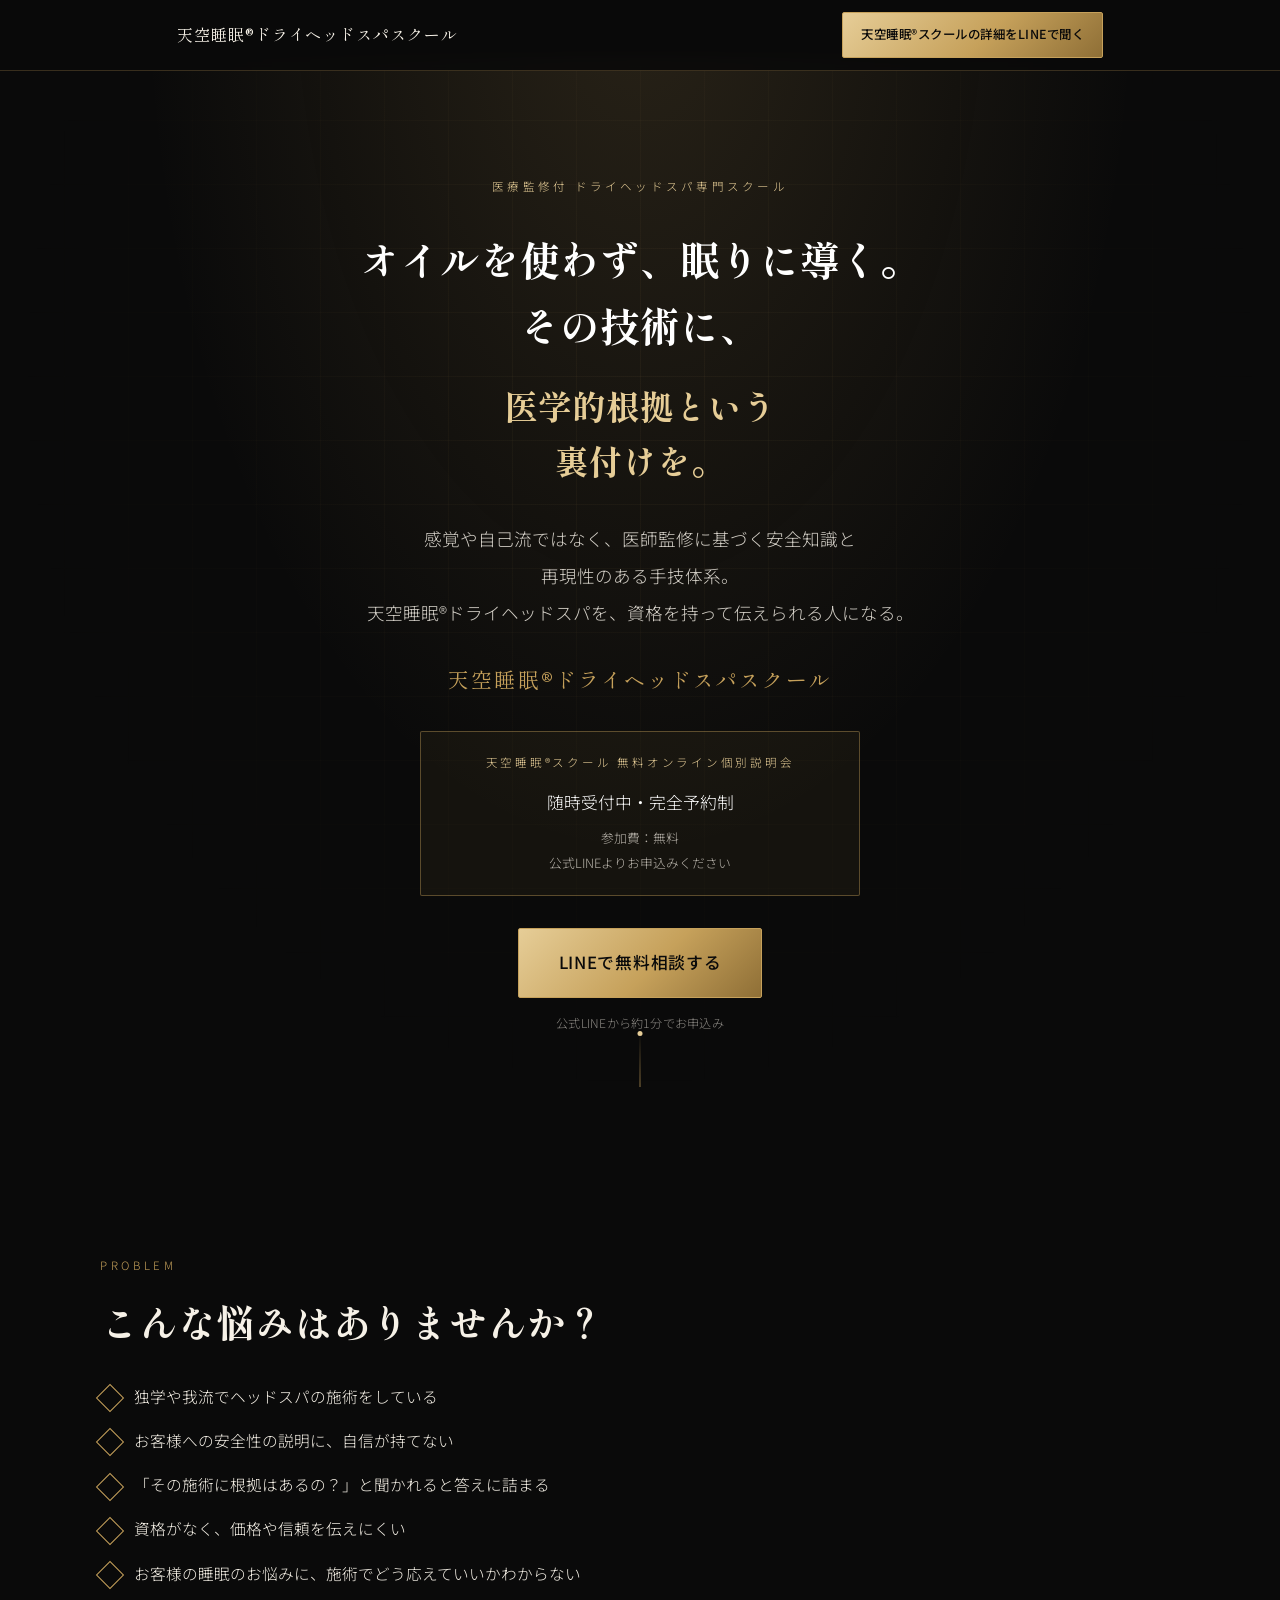
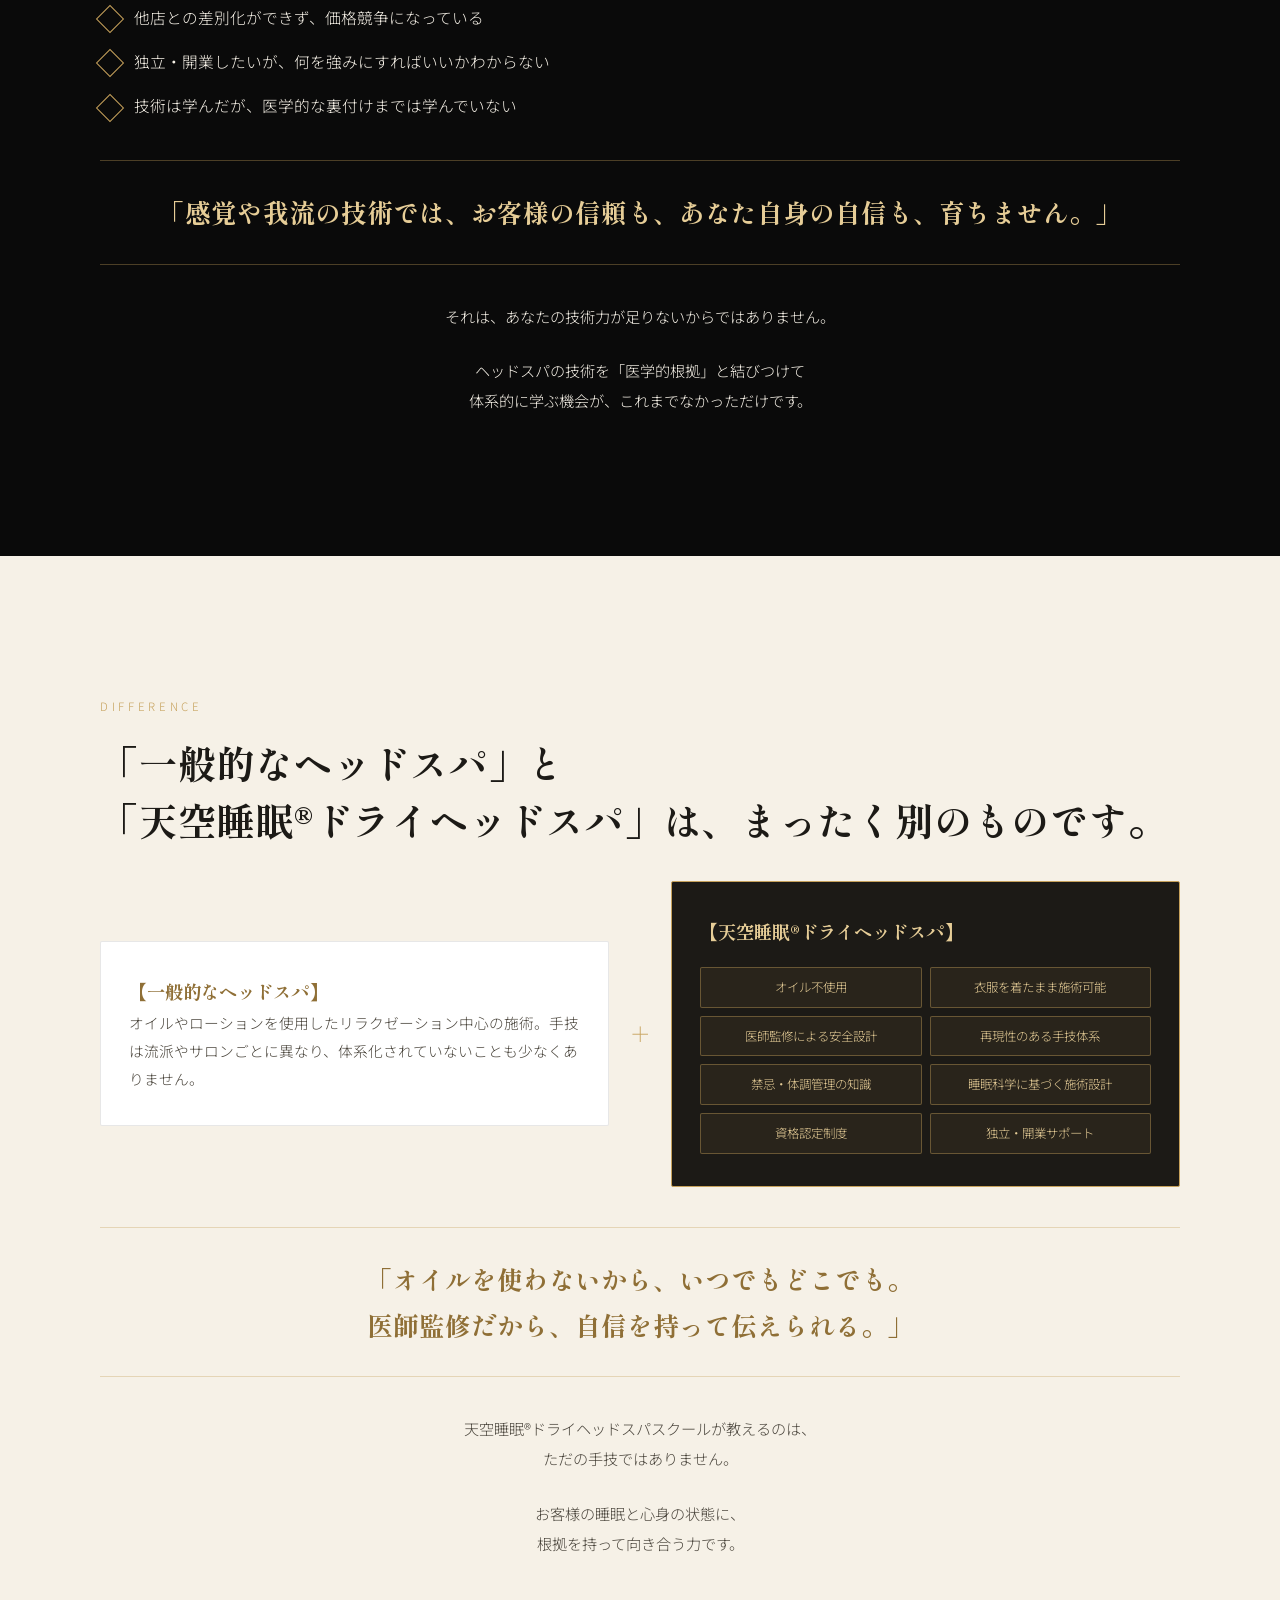
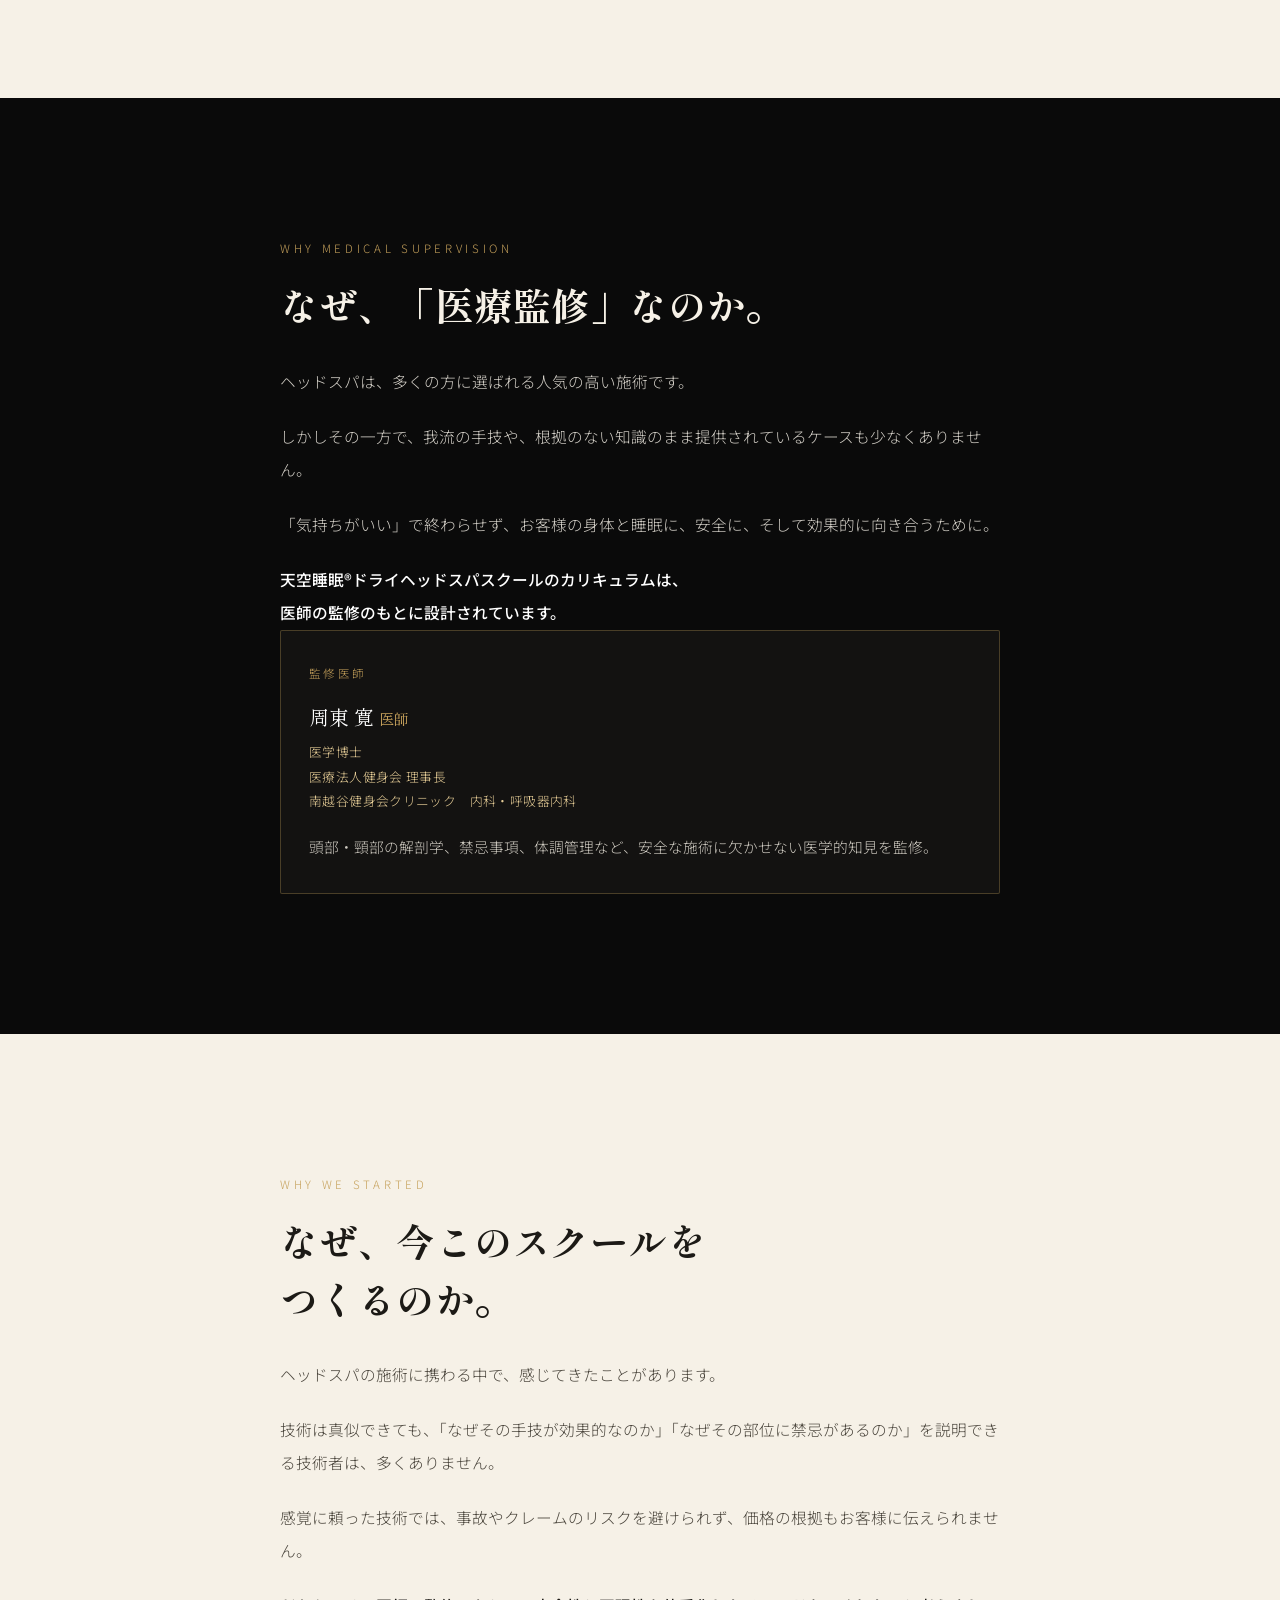
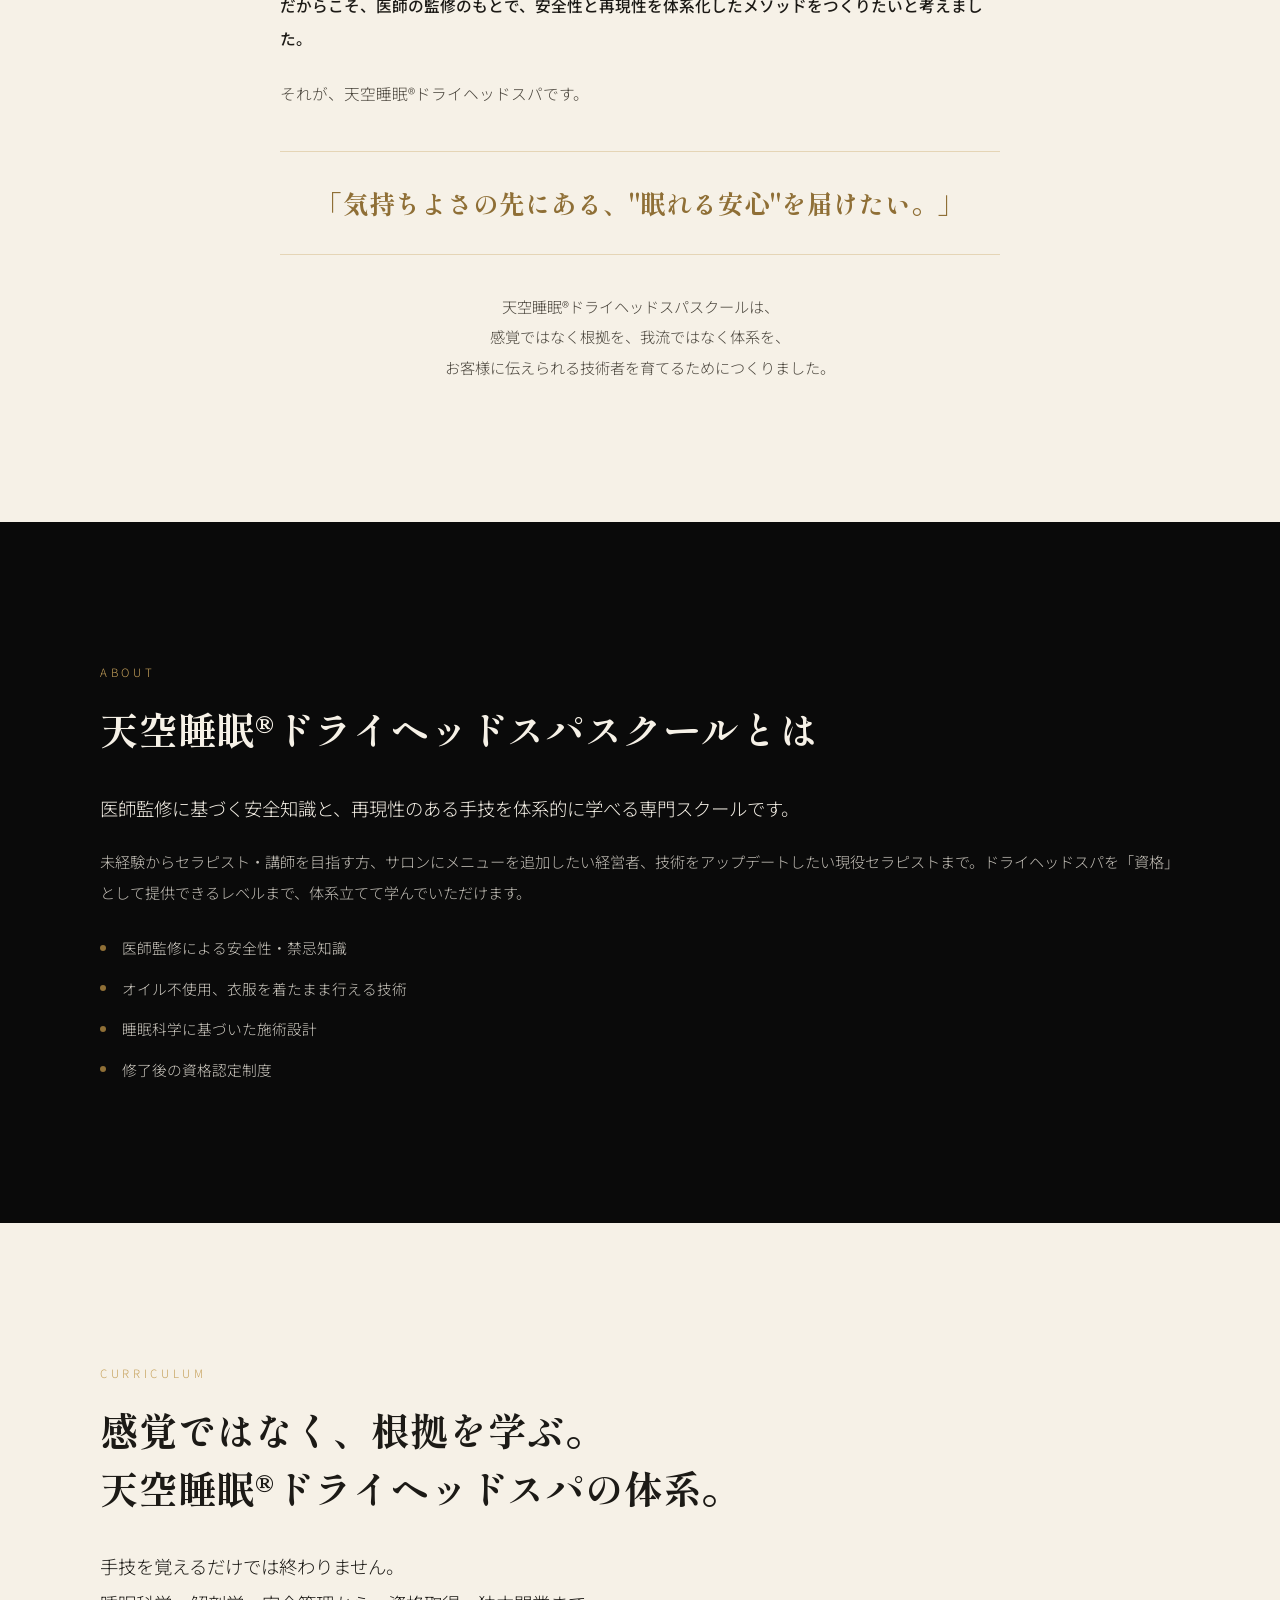
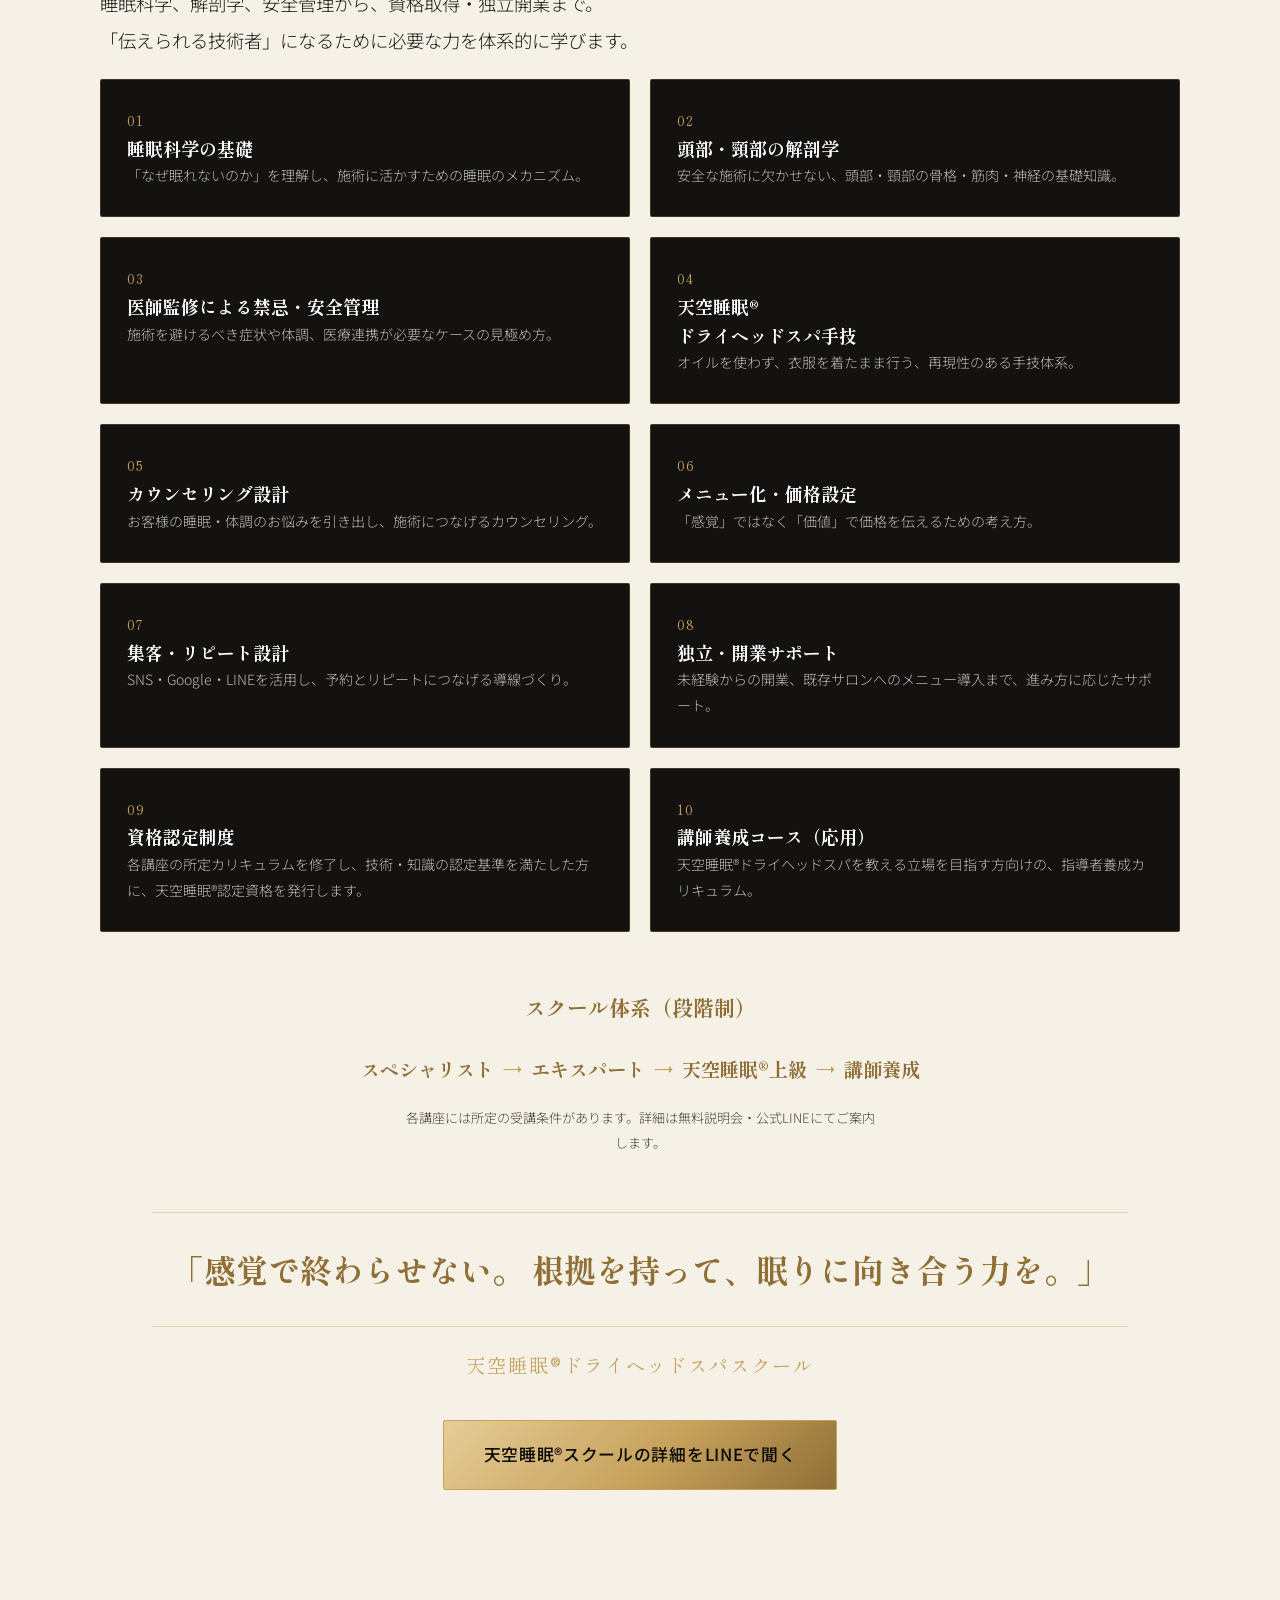
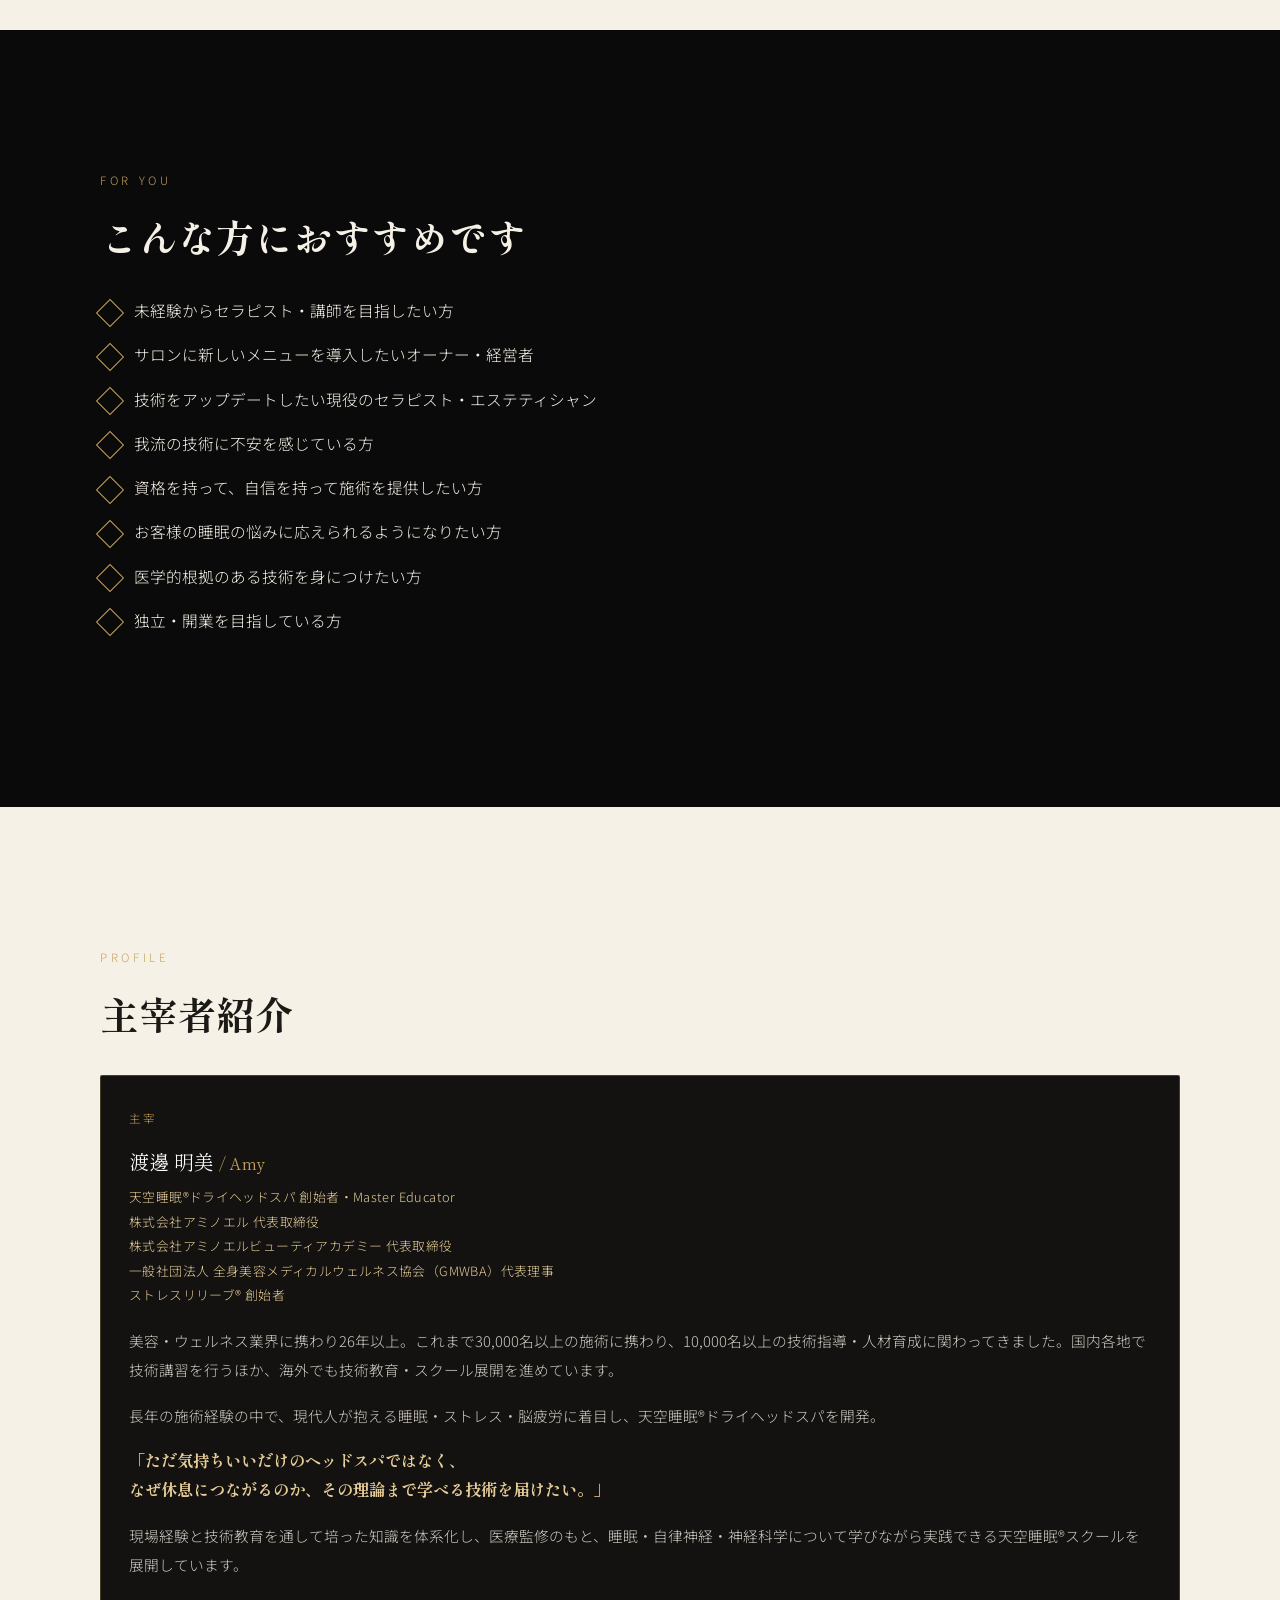
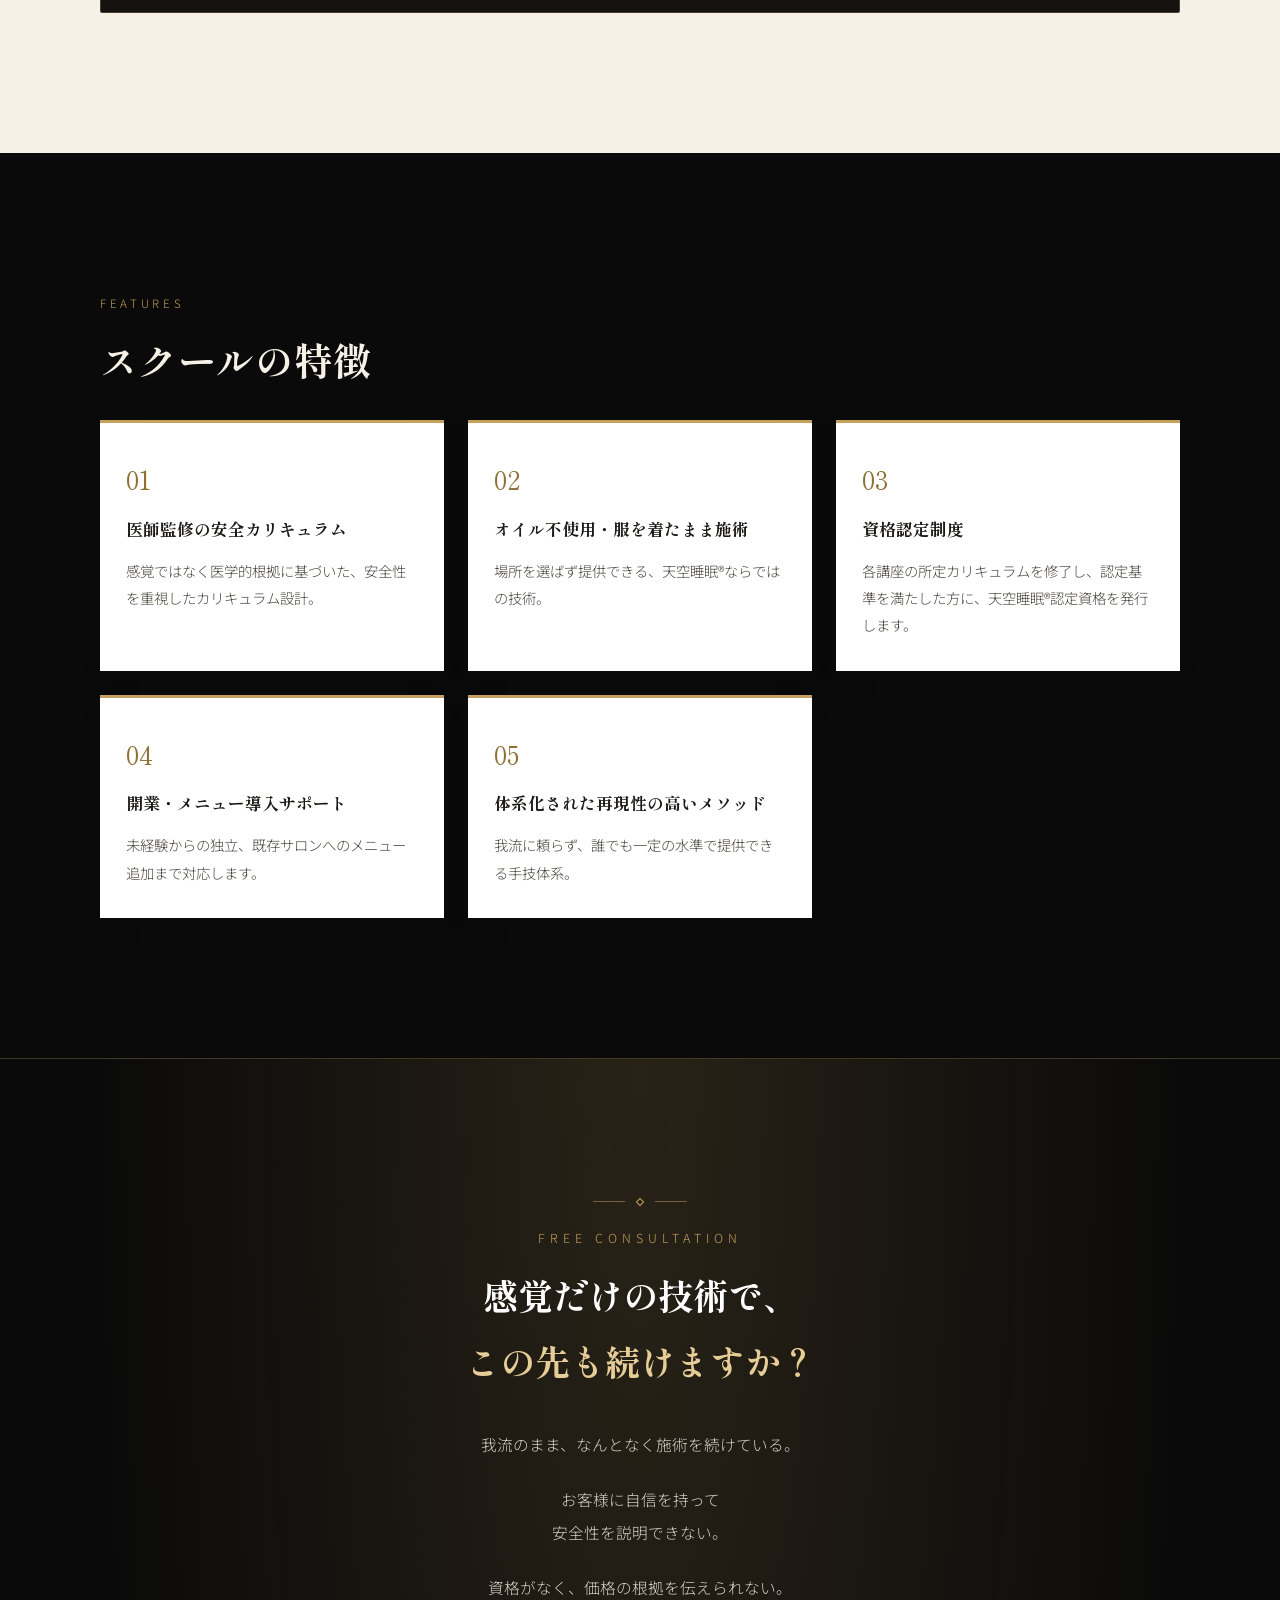
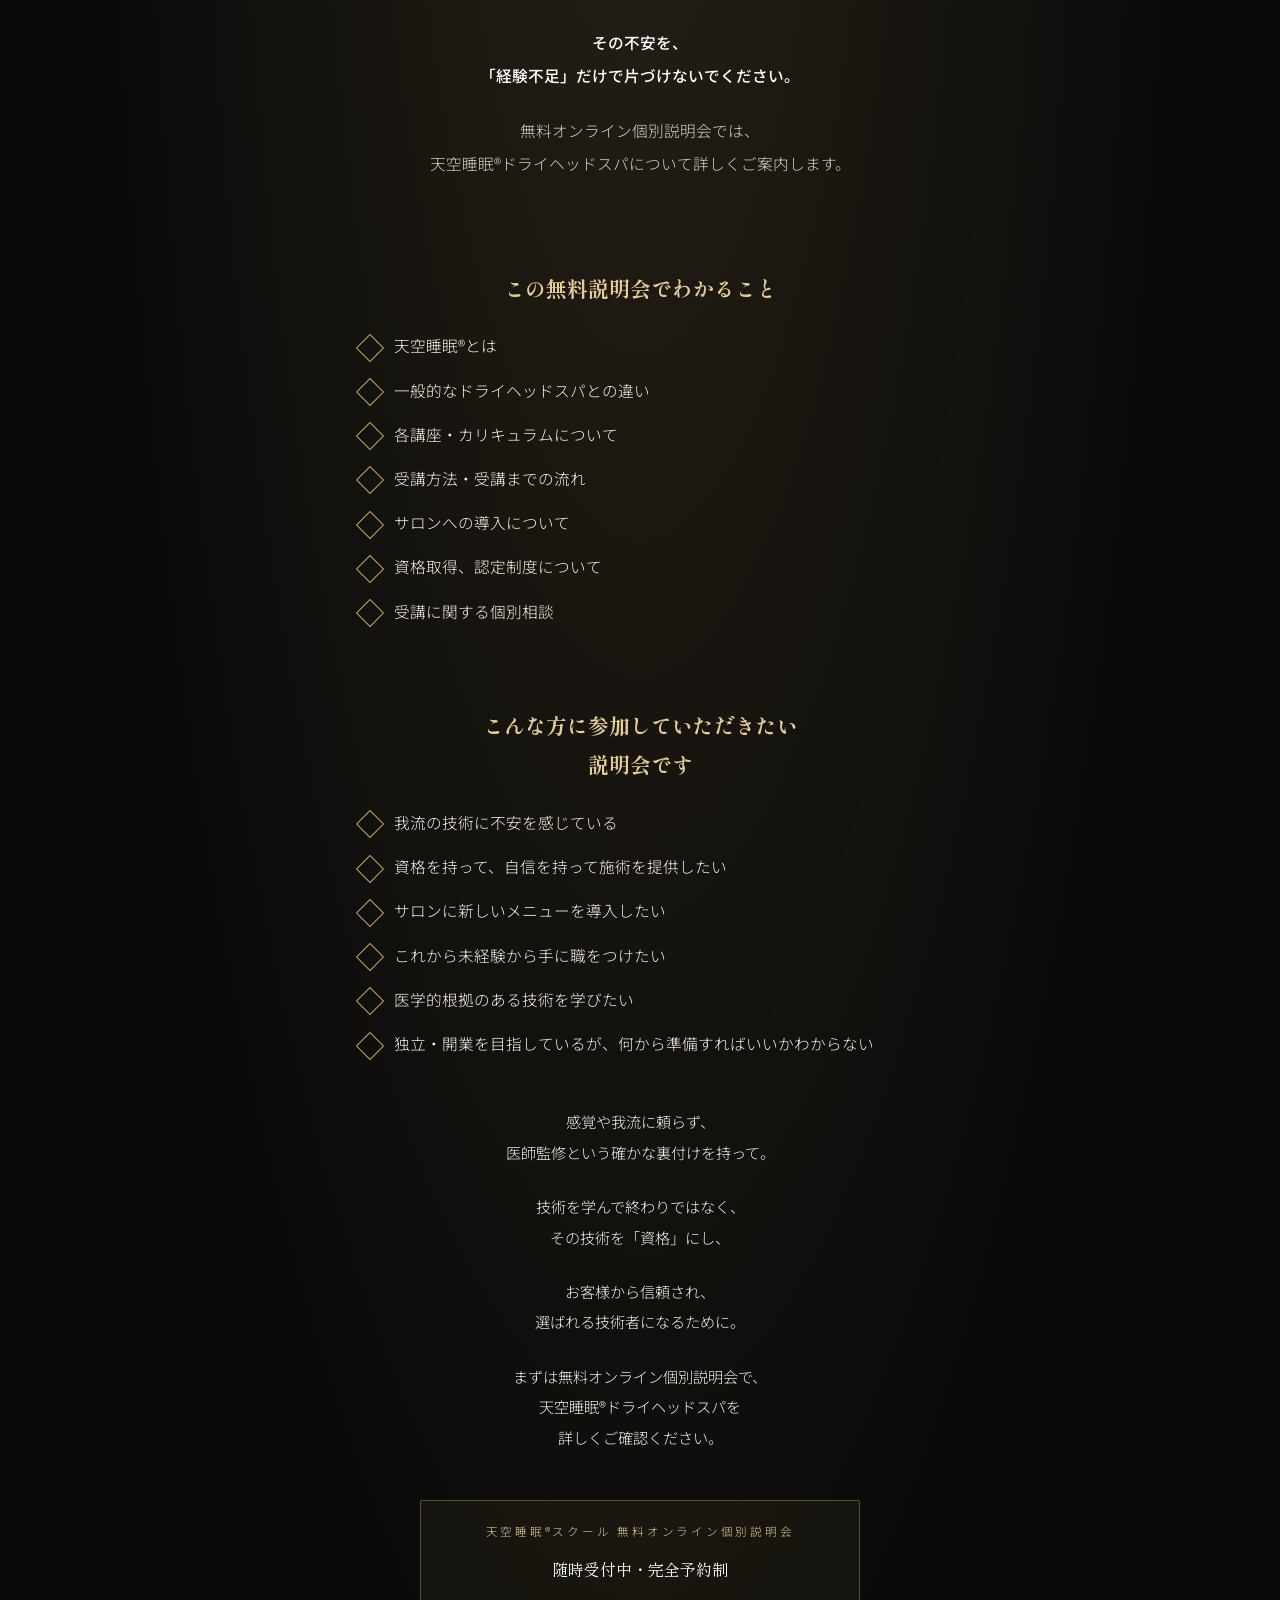
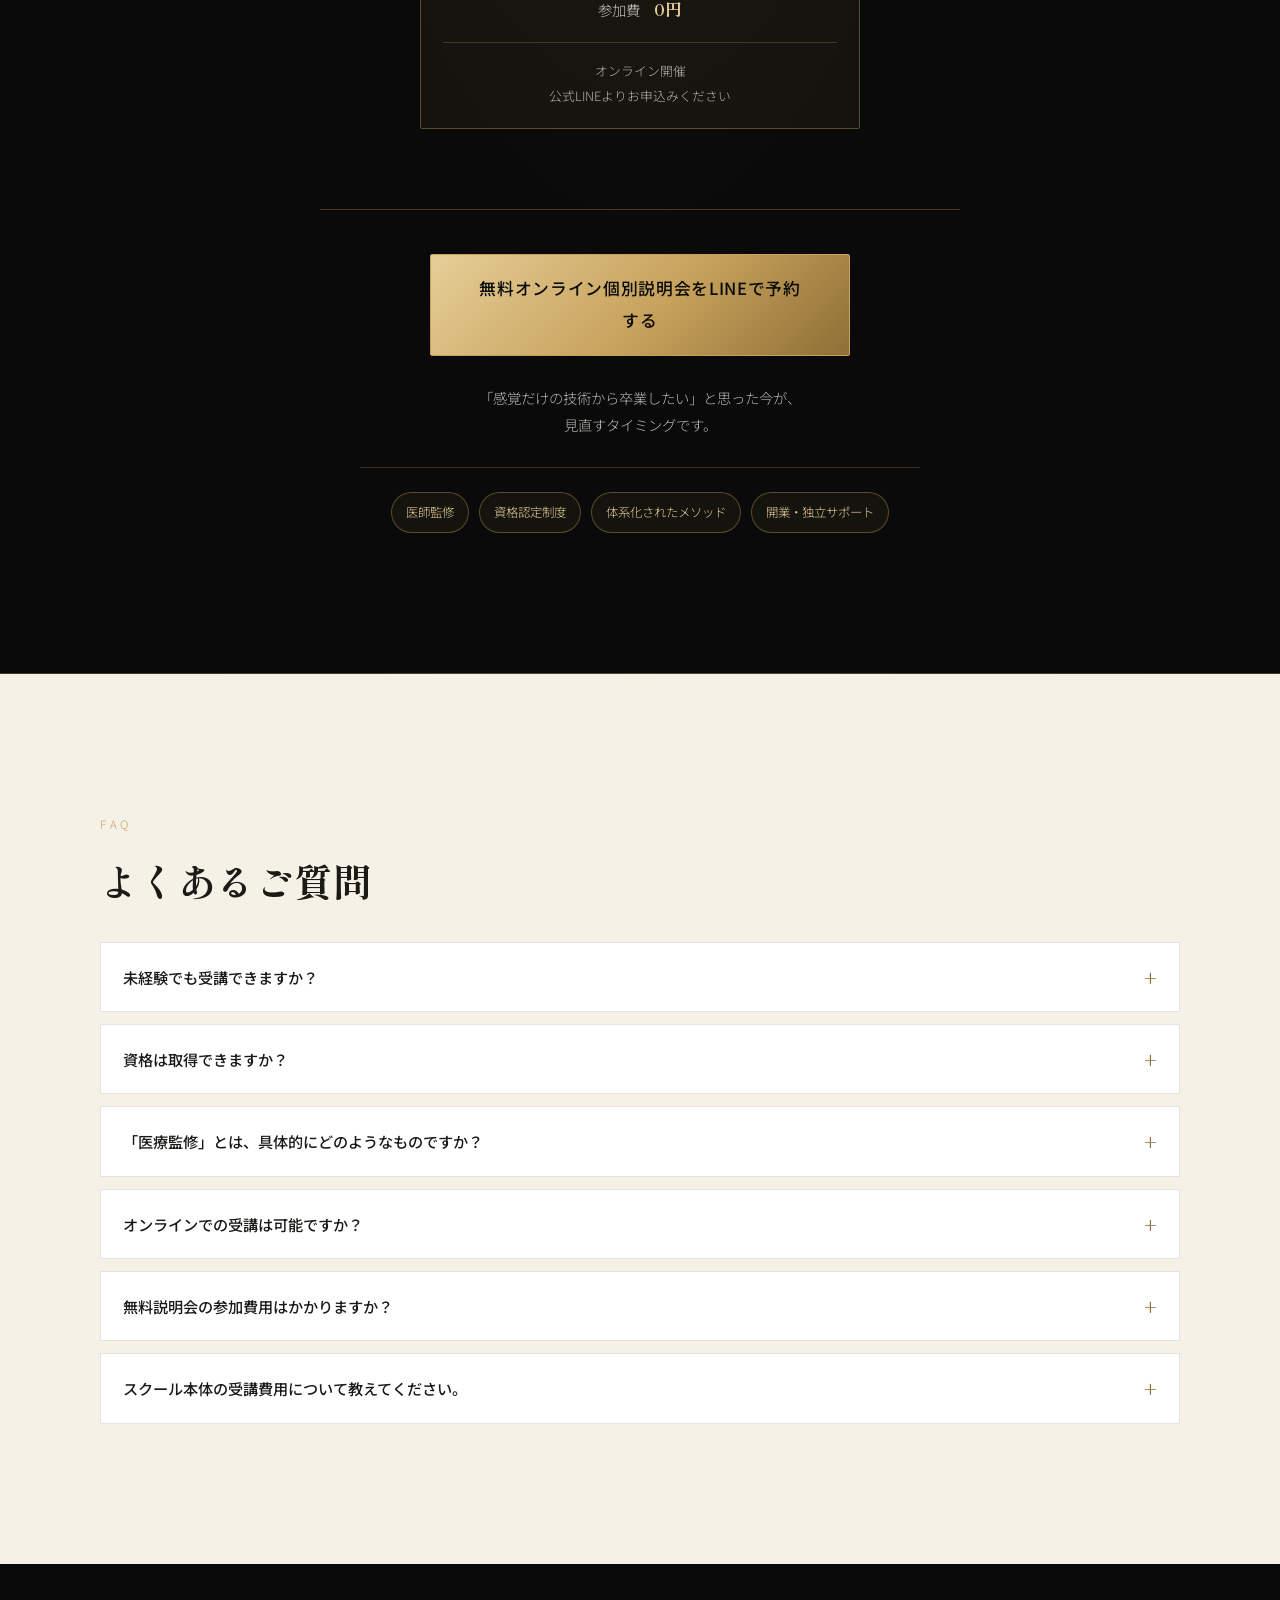
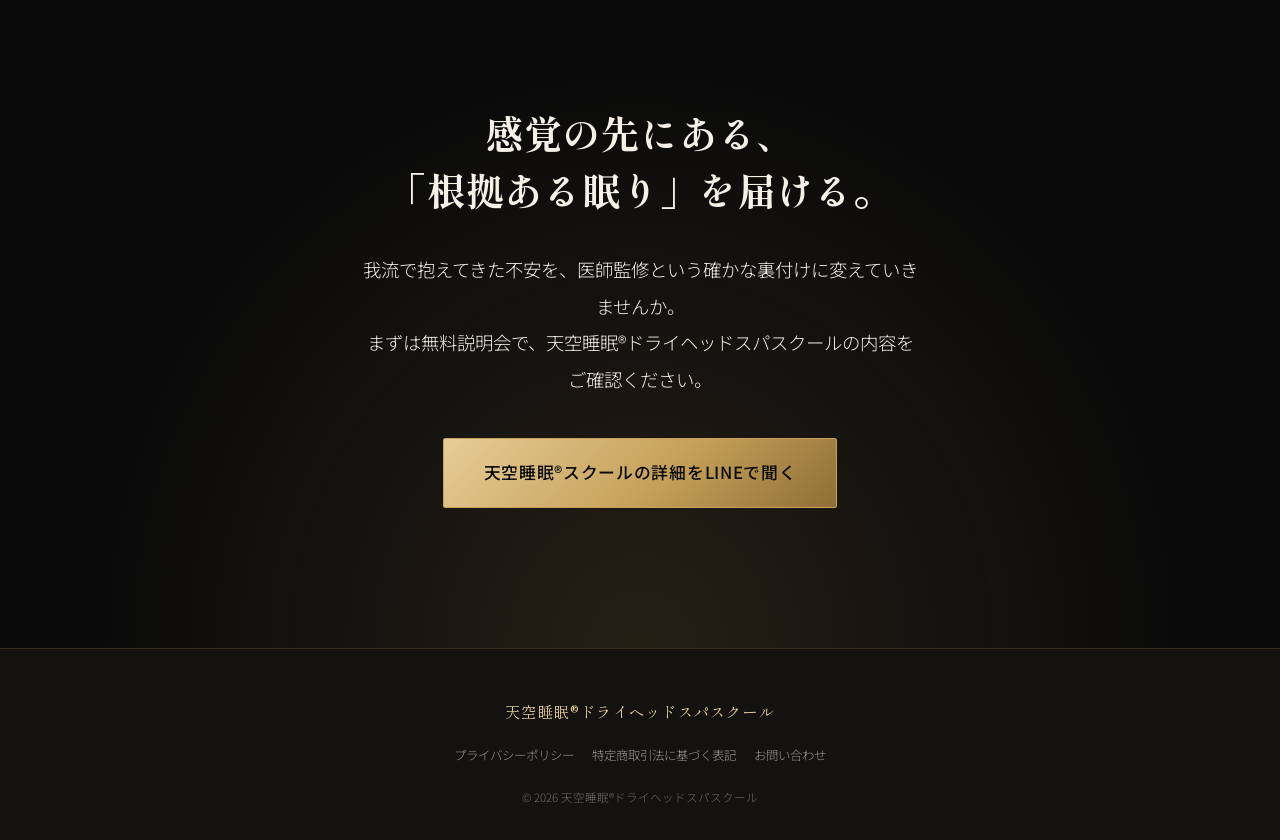
==== index.html @ 5d78ddb9 "Point canonical/OGP URLs at the live GitHub Pages URL Now that https://aminoel0307-ship-it.github.io" ====
<!DOCTYPE html>
<html lang="ja">
<head>
<meta charset="UTF-8">
<meta name="viewport" content="width=device-width, initial-scale=1.0">
<title>天空睡眠®︎ドライヘッドスパスクール｜医療監修付・資格取得できるドライヘッドスパ専門スクール</title>
<meta name="description" content="医療監修に基づく安全知識と、再現性のある手技を体系的に学べる、天空睡眠®︎ドライヘッドスパ専門スクール。未経験からセラピスト・講師を目指す方、サロン経営者、現役セラピストまで。無料説明会、受付中。">
<meta name="robots" content="index,follow">
<link rel="canonical" href="https://aminoel0307-ship-it.github.io/tenku-sleep-lp/">

<!-- OGP -->
<meta property="og:type" content="website">
<meta property="og:site_name" content="天空睡眠®︎ドライヘッドスパスクール">
<meta property="og:title" content="天空睡眠®︎ドライヘッドスパスクール｜医療監修付・資格取得できるドライヘッドスパ専門スクール">
<meta property="og:description" content="医療監修に基づく安全知識と、再現性のある手技を体系的に学べる専門スクール。無料説明会、受付中。">
<meta property="og:url" content="https://aminoel0307-ship-it.github.io/tenku-sleep-lp/">
<meta property="og:image" content="https://aminoel0307-ship-it.github.io/tenku-sleep-lp/og-image.png">
<meta property="og:image:width" content="1200">
<meta property="og:image:height" content="630">
<meta property="og:locale" content="ja_JP">
<meta name="twitter:card" content="summary_large_image">
<meta name="twitter:title" content="天空睡眠®︎ドライヘッドスパスクール">
<meta name="twitter:description" content="医療監修に基づく、資格取得できるドライヘッドスパ専門スクール。無料説明会、受付中。">
<meta name="twitter:image" content="https://aminoel0307-ship-it.github.io/tenku-sleep-lp/og-image.png">

<link rel="icon" href="favicon.svg" type="image/svg+xml">

<link rel="preconnect" href="https://fonts.googleapis.com">
<link rel="preconnect" href="https://fonts.gstatic.com" crossorigin>
<link href="https://fonts.googleapis.com/css2?family=Shippori+Mincho:wght@500;700&family=Noto+Sans+JP:wght@300;400;500;700&display=swap" rel="stylesheet">

<link rel="stylesheet" href="css/style.css">
</head>
<body>

<a class="skip-link" href="#main">本文へスキップ</a>

<header class="site-header" id="site-header">
  <div class="site-header__inner">
    <a href="#top" class="site-header__logo">天空睡眠®︎<br class="sp-only">ドライヘッドスパスクール</a>
    <a href="#" class="btn btn--small btn--gold js-cta site-header__cta">天空睡眠®︎スクールの詳細をLINEで聞く</a>
  </div>
</header>

<main id="main">

  <!-- 1. ファーストビュー -->
  <section class="hero" id="top" aria-label="ファーストビュー">
    <div class="hero__inner">
      <p class="eyebrow">医療監修付 ドライヘッドスパ専門スクール</p>
      <h1 class="hero__title">
        オイルを使わず、眠りに導く。<br>
        その技術に、
        <span class="hero__title-accent">医学的根拠という<br>裏付けを。</span>
      </h1>
      <p class="hero__lead">
        感覚や自己流ではなく、医師監修に基づく安全知識と<br>
        再現性のある手技体系。<br>
        天空睡眠®︎ドライヘッドスパを、<br class="sp-only">資格を持って伝えられる人になる。
      </p>
      <p class="hero__brand">天空睡眠®︎ドライヘッドスパスクール</p>

      <div class="hero__event">
        <p class="hero__event-label">天空睡眠®︎スクール 無料オンライン個別説明会</p>
        <p class="hero__event-name">随時受付中・完全予約制</p>
        <p class="hero__event-meta">参加費：無料<br>公式LINEよりお申込みください</p>
      </div>

      <div class="hero__cta-group">
        <a href="#" class="btn btn--gold btn--large js-cta">LINEで無料相談する</a>
        <p class="hero__cta-note">公式LINEから約1分でお申込み</p>
      </div>
    </div>
    <div class="hero__scroll" aria-hidden="true"><span></span></div>
  </section>

  <!-- 2. 問題提起 -->
  <section class="section section--dark" aria-labelledby="problem-title">
    <div class="section__inner">
      <p class="section__eyebrow">PROBLEM</p>
      <h2 class="section__title" id="problem-title">こんな悩みは<br class="sp-only">ありませんか？</h2>
      <ul class="check-list">
        <li>独学や我流でヘッドスパの施術をしている</li>
        <li>お客様への安全性の説明に、自信が持てない</li>
        <li>「その施術に根拠はあるの？」と聞かれると答えに詰まる</li>
        <li>資格がなく、価格や信頼を伝えにくい</li>
        <li>お客様の睡眠のお悩みに、施術でどう応えていいかわからない</li>
        <li>他店との差別化ができず、価格競争になっている</li>
        <li>独立・開業したいが、何を強みにすればいいかわからない</li>
        <li>技術は学んだが、医学的な裏付けまでは学んでいない</li>
      </ul>
      <p class="section__emphasis">「感覚や我流の技術では、<br class="sp-only">お客様の信頼も、<br class="sp-only">あなた自身の自信も、育ちません。」</p>
      <div class="section__closing">
        <p>それは、あなたの技術力が足りないからではありません。</p>
        <p>ヘッドスパの技術を「医学的根拠」と結びつけて<br>体系的に学ぶ機会が、これまでなかっただけです。</p>
      </div>
    </div>
  </section>

  <!-- 3. 天空睡眠®︎ドライヘッドスパとは -->
  <section class="section section--ivory" aria-labelledby="diff-title">
    <div class="section__inner">
      <p class="section__eyebrow">DIFFERENCE</p>
      <h2 class="section__title" id="diff-title">「一般的なヘッドスパ」と<br>「天空睡眠®︎ドライヘッドスパ」は、<br class="sp-only">まったく別のものです。</h2>
      <div class="compare">
        <div class="compare__card">
          <p class="compare__label">【一般的なヘッドスパ】</p>
          <p class="compare__text">オイルやローションを使用したリラクゼーション中心の施術。手技は流派やサロンごとに異なり、体系化されていないことも少なくありません。</p>
        </div>
        <div class="compare__divider" aria-hidden="true">＋</div>
        <div class="compare__card compare__card--gold">
          <p class="compare__label">【天空睡眠®︎ドライヘッドスパ】</p>
          <ul class="compare__tags">
            <li>オイル不使用</li>
            <li>衣服を着たまま施術可能</li>
            <li>医師監修による安全設計</li>
            <li>再現性のある手技体系</li>
            <li>禁忌・体調管理の知識</li>
            <li>睡眠科学に基づく施術設計</li>
            <li>資格認定制度</li>
            <li>独立・開業サポート</li>
          </ul>
        </div>
      </div>
      <p class="section__emphasis">「オイルを使わないから、いつでもどこでも。<br>医師監修だから、自信を持って伝えられる。」</p>
      <div class="section__closing">
        <p>天空睡眠®︎ドライヘッドスパスクールが教えるのは、<br>ただの手技ではありません。</p>
        <p>お客様の睡眠と心身の状態に、<br>根拠を持って向き合う力です。</p>
      </div>
    </div>
  </section>

  <!-- 4. なぜ「医療監修」なのか -->
  <section class="section section--dark section--narrow" aria-labelledby="why-medical-title">
    <div class="section__inner">
      <p class="section__eyebrow">WHY MEDICAL SUPERVISION</p>
      <h2 class="section__title" id="why-medical-title">なぜ、<br class="sp-only">「医療監修」なのか。</h2>

      <div class="prose">
        <p>ヘッドスパは、多くの方に選ばれる人気の高い施術です。</p>
        <p>しかしその一方で、我流の手技や、根拠のない知識のまま提供されているケースも少なくありません。</p>
        <p>「気持ちがいい」で終わらせず、お客様の身体と睡眠に、安全に、そして効果的に向き合うために。</p>
        <p class="prose__highlight">天空睡眠®︎ドライヘッドスパスクールのカリキュラムは、<br>医師の監修のもとに設計されています。</p>
      </div>

      <div class="person-grid">
        <article class="person-card">
          <p class="person-card__eyebrow">監修医師</p>
          <p class="person-card__name">周東 寛 <span class="person-card__alias">医師</span></p>
          <div class="person-card__role">
            <p>医学博士</p>
            <p>医療法人健身会 理事長</p>
            <p>南越谷健身会クリニック　内科・呼吸器内科</p>
          </div>
          <p class="person-card__text">
            頭部・頸部の解剖学、禁忌事項、体調管理など、安全な施術に欠かせない医学的知見を監修。
          </p>
        </article>
      </div>
    </div>
  </section>

  <!-- 5. スクールを作った理由 -->
  <section class="section section--ivory section--narrow" aria-labelledby="founder-why-title">
    <div class="section__inner">
      <p class="section__eyebrow">WHY WE STARTED</p>
      <h2 class="section__title" id="founder-why-title">なぜ、今このスクールを<br>つくるのか。</h2>

      <div class="prose">
        <p>ヘッドスパの施術に携わる中で、感じてきたことがあります。</p>
        <p>技術は真似できても、「なぜその手技が効果的なのか」「なぜその部位に禁忌があるのか」を説明できる技術者は、多くありません。</p>
        <p>感覚に頼った技術では、事故やクレームのリスクを避けられず、価格の根拠もお客様に伝えられません。</p>
        <p class="prose__highlight">だからこそ、医師の監修のもとで、安全性と再現性を体系化したメソッドをつくりたいと考えました。</p>
        <p>それが、天空睡眠®︎ドライヘッドスパです。</p>
      </div>

      <p class="section__emphasis">「気持ちよさの先にある、<br class="sp-only">"眠れる安心"を届けたい。」</p>
      <div class="section__closing">
        <p>天空睡眠®︎ドライヘッドスパスクールは、<br>感覚ではなく根拠を、我流ではなく体系を、<br>お客様に伝えられる技術者を育てるためにつくりました。</p>
      </div>
    </div>
  </section>

  <!-- 6. 天空睡眠®︎ドライヘッドスパスクールとは -->
  <section class="section section--dark" aria-labelledby="about-title">
    <div class="section__inner">
      <p class="section__eyebrow">ABOUT</p>
      <h2 class="section__title" id="about-title">天空睡眠®︎ドライヘッドスパ<br class="sp-only">スクールとは</h2>
      <p class="section__lead">医師監修に基づく安全知識と、再現性のある手技を体系的に学べる専門スクールです。</p>
      <p class="section__text">
        未経験からセラピスト・講師を目指す方、サロンにメニューを追加したい経営者、技術をアップデートしたい現役セラピストまで。ドライヘッドスパを「資格」として提供できるレベルまで、体系立てて学んでいただけます。
      </p>
      <ul class="dot-list">
        <li>医師監修による安全性・禁忌知識</li>
        <li>オイル不使用、衣服を着たまま行える技術</li>
        <li>睡眠科学に基づいた施術設計</li>
        <li>修了後の資格認定制度</li>
      </ul>
    </div>
  </section>

  <!-- 7. カリキュラム -->
  <section class="section section--ivory" aria-labelledby="curriculum-title">
    <div class="section__inner">
      <p class="section__eyebrow">CURRICULUM</p>
      <h2 class="section__title" id="curriculum-title">感覚ではなく、根拠を学ぶ。<br>天空睡眠®︎ドライヘッドスパの体系。</h2>
      <p class="section__lead">
        手技を覚えるだけでは終わりません。<br>
        睡眠科学、解剖学、安全管理から、資格取得・独立開業まで。<br>
        「伝えられる技術者」になるために必要な力を体系的に学びます。
      </p>

      <div class="curriculum-cards">
        <article class="curriculum-card">
          <p class="curriculum-card__num">01</p>
          <h3 class="curriculum-card__title">睡眠科学の基礎</h3>
          <p class="curriculum-card__text">「なぜ眠れないのか」を理解し、施術に活かすための睡眠のメカニズム。</p>
        </article>
        <article class="curriculum-card">
          <p class="curriculum-card__num">02</p>
          <h3 class="curriculum-card__title">頭部・頸部の解剖学</h3>
          <p class="curriculum-card__text">安全な施術に欠かせない、頭部・頸部の骨格・筋肉・神経の基礎知識。</p>
        </article>
        <article class="curriculum-card">
          <p class="curriculum-card__num">03</p>
          <h3 class="curriculum-card__title">医師監修による禁忌・安全管理</h3>
          <p class="curriculum-card__text">施術を避けるべき症状や体調、医療連携が必要なケースの見極め方。</p>
        </article>
        <article class="curriculum-card">
          <p class="curriculum-card__num">04</p>
          <h3 class="curriculum-card__title">天空睡眠®︎<br>ドライヘッドスパ手技</h3>
          <p class="curriculum-card__text">オイルを使わず、衣服を着たまま行う、再現性のある手技体系。</p>
        </article>
        <article class="curriculum-card">
          <p class="curriculum-card__num">05</p>
          <h3 class="curriculum-card__title">カウンセリング設計</h3>
          <p class="curriculum-card__text">お客様の睡眠・体調のお悩みを引き出し、施術につなげるカウンセリング。</p>
        </article>
        <article class="curriculum-card">
          <p class="curriculum-card__num">06</p>
          <h3 class="curriculum-card__title">メニュー化・価格設定</h3>
          <p class="curriculum-card__text">「感覚」ではなく「価値」で価格を伝えるための考え方。</p>
        </article>
        <article class="curriculum-card">
          <p class="curriculum-card__num">07</p>
          <h3 class="curriculum-card__title">集客・リピート設計</h3>
          <p class="curriculum-card__text">SNS・Google・LINEを活用し、予約とリピートにつなげる導線づくり。</p>
        </article>
        <article class="curriculum-card">
          <p class="curriculum-card__num">08</p>
          <h3 class="curriculum-card__title">独立・開業サポート</h3>
          <p class="curriculum-card__text">未経験からの開業、既存サロンへのメニュー導入まで、進み方に応じたサポート。</p>
        </article>
        <article class="curriculum-card">
          <p class="curriculum-card__num">09</p>
          <h3 class="curriculum-card__title">資格認定制度</h3>
          <p class="curriculum-card__text">各講座の所定カリキュラムを修了し、技術・知識の認定基準を満たした方に、天空睡眠®︎認定資格を発行します。</p>
        </article>
        <article class="curriculum-card">
          <p class="curriculum-card__num">10</p>
          <h3 class="curriculum-card__title">講師養成コース（応用）</h3>
          <p class="curriculum-card__text">天空睡眠®︎ドライヘッドスパを教える立場を目指す方向けの、指導者養成カリキュラム。</p>
        </article>
      </div>

      <div class="course-levels">
        <p class="seminar-subhead">スクール体系（段階制）</p>
        <p class="course-levels__steps">
          <span class="course-levels__step">スペシャリスト</span> <span class="course-levels__arrow" aria-hidden="true">→</span>
          <span class="course-levels__step">エキスパート</span> <span class="course-levels__arrow" aria-hidden="true">→</span>
          <span class="course-levels__step">天空睡眠®︎上級</span> <span class="course-levels__arrow" aria-hidden="true">→</span>
          <span class="course-levels__step">講師養成</span>
        </p>
        <p class="course-levels__note">各講座には所定の受講条件があります。詳細は無料説明会・公式LINEにてご案内します。</p>
      </div>

      <div class="curriculum-closing">
        <p class="section__emphasis section__emphasis--lg">
          「感覚で終わらせない。<br class="sp-only">
          根拠を持って、<br class="sp-only">眠りに向き合う力を。」
        </p>
        <p class="curriculum-closing__brand">天空睡眠®︎ドライヘッドスパスクール</p>
        <a href="#" class="btn btn--gold btn--large js-cta">天空睡眠®︎スクールの詳細をLINEで聞く</a>
      </div>
    </div>
  </section>

  <!-- 8. こんな方におすすめ -->
  <section class="section section--dark" aria-labelledby="target-title">
    <div class="section__inner">
      <p class="section__eyebrow">FOR YOU</p>
      <h2 class="section__title" id="target-title">こんな方に<br class="sp-only">おすすめです</h2>
      <ul class="check-list">
        <li>未経験からセラピスト・講師を目指したい方</li>
        <li>サロンに新しいメニューを導入したいオーナー・経営者</li>
        <li>技術をアップデートしたい現役のセラピスト・エステティシャン</li>
        <li>我流の技術に不安を感じている方</li>
        <li>資格を持って、自信を持って施術を提供したい方</li>
        <li>お客様の睡眠の悩みに応えられるようになりたい方</li>
        <li>医学的根拠のある技術を身につけたい方</li>
        <li>独立・開業を目指している方</li>
      </ul>
    </div>
  </section>

  <!-- 9. 講師紹介 -->
  <section class="section section--ivory" aria-labelledby="profile-title">
    <div class="section__inner">
      <p class="section__eyebrow">PROFILE</p>
      <h2 class="section__title" id="profile-title">主宰者紹介</h2>
      <div class="person-grid">
        <article class="person-card">
          <p class="person-card__eyebrow">主宰</p>
          <p class="person-card__name">渡邊 明美 <span class="person-card__alias">/ Amy</span></p>
          <div class="person-card__role">
            <p>天空睡眠®︎ドライヘッドスパ 創始者・Master Educator</p>
            <p>株式会社アミノエル 代表取締役</p>
            <p>株式会社アミノエルビューティアカデミー 代表取締役</p>
            <p>一般社団法人 全身美容メディカルウェルネス協会（GMWBA）代表理事</p>
            <p>ストレスリリーブ®︎ 創始者</p>
          </div>
          <p class="person-card__text">
            美容・ウェルネス業界に携わり26年以上。これまで30,000名以上の施術に携わり、10,000名以上の技術指導・人材育成に関わってきました。国内各地で技術講習を行うほか、海外でも技術教育・スクール展開を進めています。
          </p>
          <p class="person-card__text">
            長年の施術経験の中で、現代人が抱える睡眠・ストレス・脳疲労に着目し、天空睡眠®︎ドライヘッドスパを開発。
          </p>
          <p class="person-card__quote">「ただ気持ちいいだけのヘッドスパではなく、<br>なぜ休息につながるのか、その理論まで学べる技術を届けたい。」</p>
          <p class="person-card__text">
            現場経験と技術教育を通して培った知識を体系化し、医療監修のもと、睡眠・自律神経・神経科学について学びながら実践できる天空睡眠®︎スクールを展開しています。
          </p>
        </article>
      </div>
    </div>
  </section>

  <!-- 10. スクールの特徴 -->
  <section class="section section--dark" aria-labelledby="feature-title">
    <div class="section__inner">
      <p class="section__eyebrow">FEATURES</p>
      <h2 class="section__title" id="feature-title">スクールの特徴</h2>
      <div class="feature-grid">
        <div class="feature-card">
          <p class="feature-card__num">01</p>
          <p class="feature-card__title">医師監修の安全カリキュラム</p>
          <p class="feature-card__text">感覚ではなく医学的根拠に基づいた、安全性を重視したカリキュラム設計。</p>
        </div>
        <div class="feature-card">
          <p class="feature-card__num">02</p>
          <p class="feature-card__title">オイル不使用・服を着たまま施術</p>
          <p class="feature-card__text">場所を選ばず提供できる、天空睡眠®︎ならではの技術。</p>
        </div>
        <div class="feature-card">
          <p class="feature-card__num">03</p>
          <p class="feature-card__title">資格認定制度</p>
          <p class="feature-card__text">各講座の所定カリキュラムを修了し、認定基準を満たした方に、天空睡眠®︎認定資格を発行します。</p>
        </div>
        <div class="feature-card">
          <p class="feature-card__num">04</p>
          <p class="feature-card__title">開業・メニュー導入サポート</p>
          <p class="feature-card__text">未経験からの独立、既存サロンへのメニュー追加まで対応します。</p>
        </div>
        <div class="feature-card">
          <p class="feature-card__num">05</p>
          <p class="feature-card__title">体系化された再現性の高いメソッド</p>
          <p class="feature-card__text">我流に頼らず、誰でも一定の水準で提供できる手技体系。</p>
        </div>
      </div>
    </div>
  </section>

  <!-- 11. 無料説明会への案内 -->
  <section class="section section--dark section--seminar" aria-labelledby="seminar-title">
    <div class="section__inner">
      <div class="seminar-ornament" aria-hidden="true"><span></span></div>
      <p class="section__eyebrow">FREE CONSULTATION</p>
      <h2 class="seminar-question" id="seminar-title">
        感覚だけの技術で、<br>
        <span class="seminar-question__accent">この先も続けますか？</span>
      </h2>

      <div class="prose">
        <p>我流のまま、なんとなく施術を続けている。</p>
        <p>お客様に自信を持って<br>安全性を説明できない。</p>
        <p>資格がなく、価格の根拠を伝えられない。</p>
        <p class="prose__highlight">その不安を、<br>「経験不足」だけで片づけないでください。</p>
        <p>無料オンライン個別説明会では、<br>天空睡眠®︎ドライヘッドスパについて詳しくご案内します。</p>
      </div>

      <div class="seminar-topics">
        <p class="seminar-subhead">この無料説明会でわかること</p>
        <ul class="check-list">
          <li>天空睡眠®︎とは</li>
          <li>一般的なドライヘッドスパとの違い</li>
          <li>各講座・カリキュラムについて</li>
          <li>受講方法・受講までの流れ</li>
          <li>サロンへの導入について</li>
          <li>資格取得、認定制度について</li>
          <li>受講に関する個別相談</li>
        </ul>
      </div>

      <div class="seminar-who">
        <p class="seminar-subhead">こんな方に参加していただきたい<br>説明会です</p>
        <ul class="check-list">
          <li>我流の技術に不安を感じている</li>
          <li>資格を持って、自信を持って施術を提供したい</li>
          <li>サロンに新しいメニューを導入したい</li>
          <li>これから未経験から手に職をつけたい</li>
          <li>医学的根拠のある技術を学びたい</li>
          <li>独立・開業を目指しているが、何から準備すればいいかわからない</li>
        </ul>
      </div>

      <div class="section__closing seminar-message">
        <p>感覚や我流に頼らず、<br>医師監修という確かな裏付けを持って。</p>
        <p>技術を学んで終わりではなく、<br>その技術を「資格」にし、</p>
        <p>お客様から信頼され、<br>選ばれる技術者になるために。</p>
        <p class="prose__highlight">まずは無料オンライン個別説明会で、<br>天空睡眠®︎ドライヘッドスパを<br>詳しくご確認ください。</p>
      </div>

      <div class="hero__event seminar-event">
        <p class="hero__event-label">天空睡眠®︎スクール 無料オンライン個別説明会</p>
        <p class="seminar-event__name">随時受付中・完全予約制</p>
        <p class="seminar-event__fee">参加費　<strong>0円</strong></p>
        <p class="hero__event-meta">オンライン開催<br>公式LINEよりお申込みください</p>
      </div>

      <div class="seminar-cta">
        <a href="#" class="btn btn--gold btn--large js-cta">無料オンライン個別説明会を<br class="sp-only">LINEで予約する</a>
        <p class="seminar-cta__lead">「感覚だけの技術から卒業したい」と思った今が、<br>見直すタイミングです。</p>
        <ul class="seminar-badges">
          <li>医師監修</li>
          <li>資格認定制度</li>
          <li>体系化されたメソッド</li>
          <li>開業・独立サポート</li>
        </ul>
      </div>
    </div>
  </section>

  <!-- 12. FAQ -->
  <section class="section section--ivory" aria-labelledby="faq-title">
    <div class="section__inner">
      <p class="section__eyebrow">FAQ</p>
      <h2 class="section__title" id="faq-title">よくあるご質問</h2>
      <div class="faq-list">
        <details class="faq-item">
          <summary class="faq-item__q">未経験でも受講できますか？</summary>
          <p class="faq-item__a">はい。これから手に職をつけたい未経験の方から、すでにサロンを経営されている方、現役のセラピストまで、幅広い方にご参加いただいています。</p>
        </details>
        <details class="faq-item">
          <summary class="faq-item__q">資格は取得できますか？</summary>
          <p class="faq-item__a">はい。各講座の所定カリキュラムを修了し、技術・知識の認定基準を満たした方に、天空睡眠®︎認定資格を発行しています。詳細は無料説明会にてご案内します。</p>
        </details>
        <details class="faq-item">
          <summary class="faq-item__q">「医療監修」とは、具体的にどのようなものですか？</summary>
          <p class="faq-item__a">頭部・頸部の解剖学、禁忌事項、体調管理など、安全な施術に欠かせない知識について、医師の監修のもとカリキュラムを設計しています。詳細は無料説明会にてご案内します。</p>
        </details>
        <details class="faq-item">
          <summary class="faq-item__q">オンラインでの受講は可能ですか？</summary>
          <p class="faq-item__a">受講形式については、無料説明会にてご案内しています。詳細はお申し込み後にご連絡いたします。</p>
        </details>
        <details class="faq-item">
          <summary class="faq-item__q">無料説明会の参加費用はかかりますか？</summary>
          <p class="faq-item__a">無料説明会への参加費用はかかりません。</p>
        </details>
        <details class="faq-item">
          <summary class="faq-item__q">スクール本体の受講費用について教えてください。</summary>
          <p class="faq-item__a">スクール本体の内容・費用については、無料説明会にて詳しくご案内しています。</p>
        </details>
      </div>
    </div>
  </section>

  <!-- 13. 最終CTA -->
  <section class="section section--dark section--final" aria-labelledby="final-title">
    <div class="section__inner">
      <h2 class="section__title" id="final-title">感覚の先にある、<br>「根拠ある眠り」を届ける。</h2>
      <p class="section__lead">
        我流で抱えてきた不安を、医師監修という確かな裏付けに変えていきませんか。<br>
        まずは無料説明会で、天空睡眠®︎ドライヘッドスパスクールの内容をご確認ください。
      </p>
      <a href="#" class="btn btn--gold btn--large js-cta">天空睡眠®︎スクールの詳細をLINEで聞く</a>
    </div>
  </section>

</main>

<footer class="site-footer">
  <div class="site-footer__inner">
    <p class="site-footer__logo">天空睡眠®︎ドライヘッドスパスクール</p>
    <nav class="site-footer__nav" aria-label="フッターナビゲーション">
      <a href="#">プライバシーポリシー</a>
      <a href="#">特定商取引法に基づく表記</a>
      <a href="#">お問い合わせ</a>
    </nav>
    <p class="site-footer__copy">&copy; <span id="js-year">2026</span> 天空睡眠®︎ドライヘッドスパスクール</p>
  </div>
</footer>

<script src="js/config.js"></script>
<script src="js/script.js"></script>
</body>
</html>
---- css/style.css ----
/* ==========================================================================
   天空睡眠®︎ドライヘッドスパスクール — Landing Page Stylesheet
   Base: Black / Accent: Gold, Ivory, White
   Mobile-first
   ========================================================================== */

:root {
  --color-black: #0a0a0a;
  --color-black-2: #131211;
  --color-ivory: #f6f1e7;
  --color-ivory-2: #efe7d8;
  --color-white: #ffffff;
  --color-gold: #c6a15b;
  --color-gold-light: #e6cd97;
  --color-gold-deep: #8f6f36;
  --color-ink: #1c1a16;
  --color-ink-soft: #4a453c;

  --font-serif: 'Shippori Mincho', 'Noto Serif JP', serif;
  --font-sans: 'Noto Sans JP', 'Hiragino Sans', 'Yu Gothic', sans-serif;

  --max-width: 1080px;
  --section-pad-y: clamp(64px, 12vw, 140px);
  --section-pad-x: clamp(20px, 6vw, 40px);

  color-scheme: light;
}

* { box-sizing: border-box; }

html {
  scroll-behavior: smooth;
}

@media (prefers-reduced-motion: reduce) {
  html { scroll-behavior: auto; }
  * { animation-duration: 0.01ms !important; animation-iteration-count: 1 !important; transition-duration: 0.01ms !important; }
}

body {
  margin: 0;
  font-family: var(--font-sans);
  background: var(--color-black);
  color: var(--color-ivory);
  line-height: 1.9;
  font-weight: 300;
  -webkit-font-smoothing: antialiased;
  text-rendering: optimizeLegibility;
}

img { max-width: 100%; display: block; }

a { color: inherit; text-decoration: none; }

ul, ol { margin: 0; padding: 0; list-style: none; }

.sp-only { display: inline; }
@media (min-width: 769px) {
  .sp-only { display: none; }
}

/* ---------- Accessibility: skip link ---------- */
.skip-link {
  position: absolute;
  left: -999px;
  top: 0;
  background: var(--color-gold);
  color: var(--color-black);
  padding: 12px 20px;
  z-index: 1000;
  font-weight: 700;
}
.skip-link:focus {
  left: 12px;
  top: 12px;
}

:focus-visible {
  outline: 2px solid var(--color-gold-light);
  outline-offset: 3px;
}

/* ---------- Buttons ---------- */
.btn {
  display: inline-block;
  font-family: var(--font-sans);
  font-weight: 500;
  text-align: center;
  border-radius: 2px;
  cursor: pointer;
  transition: transform 0.25s ease, box-shadow 0.25s ease, background 0.25s ease, color 0.25s ease;
  border: 1px solid transparent;
  letter-spacing: 0.04em;
}

.btn--gold {
  background: linear-gradient(135deg, var(--color-gold-light) 0%, var(--color-gold) 55%, var(--color-gold-deep) 100%);
  color: var(--color-black);
  border-color: var(--color-gold);
}
.btn--gold:hover,
.btn--gold:focus-visible {
  transform: translateY(-2px);
  box-shadow: 0 10px 24px rgba(198, 161, 91, 0.35);
}

.btn--large {
  padding: 18px 40px;
  font-size: clamp(0.95rem, 1.6vw, 1.05rem);
  width: 100%;
  max-width: 420px;
}
@media (min-width: 769px) {
  .btn--large { width: auto; }
}

.btn--small {
  padding: 10px 18px;
  font-size: 0.78rem;
}

.site-header__cta { white-space: nowrap; }

/* ---------- Header ---------- */
.site-header {
  position: fixed;
  top: 0;
  left: 0;
  right: 0;
  z-index: 500;
  background: rgba(10, 10, 10, 0.88);
  backdrop-filter: blur(6px);
  border-bottom: 1px solid rgba(198, 161, 91, 0.25);
}

.site-header__inner {
  max-width: var(--max-width);
  margin: 0 auto;
  padding: 12px var(--section-pad-x);
  display: flex;
  align-items: center;
  justify-content: space-between;
  gap: 12px;
}

.site-header__logo {
  font-family: var(--font-serif);
  font-size: clamp(0.7rem, 3vw, 1rem);
  letter-spacing: 0.06em;
  color: var(--color-ivory);
  line-height: 1.3;
}

@media (max-width: 480px) {
  .site-header__inner {
    flex-direction: column;
    align-items: stretch;
    gap: 10px;
    padding-top: 10px;
    padding-bottom: 10px;
  }
  .site-header__cta {
    width: 100%;
  }
}

/* ---------- Layout helpers ---------- */
main { padding-top: 56px; }

@media (max-width: 480px) {
  main { padding-top: 108px; }
}

.section {
  padding: var(--section-pad-y) var(--section-pad-x);
}

.section__inner {
  max-width: var(--max-width);
  margin: 0 auto;
}

.section--dark {
  background: var(--color-black);
  color: var(--color-ivory);
}

.section--ivory {
  background: var(--color-ivory);
  color: var(--color-ink);
}

.section--narrow .section__inner { max-width: 720px; }

.section__eyebrow {
  font-family: var(--font-sans);
  font-size: 0.72rem;
  letter-spacing: 0.32em;
  color: var(--color-gold);
  margin: 0 0 16px;
  text-transform: uppercase;
}

.section__title {
  font-family: var(--font-serif);
  font-weight: 700;
  font-size: clamp(1.6rem, 5vw, 2.4rem);
  line-height: 1.5;
  margin: 0 0 32px;
  letter-spacing: 0.02em;
}

.section--ivory .section__title { color: var(--color-ink); }

.section__lead {
  font-size: clamp(1rem, 2.4vw, 1.15rem);
  line-height: 2;
  margin: 0 0 20px;
}

.section__text {
  font-size: 0.95rem;
  line-height: 2;
  margin: 0 0 28px;
  color: var(--color-ink-soft);
}

.section--dark .section__text { color: rgba(246, 241, 231, 0.78); }

.section--ivory .prose p { color: var(--color-ink-soft); }
.section--ivory .prose p.prose__highlight { color: var(--color-ink); }
.section--ivory .section__closing { color: var(--color-ink-soft); }
.section--dark .dot-list li { color: rgba(246, 241, 231, 0.82); }
.section--ivory .seminar-subhead { color: var(--color-gold-deep); }

.section__emphasis {
  font-family: var(--font-serif);
  font-weight: 700;
  font-size: clamp(1.2rem, 4.4vw, 1.6rem);
  line-height: 1.8;
  color: var(--color-gold-light);
  text-align: center;
  text-wrap: balance;
  margin: 40px 0 36px;
  padding: 28px 20px;
  border-top: 1px solid rgba(198, 161, 91, 0.35);
  border-bottom: 1px solid rgba(198, 161, 91, 0.35);
}
.section--ivory .section__emphasis { color: var(--color-gold-deep); }

.section__emphasis--lg {
  font-size: clamp(1.35rem, 5.2vw, 2rem);
  margin: 0 0 20px;
}

.section__closing {
  font-size: 0.95rem;
  line-height: 2;
  text-align: center;
  max-width: 560px;
  margin: 0 auto;
}
.section__closing p { margin: 0 0 24px; }
.section__closing p:last-child { margin-bottom: 0; }

/* ---------- Hero ---------- */
.hero {
  min-height: 100svh;
  min-height: 100vh;
  display: flex;
  align-items: center;
  justify-content: center;
  text-align: center;
  padding: 120px var(--section-pad-x) 80px;
  background:
    radial-gradient(ellipse at 50% -10%, rgba(198, 161, 91, 0.16), transparent 55%),
    linear-gradient(180deg, #0a0a0a 0%, #0a0a0a 100%);
  position: relative;
  overflow: hidden;
}

.hero::before {
  content: "";
  position: absolute;
  inset: 0;
  background-image:
    linear-gradient(rgba(198, 161, 91, 0.06) 1px, transparent 1px),
    linear-gradient(90deg, rgba(198, 161, 91, 0.06) 1px, transparent 1px);
  background-size: 64px 64px;
  mask-image: radial-gradient(ellipse at 50% 30%, black, transparent 70%);
  pointer-events: none;
}

.hero__inner {
  position: relative;
  max-width: 640px;
  display: flex;
  flex-direction: column;
  align-items: center;
}

.eyebrow {
  font-size: 0.72rem;
  letter-spacing: 0.28em;
  color: var(--color-gold-light);
  margin: 0 0 28px;
  text-transform: uppercase;
}

.hero__title {
  font-family: var(--font-serif);
  font-weight: 700;
  font-size: clamp(1.6rem, 6vw, 2.5rem);
  line-height: 1.65;
  margin: 0 0 32px;
  color: var(--color-white);
}

.hero__title-accent {
  display: block;
  margin-top: 20px;
  color: var(--color-gold-light);
  font-size: clamp(1.35rem, 5vw, 2.1rem);
}

.hero__lead {
  font-size: clamp(0.95rem, 2.4vw, 1.1rem);
  line-height: 2.1;
  color: rgba(246, 241, 231, 0.85);
  margin: 0 0 28px;
}

.hero__brand {
  font-family: var(--font-serif);
  font-size: clamp(1rem, 2.6vw, 1.3rem);
  letter-spacing: 0.1em;
  color: var(--color-gold);
  margin: 0 0 32px;
}

.hero__event {
  width: 100%;
  max-width: 440px;
  margin: 0 0 32px;
  padding: 20px 22px;
  border: 1px solid rgba(198, 161, 91, 0.4);
  background: rgba(198, 161, 91, 0.06);
  border-radius: 2px;
}

.hero__event-label {
  font-size: 0.72rem;
  letter-spacing: 0.24em;
  text-transform: uppercase;
  color: var(--color-gold-light);
  margin: 0 0 14px;
}

.hero__event-name {
  margin: 0 0 10px;
  font-size: clamp(0.95rem, 2.6vw, 1.05rem);
  line-height: 1.7;
  color: var(--color-white);
}

.hero__event-meta {
  margin: 0;
  font-size: 0.8rem;
  line-height: 1.9;
  color: rgba(246, 241, 231, 0.72);
}

.hero__cta-group {
  display: flex;
  flex-direction: column;
  align-items: center;
}

.hero__cta-note {
  margin: 14px 0 0;
  font-size: 0.76rem;
  letter-spacing: 0.02em;
  color: rgba(246, 241, 231, 0.55);
}

.hero__scroll {
  position: absolute;
  bottom: 28px;
  left: 50%;
  transform: translateX(-50%);
  width: 1px;
  height: 56px;
  background: linear-gradient(180deg, transparent, rgba(198, 161, 91, 0.7));
}
.hero__scroll span {
  position: absolute;
  top: 0;
  left: -2px;
  width: 5px;
  height: 5px;
  border-radius: 50%;
  background: var(--color-gold-light);
  animation: scrollDot 2.2s ease-in-out infinite;
}
@keyframes scrollDot {
  0% { top: 0; opacity: 0; }
  20% { opacity: 1; }
  80% { opacity: 1; }
  100% { top: 90%; opacity: 0; }
}

/* ---------- Check list ---------- */
.check-list {
  display: flex;
  flex-direction: column;
  gap: 16px;
  margin-bottom: 32px;
}

.check-list li {
  position: relative;
  padding-left: 34px;
  font-size: 0.98rem;
  line-height: 1.8;
}

.check-list li::before {
  content: "";
  position: absolute;
  left: 0;
  top: 0.35em;
  width: 18px;
  height: 18px;
  border: 1px solid var(--color-gold);
  transform: rotate(45deg);
}

.check-list--dark li { color: var(--color-ink); }

/* ---------- Compare (general head spa vs 天空睡眠) ---------- */
.compare {
  display: flex;
  flex-direction: column;
  gap: 20px;
  align-items: stretch;
  margin-bottom: 32px;
}

.compare__card {
  background: var(--color-white);
  border: 1px solid rgba(28, 26, 22, 0.1);
  padding: 32px 28px;
  border-radius: 2px;
}

.compare__card > * + * {
  margin-top: 18px;
}

.compare__card--gold {
  background: var(--color-ink);
  color: var(--color-ivory);
  border-color: var(--color-gold);
}

.compare__label {
  font-family: var(--font-serif);
  font-size: 1.15rem;
  font-weight: 700;
  margin: 0;
  color: var(--color-gold-deep);
}
.compare__card--gold .compare__label { color: var(--color-gold-light); }

.compare__text {
  font-size: 0.92rem;
  line-height: 1.9;
  margin: 0;
  color: var(--color-ink-soft);
}
.compare__card--gold .compare__text { color: rgba(246, 241, 231, 0.82); }

.compare__tags {
  display: grid;
  grid-template-columns: repeat(2, 1fr);
  gap: 8px;
}

.compare__tags li {
  border: 1px solid rgba(198, 161, 91, 0.4);
  background: rgba(198, 161, 91, 0.08);
  color: var(--color-gold-light);
  font-size: 0.78rem;
  line-height: 1.5;
  padding: 10px 8px;
  text-align: center;
  border-radius: 2px;
}

.compare__divider {
  text-align: center;
  font-family: var(--font-serif);
  font-size: 1.4rem;
  color: var(--color-gold);
}

@media (min-width: 769px) {
  .compare {
    flex-direction: row;
    align-items: center;
  }
  .compare__card { flex: 1; }
}

/* ---------- Prose ---------- */
.prose p {
  font-size: 0.98rem;
  line-height: 2.1;
  margin: 0 0 22px;
  color: rgba(246, 241, 231, 0.85);
}
.prose p:last-child { margin-bottom: 0; }

.prose p.prose__highlight {
  color: var(--color-white);
  font-weight: 500;
}

.prose__flow {
  display: flex;
  flex-direction: column;
  gap: 10px;
  margin: 8px 0 28px;
  padding-left: 20px;
  border-left: 1px solid rgba(198, 161, 91, 0.4);
}

.prose__flow li {
  font-size: 0.96rem;
  line-height: 1.7;
  color: rgba(246, 241, 231, 0.88);
}

/* ---------- Dot list ---------- */
.dot-list {
  display: flex;
  flex-direction: column;
  gap: 14px;
}
.dot-list li {
  position: relative;
  padding-left: 22px;
  font-size: 0.92rem;
  color: var(--color-ink-soft);
  line-height: 1.8;
}
.dot-list li::before {
  content: "";
  position: absolute;
  left: 0;
  top: 0.65em;
  width: 6px;
  height: 6px;
  border-radius: 50%;
  background: var(--color-gold-deep);
}

/* ---------- Curriculum cards ---------- */
.curriculum-cards {
  display: grid;
  grid-template-columns: 1fr;
  gap: 16px;
  margin-top: 8px;
}

.curriculum-card {
  background: var(--color-black-2);
  border: 1px solid rgba(198, 161, 91, 0.25);
  border-radius: 2px;
  padding: 28px 26px;
}

.curriculum-card > * + * {
  margin-top: 10px;
}

.curriculum-card__num {
  font-family: var(--font-serif);
  font-size: 0.85rem;
  letter-spacing: 0.08em;
  color: var(--color-gold);
  margin: 0;
}

.curriculum-card__title {
  font-family: var(--font-serif);
  font-weight: 700;
  font-size: 1.12rem;
  line-height: 1.6;
  color: var(--color-white);
  margin: 0;
}

.curriculum-card__text {
  font-size: 0.88rem;
  line-height: 1.85;
  color: rgba(246, 241, 231, 0.75);
  margin: 0;
}

@media (min-width: 769px) {
  .curriculum-cards { grid-template-columns: 1fr 1fr; gap: 20px; }
}

/* ---------- Course levels ---------- */
.course-levels {
  margin-top: 56px;
  text-align: center;
}

.course-levels__steps {
  font-family: var(--font-serif);
  font-weight: 700;
  font-size: clamp(1rem, 3vw, 1.2rem);
  line-height: 2.2;
  color: var(--color-gold-deep);
  margin: 0 0 16px;
}

.course-levels__step {
  white-space: nowrap;
}

.course-levels__arrow {
  color: var(--color-gold);
  margin: 0 4px;
  font-weight: 400;
}

.course-levels__note {
  font-size: 0.82rem;
  color: var(--color-ink-soft);
  max-width: 480px;
  margin: 0 auto;
}

/* ---------- Curriculum closing ---------- */
.curriculum-closing {
  margin-top: 56px;
  text-align: center;
  display: flex;
  flex-direction: column;
  align-items: center;
}

.curriculum-closing__brand {
  font-family: var(--font-serif);
  font-size: clamp(1rem, 2.6vw, 1.2rem);
  letter-spacing: 0.1em;
  color: var(--color-gold);
  margin: 0 0 36px;
}

/* ---------- People (講師・監修医師) ---------- */
.person-grid {
  display: flex;
  flex-direction: column;
  gap: 24px;
}

.person-card {
  background: var(--color-black-2);
  border: 1px solid rgba(198, 161, 91, 0.3);
  border-radius: 2px;
  padding: 32px 28px;
}

.person-card__eyebrow {
  font-size: 0.72rem;
  letter-spacing: 0.2em;
  color: var(--color-gold);
  margin: 0 0 14px;
  text-transform: uppercase;
}

.person-card__name {
  font-family: var(--font-serif);
  font-size: 1.25rem;
  margin: 0 0 6px;
  color: var(--color-white);
}
.person-card__alias { color: var(--color-gold); font-size: 0.95rem; }

.person-card__role {
  margin: 0 0 20px;
}

.person-card__role p {
  font-size: 0.8rem;
  letter-spacing: 0.03em;
  line-height: 1.6;
  color: var(--color-gold-light);
  margin: 0 0 4px;
}
.person-card__role p:last-child { margin-bottom: 0; }

.person-card__text {
  font-size: 0.92rem;
  line-height: 2;
  color: rgba(246, 241, 231, 0.82);
  margin: 0;
}
.person-card__text + .person-card__text { margin-top: 16px; }

.person-card__quote {
  font-family: var(--font-serif);
  font-weight: 700;
  font-size: 1.02rem;
  line-height: 1.8;
  color: var(--color-gold-light);
  margin: 16px 0;
}

@media (min-width: 769px) {
  .person-grid { flex-direction: row; align-items: stretch; }
  .person-card { flex: 1; }
}

/* ---------- Feature grid ---------- */
.feature-grid {
  display: grid;
  grid-template-columns: 1fr;
  gap: 24px;
}

.feature-card {
  background: var(--color-white);
  border-top: 3px solid var(--color-gold);
  padding: 32px 26px;
  box-shadow: 0 8px 24px rgba(28, 26, 22, 0.06);
}

.feature-card__num {
  font-family: var(--font-serif);
  font-size: 1.6rem;
  color: var(--color-gold-deep);
  margin: 0 0 12px;
}

.feature-card__title {
  font-family: var(--font-serif);
  font-weight: 700;
  font-size: 1.05rem;
  margin: 0 0 14px;
  color: var(--color-ink);
  line-height: 1.6;
}

.feature-card__text {
  font-size: 0.9rem;
  line-height: 1.9;
  color: var(--color-ink-soft);
  margin: 0;
}

@media (min-width: 769px) {
  .feature-grid { grid-template-columns: repeat(3, 1fr); }
}

/* ---------- Free consultation section ---------- */
.section--seminar {
  background:
    radial-gradient(ellipse at 50% 0%, rgba(198, 161, 91, 0.16), transparent 60%),
    var(--color-black);
  text-align: center;
  border-top: 1px solid rgba(198, 161, 91, 0.3);
  border-bottom: 1px solid rgba(198, 161, 91, 0.3);
}
.section--seminar .section__inner { display: flex; flex-direction: column; align-items: center; }
.section--seminar .section__eyebrow { font-size: 0.78rem; letter-spacing: 0.4em; }
.section--seminar .prose { width: 100%; max-width: 560px; margin-bottom: 8px; }
.section--seminar .curriculum-cards { width: 100%; }
.section--seminar .section__emphasis { width: 100%; max-width: 640px; }

.seminar-ornament {
  display: flex;
  align-items: center;
  justify-content: center;
  gap: 12px;
  margin-bottom: 22px;
}
.seminar-ornament::before,
.seminar-ornament::after {
  content: "";
  width: 32px;
  height: 1px;
  background: rgba(198, 161, 91, 0.5);
}
.seminar-ornament span {
  width: 6px;
  height: 6px;
  border: 1px solid var(--color-gold);
  transform: rotate(45deg);
  flex-shrink: 0;
}

.seminar-question {
  font-family: var(--font-serif);
  font-weight: 700;
  font-size: clamp(1.5rem, 5.5vw, 2.2rem);
  line-height: 1.6;
  color: var(--color-white);
  margin: 0 0 40px;
  text-wrap: balance;
}
.seminar-question__accent {
  display: block;
  margin-top: 10px;
  color: var(--color-gold-light);
}

.seminar-subhead {
  font-family: var(--font-serif);
  font-weight: 700;
  font-size: clamp(1.05rem, 3.2vw, 1.3rem);
  color: var(--color-gold-light);
  margin: 24px 0 20px;
}

.seminar-cta {
  margin-top: 48px;
  width: 100%;
  max-width: 640px;
  display: flex;
  flex-direction: column;
  align-items: center;
  padding-top: 44px;
  border-top: 1px solid rgba(198, 161, 91, 0.3);
}
.seminar-cta__lead {
  font-size: 0.9rem;
  line-height: 1.9;
  color: rgba(246, 241, 231, 0.75);
  margin: 28px 0 0;
}

.seminar-badges {
  display: flex;
  flex-wrap: wrap;
  justify-content: center;
  gap: 10px;
  width: 100%;
  max-width: 560px;
  margin: 28px auto 0;
  padding-top: 24px;
  border-top: 1px solid rgba(198, 161, 91, 0.25);
}

.seminar-badges li {
  border: 1px solid rgba(198, 161, 91, 0.4);
  background: rgba(198, 161, 91, 0.06);
  color: var(--color-gold-light);
  font-size: 0.78rem;
  padding: 8px 14px;
  border-radius: 999px;
}

.seminar-who,
.seminar-topics {
  width: 100%;
  max-width: 560px;
  margin: 56px auto 0;
}

.seminar-who .check-list,
.seminar-topics .check-list {
  margin: 24px 0 0;
  text-align: left;
}

.seminar-message {
  margin-top: 48px;
}

.seminar-event {
  margin-top: 48px;
}

.seminar-event__name {
  font-family: var(--font-serif);
  font-size: 1rem;
  line-height: 1.6;
  color: var(--color-white);
  margin: 0 0 12px;
}

.seminar-event__fee {
  font-size: 0.9rem;
  color: rgba(246, 241, 231, 0.8);
  margin: 0 0 16px;
  padding-bottom: 16px;
  border-bottom: 1px solid rgba(198, 161, 91, 0.25);
}

.seminar-event__fee strong {
  font-family: var(--font-serif);
  color: var(--color-gold-light);
  font-size: 1.05rem;
}

/* ---------- FAQ ---------- */
.faq-list {
  display: flex;
  flex-direction: column;
  gap: 12px;
}

.faq-item {
  background: var(--color-white);
  border: 1px solid rgba(28, 26, 22, 0.12);
  padding: 4px 22px;
}

.faq-item[open] {
  border-color: var(--color-gold);
}

.faq-item__q {
  cursor: pointer;
  list-style: none;
  padding: 18px 32px 18px 0;
  font-weight: 500;
  font-size: 0.95rem;
  color: var(--color-ink);
  position: relative;
  line-height: 1.6;
}

.faq-item__q::-webkit-details-marker { display: none; }

.faq-item__q::after {
  content: "+";
  position: absolute;
  right: 0;
  top: 14px;
  font-family: var(--font-serif);
  font-size: 1.3rem;
  color: var(--color-gold-deep);
  transition: transform 0.2s ease;
}

.faq-item[open] .faq-item__q::after {
  content: "–";
}

.faq-item__a {
  font-size: 0.88rem;
  line-height: 1.9;
  color: var(--color-ink-soft);
  margin: 0 0 20px;
  padding-top: 4px;
}

/* ---------- Final CTA ---------- */
.section--final {
  text-align: center;
  background:
    radial-gradient(ellipse at 50% 100%, rgba(198, 161, 91, 0.14), transparent 60%),
    var(--color-black);
}
.section--final .section__inner { display: flex; flex-direction: column; align-items: center; }
.section--final .section__lead { max-width: 560px; margin-bottom: 40px; }

/* ---------- Footer ---------- */
.site-footer {
  background: var(--color-black-2);
  color: rgba(246, 241, 231, 0.6);
  padding: 48px var(--section-pad-x) 32px;
  border-top: 1px solid rgba(198, 161, 91, 0.2);
}

.site-footer__inner {
  max-width: var(--max-width);
  margin: 0 auto;
  display: flex;
  flex-direction: column;
  align-items: center;
  text-align: center;
  gap: 18px;
}

.site-footer__logo {
  font-family: var(--font-serif);
  color: var(--color-gold-light);
  letter-spacing: 0.08em;
  font-size: 0.95rem;
  margin: 0;
}

.site-footer__nav {
  display: flex;
  flex-wrap: wrap;
  justify-content: center;
  gap: 18px;
  font-size: 0.78rem;
}

.site-footer__nav a { border-bottom: 1px solid transparent; }
.site-footer__nav a:hover,
.site-footer__nav a:focus-visible { border-bottom-color: var(--color-gold); }

.site-footer__copy {
  font-size: 0.72rem;
  margin: 0;
  color: rgba(246, 241, 231, 0.4);
}

/* ---------- Larger breakpoints ---------- */
@media (min-width: 900px) {
  :root { --section-pad-x: clamp(40px, 6vw, 80px); }
}
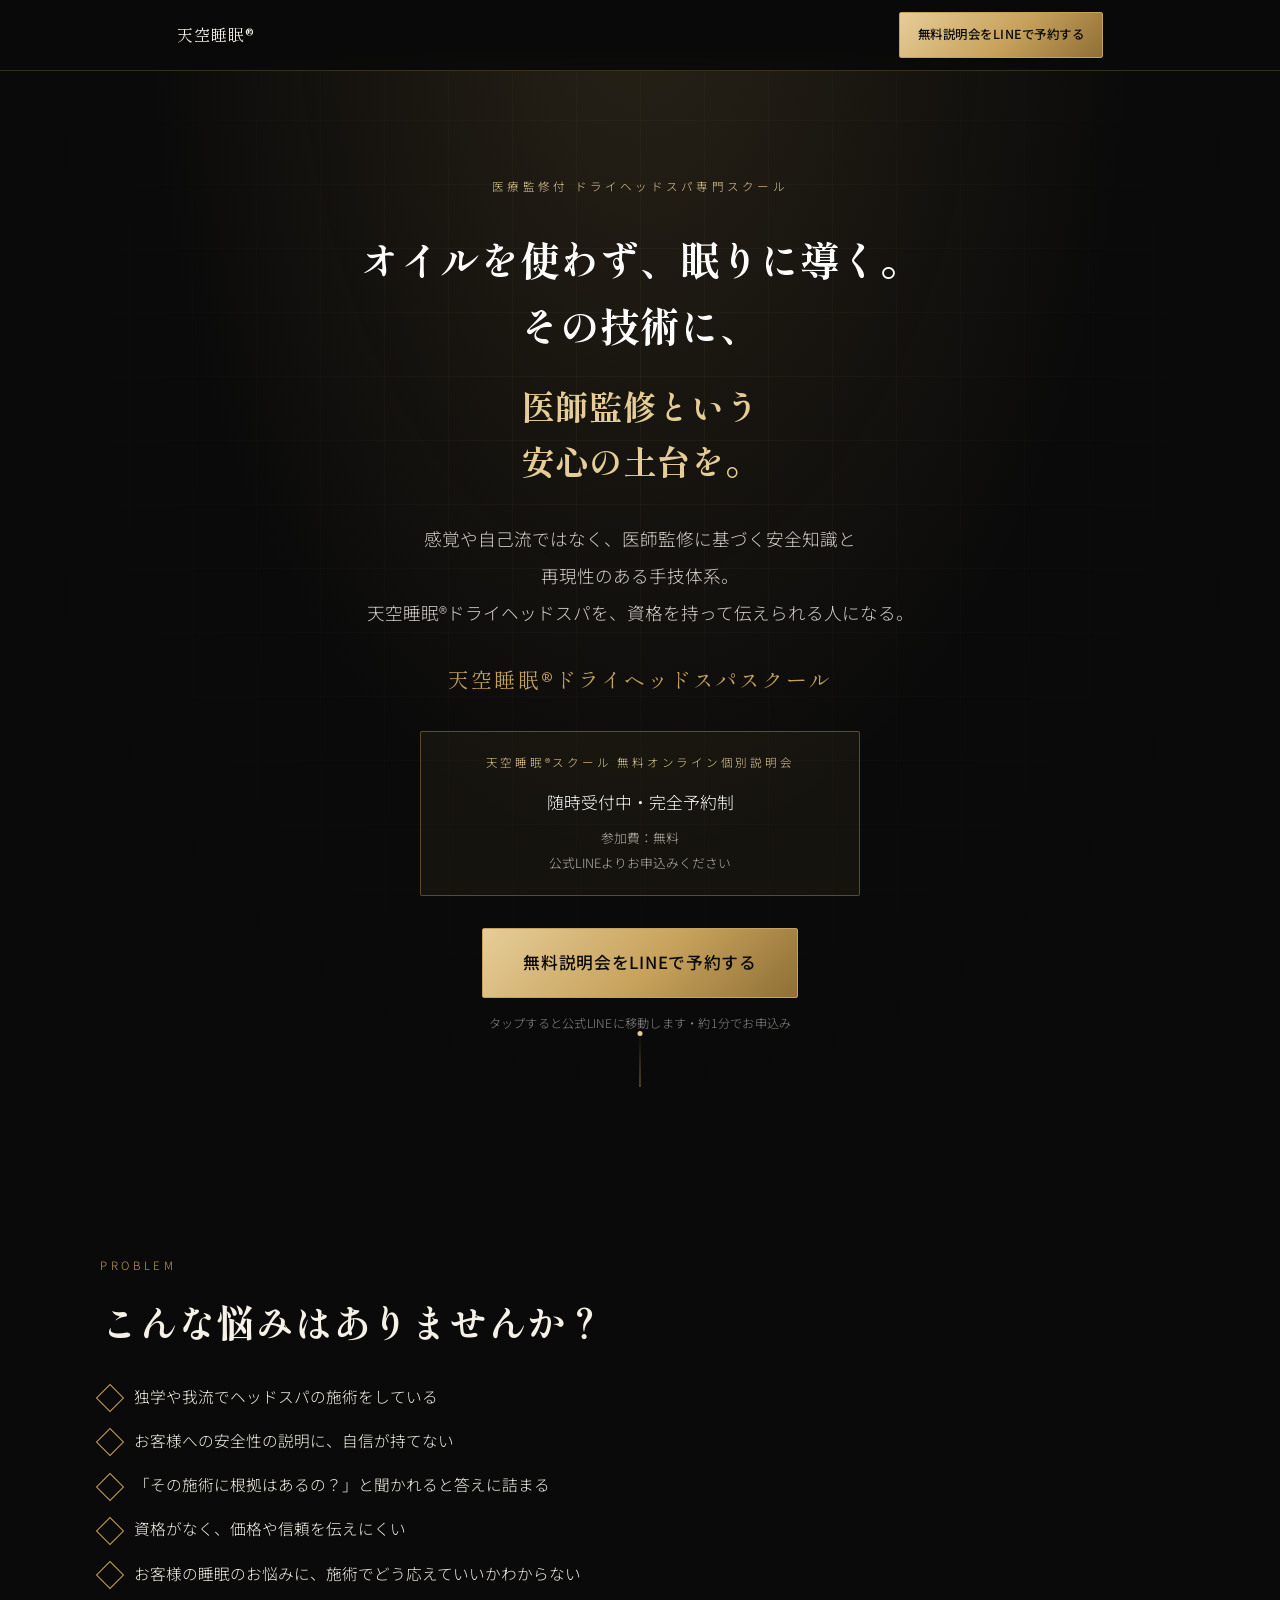
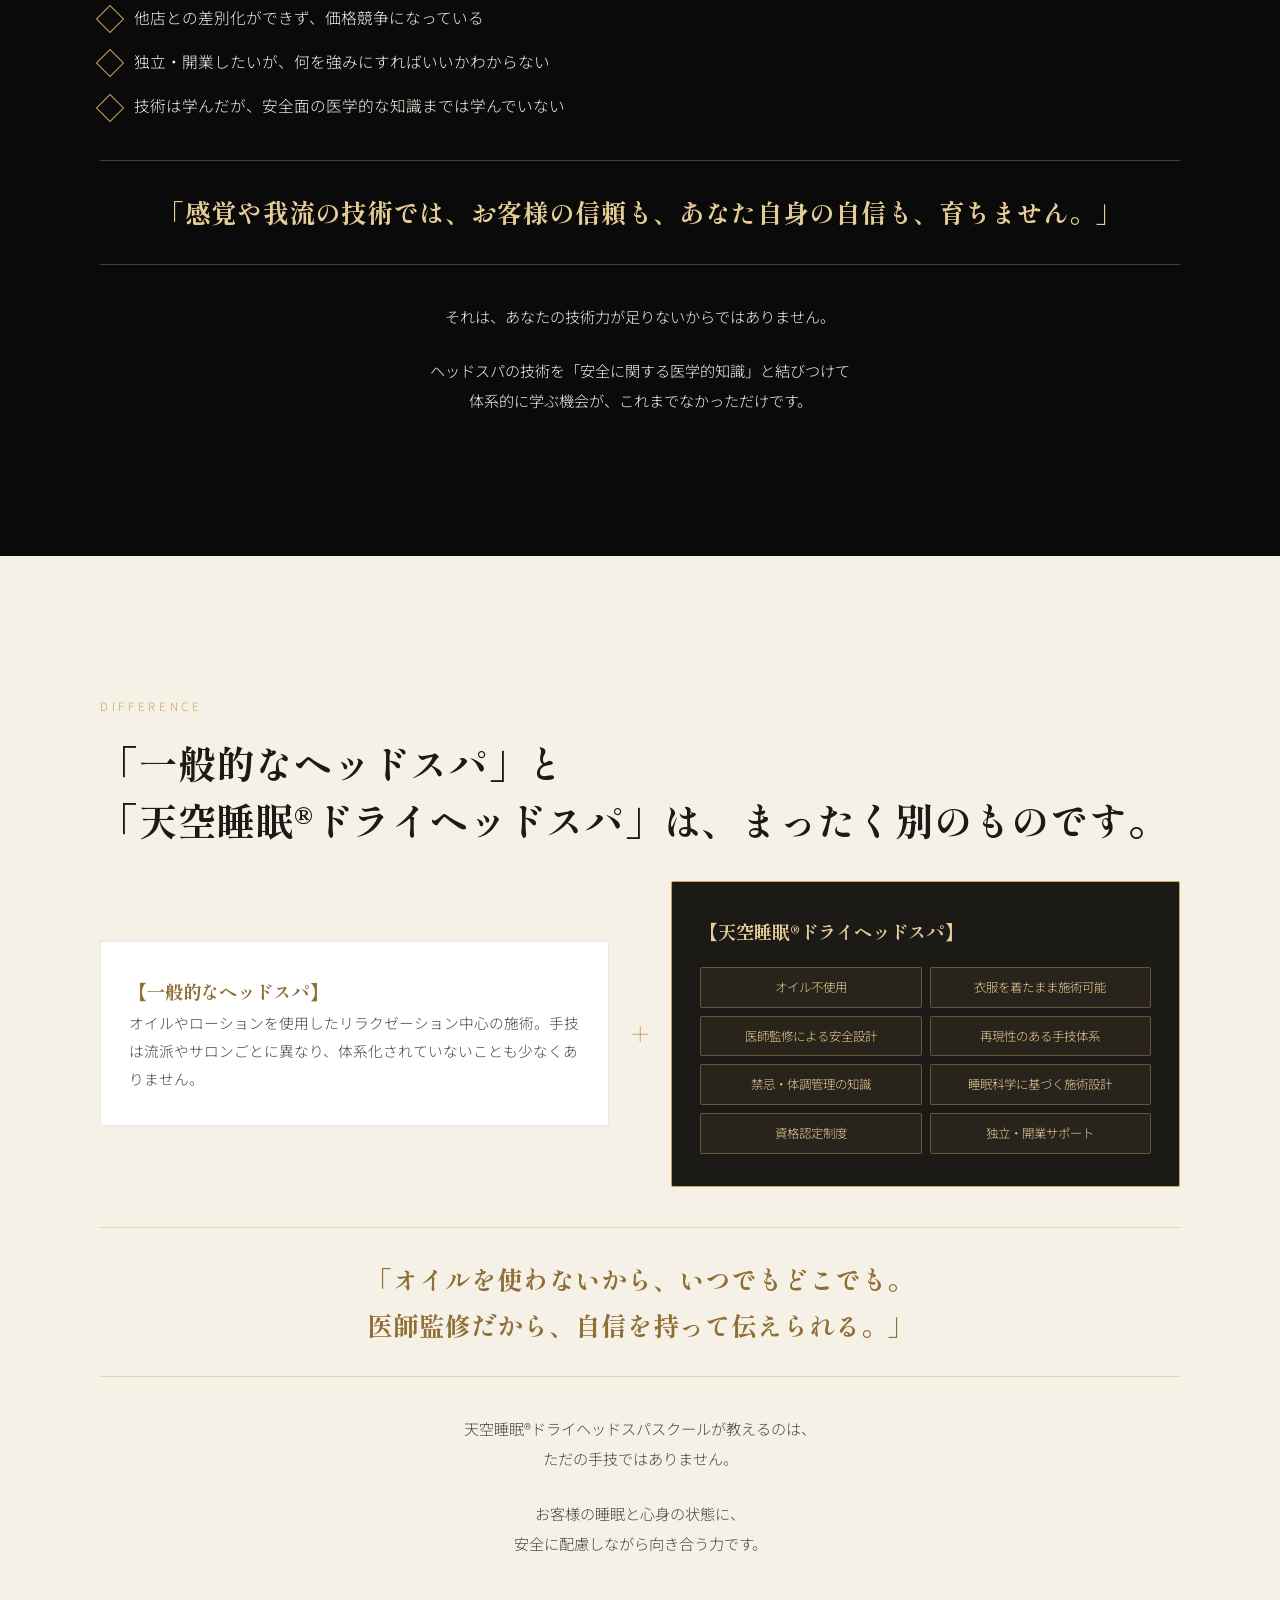
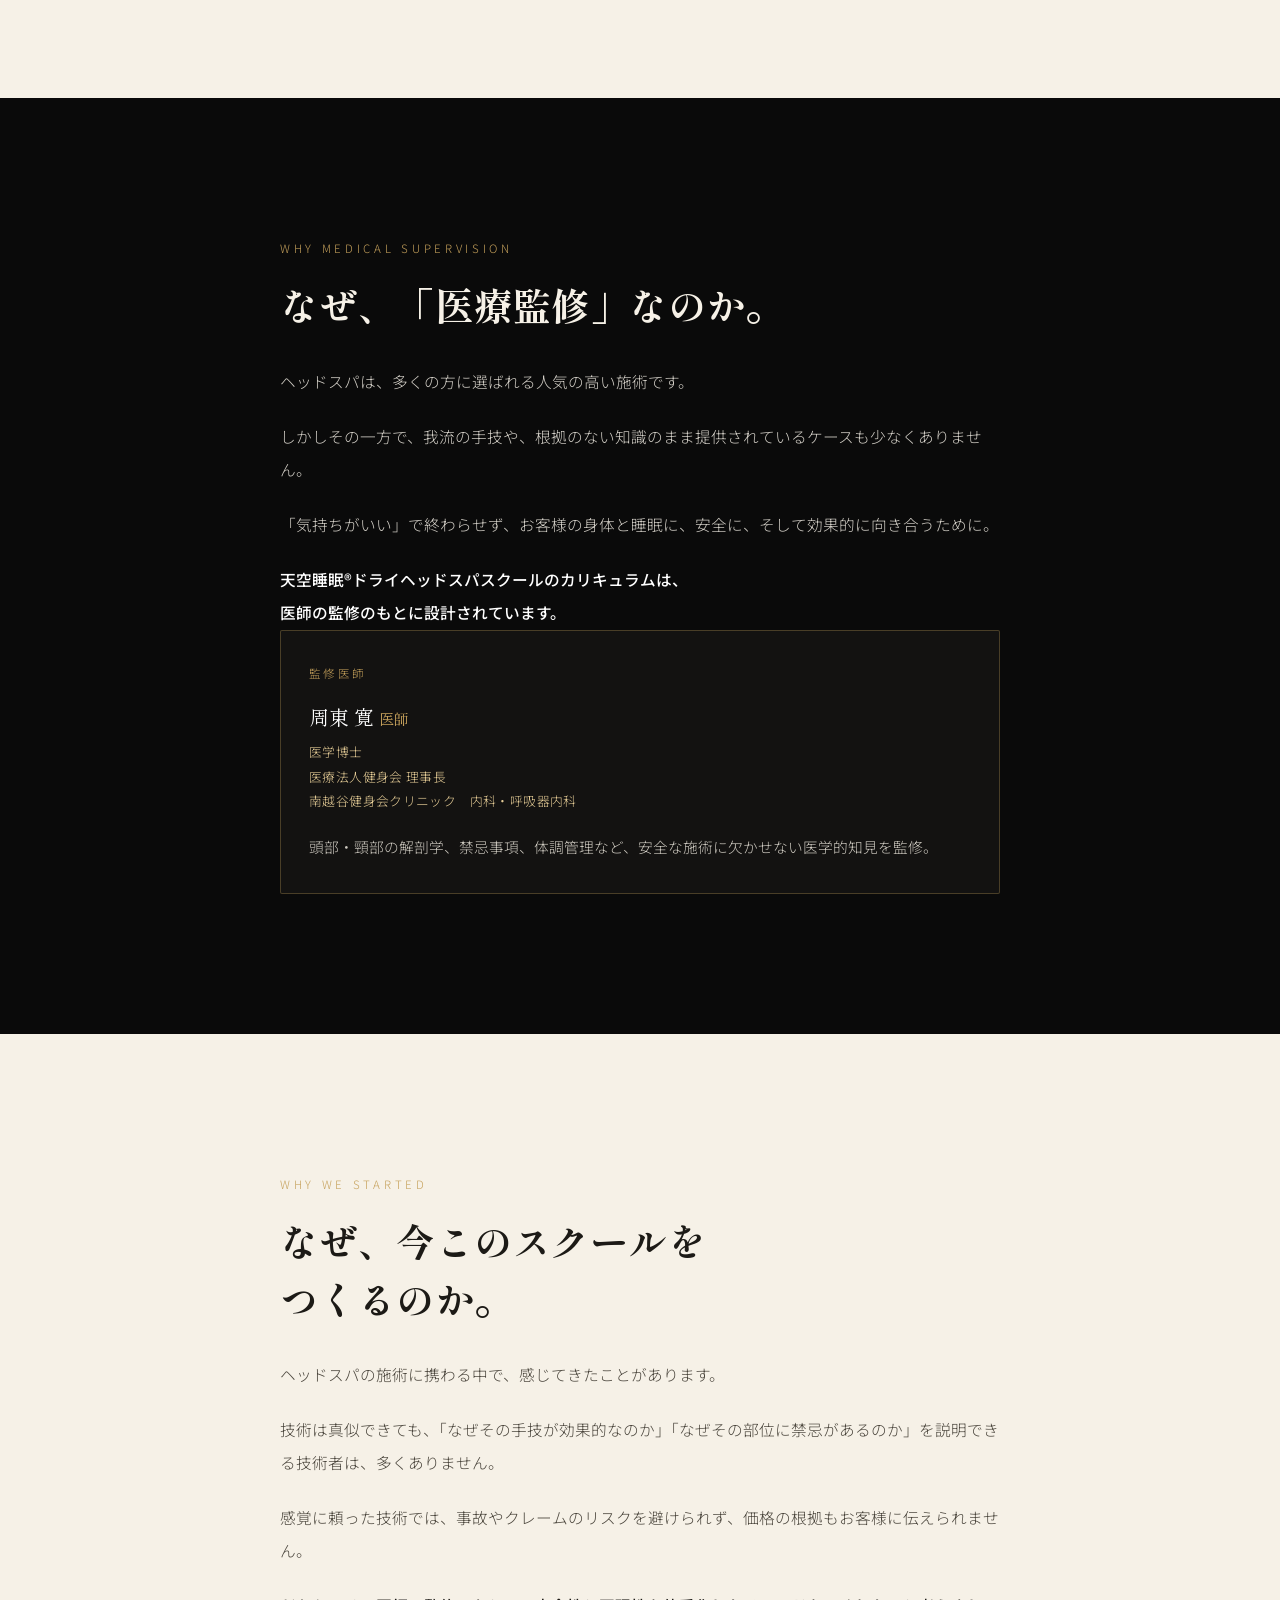
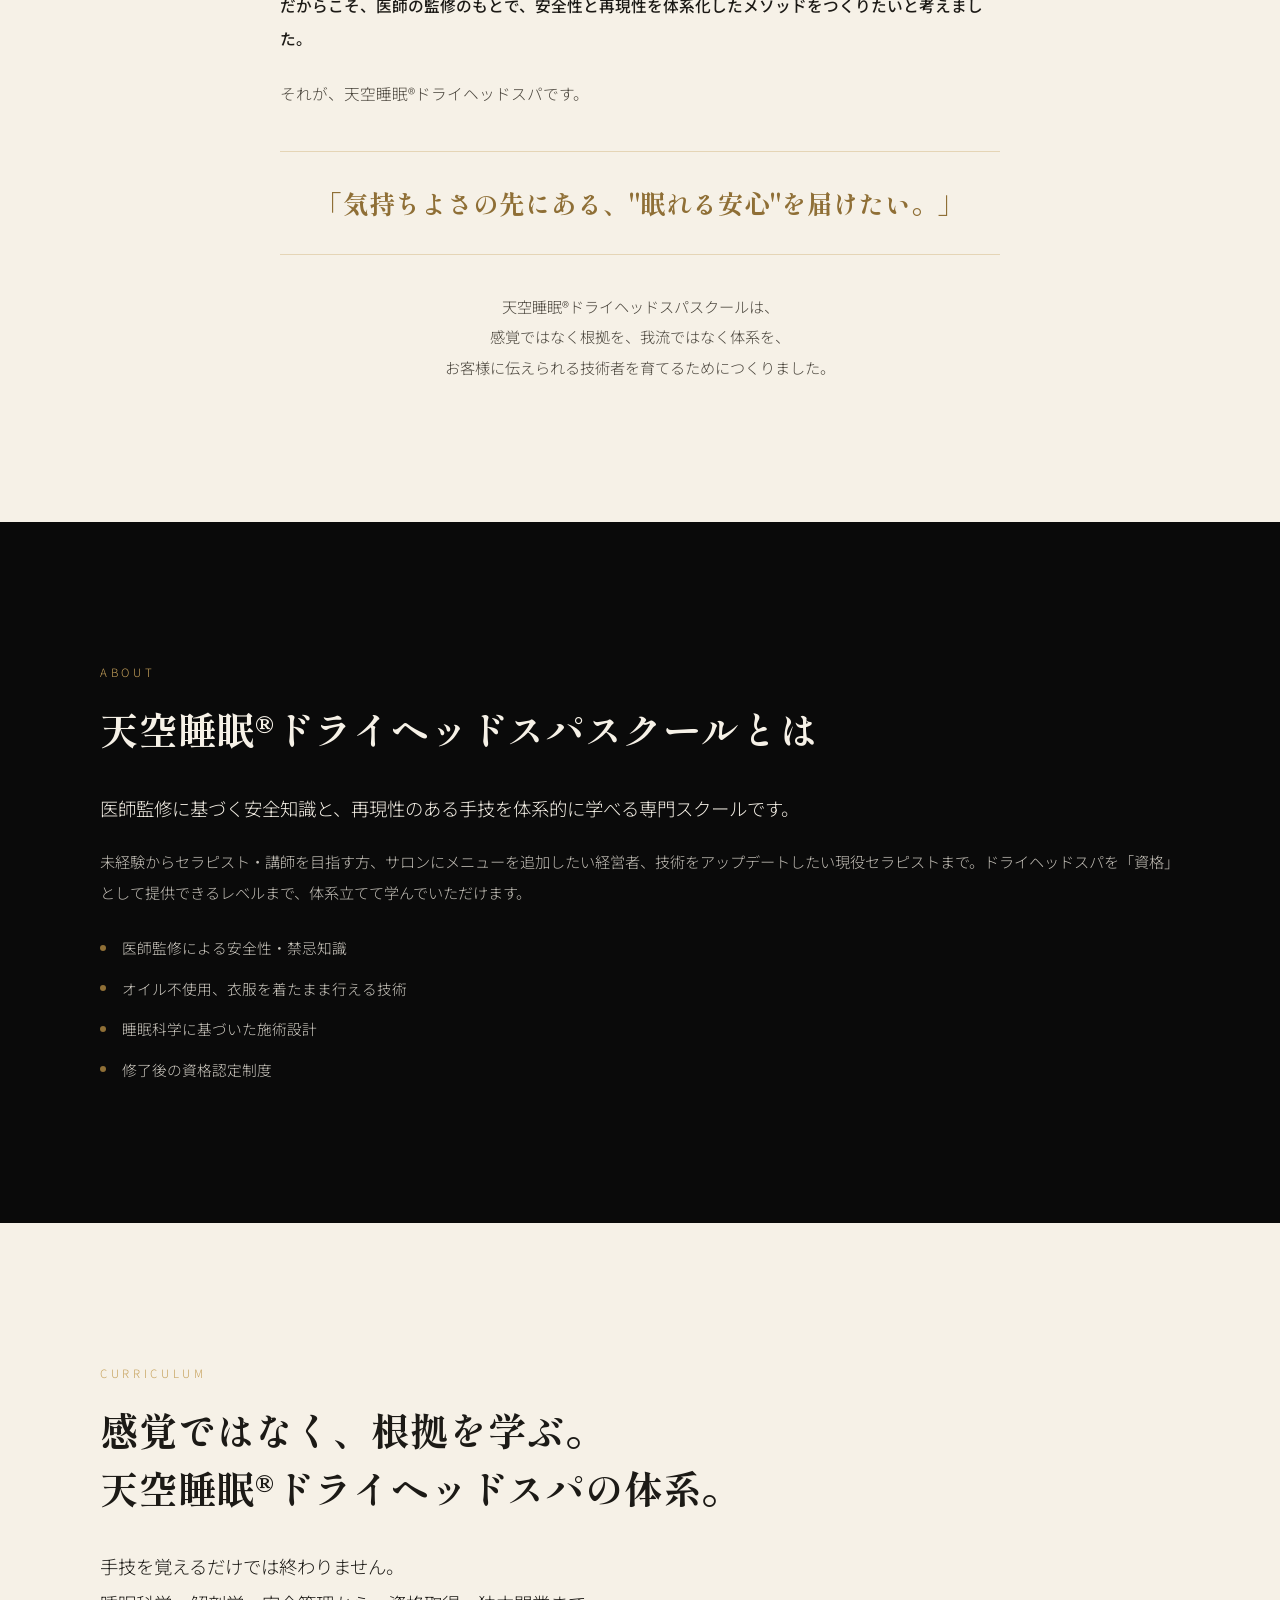
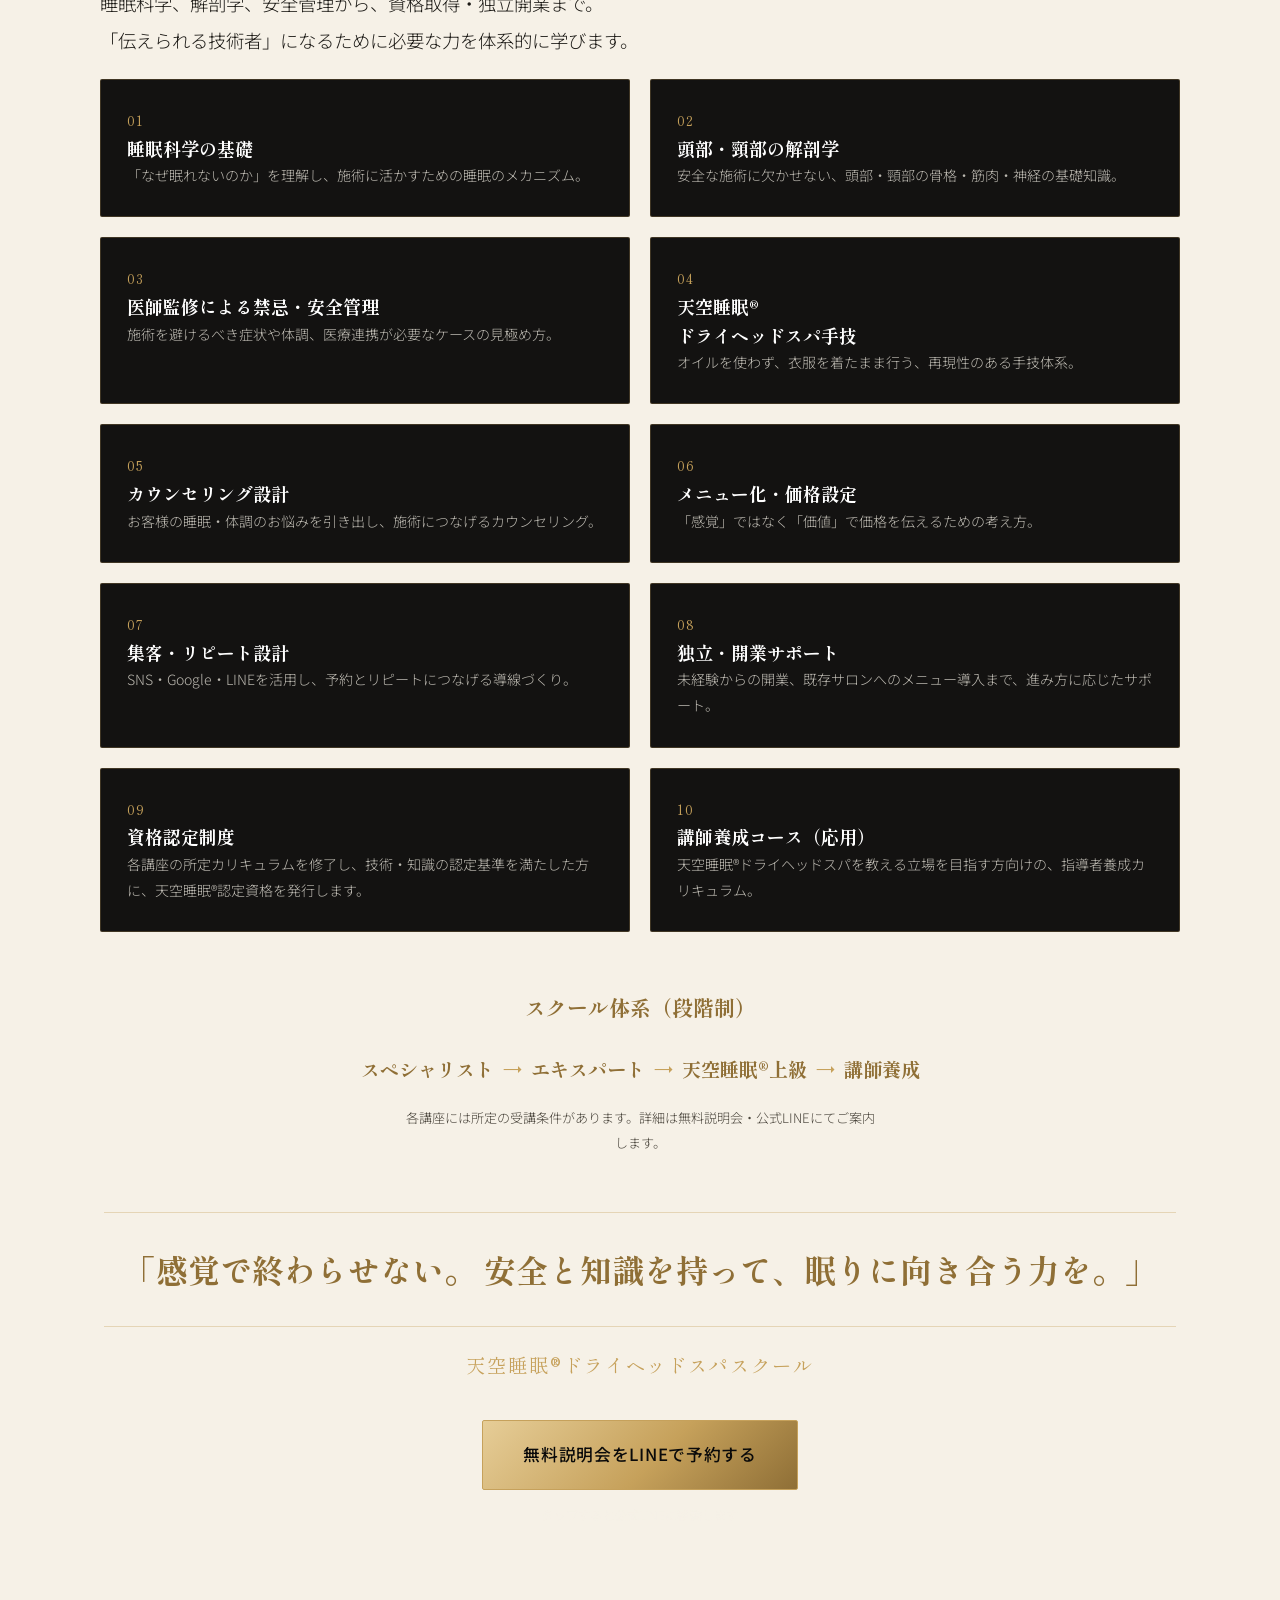
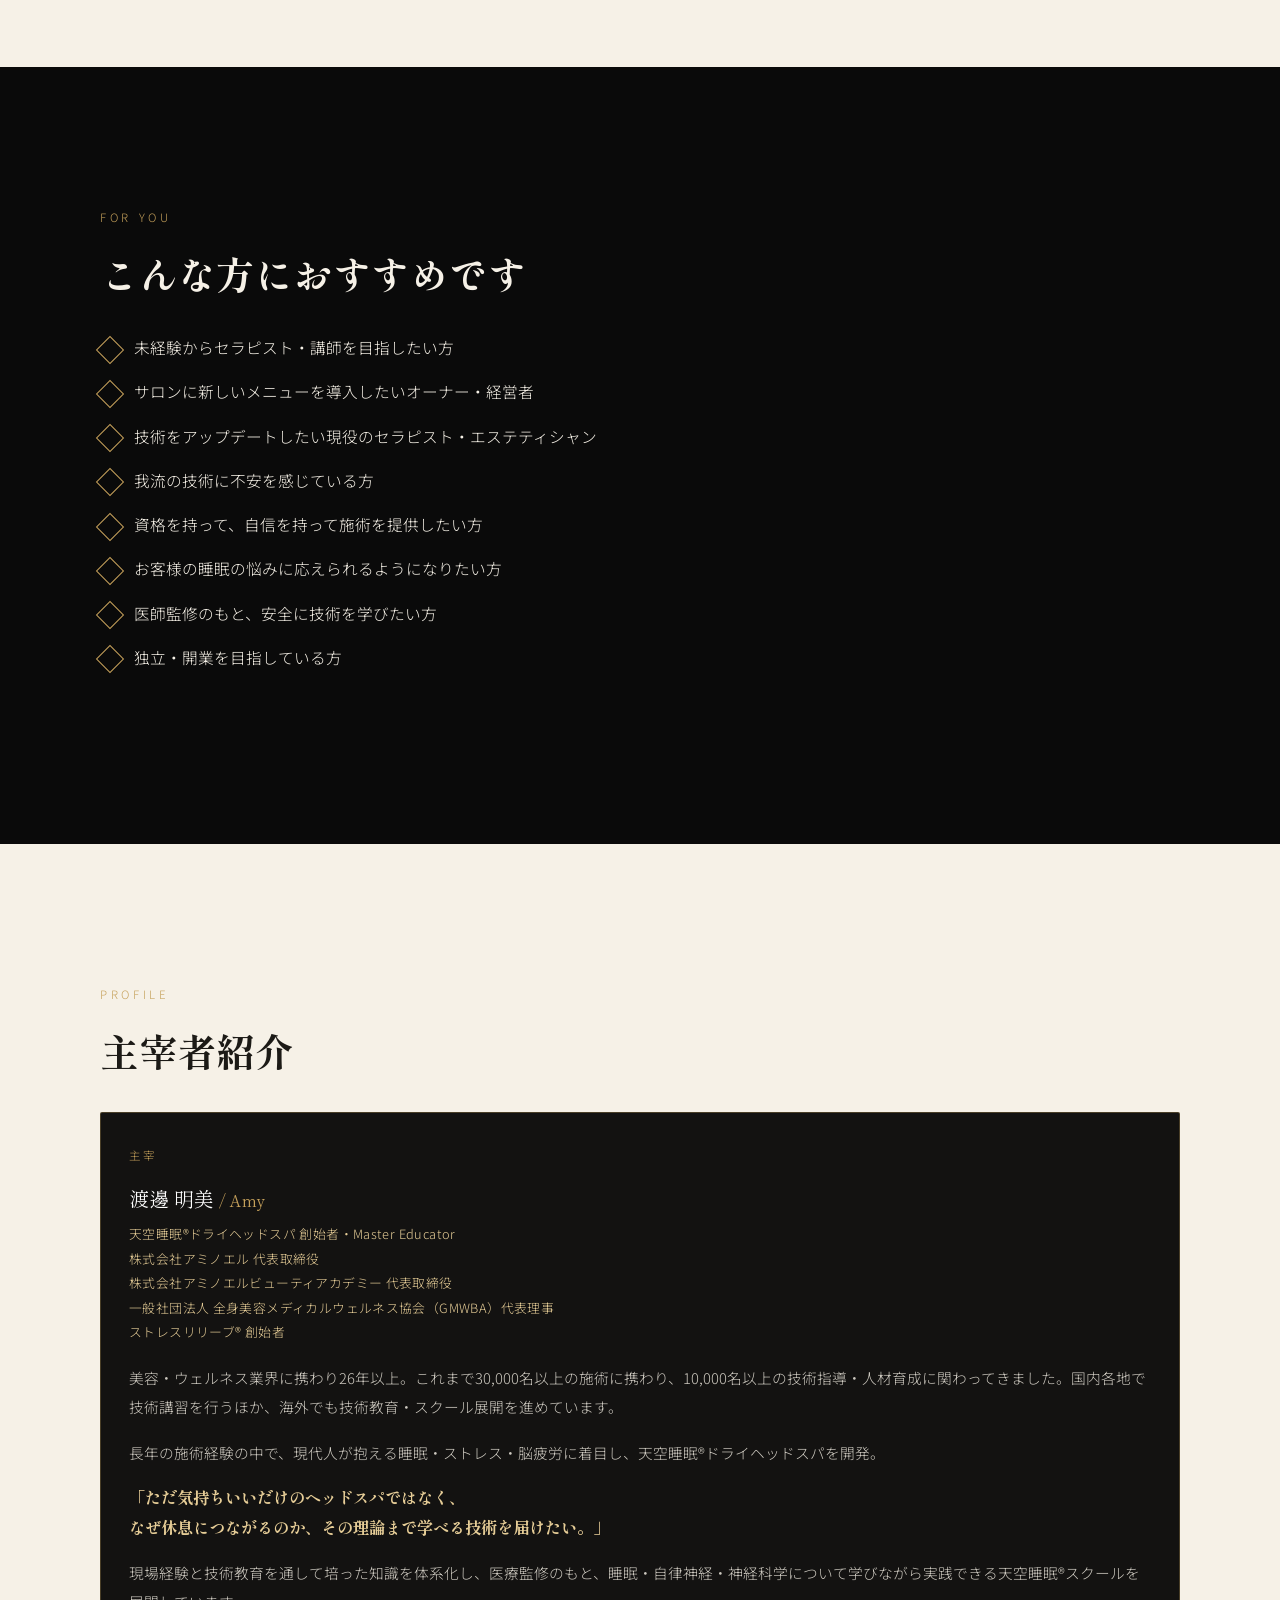
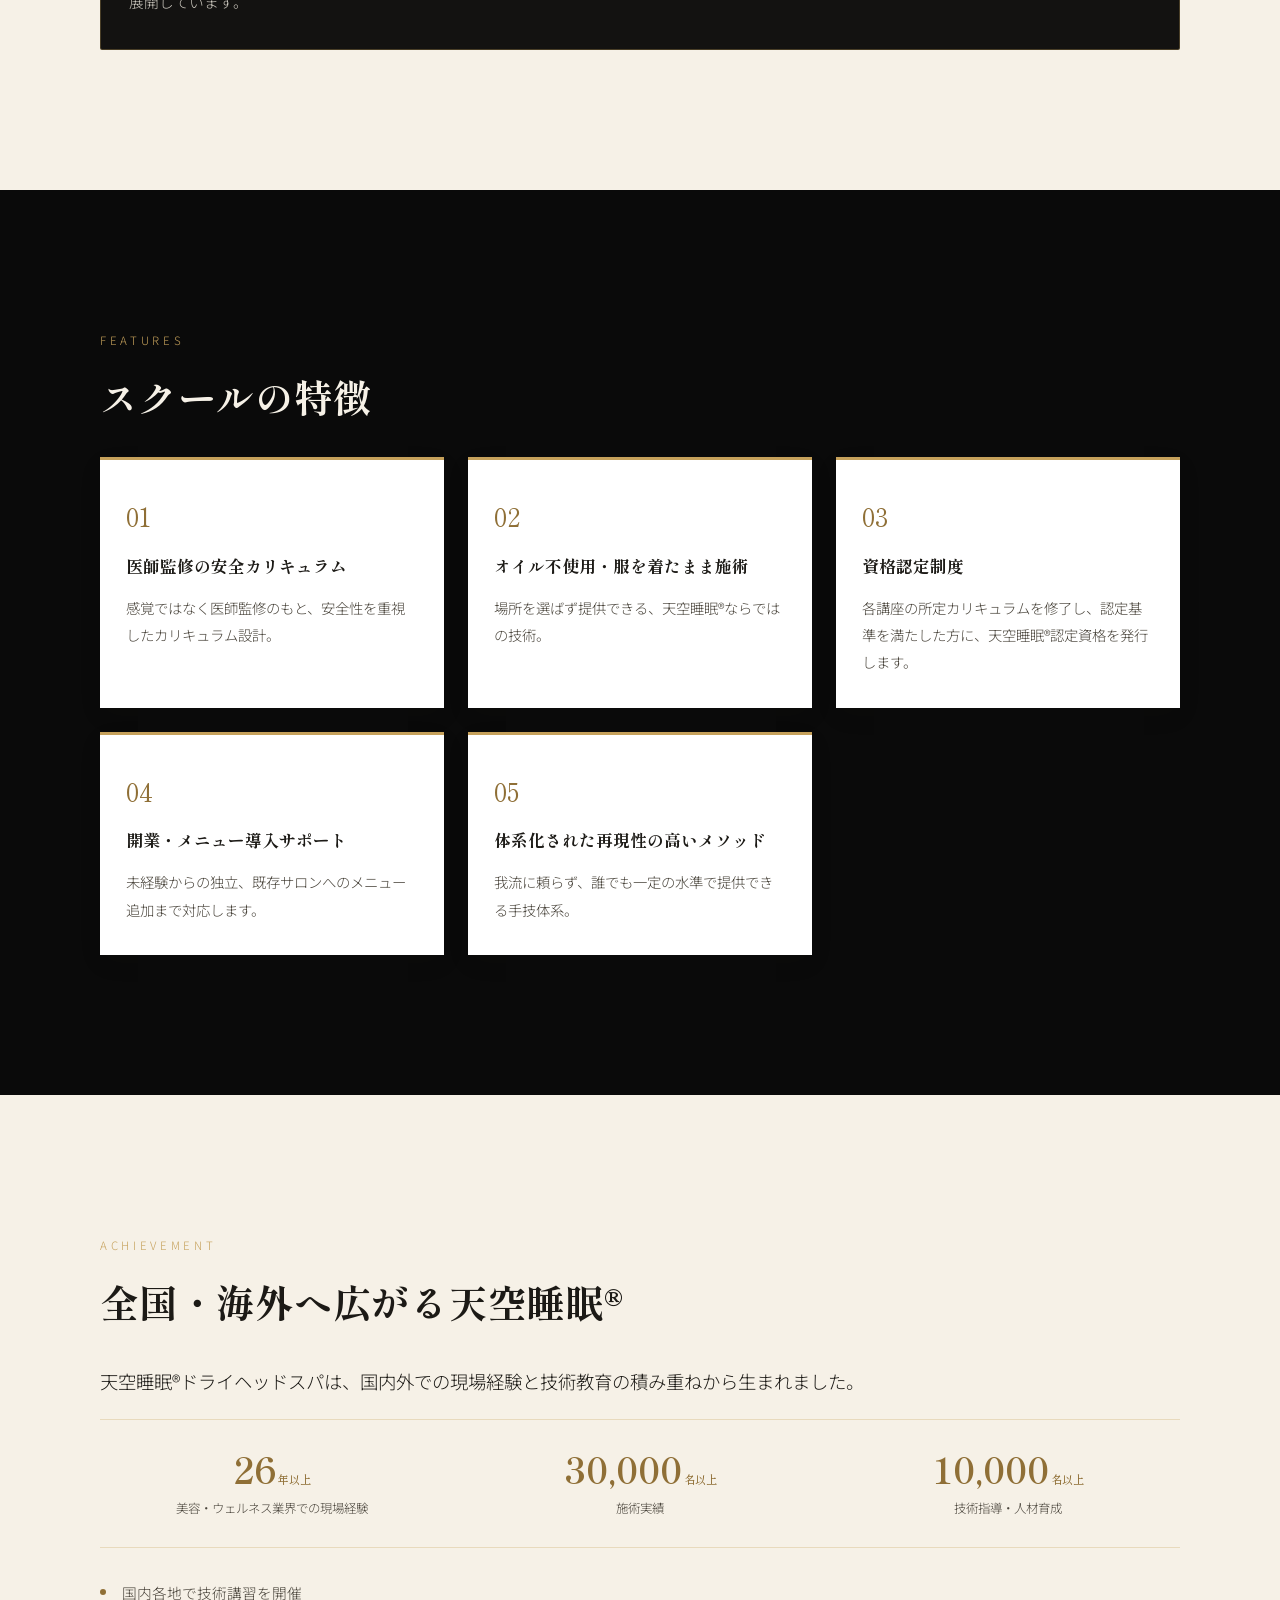
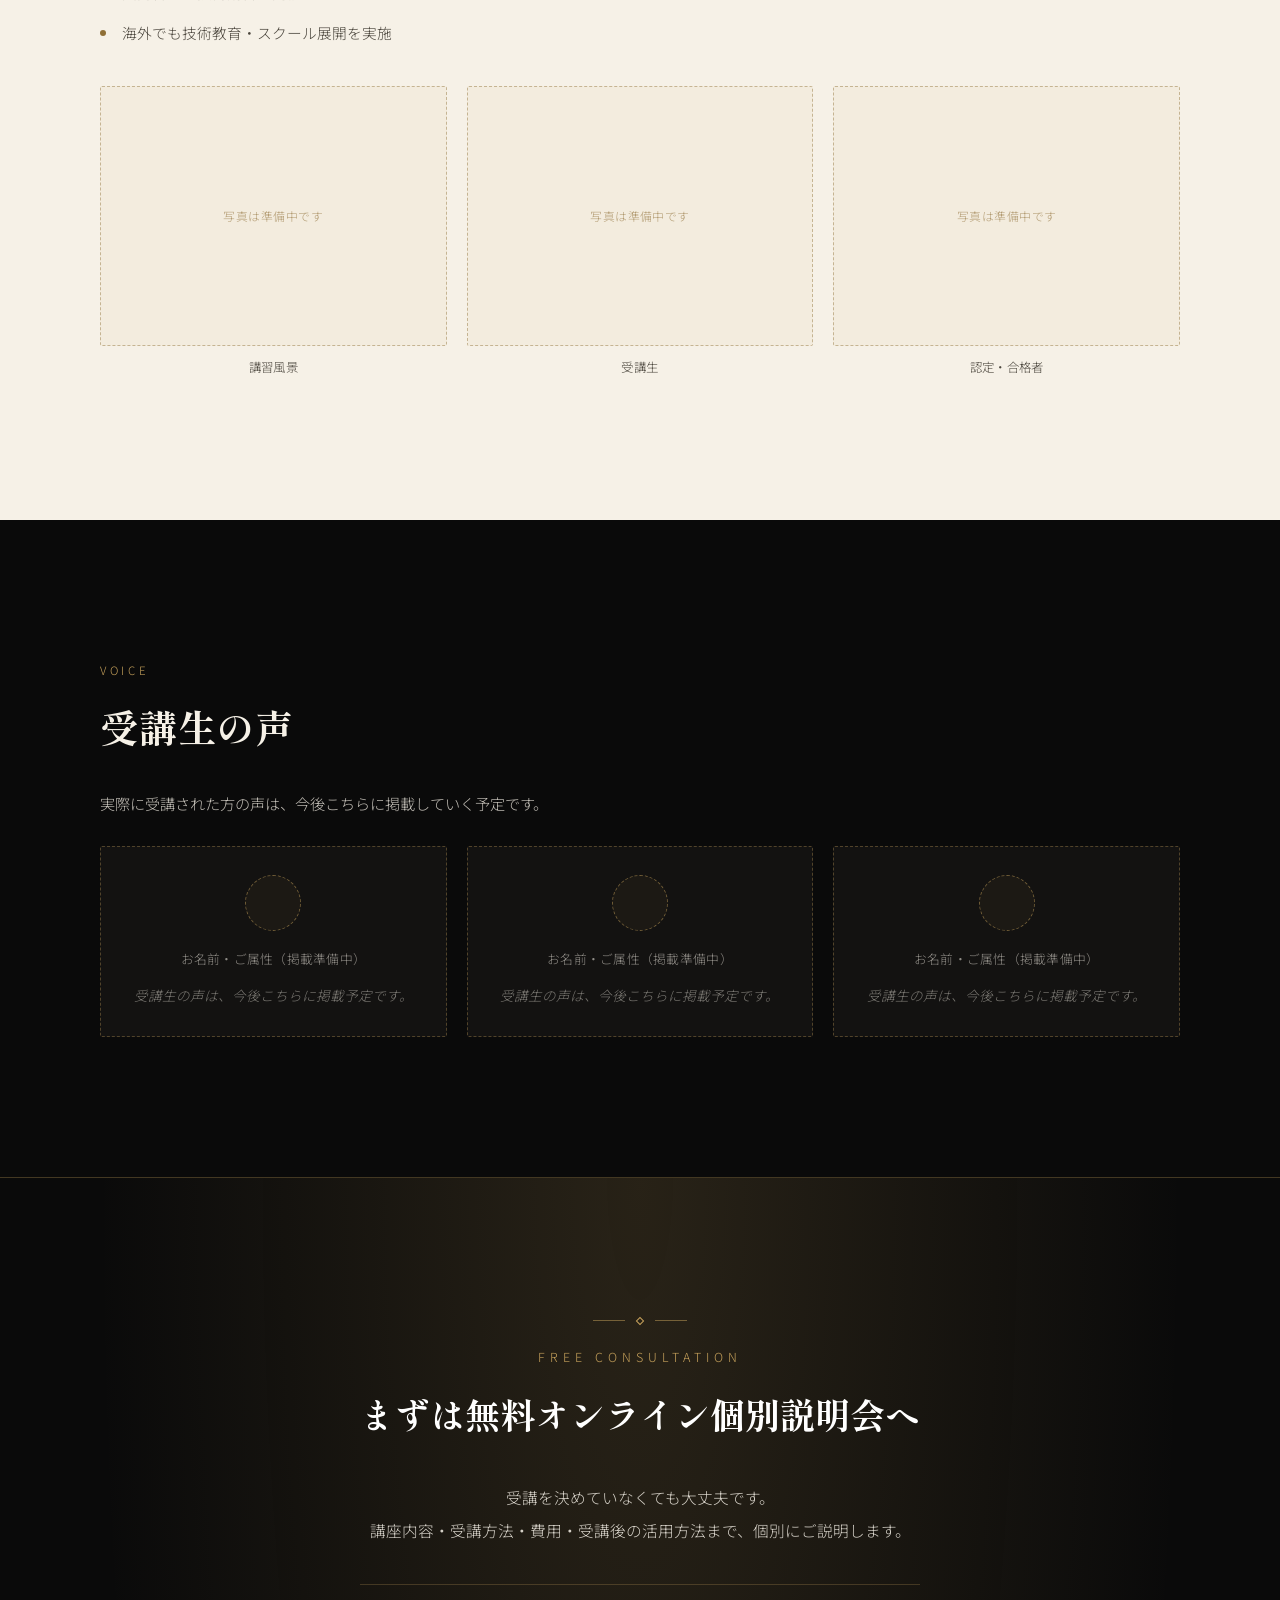
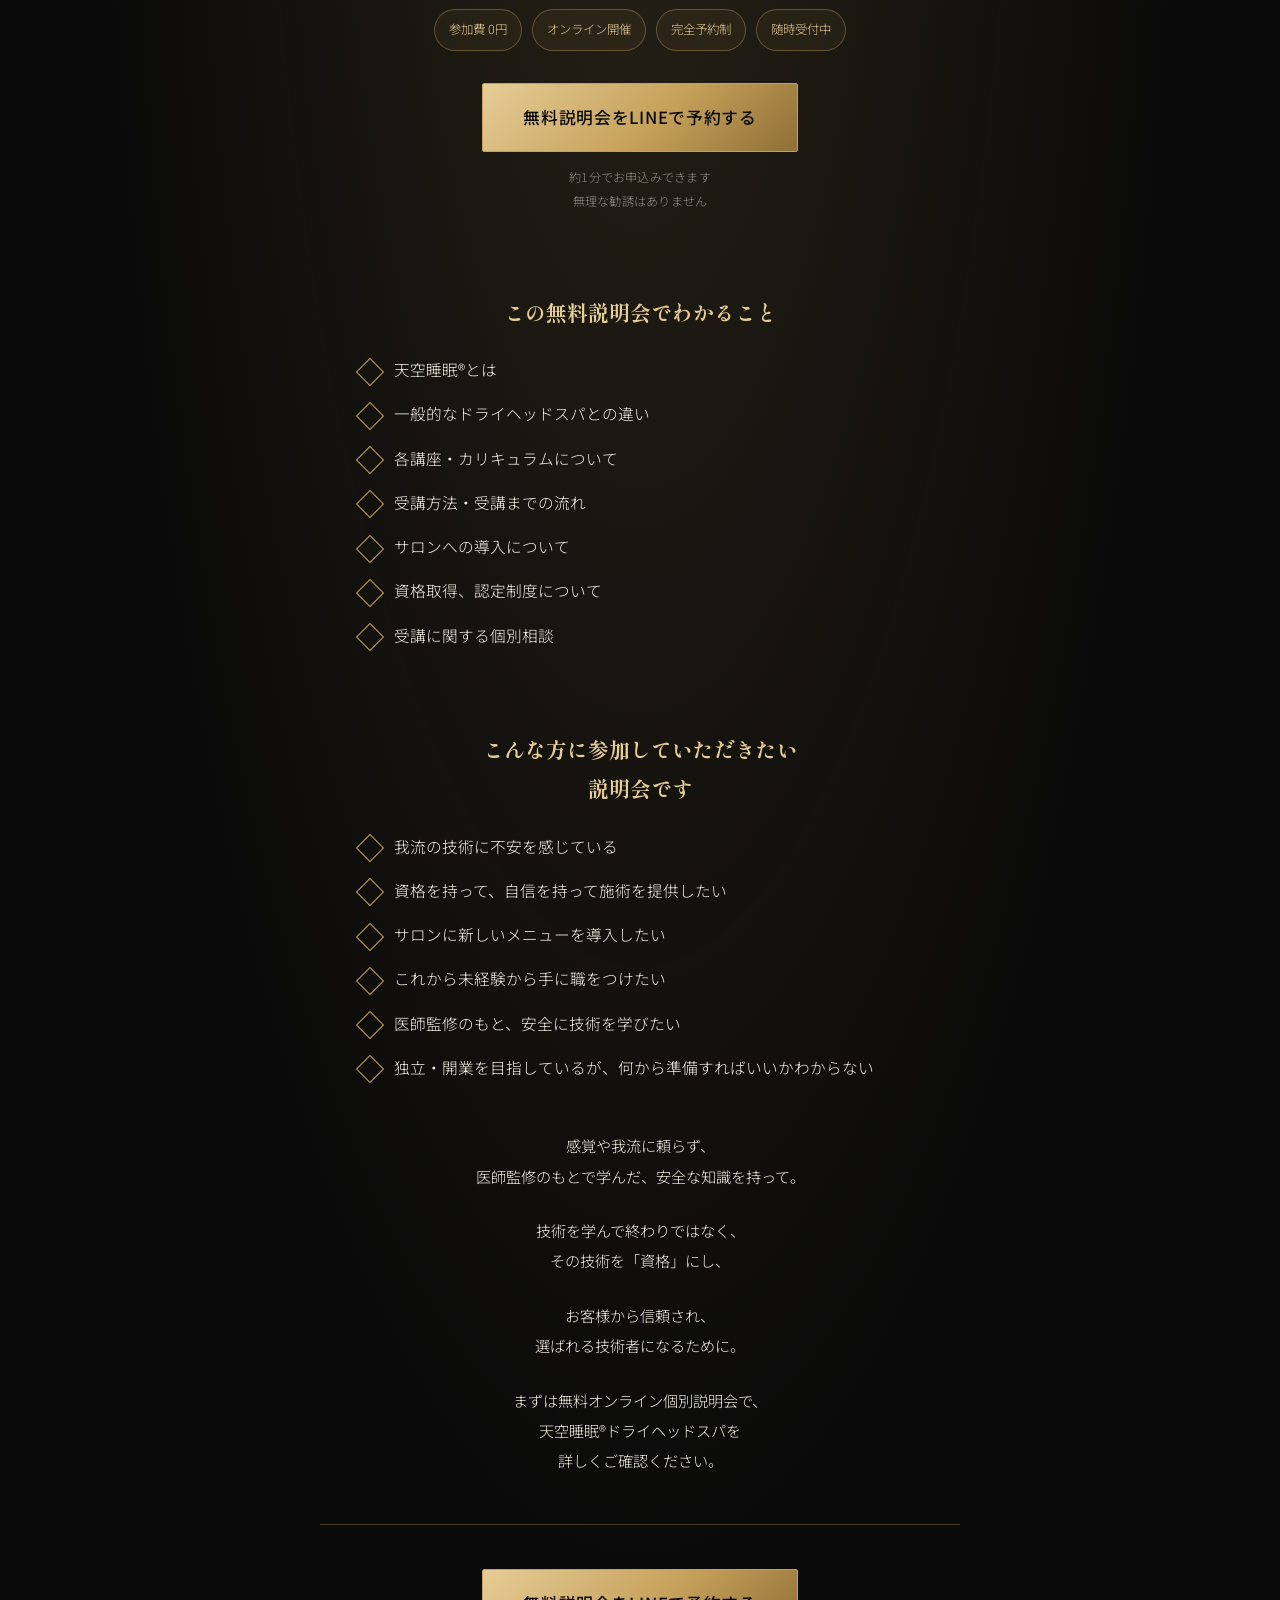
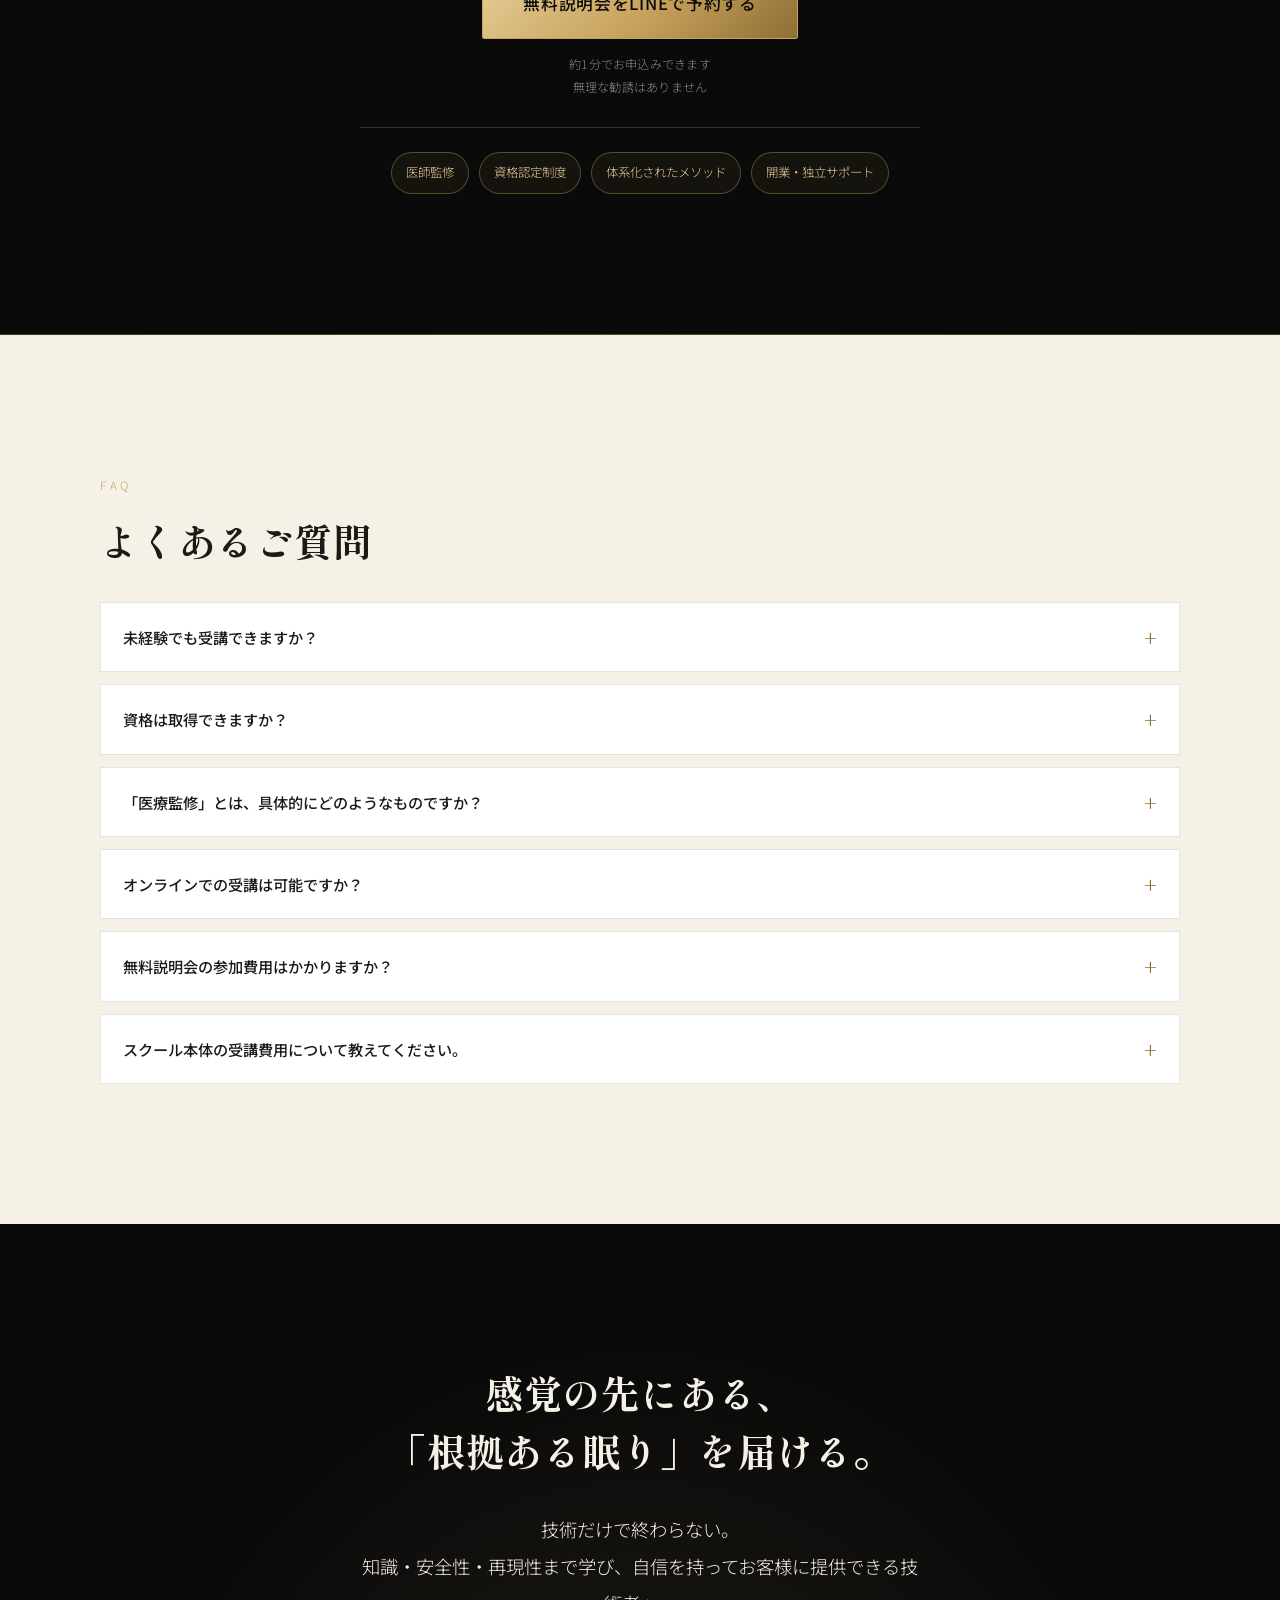
==== commit df7ef2ea: "CVR-focused revision: compact sticky CTA, unified CTA copy, softer medical claims, achievement/testi" ====
--- a/index.html
+++ b/index.html
@@ -37,8 +37,8 @@
 
 <header class="site-header" id="site-header">
   <div class="site-header__inner">
-    <a href="#top" class="site-header__logo">天空睡眠®︎<br class="sp-only">ドライヘッドスパスクール</a>
-    <a href="#" class="btn btn--small btn--gold js-cta site-header__cta">天空睡眠®︎スクールの詳細をLINEで聞く</a>
+    <a href="#top" class="site-header__logo">天空睡眠®︎</a>
+    <a href="#" class="btn btn--small btn--gold js-cta site-header__cta">無料説明会をLINEで予約する</a>
   </div>
 </header>
 
@@ -49,9 +49,9 @@
     <div class="hero__inner">
       <p class="eyebrow">医療監修付 ドライヘッドスパ専門スクール</p>
       <h1 class="hero__title">
-        オイルを使わず、眠りに導く。<br>
+        オイルを使わず、<br class="sp-only">眠りに導く。<br>
         その技術に、
-        <span class="hero__title-accent">医学的根拠という<br>裏付けを。</span>
+        <span class="hero__title-accent">医師監修という<br>安心の土台を。</span>
       </h1>
       <p class="hero__lead">
         感覚や自己流ではなく、医師監修に基づく安全知識と<br>
@@ -67,8 +67,8 @@
       </div>
 
       <div class="hero__cta-group">
-        <a href="#" class="btn btn--gold btn--large js-cta">LINEで無料相談する</a>
-        <p class="hero__cta-note">公式LINEから約1分でお申込み</p>
+        <a href="#" class="btn btn--gold btn--large js-cta">無料説明会をLINEで予約する</a>
+        <p class="hero__cta-note">タップすると公式LINEに移動します・約1分でお申込み</p>
       </div>
     </div>
     <div class="hero__scroll" aria-hidden="true"><span></span></div>
@@ -87,12 +87,12 @@
         <li>お客様の睡眠のお悩みに、施術でどう応えていいかわからない</li>
         <li>他店との差別化ができず、価格競争になっている</li>
         <li>独立・開業したいが、何を強みにすればいいかわからない</li>
-        <li>技術は学んだが、医学的な裏付けまでは学んでいない</li>
+        <li>技術は学んだが、安全面の医学的な知識までは学んでいない</li>
       </ul>
       <p class="section__emphasis">「感覚や我流の技術では、<br class="sp-only">お客様の信頼も、<br class="sp-only">あなた自身の自信も、育ちません。」</p>
       <div class="section__closing">
         <p>それは、あなたの技術力が足りないからではありません。</p>
-        <p>ヘッドスパの技術を「医学的根拠」と結びつけて<br>体系的に学ぶ機会が、これまでなかっただけです。</p>
+        <p>ヘッドスパの技術を「安全に関する医学的知識」と結びつけて<br>体系的に学ぶ機会が、これまでなかっただけです。</p>
       </div>
     </div>
   </section>
@@ -125,7 +125,7 @@
       <p class="section__emphasis">「オイルを使わないから、いつでもどこでも。<br>医師監修だから、自信を持って伝えられる。」</p>
       <div class="section__closing">
         <p>天空睡眠®︎ドライヘッドスパスクールが教えるのは、<br>ただの手技ではありません。</p>
-        <p>お客様の睡眠と心身の状態に、<br>根拠を持って向き合う力です。</p>
+        <p>お客様の睡眠と心身の状態に、<br>安全に配慮しながら向き合う力です。</p>
       </div>
     </div>
   </section>
@@ -277,10 +277,11 @@
       <div class="curriculum-closing">
         <p class="section__emphasis section__emphasis--lg">
           「感覚で終わらせない。<br class="sp-only">
-          根拠を持って、<br class="sp-only">眠りに向き合う力を。」
+          安全と知識を持って、<br class="sp-only">眠りに向き合う力を。」
         </p>
         <p class="curriculum-closing__brand">天空睡眠®︎ドライヘッドスパスクール</p>
-        <a href="#" class="btn btn--gold btn--large js-cta">天空睡眠®︎スクールの詳細をLINEで聞く</a>
+        <a href="#" class="btn btn--gold btn--large js-cta">無料説明会をLINEで予約する</a>
+        <p class="hero__cta-note">タップすると公式LINEに移動します</p>
       </div>
     </div>
   </section>
@@ -297,7 +298,7 @@
         <li>我流の技術に不安を感じている方</li>
         <li>資格を持って、自信を持って施術を提供したい方</li>
         <li>お客様の睡眠の悩みに応えられるようになりたい方</li>
-        <li>医学的根拠のある技術を身につけたい方</li>
+        <li>医師監修のもと、安全に技術を学びたい方</li>
         <li>独立・開業を目指している方</li>
       </ul>
     </div>
@@ -343,7 +344,7 @@
         <div class="feature-card">
           <p class="feature-card__num">01</p>
           <p class="feature-card__title">医師監修の安全カリキュラム</p>
-          <p class="feature-card__text">感覚ではなく医学的根拠に基づいた、安全性を重視したカリキュラム設計。</p>
+          <p class="feature-card__text">感覚ではなく医師監修のもと、安全性を重視したカリキュラム設計。</p>
         </div>
         <div class="feature-card">
           <p class="feature-card__num">02</p>
@@ -369,22 +370,97 @@
     </div>
   </section>
 
-  <!-- 11. 無料説明会への案内 -->
+  <!-- 11. 実績・社会的証明 -->
+  <section class="section section--ivory" aria-labelledby="achievement-title">
+    <div class="section__inner">
+      <p class="section__eyebrow">ACHIEVEMENT</p>
+      <h2 class="section__title" id="achievement-title">全国・海外へ広がる<br class="sp-only">天空睡眠®︎</h2>
+      <p class="section__lead">天空睡眠®︎ドライヘッドスパは、国内外での現場経験と技術教育の積み重ねから生まれました。</p>
+
+      <div class="stats-grid">
+        <div class="stats-grid__item">
+          <p class="stats-grid__number">26<span class="stats-grid__unit">年以上</span></p>
+          <p class="stats-grid__label">美容・ウェルネス業界での現場経験</p>
+        </div>
+        <div class="stats-grid__item">
+          <p class="stats-grid__number">30,000<span class="stats-grid__unit">名以上</span></p>
+          <p class="stats-grid__label">施術実績</p>
+        </div>
+        <div class="stats-grid__item">
+          <p class="stats-grid__number">10,000<span class="stats-grid__unit">名以上</span></p>
+          <p class="stats-grid__label">技術指導・人材育成</p>
+        </div>
+      </div>
+
+      <ul class="dot-list">
+        <li>国内各地で技術講習を開催</li>
+        <li>海外でも技術教育・スクール展開を実施</li>
+      </ul>
+
+      <div class="photo-grid">
+        <figure class="photo-grid__item">
+          <div class="photo-grid__frame" aria-hidden="true"><span>写真は準備中です</span></div>
+          <figcaption>講習風景</figcaption>
+        </figure>
+        <figure class="photo-grid__item">
+          <div class="photo-grid__frame" aria-hidden="true"><span>写真は準備中です</span></div>
+          <figcaption>受講生</figcaption>
+        </figure>
+        <figure class="photo-grid__item">
+          <div class="photo-grid__frame" aria-hidden="true"><span>写真は準備中です</span></div>
+          <figcaption>認定・合格者</figcaption>
+        </figure>
+      </div>
+    </div>
+  </section>
+
+  <!-- 12. 受講生の声 -->
+  <section class="section section--dark" aria-labelledby="voice-title">
+    <div class="section__inner">
+      <p class="section__eyebrow">VOICE</p>
+      <h2 class="section__title" id="voice-title">受講生の声</h2>
+      <p class="section__text">実際に受講された方の声は、今後こちらに掲載していく予定です。</p>
+      <div class="voice-grid">
+        <article class="voice-card">
+          <div class="voice-card__avatar" aria-hidden="true"></div>
+          <p class="voice-card__name">お名前・ご属性（掲載準備中）</p>
+          <p class="voice-card__quote">受講生の声は、今後こちらに掲載予定です。</p>
+        </article>
+        <article class="voice-card">
+          <div class="voice-card__avatar" aria-hidden="true"></div>
+          <p class="voice-card__name">お名前・ご属性（掲載準備中）</p>
+          <p class="voice-card__quote">受講生の声は、今後こちらに掲載予定です。</p>
+        </article>
+        <article class="voice-card">
+          <div class="voice-card__avatar" aria-hidden="true"></div>
+          <p class="voice-card__name">お名前・ご属性（掲載準備中）</p>
+          <p class="voice-card__quote">受講生の声は、今後こちらに掲載予定です。</p>
+        </article>
+      </div>
+    </div>
+  </section>
+
+  <!-- 13. 無料説明会への案内 -->
   <section class="section section--dark section--seminar" aria-labelledby="seminar-title">
     <div class="section__inner">
       <div class="seminar-ornament" aria-hidden="true"><span></span></div>
       <p class="section__eyebrow">FREE CONSULTATION</p>
-      <h2 class="seminar-question" id="seminar-title">
-        感覚だけの技術で、<br>
-        <span class="seminar-question__accent">この先も続けますか？</span>
-      </h2>
+      <h2 class="seminar-question" id="seminar-title">まずは無料オンライン<br class="sp-only">個別説明会へ</h2>
 
       <div class="prose">
-        <p>我流のまま、なんとなく施術を続けている。</p>
-        <p>お客様に自信を持って<br>安全性を説明できない。</p>
-        <p>資格がなく、価格の根拠を伝えられない。</p>
-        <p class="prose__highlight">その不安を、<br>「経験不足」だけで片づけないでください。</p>
-        <p>無料オンライン個別説明会では、<br>天空睡眠®︎ドライヘッドスパについて詳しくご案内します。</p>
+        <p>受講を決めていなくても大丈夫です。<br>講座内容・受講方法・費用・受講後の活用方法まで、<br class="sp-only">個別にご説明します。</p>
+      </div>
+
+      <ul class="seminar-badges">
+        <li>参加費 0円</li>
+        <li>オンライン開催</li>
+        <li>完全予約制</li>
+        <li>随時受付中</li>
+      </ul>
+
+      <div class="seminar-cta-top">
+        <a href="#" class="btn btn--gold btn--large js-cta">無料説明会をLINEで予約する</a>
+        <p class="hero__cta-note">約1分でお申込みできます<br>無理な勧誘はありません</p>
       </div>
 
       <div class="seminar-topics">
@@ -407,28 +483,21 @@
           <li>資格を持って、自信を持って施術を提供したい</li>
           <li>サロンに新しいメニューを導入したい</li>
           <li>これから未経験から手に職をつけたい</li>
-          <li>医学的根拠のある技術を学びたい</li>
+          <li>医師監修のもと、安全に技術を学びたい</li>
           <li>独立・開業を目指しているが、何から準備すればいいかわからない</li>
         </ul>
       </div>
 
       <div class="section__closing seminar-message">
-        <p>感覚や我流に頼らず、<br>医師監修という確かな裏付けを持って。</p>
+        <p>感覚や我流に頼らず、<br>医師監修のもとで学んだ、安全な知識を持って。</p>
         <p>技術を学んで終わりではなく、<br>その技術を「資格」にし、</p>
         <p>お客様から信頼され、<br>選ばれる技術者になるために。</p>
         <p class="prose__highlight">まずは無料オンライン個別説明会で、<br>天空睡眠®︎ドライヘッドスパを<br>詳しくご確認ください。</p>
       </div>
 
-      <div class="hero__event seminar-event">
-        <p class="hero__event-label">天空睡眠®︎スクール 無料オンライン個別説明会</p>
-        <p class="seminar-event__name">随時受付中・完全予約制</p>
-        <p class="seminar-event__fee">参加費　<strong>0円</strong></p>
-        <p class="hero__event-meta">オンライン開催<br>公式LINEよりお申込みください</p>
-      </div>
-
       <div class="seminar-cta">
-        <a href="#" class="btn btn--gold btn--large js-cta">無料オンライン個別説明会を<br class="sp-only">LINEで予約する</a>
-        <p class="seminar-cta__lead">「感覚だけの技術から卒業したい」と思った今が、<br>見直すタイミングです。</p>
+        <a href="#" class="btn btn--gold btn--large js-cta">無料説明会をLINEで予約する</a>
+        <p class="hero__cta-note">約1分でお申込みできます<br>無理な勧誘はありません</p>
         <ul class="seminar-badges">
           <li>医師監修</li>
           <li>資格認定制度</li>
@@ -439,7 +508,7 @@
     </div>
   </section>
 
-  <!-- 12. FAQ -->
+  <!-- 14. FAQ -->
   <section class="section section--ivory" aria-labelledby="faq-title">
     <div class="section__inner">
       <p class="section__eyebrow">FAQ</p>
@@ -473,15 +542,17 @@
     </div>
   </section>
 
-  <!-- 13. 最終CTA -->
+  <!-- 15. 最終CTA -->
   <section class="section section--dark section--final" aria-labelledby="final-title">
     <div class="section__inner">
       <h2 class="section__title" id="final-title">感覚の先にある、<br>「根拠ある眠り」を届ける。</h2>
       <p class="section__lead">
-        我流で抱えてきた不安を、医師監修という確かな裏付けに変えていきませんか。<br>
-        まずは無料説明会で、天空睡眠®︎ドライヘッドスパスクールの内容をご確認ください。
+        技術だけで終わらない。<br>
+        知識・安全性・再現性まで学び、<br class="sp-only">自信を持ってお客様に提供できる技術者へ。<br><br>
+        天空睡眠®︎ドライヘッドスパスクールで、<br class="sp-only">次のステージを目指しませんか。
       </p>
-      <a href="#" class="btn btn--gold btn--large js-cta">天空睡眠®︎スクールの詳細をLINEで聞く</a>
+      <a href="#" class="btn btn--gold btn--large js-cta">無料説明会をLINEで予約する</a>
+      <p class="hero__cta-note">タップすると公式LINEに移動します</p>
     </div>
   </section>
 
--- a/css/style.css
+++ b/css/style.css
@@ -119,8 +119,6 @@
   font-size: 0.78rem;
 }
 
-.site-header__cta { white-space: nowrap; }
-
 /* ---------- Header ---------- */
 .site-header {
   position: fixed;
@@ -149,18 +147,23 @@
   letter-spacing: 0.06em;
   color: var(--color-ivory);
   line-height: 1.3;
+  white-space: nowrap;
+}
+
+.site-header__cta {
+  white-space: nowrap;
+  flex-shrink: 0;
 }
 
 @media (max-width: 480px) {
   .site-header__inner {
-    flex-direction: column;
-    align-items: stretch;
-    gap: 10px;
-    padding-top: 10px;
-    padding-bottom: 10px;
+    padding-top: 8px;
+    padding-bottom: 8px;
+    gap: 8px;
   }
   .site-header__cta {
-    width: 100%;
+    font-size: 0.68rem;
+    padding: 9px 13px;
   }
 }
 
@@ -168,7 +171,7 @@
 main { padding-top: 56px; }
 
 @media (max-width: 480px) {
-  main { padding-top: 108px; }
+  main { padding-top: 66px; }
 }
 
 .section {
@@ -565,6 +568,130 @@
   background: var(--color-gold-deep);
 }
 
+/* ---------- Stats grid ---------- */
+.stats-grid {
+  display: grid;
+  grid-template-columns: 1fr;
+  gap: 24px;
+  margin: 8px 0 32px;
+  padding: 28px 0;
+  border-top: 1px solid rgba(198, 161, 91, 0.3);
+  border-bottom: 1px solid rgba(198, 161, 91, 0.3);
+}
+
+.stats-grid__item { text-align: center; }
+
+.stats-grid__number {
+  font-family: var(--font-serif);
+  font-weight: 700;
+  font-size: clamp(1.7rem, 6vw, 2.2rem);
+  color: var(--color-gold-deep);
+  margin: 0 0 8px;
+  line-height: 1.2;
+  font-variant-numeric: tabular-nums;
+}
+
+.stats-grid__unit {
+  font-size: 0.7rem;
+  font-weight: 500;
+  margin-left: 2px;
+  color: var(--color-gold-deep);
+}
+
+.stats-grid__label {
+  font-size: 0.78rem;
+  color: var(--color-ink-soft);
+  margin: 0;
+  line-height: 1.6;
+}
+
+@media (min-width: 640px) {
+  .stats-grid { grid-template-columns: repeat(3, 1fr); }
+}
+
+/* ---------- Photo placeholder grid ---------- */
+.photo-grid {
+  display: grid;
+  grid-template-columns: 1fr;
+  gap: 20px;
+  margin-top: 40px;
+}
+
+.photo-grid__item {
+  margin: 0;
+}
+
+.photo-grid__frame {
+  aspect-ratio: 4 / 3;
+  border: 1px dashed rgba(143, 111, 54, 0.45);
+  background: rgba(198, 161, 91, 0.06);
+  display: flex;
+  align-items: center;
+  justify-content: center;
+  color: rgba(143, 111, 54, 0.65);
+  font-size: 0.74rem;
+  letter-spacing: 0.04em;
+  border-radius: 2px;
+  text-align: center;
+  padding: 12px;
+}
+
+.photo-grid__item figcaption {
+  margin-top: 10px;
+  text-align: center;
+  font-size: 0.78rem;
+  color: var(--color-ink-soft);
+  letter-spacing: 0.03em;
+}
+
+@media (min-width: 640px) {
+  .photo-grid { grid-template-columns: repeat(3, 1fr); }
+}
+
+/* ---------- Voice (testimonial) cards ---------- */
+.voice-grid {
+  display: grid;
+  grid-template-columns: 1fr;
+  gap: 20px;
+  margin-top: 8px;
+}
+
+.voice-card {
+  background: var(--color-black-2);
+  border: 1px dashed rgba(198, 161, 91, 0.35);
+  border-radius: 2px;
+  padding: 28px 24px;
+  text-align: center;
+}
+
+.voice-card__avatar {
+  width: 56px;
+  height: 56px;
+  border-radius: 50%;
+  border: 1px dashed rgba(198, 161, 91, 0.5);
+  background: rgba(198, 161, 91, 0.05);
+  margin: 0 auto 16px;
+}
+
+.voice-card__name {
+  font-size: 0.8rem;
+  color: rgba(246, 241, 231, 0.55);
+  margin: 0 0 12px;
+  letter-spacing: 0.02em;
+}
+
+.voice-card__quote {
+  font-size: 0.85rem;
+  line-height: 1.8;
+  color: rgba(246, 241, 231, 0.45);
+  font-style: italic;
+  margin: 0;
+}
+
+@media (min-width: 769px) {
+  .voice-grid { grid-template-columns: repeat(3, 1fr); }
+}
+
 /* ---------- Curriculum cards ---------- */
 .curriculum-cards {
   display: grid;
@@ -827,6 +954,15 @@
   margin: 24px 0 20px;
 }
 
+.seminar-cta-top {
+  margin-top: 32px;
+  width: 100%;
+  max-width: 420px;
+  display: flex;
+  flex-direction: column;
+  align-items: center;
+}
+
 .seminar-cta {
   margin-top: 48px;
   width: 100%;
@@ -836,12 +972,6 @@
   align-items: center;
   padding-top: 44px;
   border-top: 1px solid rgba(198, 161, 91, 0.3);
-}
-.seminar-cta__lead {
-  font-size: 0.9rem;
-  line-height: 1.9;
-  color: rgba(246, 241, 231, 0.75);
-  margin: 28px 0 0;
 }
 
 .seminar-badges {
@@ -880,32 +1010,6 @@
 
 .seminar-message {
   margin-top: 48px;
-}
-
-.seminar-event {
-  margin-top: 48px;
-}
-
-.seminar-event__name {
-  font-family: var(--font-serif);
-  font-size: 1rem;
-  line-height: 1.6;
-  color: var(--color-white);
-  margin: 0 0 12px;
-}
-
-.seminar-event__fee {
-  font-size: 0.9rem;
-  color: rgba(246, 241, 231, 0.8);
-  margin: 0 0 16px;
-  padding-bottom: 16px;
-  border-bottom: 1px solid rgba(198, 161, 91, 0.25);
-}
-
-.seminar-event__fee strong {
-  font-family: var(--font-serif);
-  color: var(--color-gold-light);
-  font-size: 1.05rem;
 }
 
 /* ---------- FAQ ---------- */
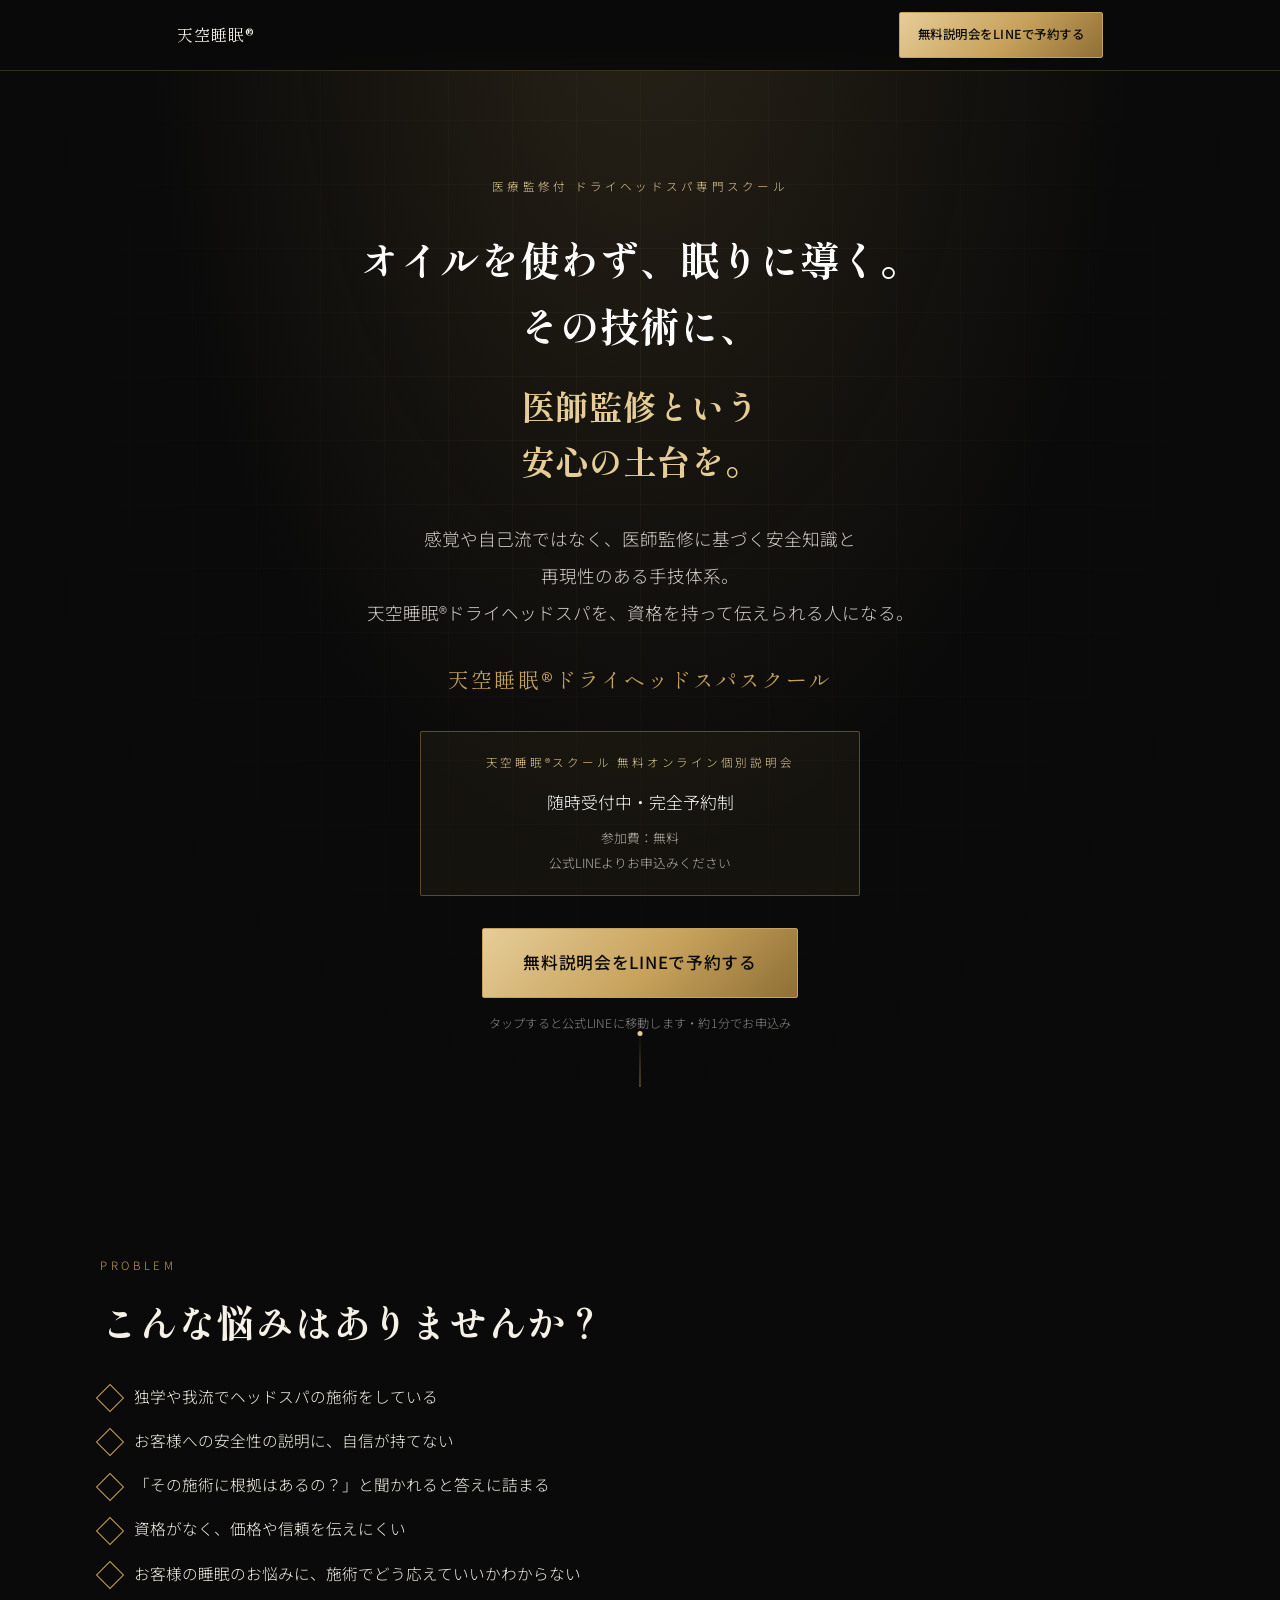
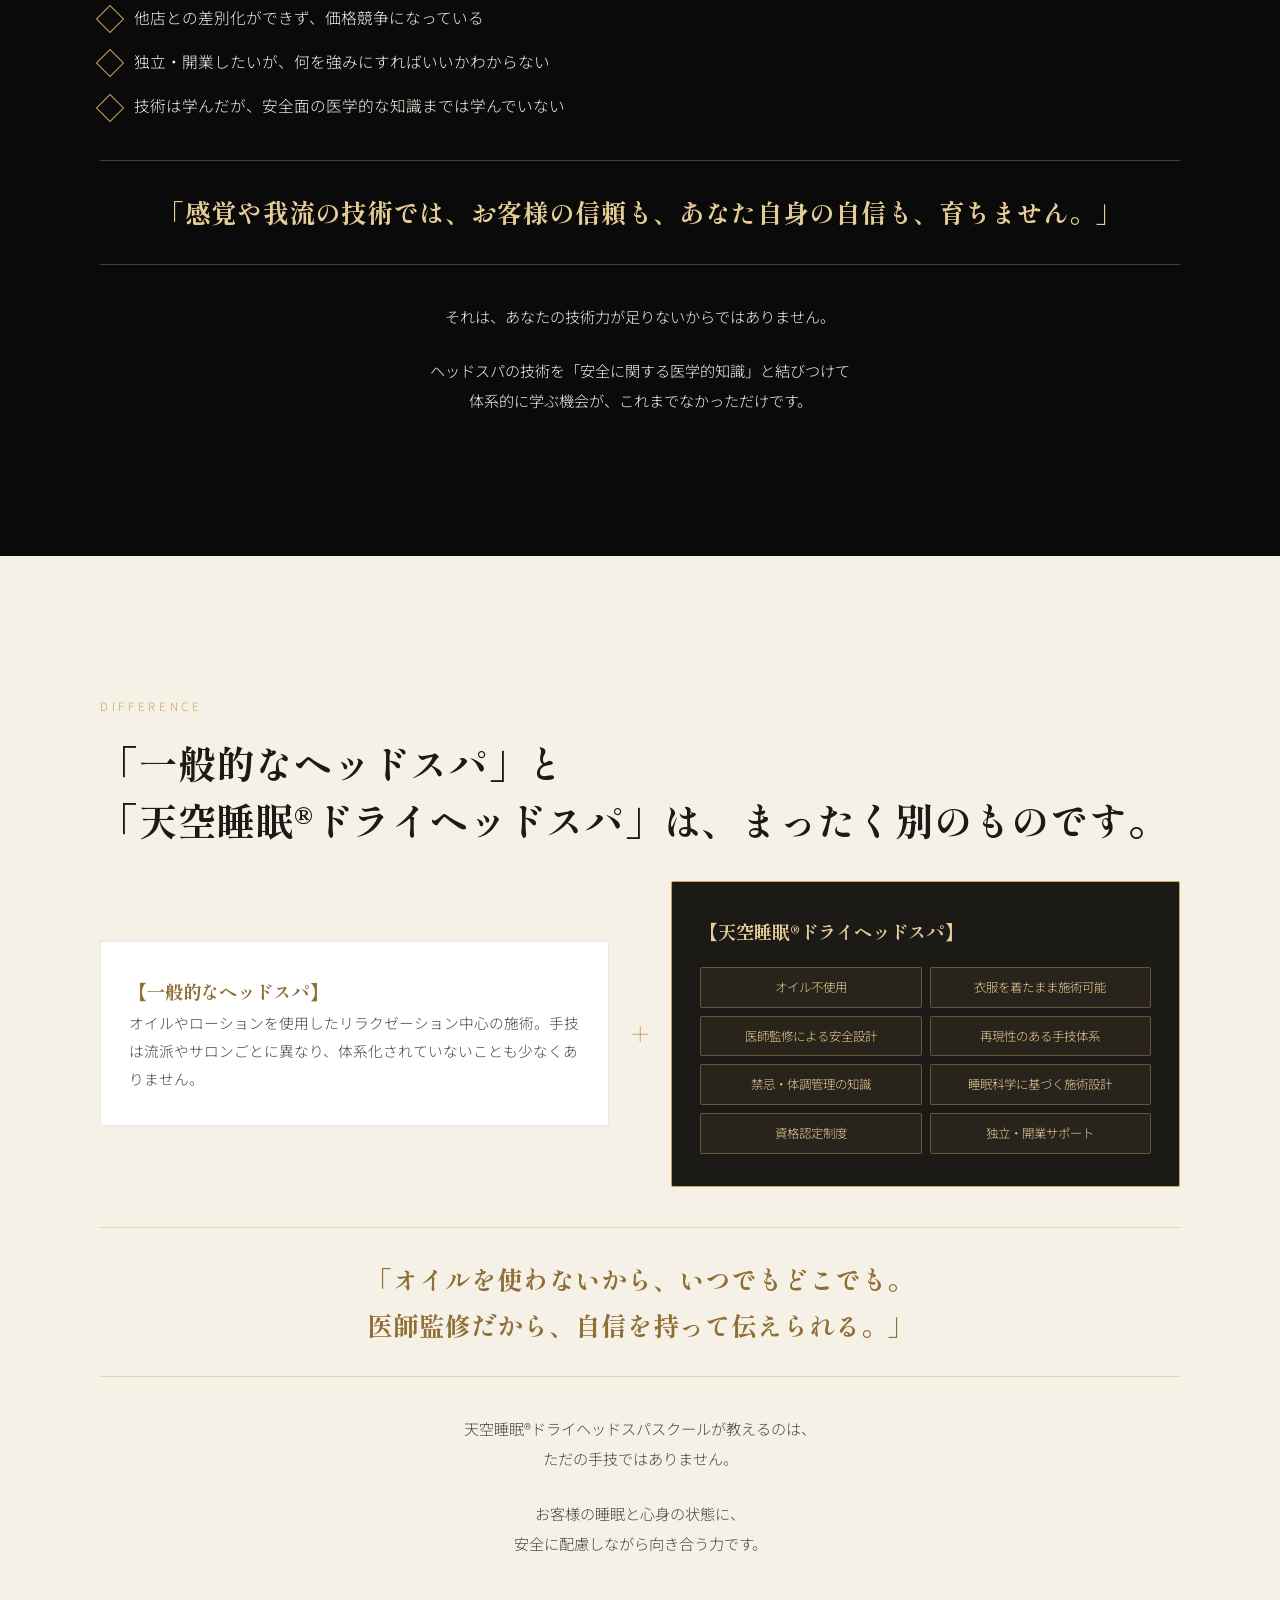
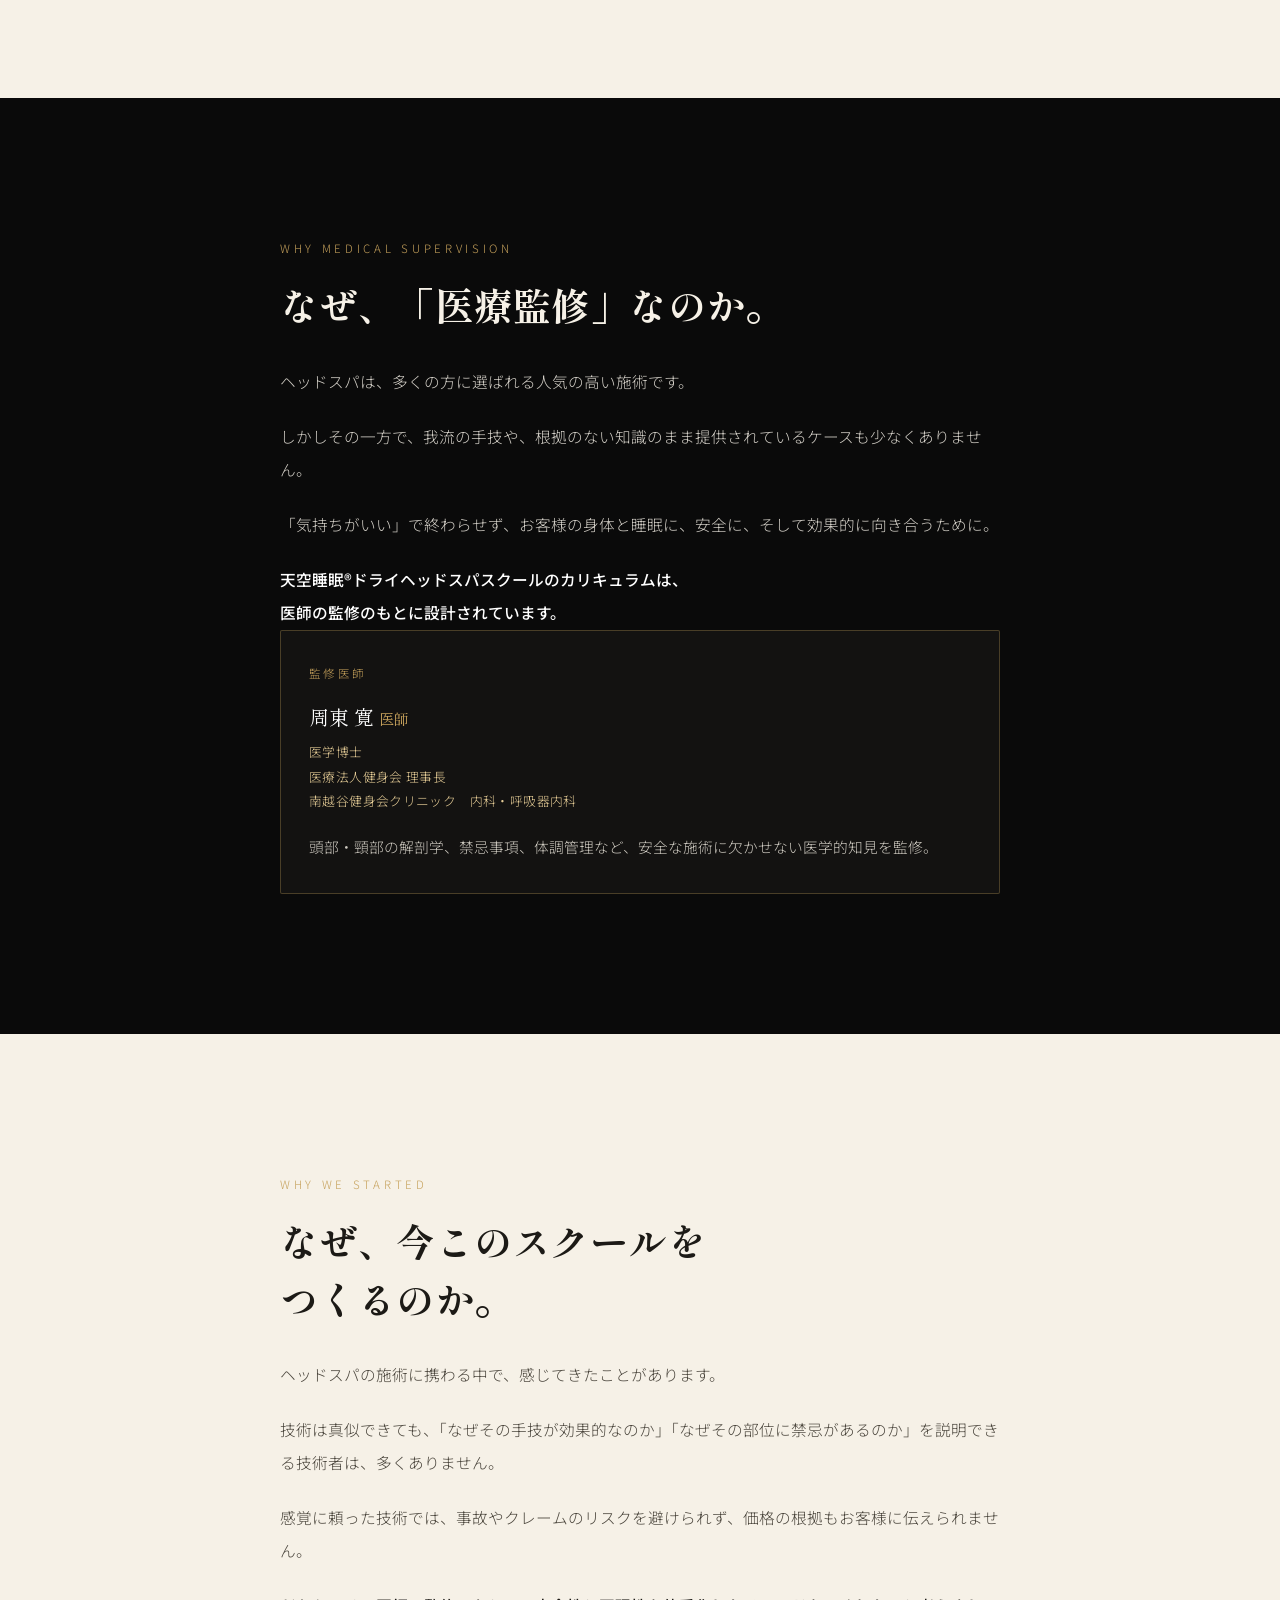
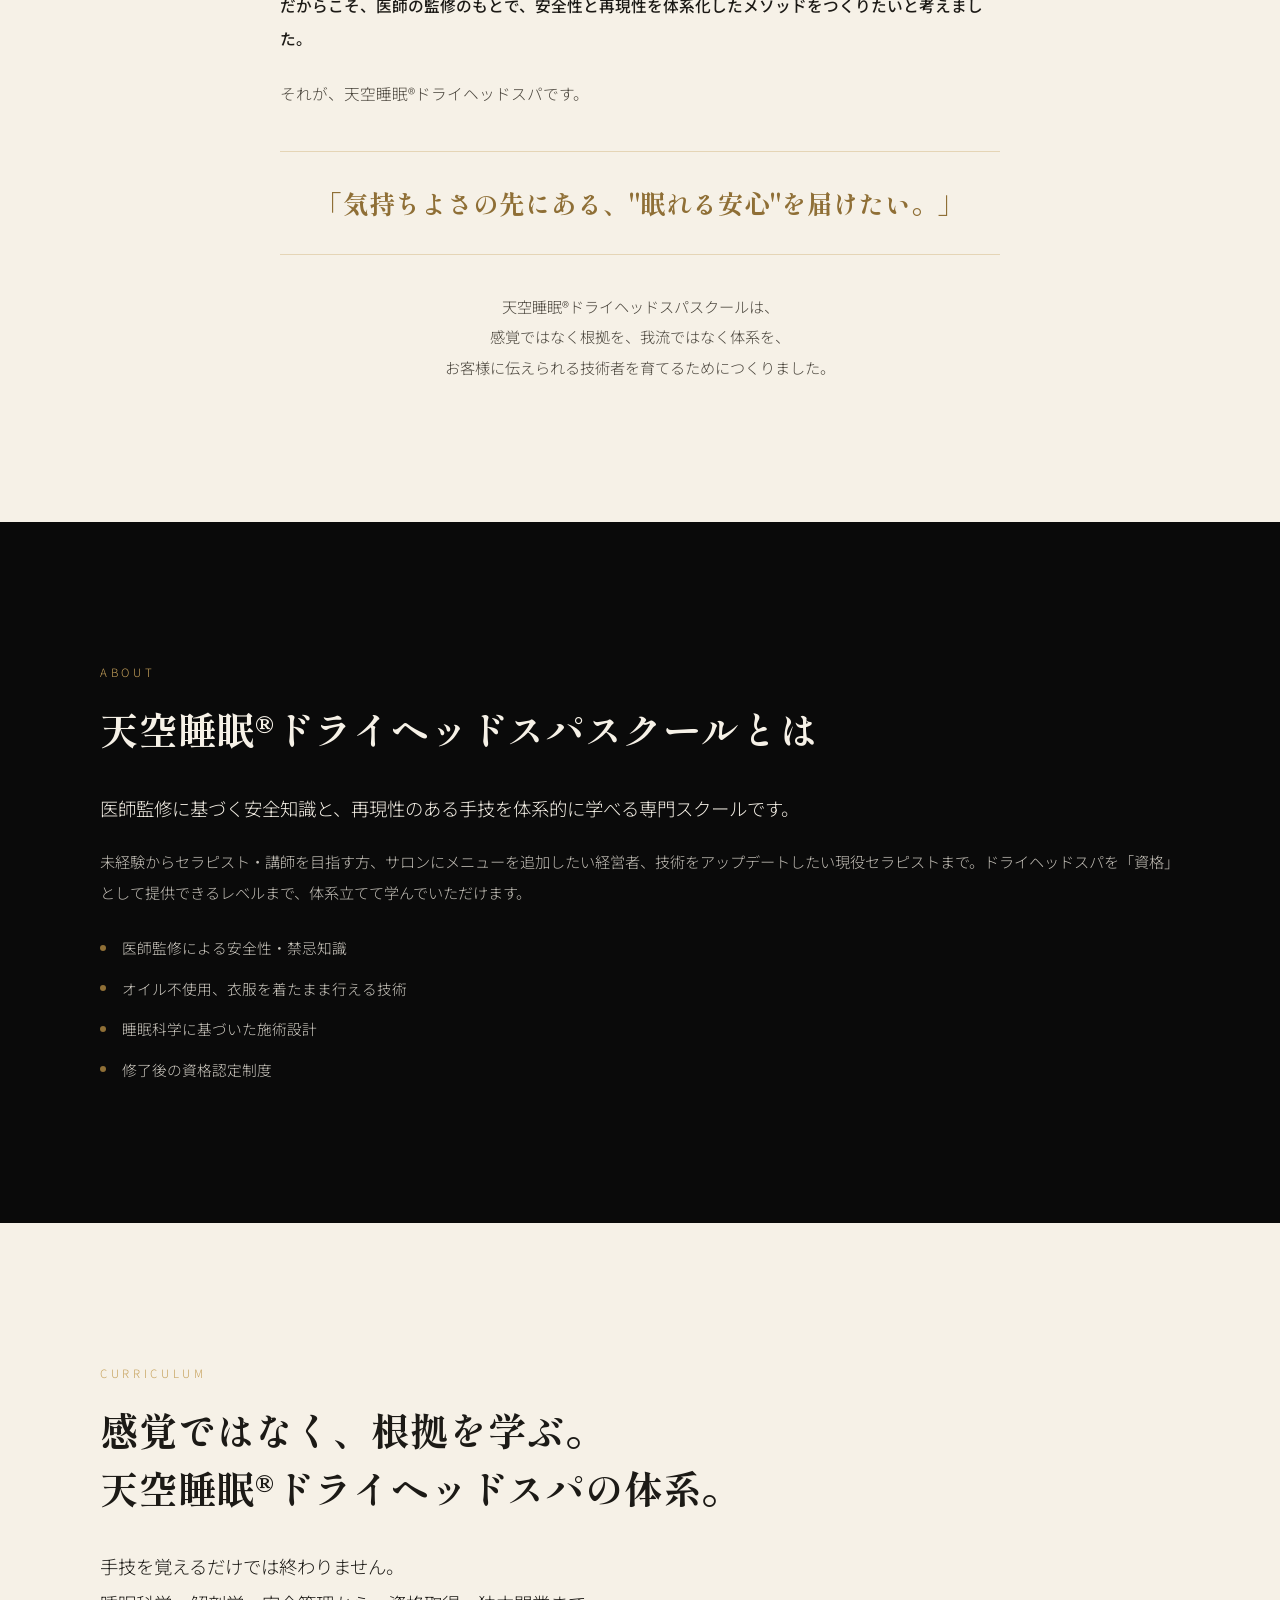
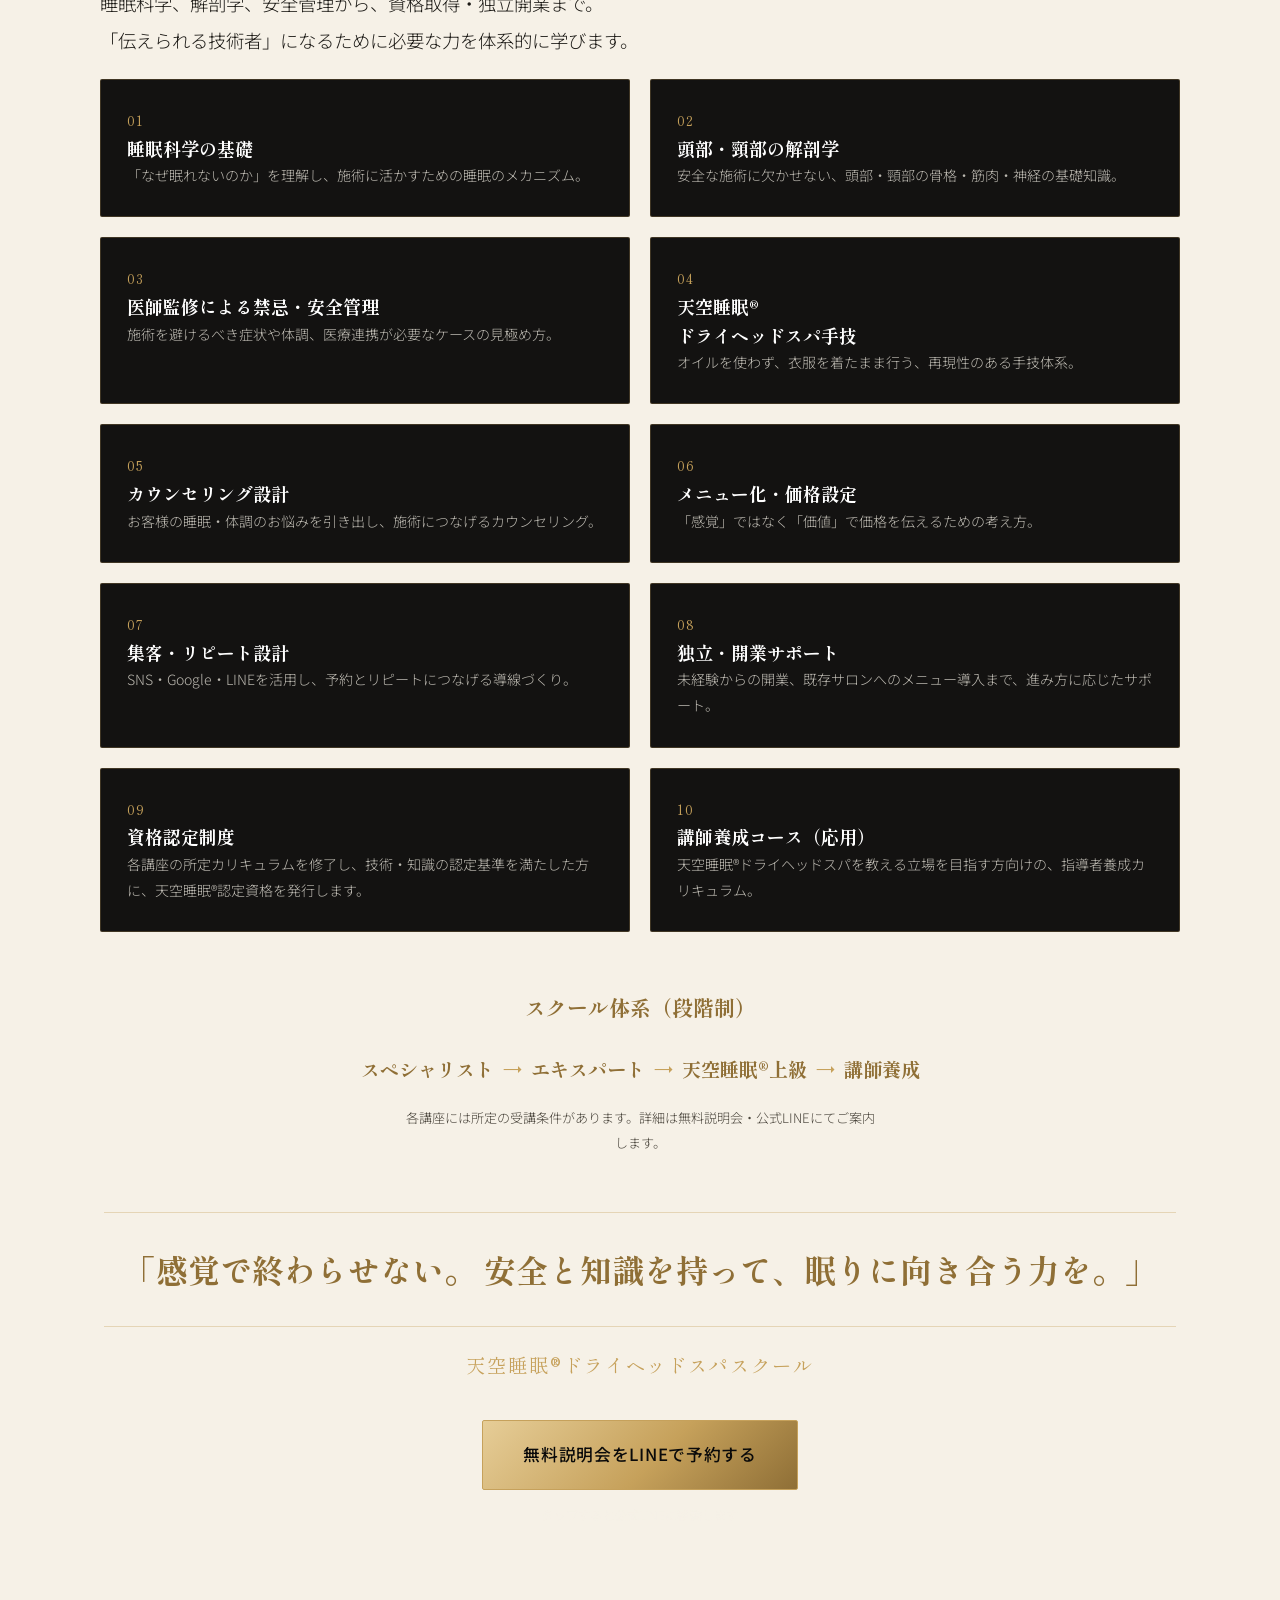
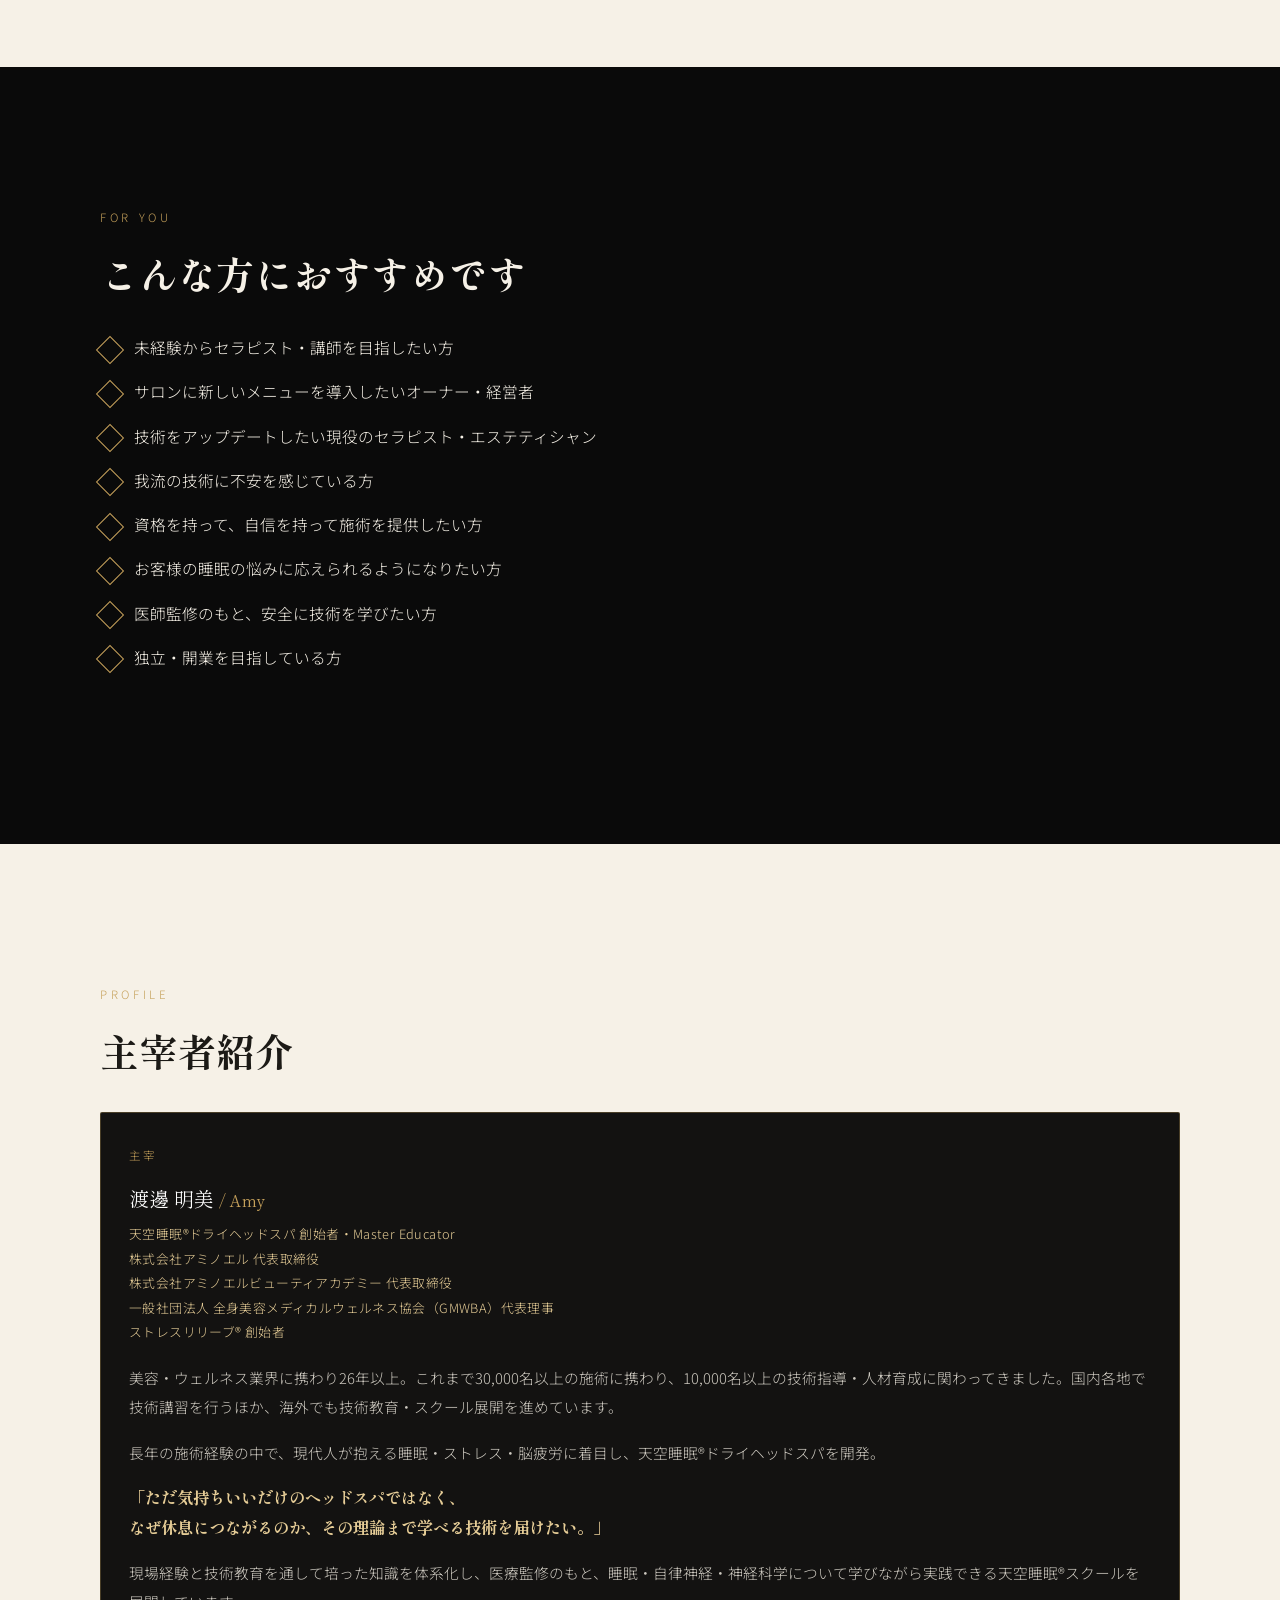
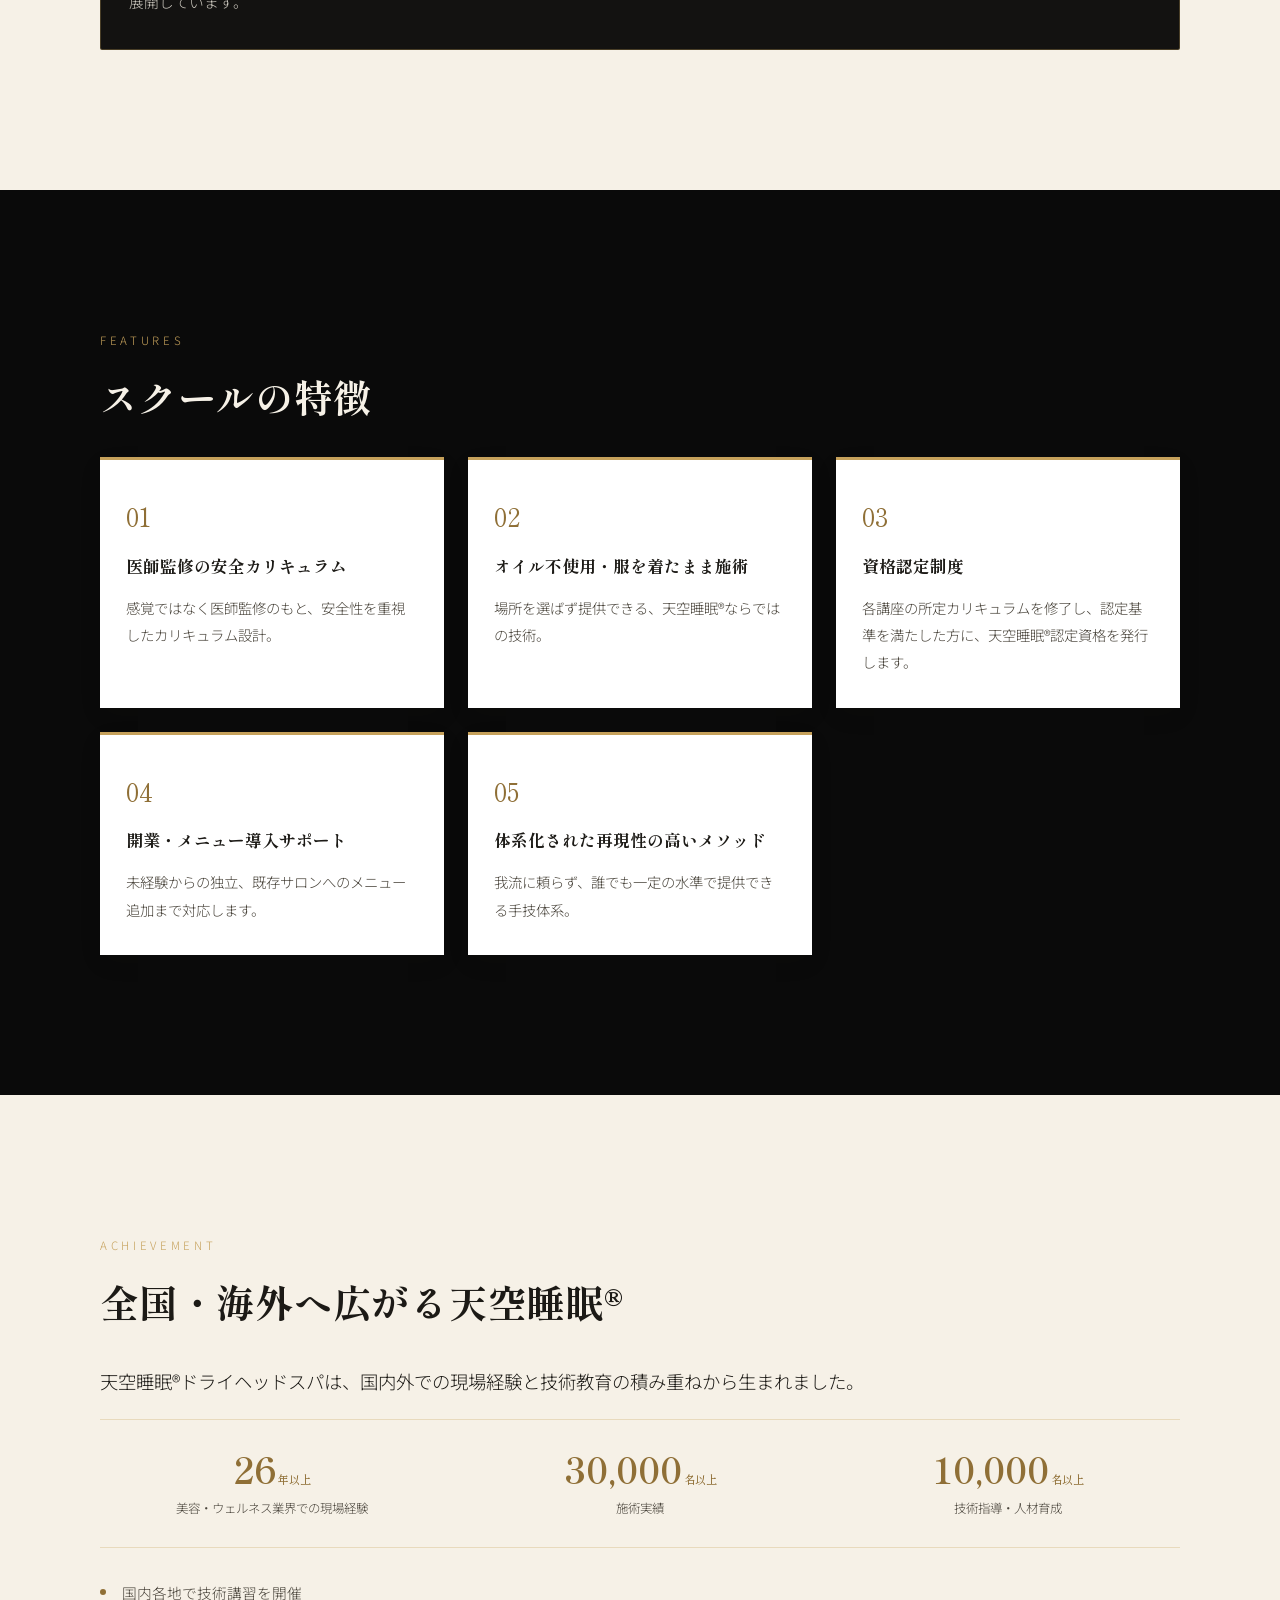
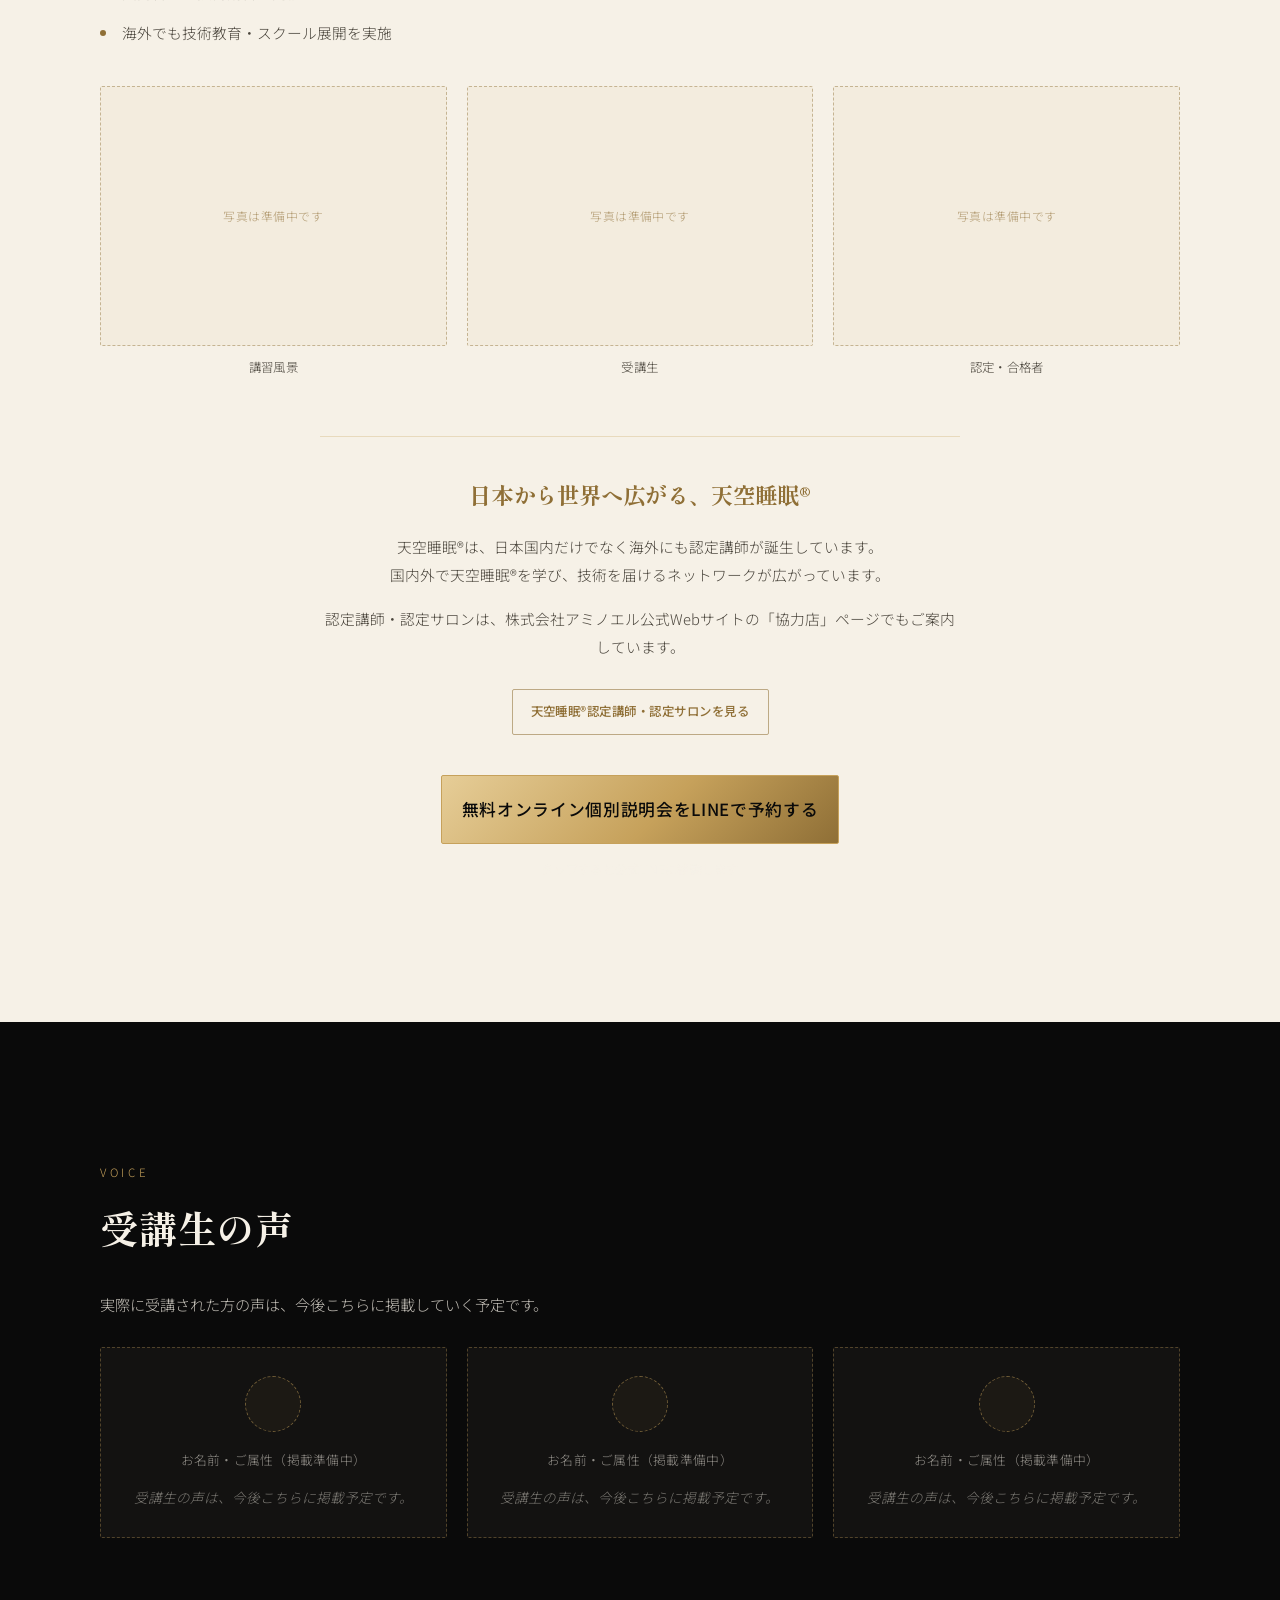
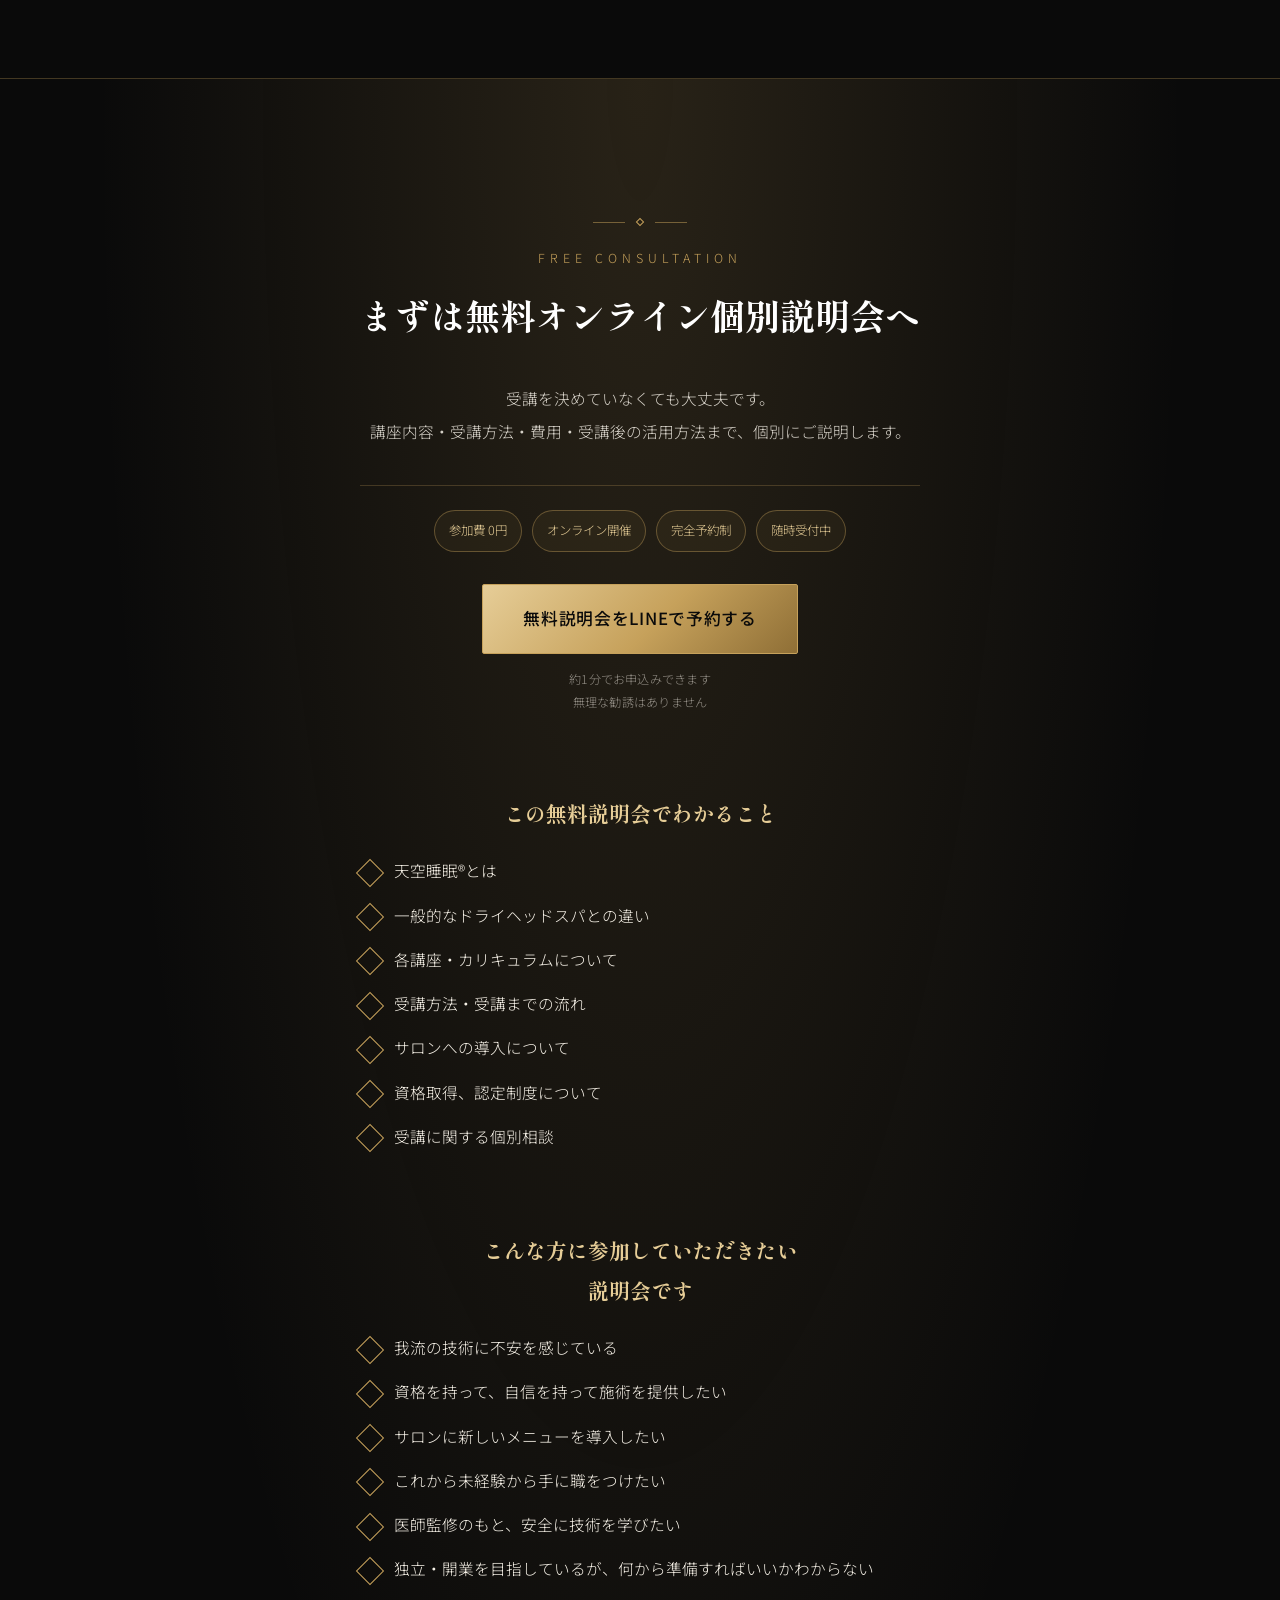
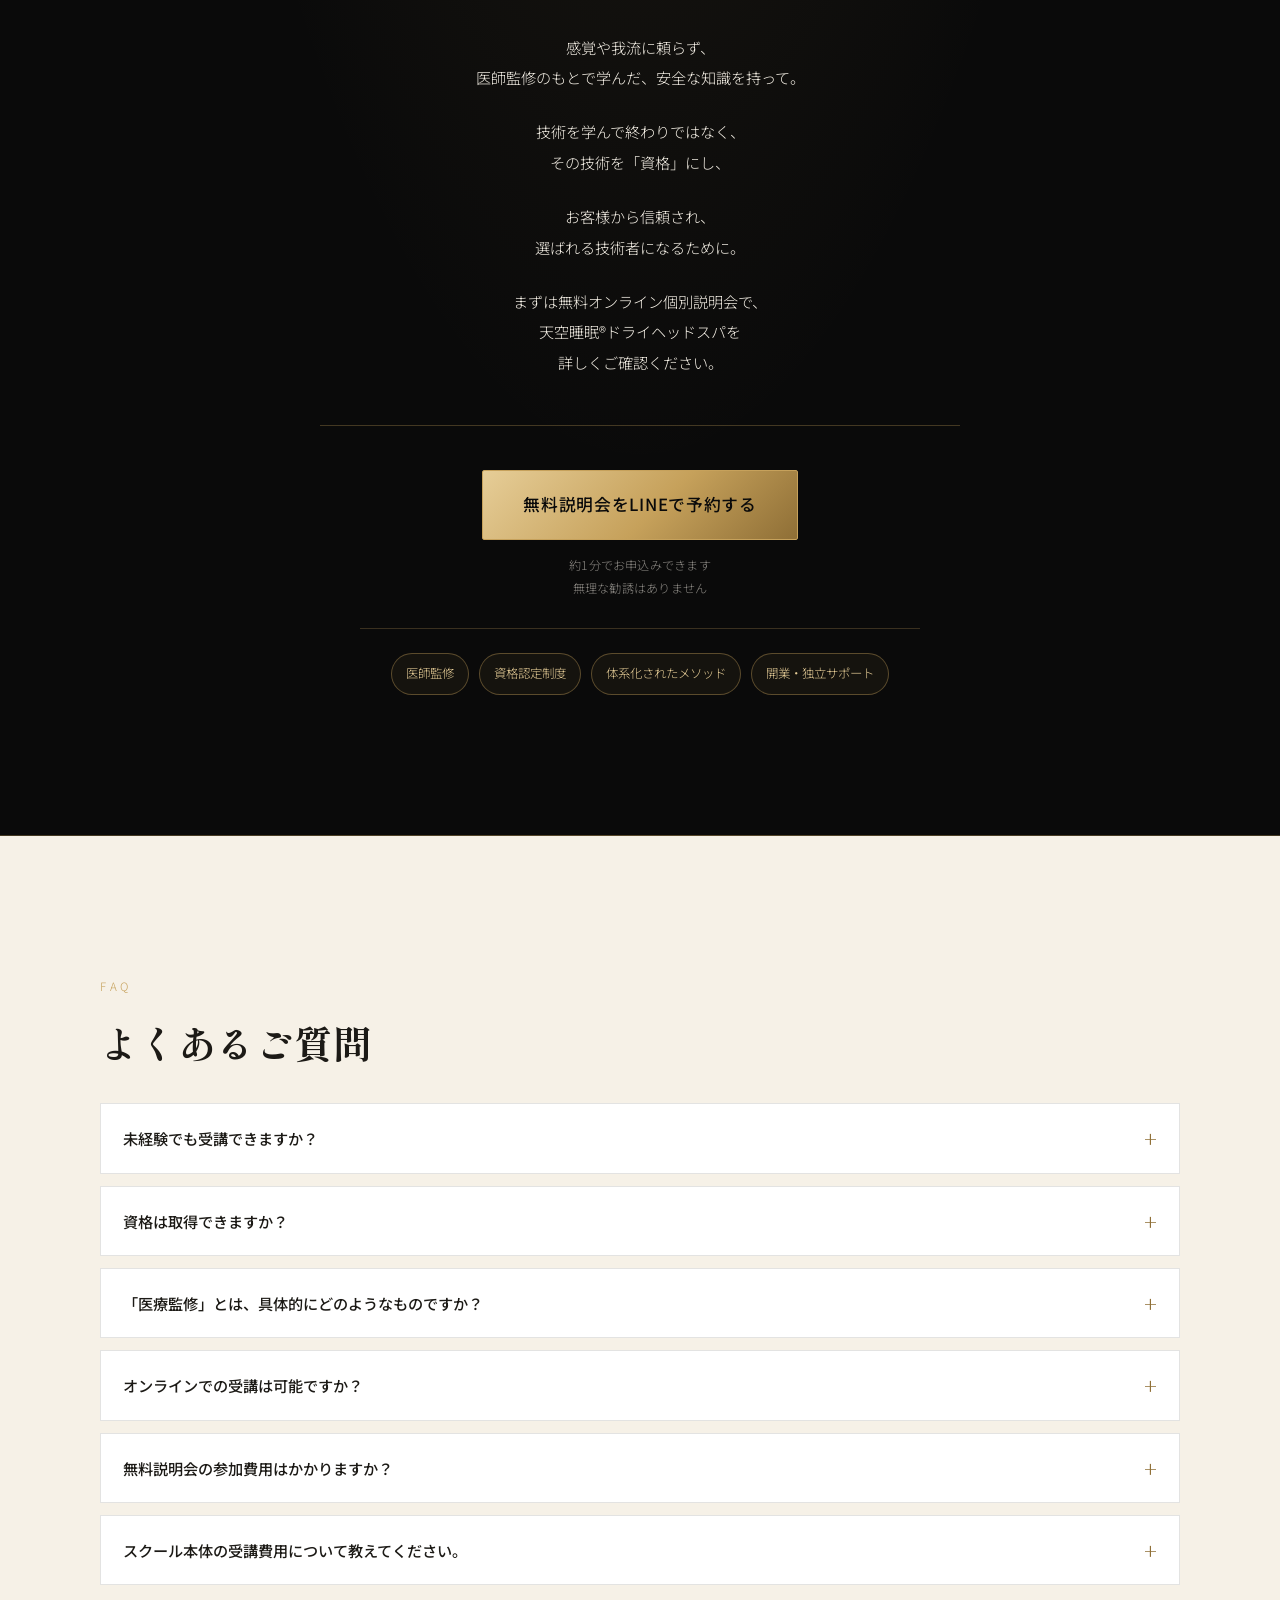
==== commit 17bc955e: "Strengthen achievement section with nationwide/international network copy and 協力店 sub-CTA Not pushed" ====
--- a/index.html
+++ b/index.html
@@ -410,6 +410,18 @@
           <div class="photo-grid__frame" aria-hidden="true"><span>写真は準備中です</span></div>
           <figcaption>認定・合格者</figcaption>
         </figure>
+      </div>
+
+      <div class="achievement-network">
+        <h3 class="achievement-network__title">日本から世界へ広がる、天空睡眠®︎</h3>
+        <p class="achievement-network__text">天空睡眠®︎は、日本国内だけでなく海外にも認定講師が誕生しています。<br>国内外で天空睡眠®︎を学び、技術を届けるネットワークが広がっています。</p>
+        <p class="achievement-network__text">認定講師・認定サロンは、株式会社アミノエル公式Webサイトの「協力店」ページでもご案内しています。</p>
+        <a href="https://aminoel.com/participating-salon/" target="_blank" rel="noopener noreferrer" class="btn btn--small btn--outline-gold achievement-network__sub-cta">天空睡眠®︎認定講師・認定サロンを見る</a>
+      </div>
+
+      <div class="achievement-cta">
+        <a href="#" class="btn btn--gold btn--large btn--tight js-cta">無料オンライン個別説明会をLINEで予約する</a>
+        <p class="hero__cta-note">タップすると公式LINEに移動します</p>
       </div>
     </div>
   </section>
--- a/css/style.css
+++ b/css/style.css
@@ -114,9 +114,28 @@
   .btn--large { width: auto; }
 }
 
+.btn--large.btn--tight {
+  padding-left: 20px;
+  padding-right: 20px;
+  font-size: clamp(0.82rem, 3.6vw, 1.05rem);
+  max-width: 460px;
+}
+
 .btn--small {
   padding: 10px 18px;
   font-size: 0.78rem;
+}
+
+.btn--outline-gold {
+  background: transparent;
+  color: var(--color-gold-deep);
+  border-color: rgba(143, 111, 54, 0.55);
+}
+.btn--outline-gold:hover,
+.btn--outline-gold:focus-visible {
+  background: rgba(198, 161, 91, 0.08);
+  transform: none;
+  box-shadow: none;
 }
 
 /* ---------- Header ---------- */
@@ -648,6 +667,39 @@
   .photo-grid { grid-template-columns: repeat(3, 1fr); }
 }
 
+/* ---------- Achievement network / sub-CTA ---------- */
+.achievement-network {
+  margin: 56px auto 0;
+  padding-top: 40px;
+  border-top: 1px solid rgba(198, 161, 91, 0.3);
+  max-width: 640px;
+  text-align: center;
+}
+
+.achievement-network__title {
+  font-family: var(--font-serif);
+  font-weight: 700;
+  font-size: clamp(1.15rem, 3.6vw, 1.4rem);
+  color: var(--color-gold-deep);
+  margin: 0 0 20px;
+  line-height: 1.6;
+}
+
+.achievement-network__text {
+  font-size: 0.92rem;
+  line-height: 1.9;
+  color: var(--color-ink-soft);
+  margin: 0 0 16px;
+}
+.achievement-network__text:last-of-type { margin-bottom: 28px; }
+
+.achievement-cta {
+  margin-top: 40px;
+  display: flex;
+  flex-direction: column;
+  align-items: center;
+}
+
 /* ---------- Voice (testimonial) cards ---------- */
 .voice-grid {
   display: grid;
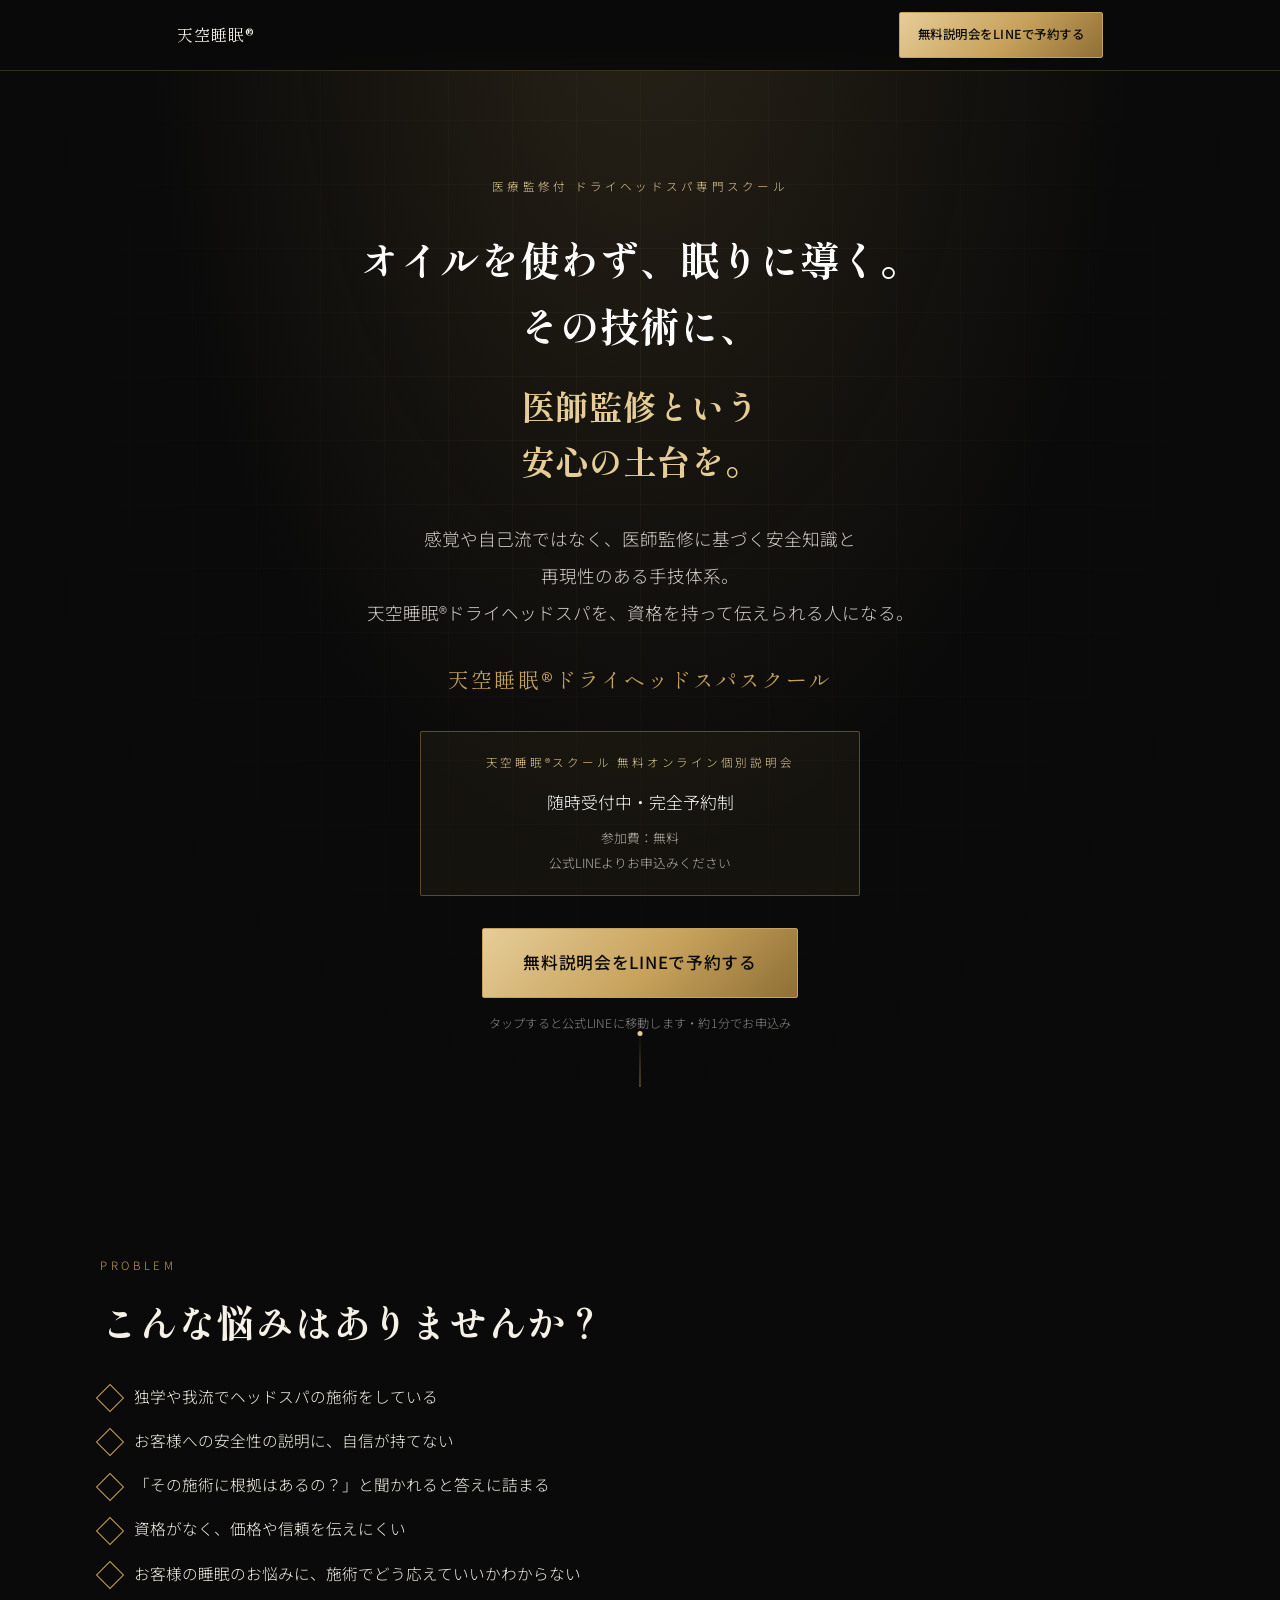
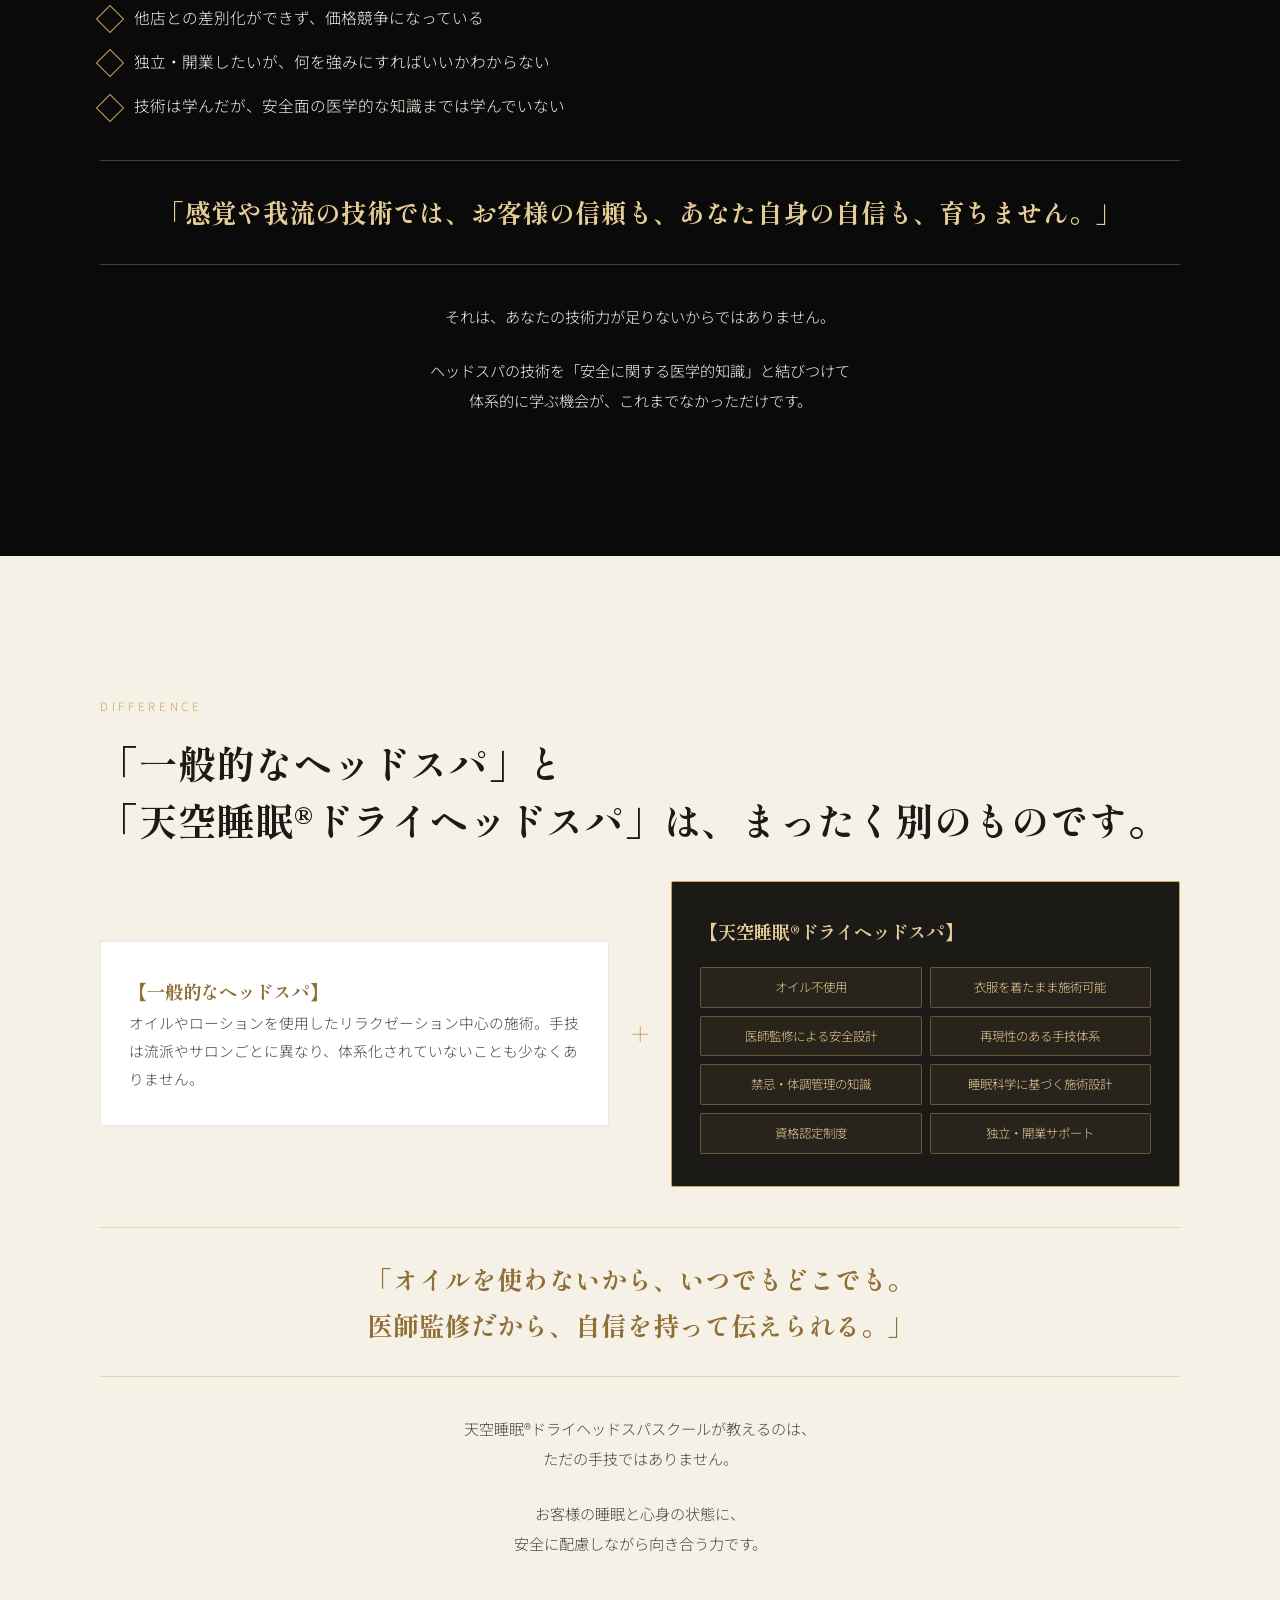
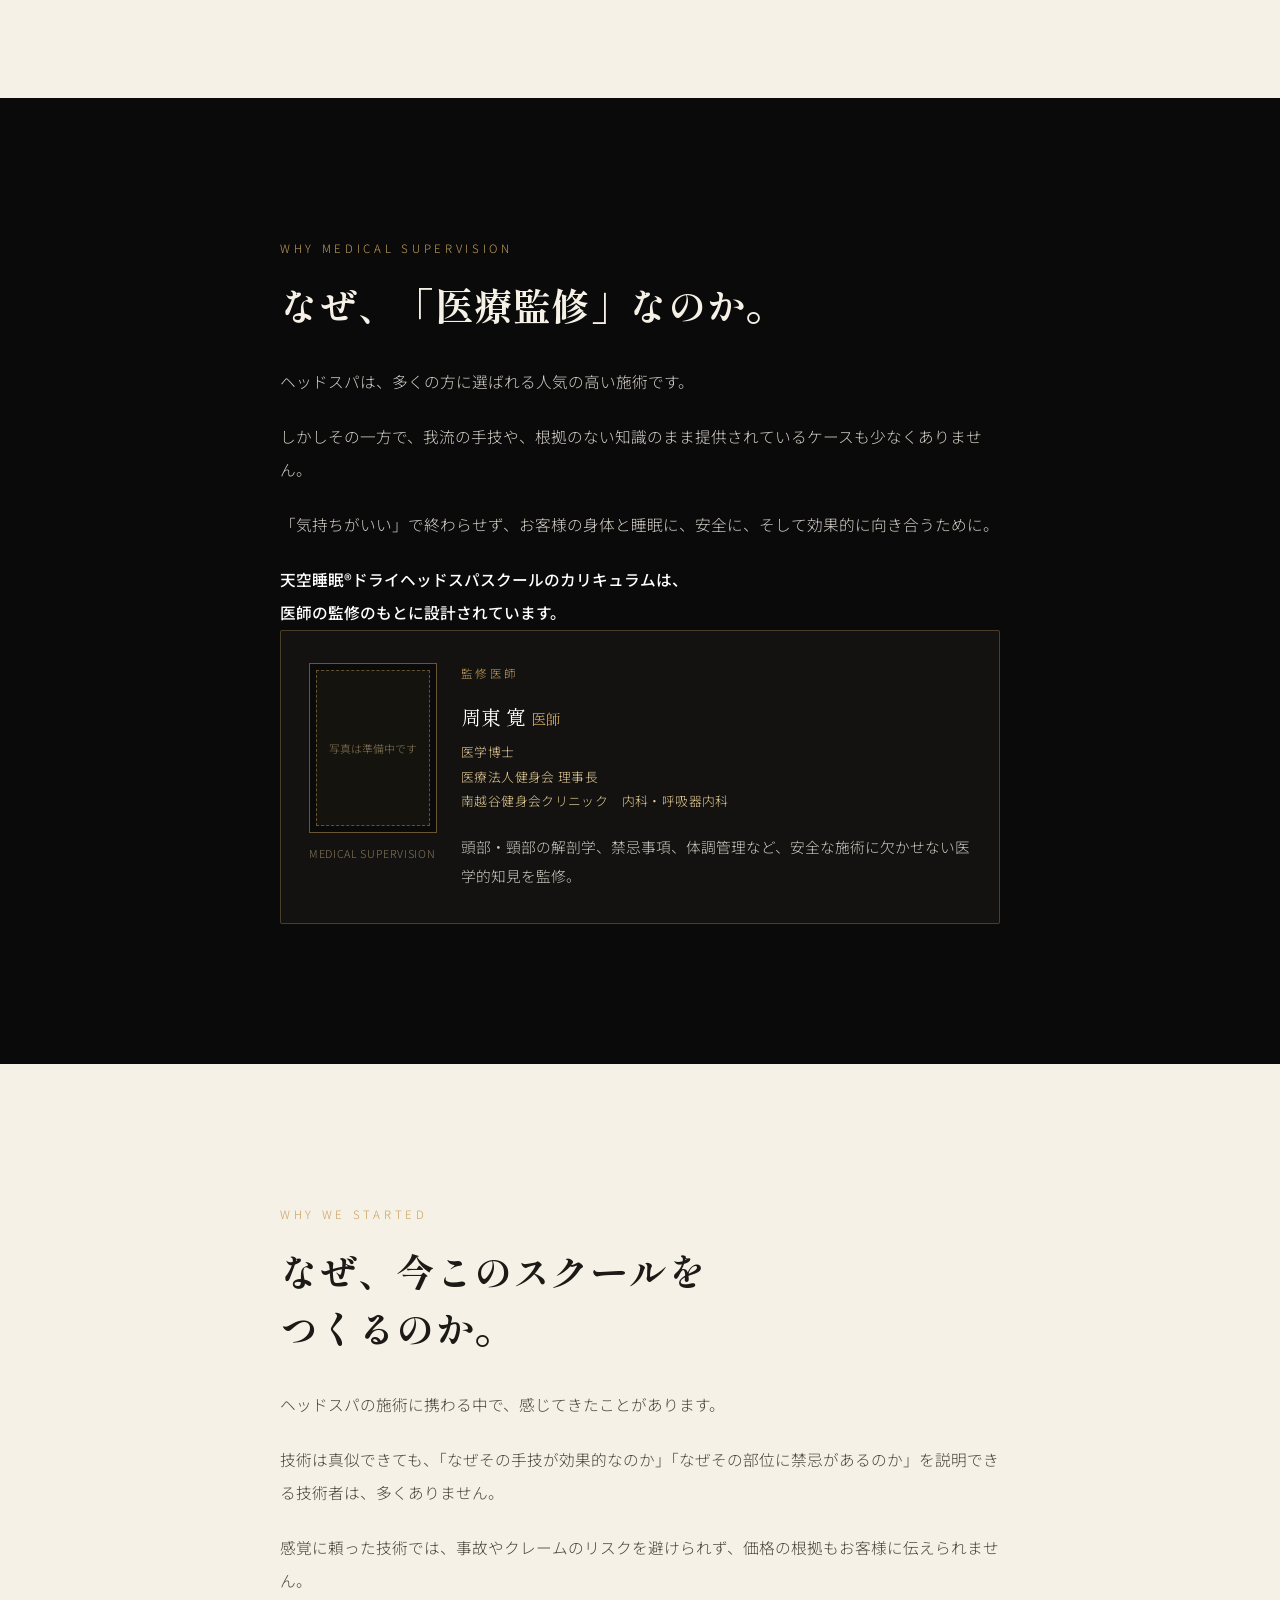
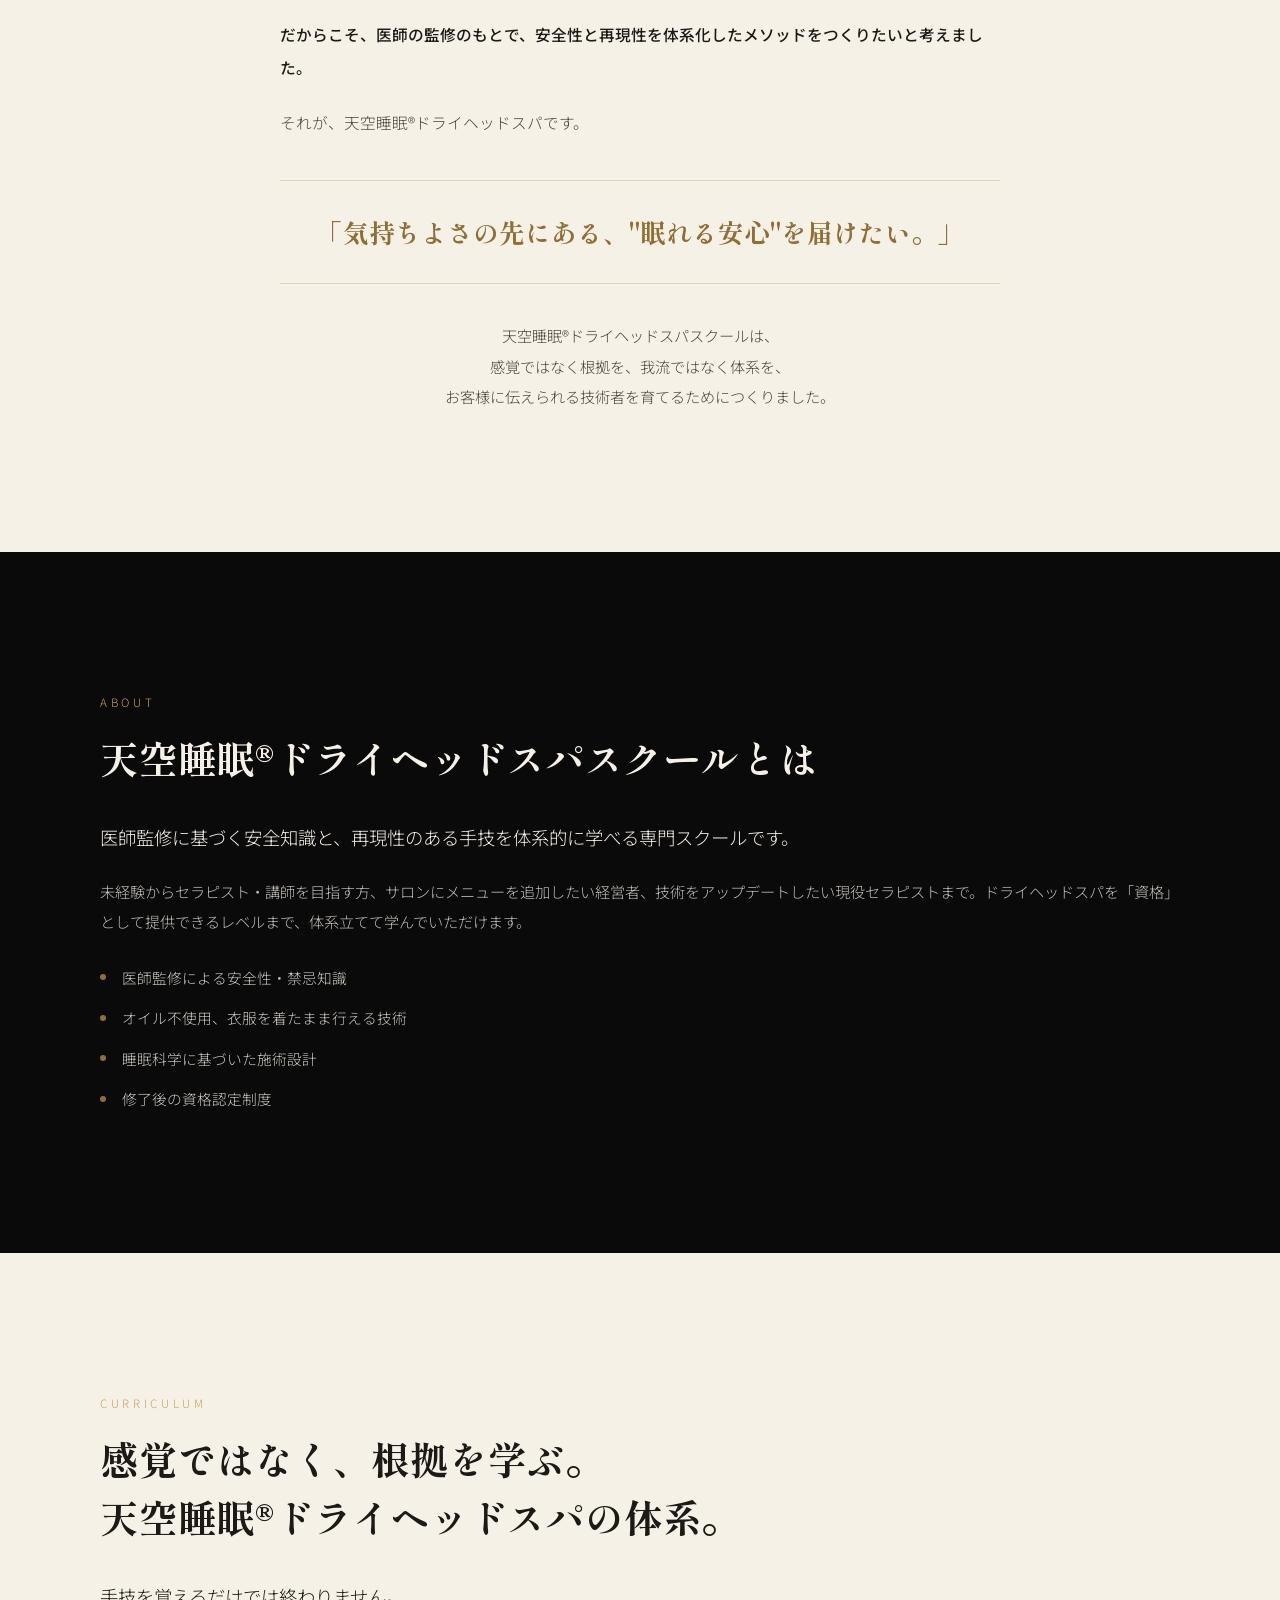
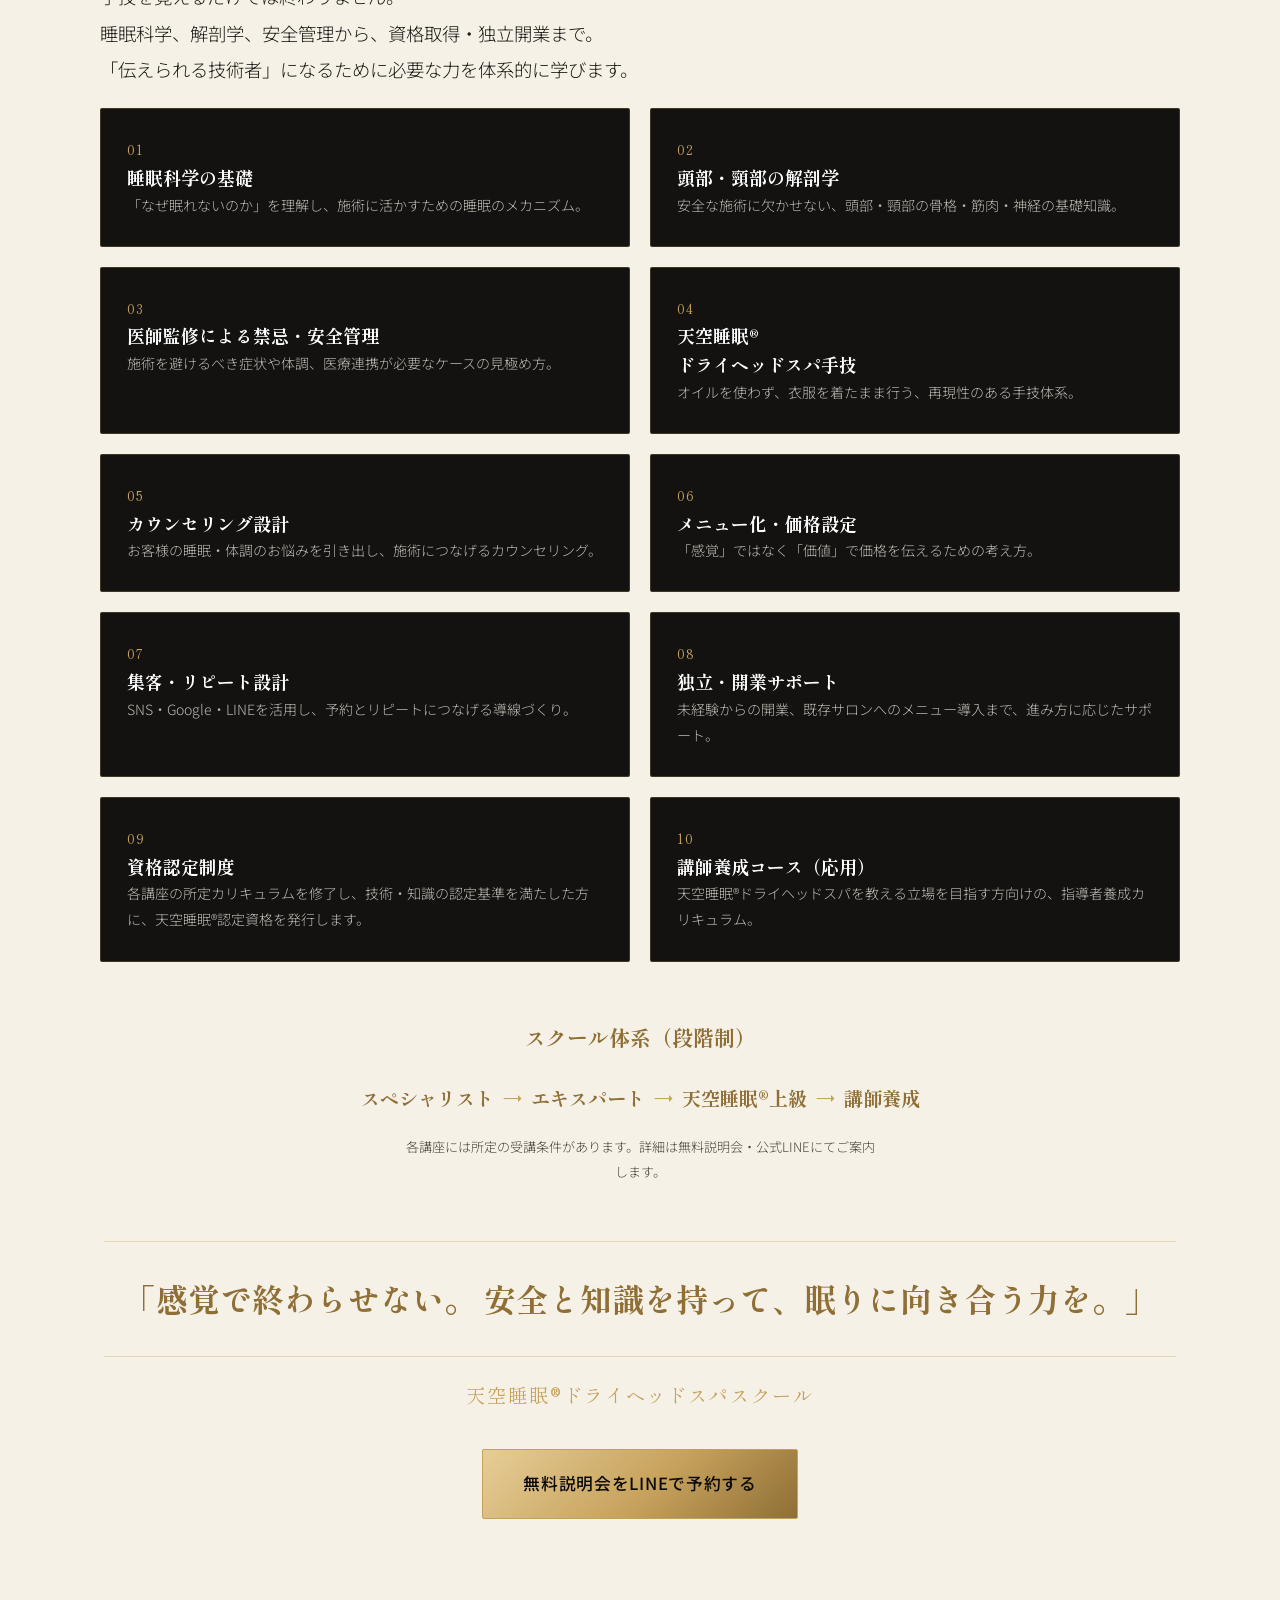
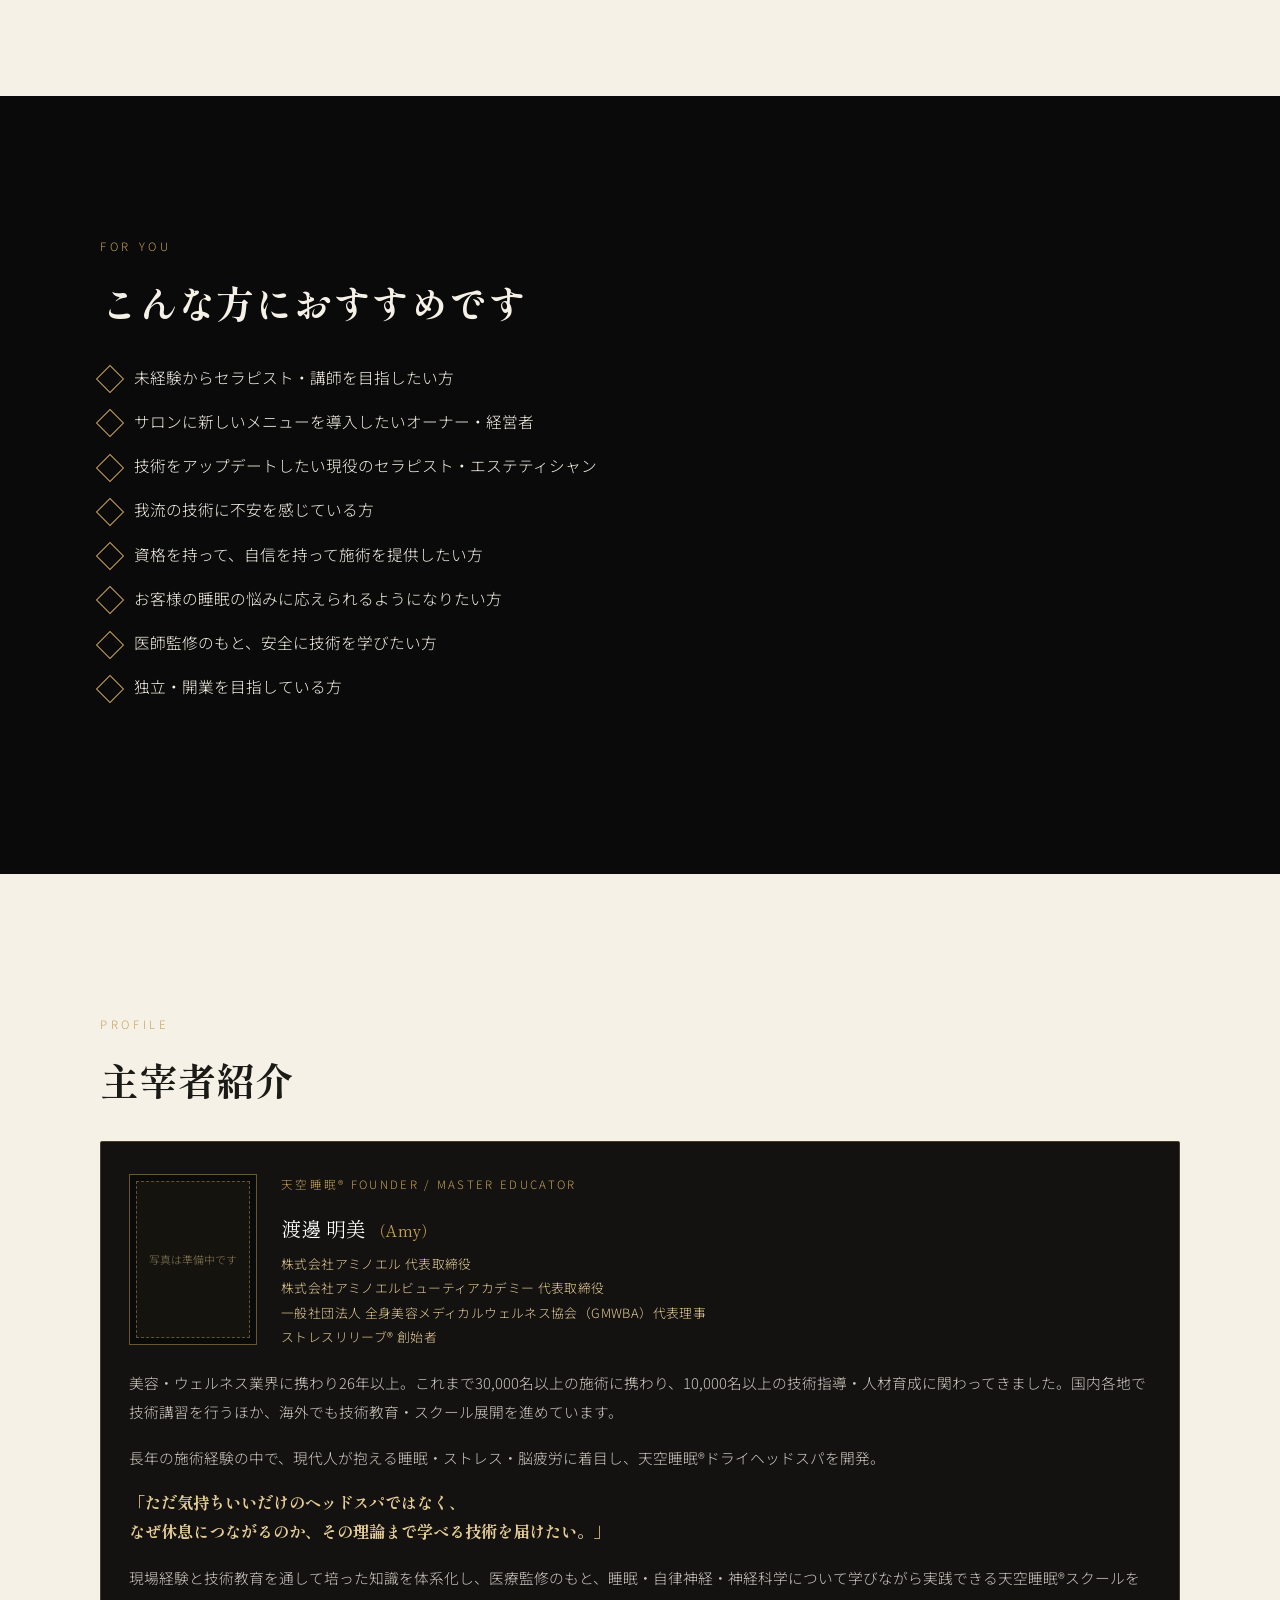
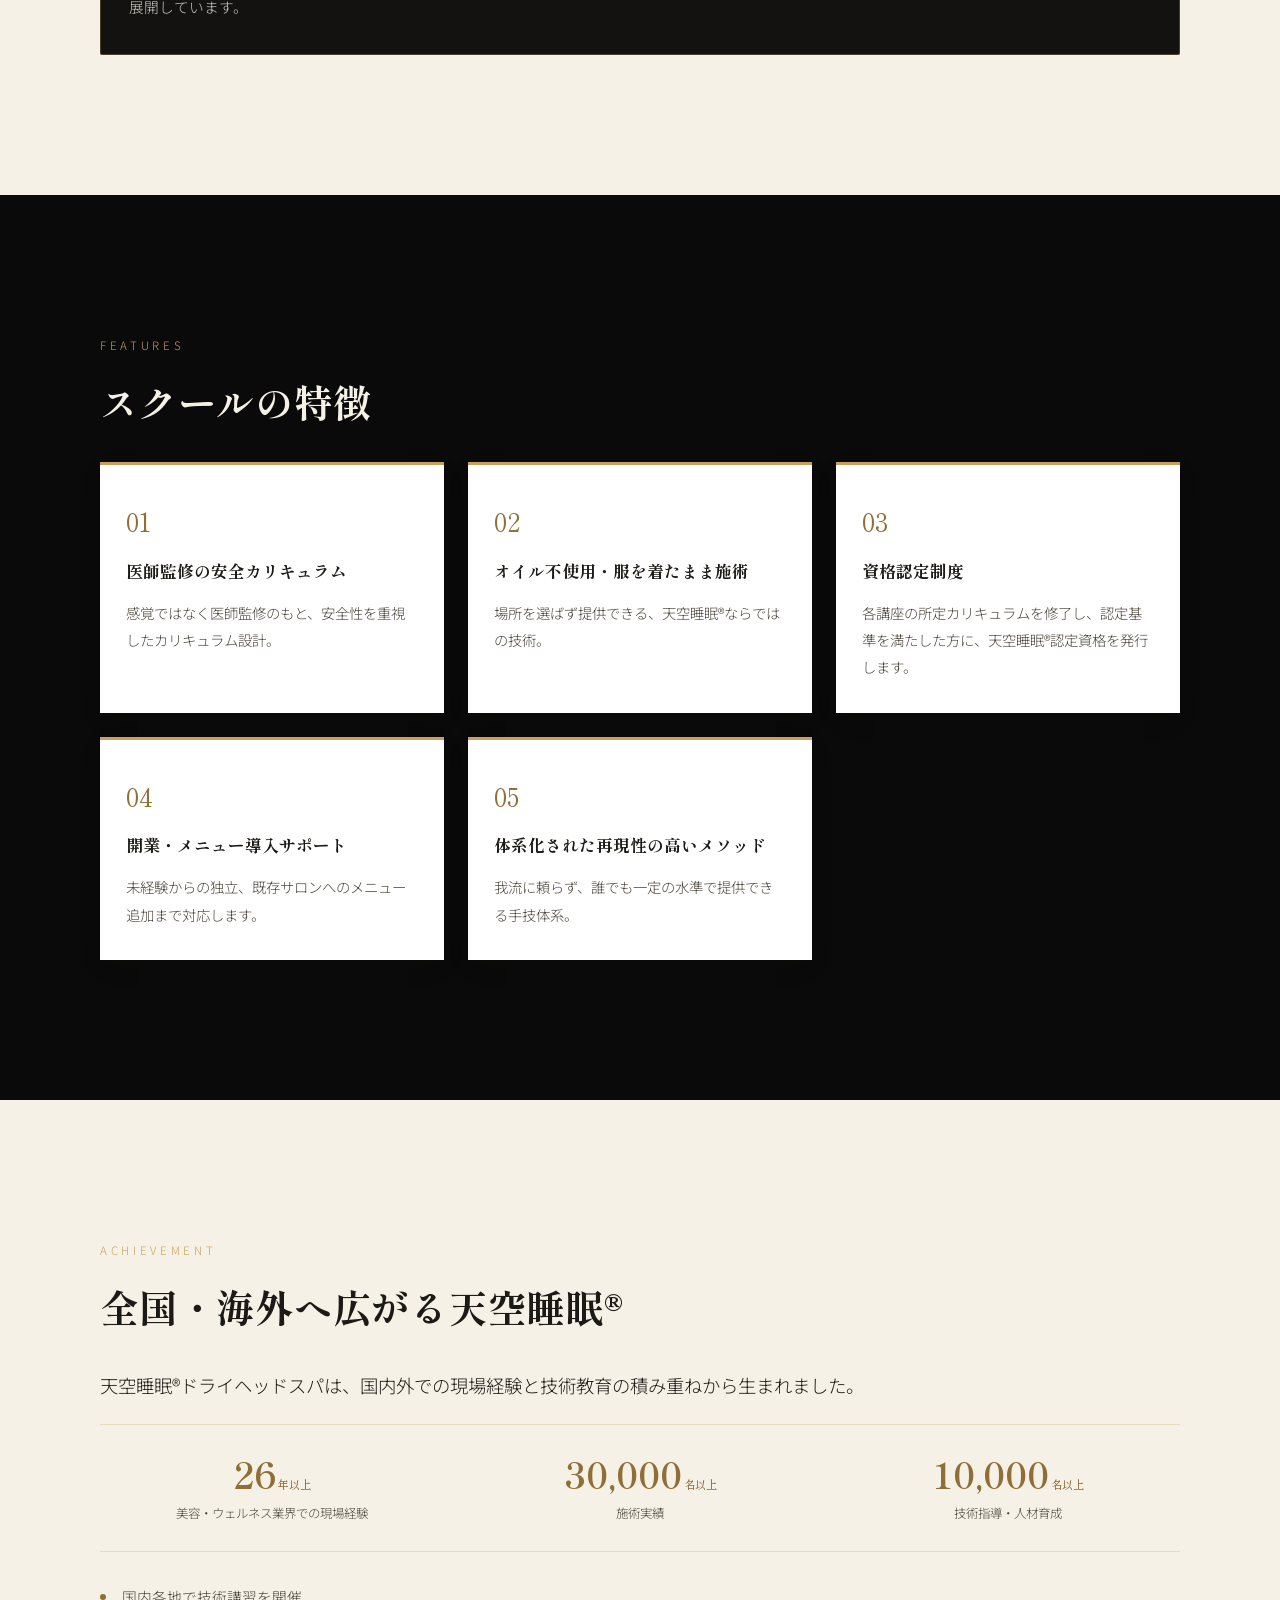
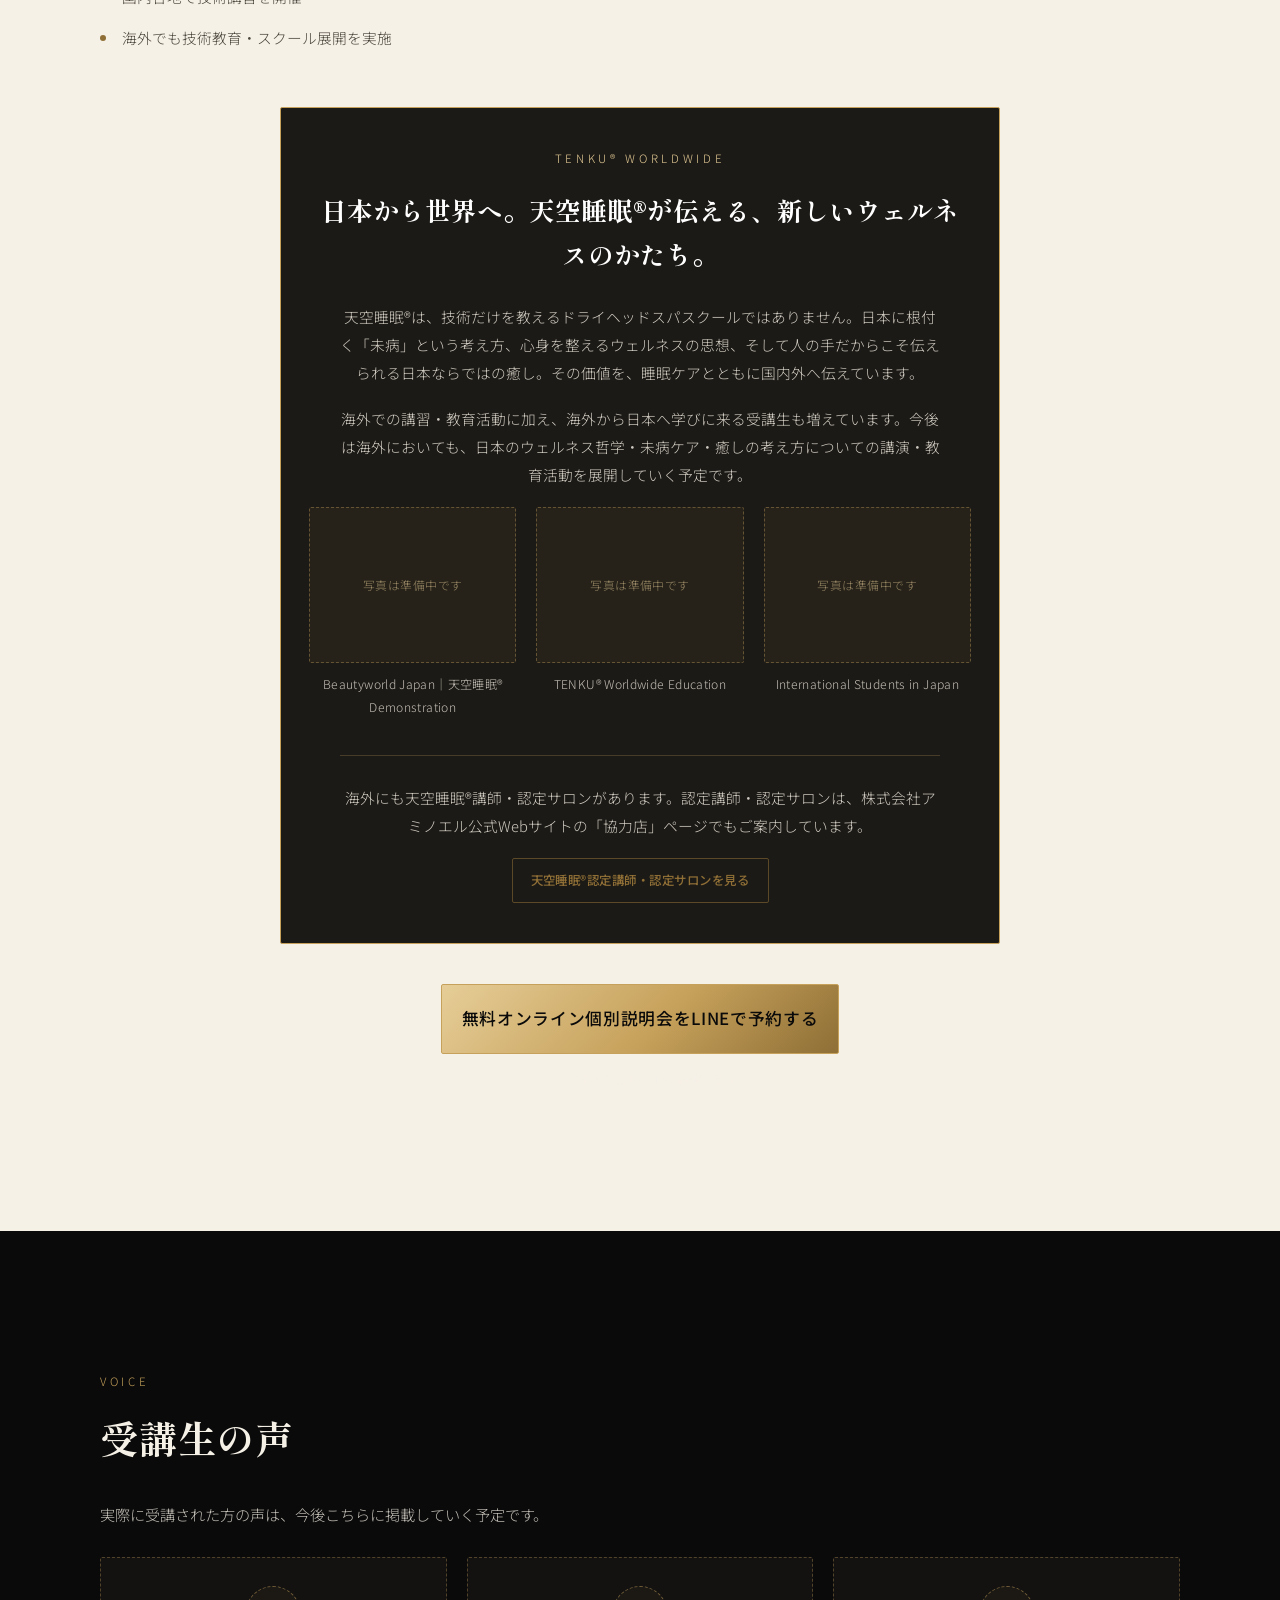
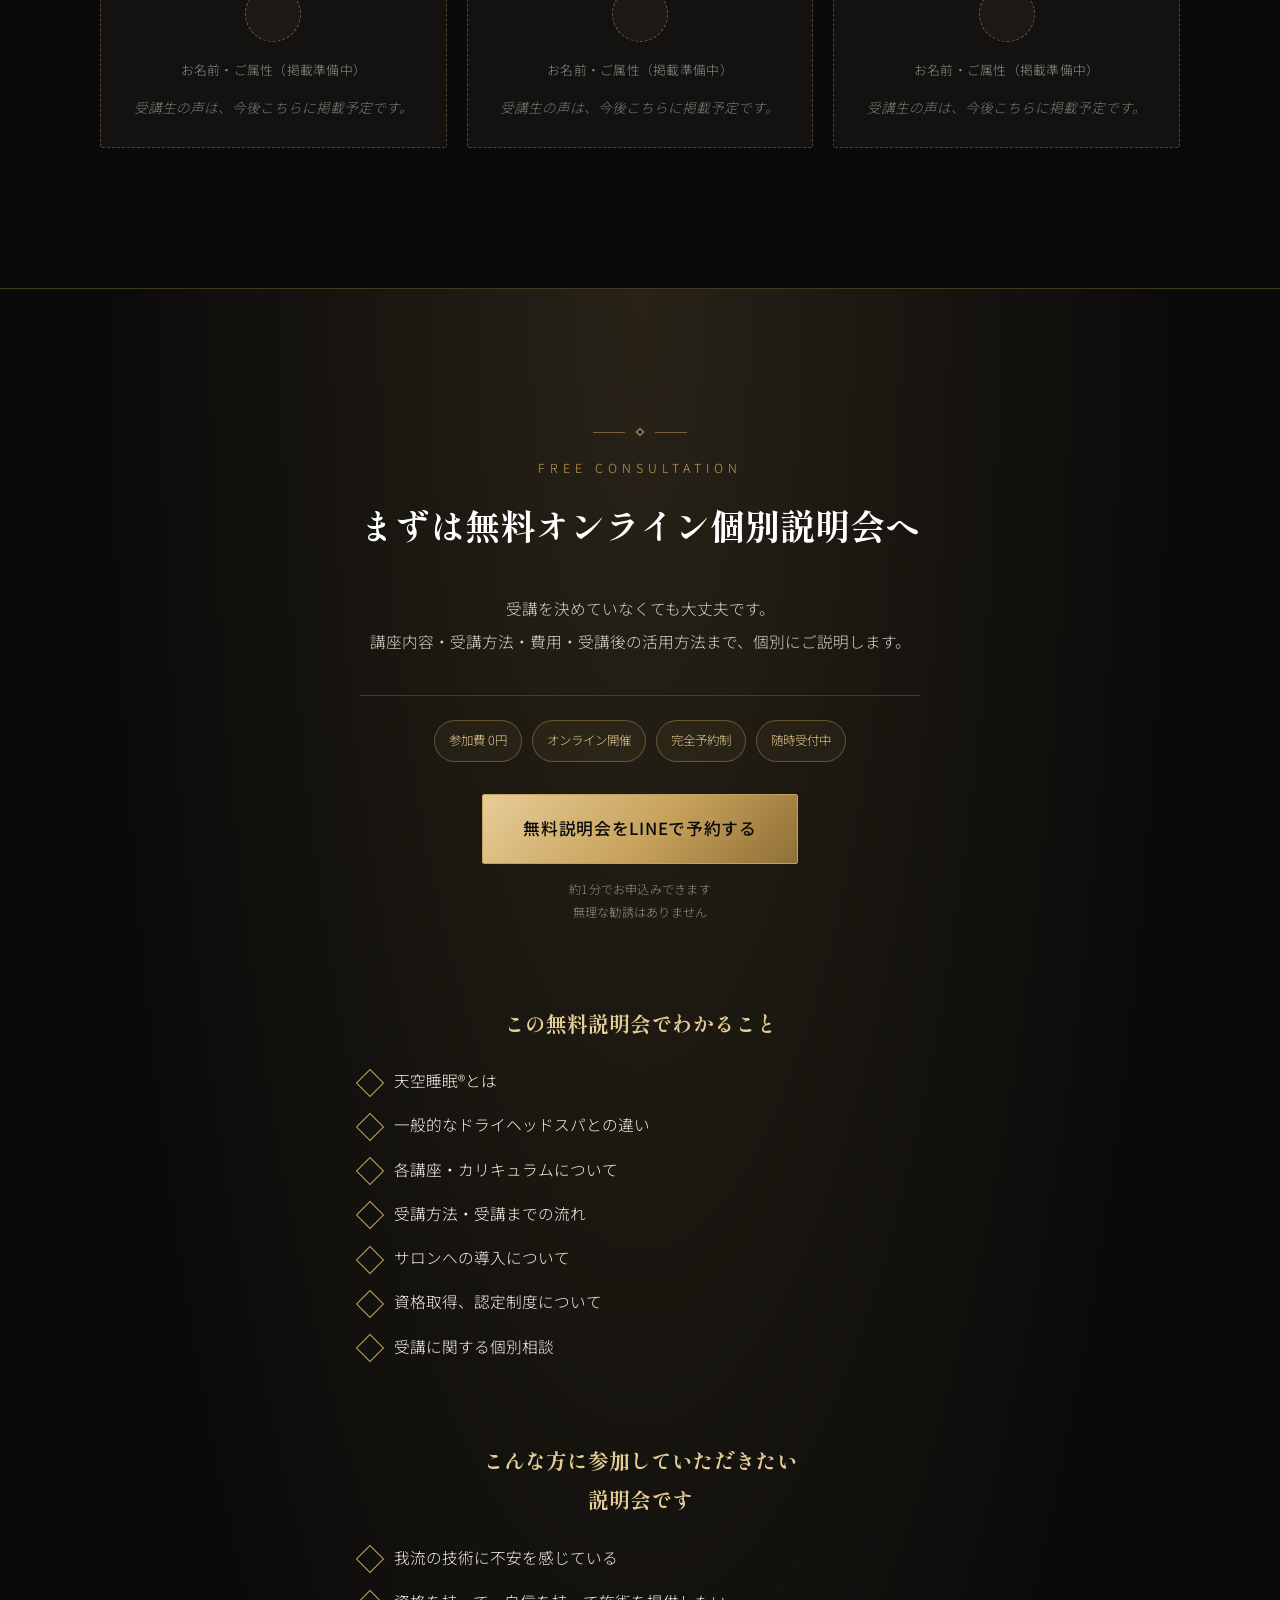
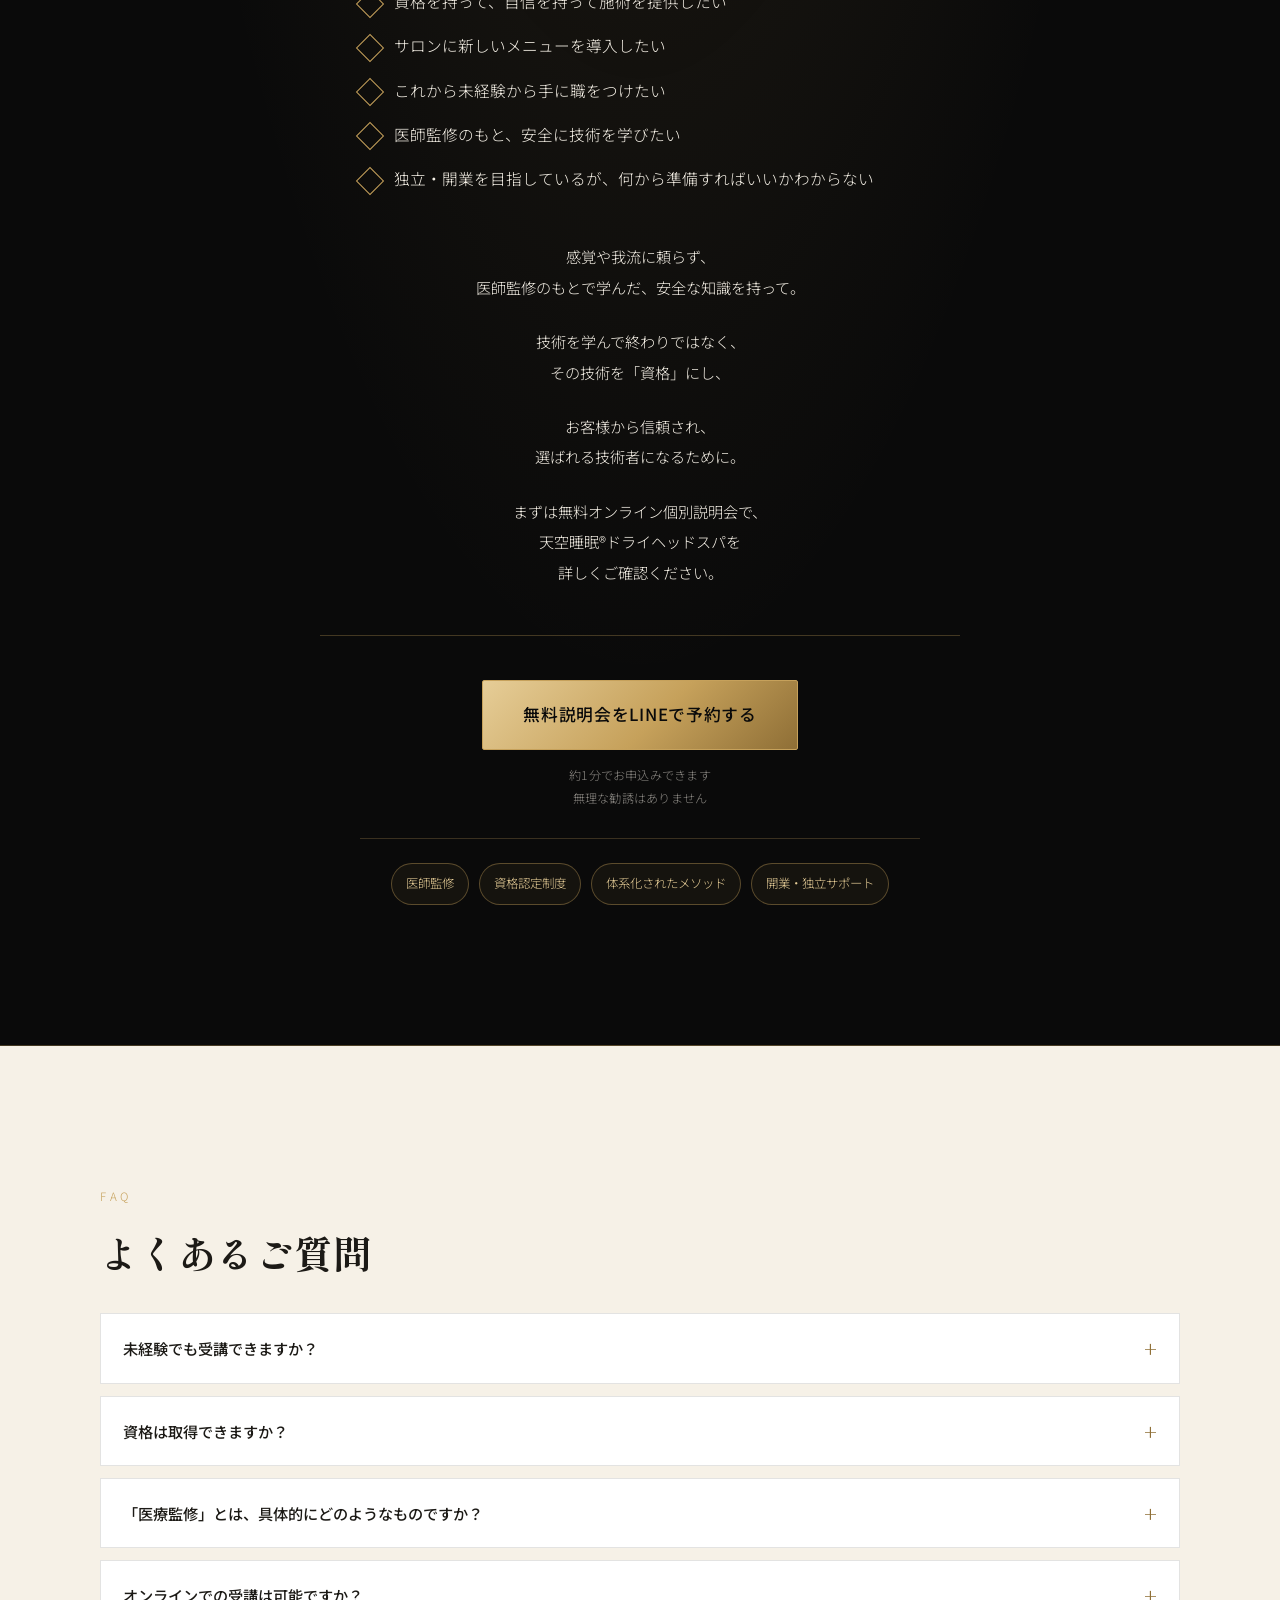
==== commit e194f4d8: "Strengthen worldwide/achievement section with TENKU WORLDWIDE panel and add photo placeholders for A" ====
--- a/index.html
+++ b/index.html
@@ -145,6 +145,11 @@
 
       <div class="person-grid">
         <article class="person-card">
+          <div class="person-card__photo">
+            <!-- 差し替え用実写真: 医療監修 周東寛先生の写真 -->
+            <div class="person-card__photo-frame"><div aria-hidden="true">写真は準備中です</div></div>
+            <p class="person-card__photo-caption">Medical Supervision</p>
+          </div>
           <p class="person-card__eyebrow">監修医師</p>
           <p class="person-card__name">周東 寛 <span class="person-card__alias">医師</span></p>
           <div class="person-card__role">
@@ -311,10 +316,13 @@
       <h2 class="section__title" id="profile-title">主宰者紹介</h2>
       <div class="person-grid">
         <article class="person-card">
-          <p class="person-card__eyebrow">主宰</p>
-          <p class="person-card__name">渡邊 明美 <span class="person-card__alias">/ Amy</span></p>
+          <div class="person-card__photo">
+            <!-- 差し替え用実写真: 天空睡眠®︎創始者 Amy（渡邊明美）の写真 -->
+            <div class="person-card__photo-frame"><div aria-hidden="true">写真は準備中です</div></div>
+          </div>
+          <p class="person-card__eyebrow">天空睡眠®︎ Founder / Master Educator</p>
+          <p class="person-card__name">渡邊 明美 <span class="person-card__alias">（Amy）</span></p>
           <div class="person-card__role">
-            <p>天空睡眠®︎ドライヘッドスパ 創始者・Master Educator</p>
             <p>株式会社アミノエル 代表取締役</p>
             <p>株式会社アミノエルビューティアカデミー 代表取締役</p>
             <p>一般社団法人 全身美容メディカルウェルネス協会（GMWBA）代表理事</p>
@@ -397,26 +405,32 @@
         <li>海外でも技術教育・スクール展開を実施</li>
       </ul>
 
-      <div class="photo-grid">
-        <figure class="photo-grid__item">
-          <div class="photo-grid__frame" aria-hidden="true"><span>写真は準備中です</span></div>
-          <figcaption>講習風景</figcaption>
-        </figure>
-        <figure class="photo-grid__item">
-          <div class="photo-grid__frame" aria-hidden="true"><span>写真は準備中です</span></div>
-          <figcaption>受講生</figcaption>
-        </figure>
-        <figure class="photo-grid__item">
-          <div class="photo-grid__frame" aria-hidden="true"><span>写真は準備中です</span></div>
-          <figcaption>認定・合格者</figcaption>
-        </figure>
-      </div>
-
-      <div class="achievement-network">
-        <h3 class="achievement-network__title">日本から世界へ広がる、天空睡眠®︎</h3>
-        <p class="achievement-network__text">天空睡眠®︎は、日本国内だけでなく海外にも認定講師が誕生しています。<br>国内外で天空睡眠®︎を学び、技術を届けるネットワークが広がっています。</p>
-        <p class="achievement-network__text">認定講師・認定サロンは、株式会社アミノエル公式Webサイトの「協力店」ページでもご案内しています。</p>
-        <a href="https://aminoel.com/participating-salon/" target="_blank" rel="noopener noreferrer" class="btn btn--small btn--outline-gold achievement-network__sub-cta">天空睡眠®︎認定講師・認定サロンを見る</a>
+      <div class="worldwide-panel">
+        <p class="worldwide-panel__eyebrow">TENKU® WORLDWIDE</p>
+        <h3 class="worldwide-panel__title">日本から世界へ。<br class="sp-only">天空睡眠®︎が伝える、<br class="sp-only">新しいウェルネスのかたち。</h3>
+        <p class="worldwide-panel__text">天空睡眠®︎は、技術だけを教えるドライヘッドスパスクールではありません。日本に根付く「未病」という考え方、心身を整えるウェルネスの思想、そして人の手だからこそ伝えられる日本ならではの癒し。その価値を、睡眠ケアとともに国内外へ伝えています。</p>
+        <p class="worldwide-panel__text">海外での講習・教育活動に加え、海外から日本へ学びに来る受講生も増えています。今後は海外においても、日本のウェルネス哲学・未病ケア・癒しの考え方についての講演・教育活動を展開していく予定です。</p>
+
+        <div class="photo-grid">
+          <!-- 差し替え用実写真: Beautyworld Japanでの天空睡眠®︎デモンストレーション写真 -->
+          <figure class="photo-grid__item">
+            <div class="photo-grid__frame" aria-hidden="true"><span>写真は準備中です</span></div>
+            <figcaption>Beautyworld Japan｜天空睡眠®︎ Demonstration</figcaption>
+          </figure>
+          <!-- 差し替え用実写真: 海外での講習写真 -->
+          <figure class="photo-grid__item">
+            <div class="photo-grid__frame" aria-hidden="true"><span>写真は準備中です</span></div>
+            <figcaption>TENKU®︎ Worldwide Education</figcaption>
+          </figure>
+          <!-- 差し替え用実写真: 海外から日本へ学びに来た受講生の写真 -->
+          <figure class="photo-grid__item">
+            <div class="photo-grid__frame" aria-hidden="true"><span>写真は準備中です</span></div>
+            <figcaption>International Students in Japan</figcaption>
+          </figure>
+        </div>
+
+        <p class="worldwide-panel__text worldwide-panel__text--link">海外にも天空睡眠®︎講師・認定サロンがあります。認定講師・認定サロンは、株式会社アミノエル公式Webサイトの「協力店」ページでもご案内しています。</p>
+        <a href="https://aminoel.com/participating-salon/" target="_blank" rel="noopener noreferrer" class="btn btn--small btn--outline-gold worldwide-panel__sub-cta">天空睡眠®︎認定講師・認定サロンを見る</a>
       </div>
 
       <div class="achievement-cta">
--- a/css/style.css
+++ b/css/style.css
@@ -667,31 +667,59 @@
   .photo-grid { grid-template-columns: repeat(3, 1fr); }
 }
 
-/* ---------- Achievement network / sub-CTA ---------- */
-.achievement-network {
+/* ---------- Worldwide panel (TENKU WORLDWIDE) ---------- */
+.worldwide-panel {
   margin: 56px auto 0;
-  padding-top: 40px;
-  border-top: 1px solid rgba(198, 161, 91, 0.3);
-  max-width: 640px;
-  text-align: center;
-}
-
-.achievement-network__title {
+  padding: 40px 28px;
+  max-width: 720px;
+  background: var(--color-ink);
+  border: 1px solid var(--color-gold);
+  border-radius: 2px;
+  text-align: center;
+}
+
+.worldwide-panel__eyebrow {
+  font-size: 0.72rem;
+  letter-spacing: 0.32em;
+  color: var(--color-gold-light);
+  margin: 0 0 18px;
+  text-transform: uppercase;
+}
+
+.worldwide-panel__title {
   font-family: var(--font-serif);
   font-weight: 700;
-  font-size: clamp(1.15rem, 3.6vw, 1.4rem);
-  color: var(--color-gold-deep);
-  margin: 0 0 20px;
-  line-height: 1.6;
-}
-
-.achievement-network__text {
+  font-size: clamp(1.2rem, 4.4vw, 1.6rem);
+  color: var(--color-white);
+  margin: 0 0 28px;
+  line-height: 1.7;
+}
+
+.worldwide-panel__text {
   font-size: 0.92rem;
   line-height: 1.9;
-  color: var(--color-ink-soft);
-  margin: 0 0 16px;
-}
-.achievement-network__text:last-of-type { margin-bottom: 28px; }
+  color: rgba(246, 241, 231, 0.82);
+  margin: 0 auto 18px;
+  max-width: 600px;
+}
+.worldwide-panel__text--link {
+  margin-top: 36px;
+  padding-top: 28px;
+  border-top: 1px solid rgba(198, 161, 91, 0.25);
+}
+
+.worldwide-panel .photo-grid {
+  margin-top: 8px;
+}
+.worldwide-panel .photo-grid__frame {
+  border-color: rgba(198, 161, 91, 0.4);
+  background: rgba(198, 161, 91, 0.06);
+  color: rgba(230, 205, 151, 0.6);
+}
+.worldwide-panel .photo-grid__item figcaption {
+  color: rgba(246, 241, 231, 0.78);
+  font-size: 0.76rem;
+}
 
 .achievement-cta {
   margin-top: 40px;
@@ -852,6 +880,49 @@
   border: 1px solid rgba(198, 161, 91, 0.3);
   border-radius: 2px;
   padding: 32px 28px;
+}
+
+.person-card__photo {
+  width: 128px;
+  margin: 0 auto 20px;
+}
+
+.person-card__photo-frame {
+  width: 100%;
+  aspect-ratio: 3 / 4;
+  padding: 6px;
+  border: 1px solid rgba(198, 161, 91, 0.5);
+  background: var(--color-black);
+}
+
+.person-card__photo-frame div {
+  width: 100%;
+  height: 100%;
+  display: flex;
+  align-items: center;
+  justify-content: center;
+  border: 1px dashed rgba(198, 161, 91, 0.45);
+  background: rgba(198, 161, 91, 0.06);
+  color: rgba(230, 205, 151, 0.55);
+  font-size: 0.68rem;
+  line-height: 1.5;
+  text-align: center;
+  padding: 8px;
+}
+
+.person-card__photo-caption {
+  font-size: 0.68rem;
+  letter-spacing: 0.06em;
+  color: rgba(230, 205, 151, 0.55);
+  text-align: center;
+  margin: 10px 0 0;
+  text-transform: uppercase;
+}
+
+@media (min-width: 640px) {
+  .person-card { display: flow-root; }
+  .person-card__photo { float: left; margin: 0 24px 16px 0; }
+  .person-card__photo-caption { text-align: left; }
 }
 
 .person-card__eyebrow {
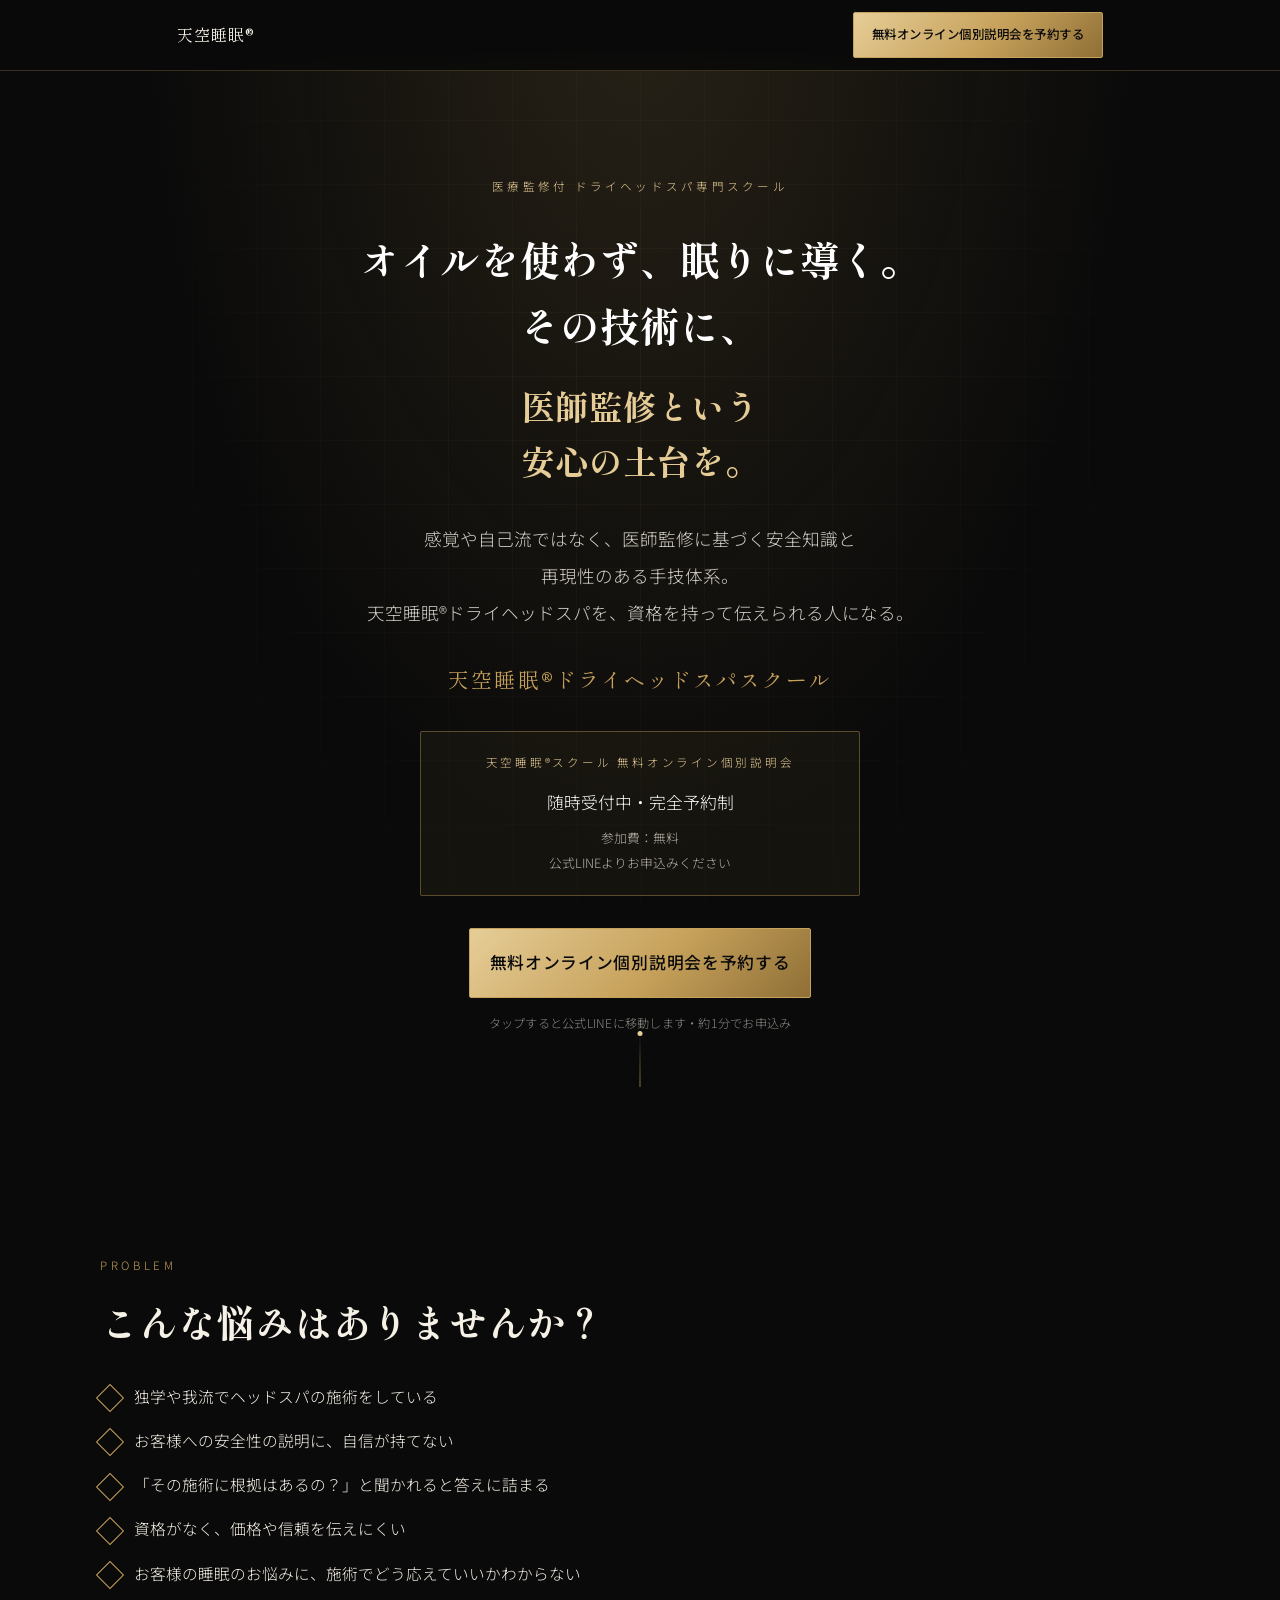
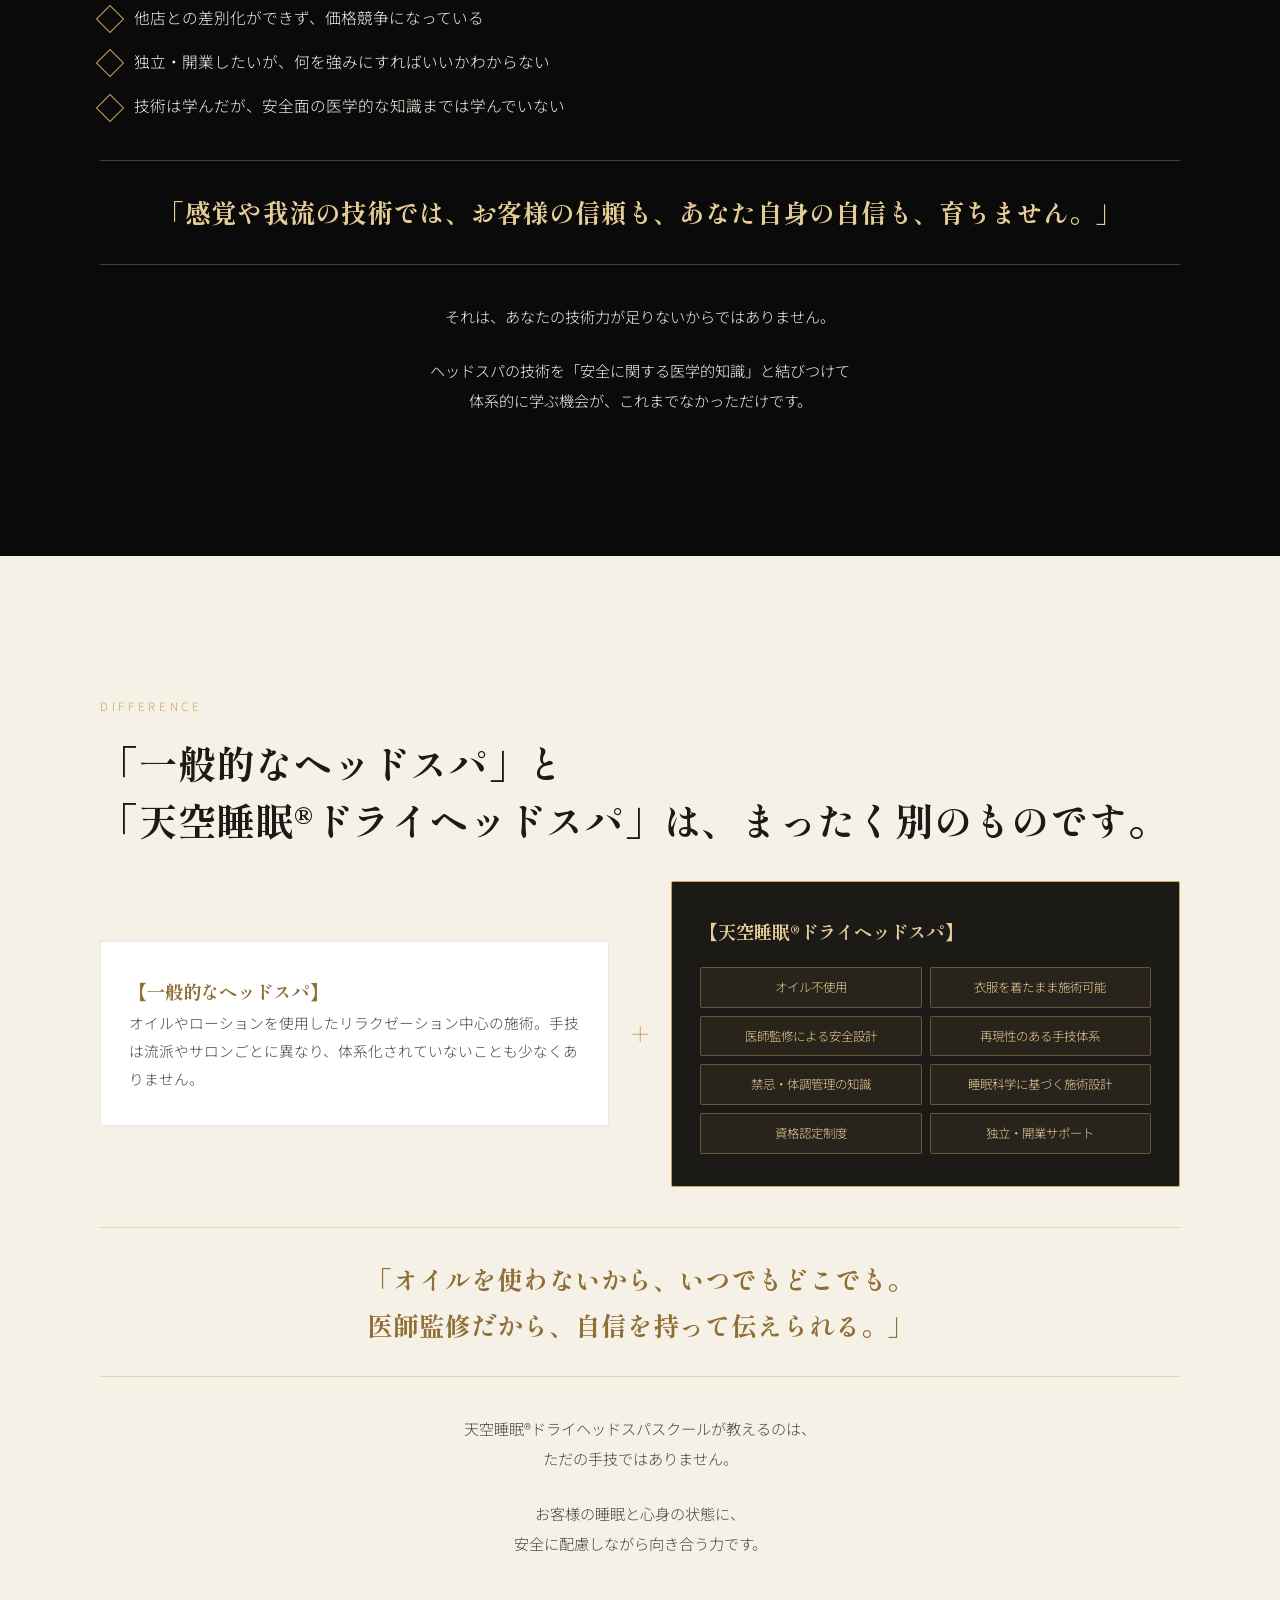
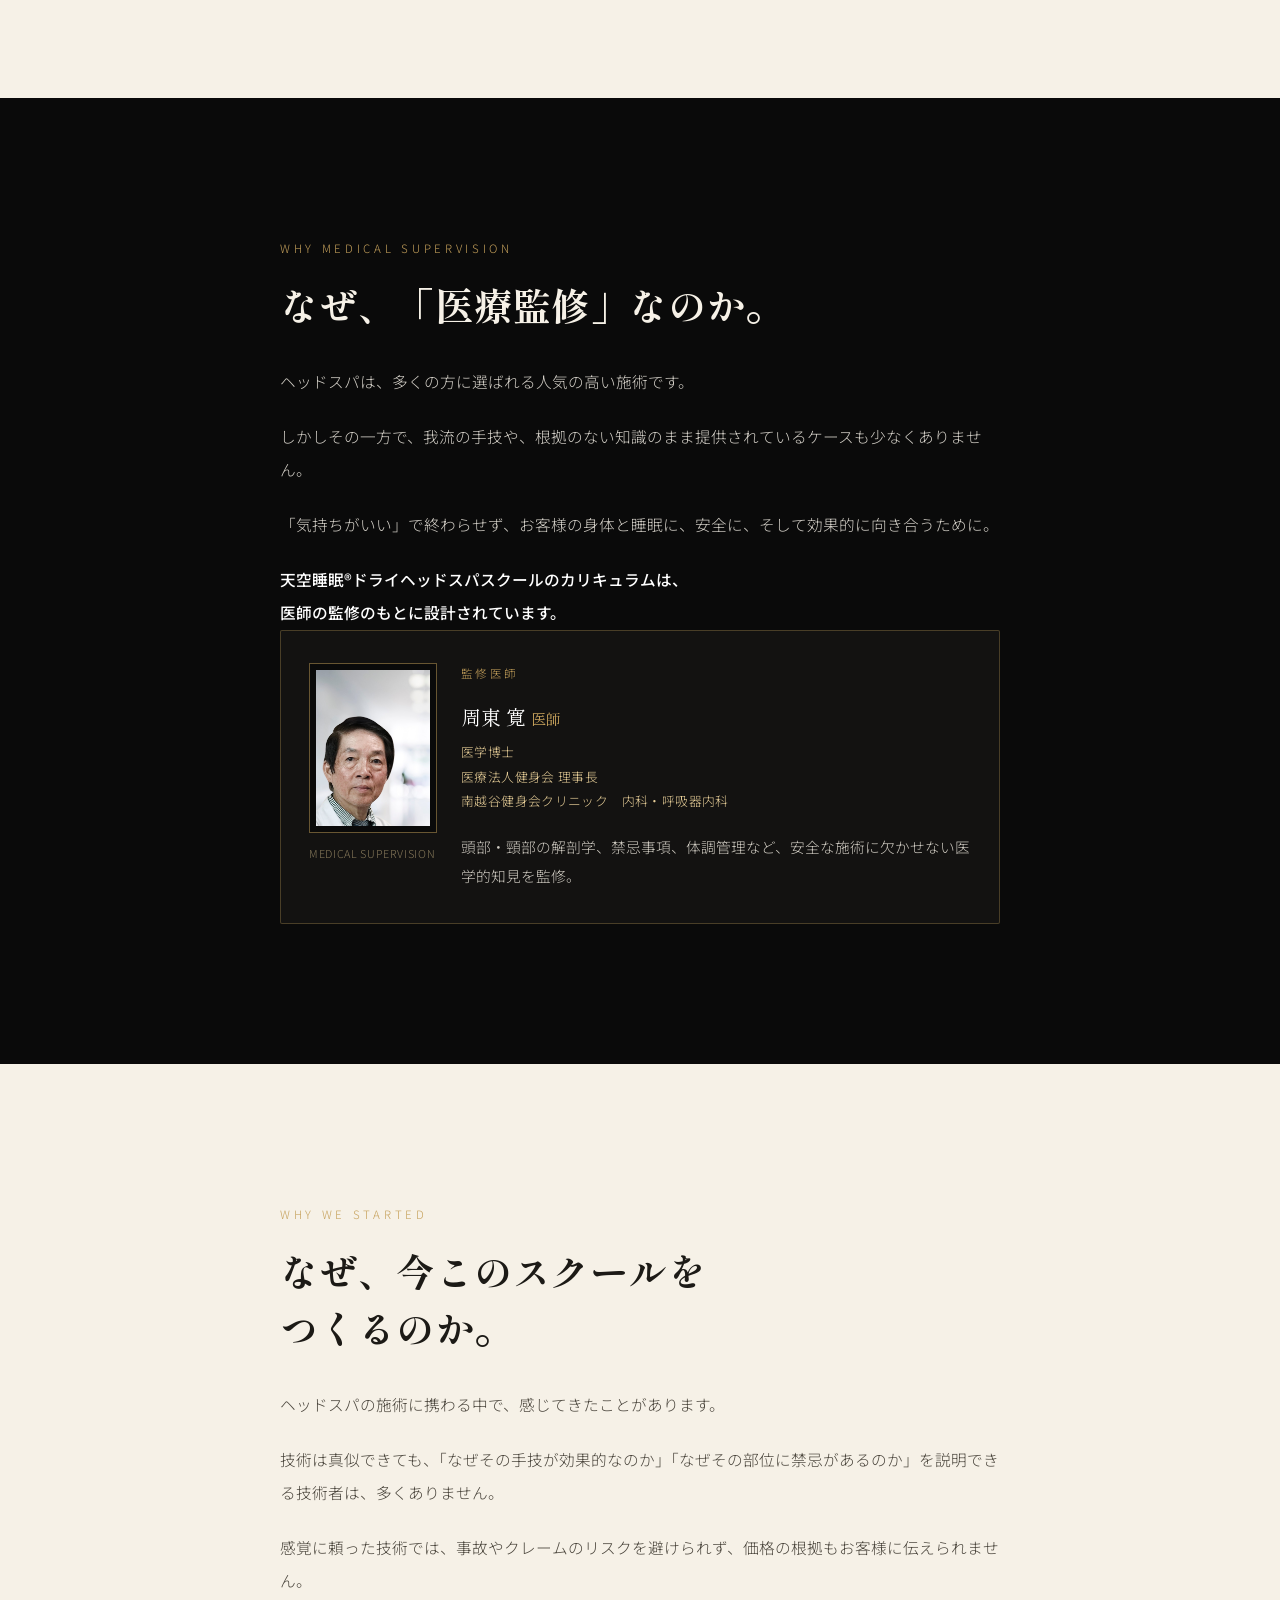
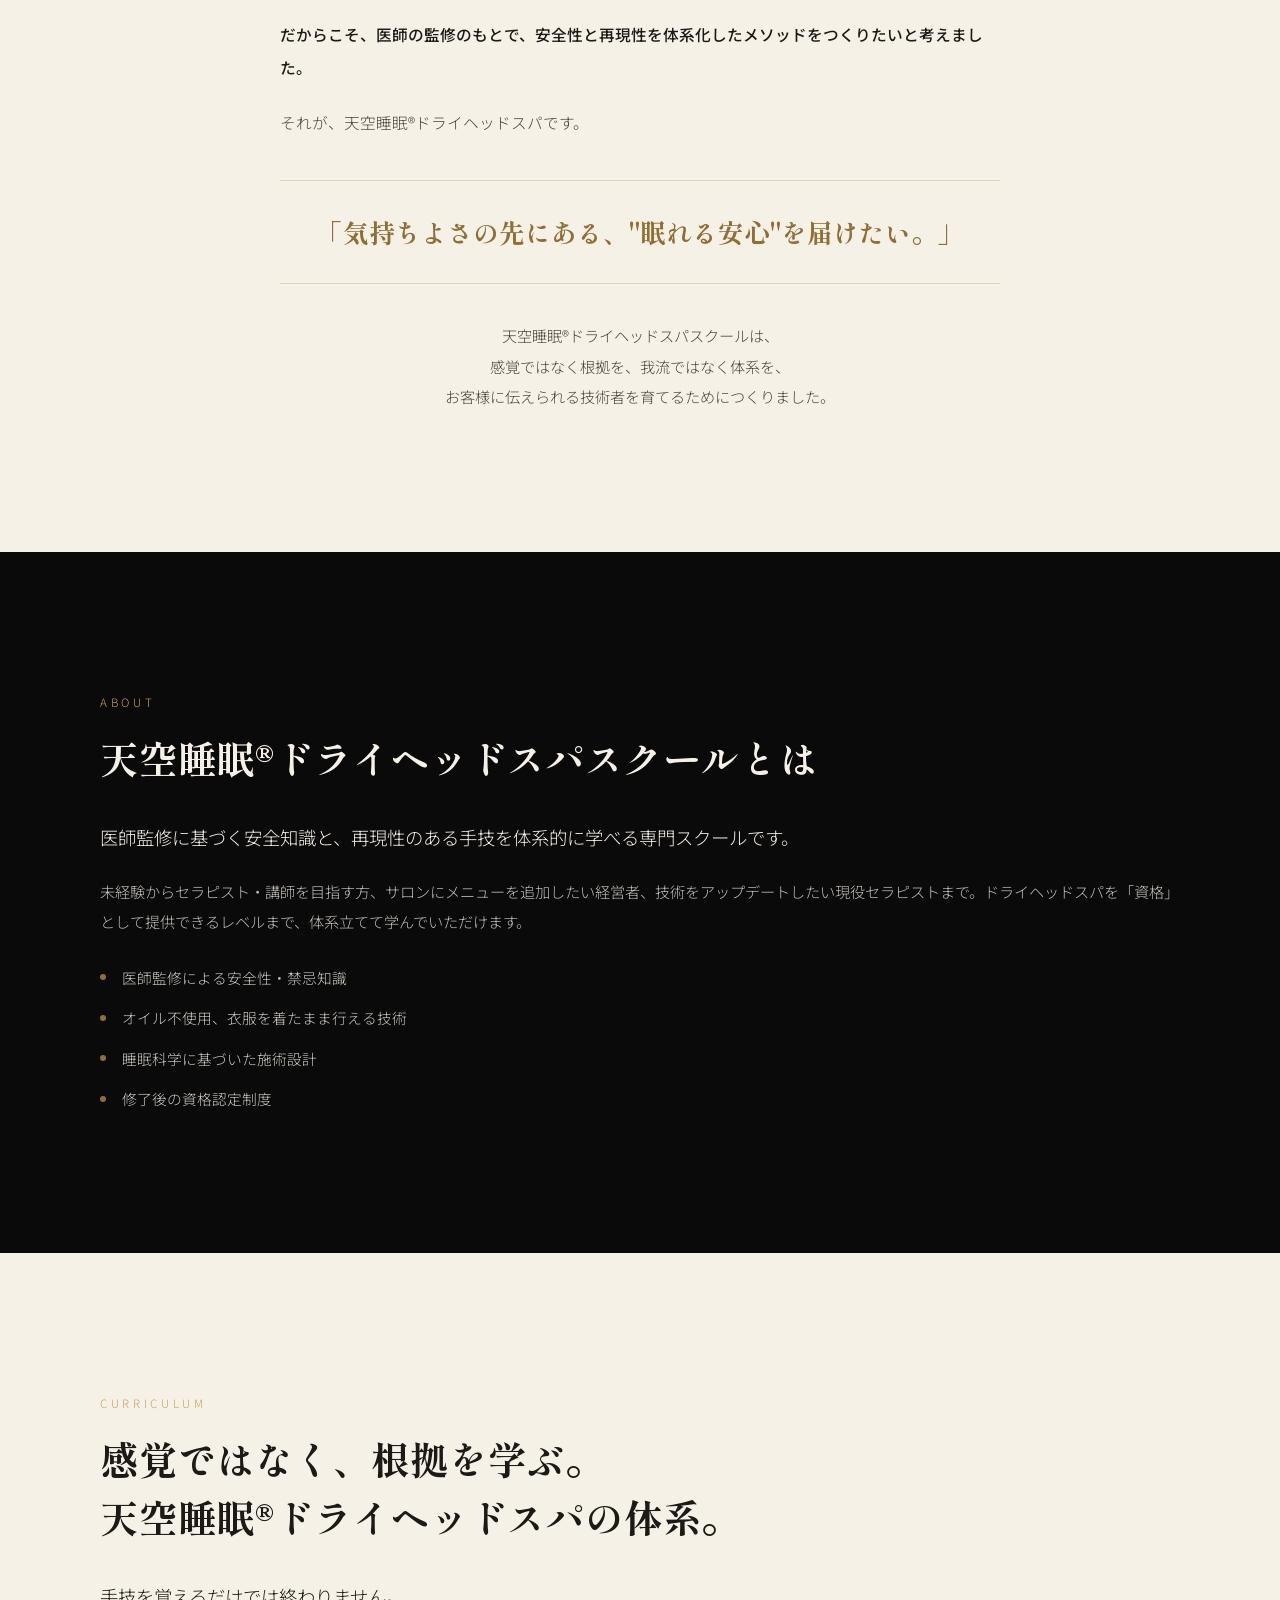
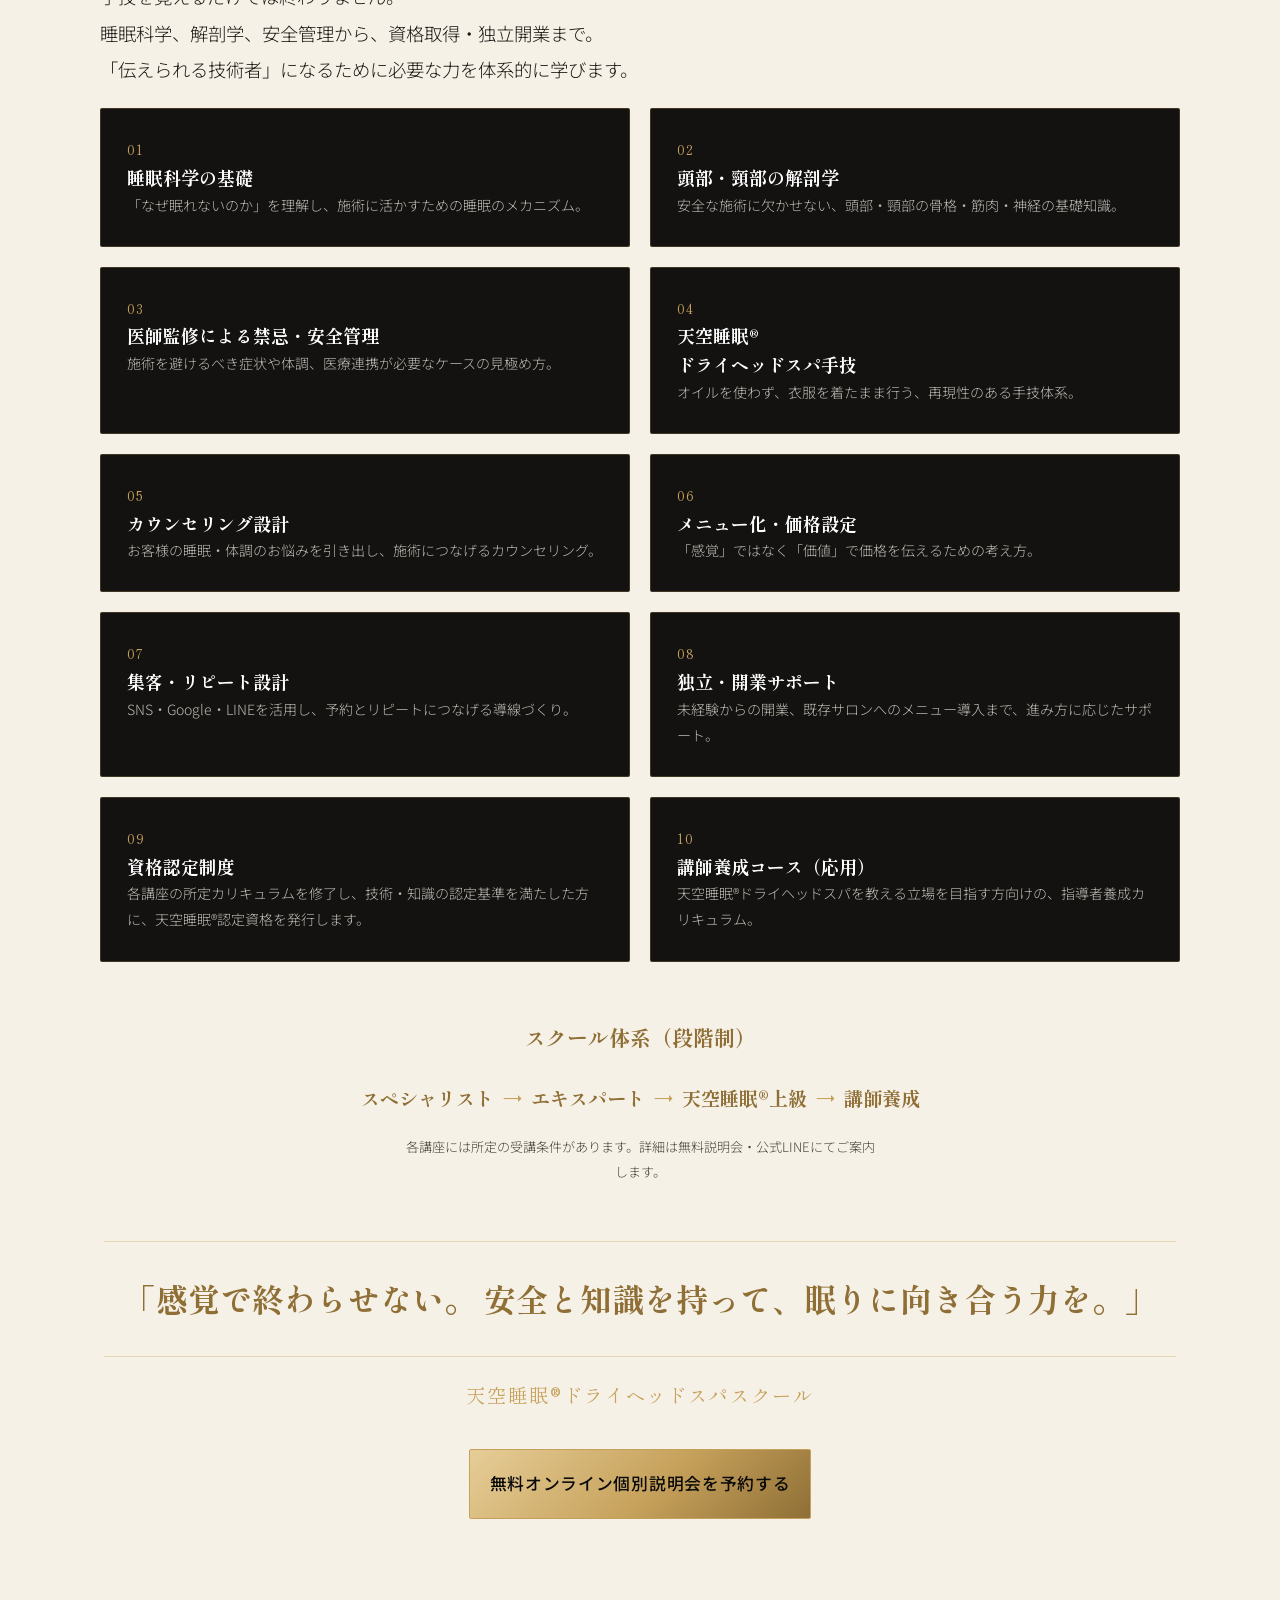
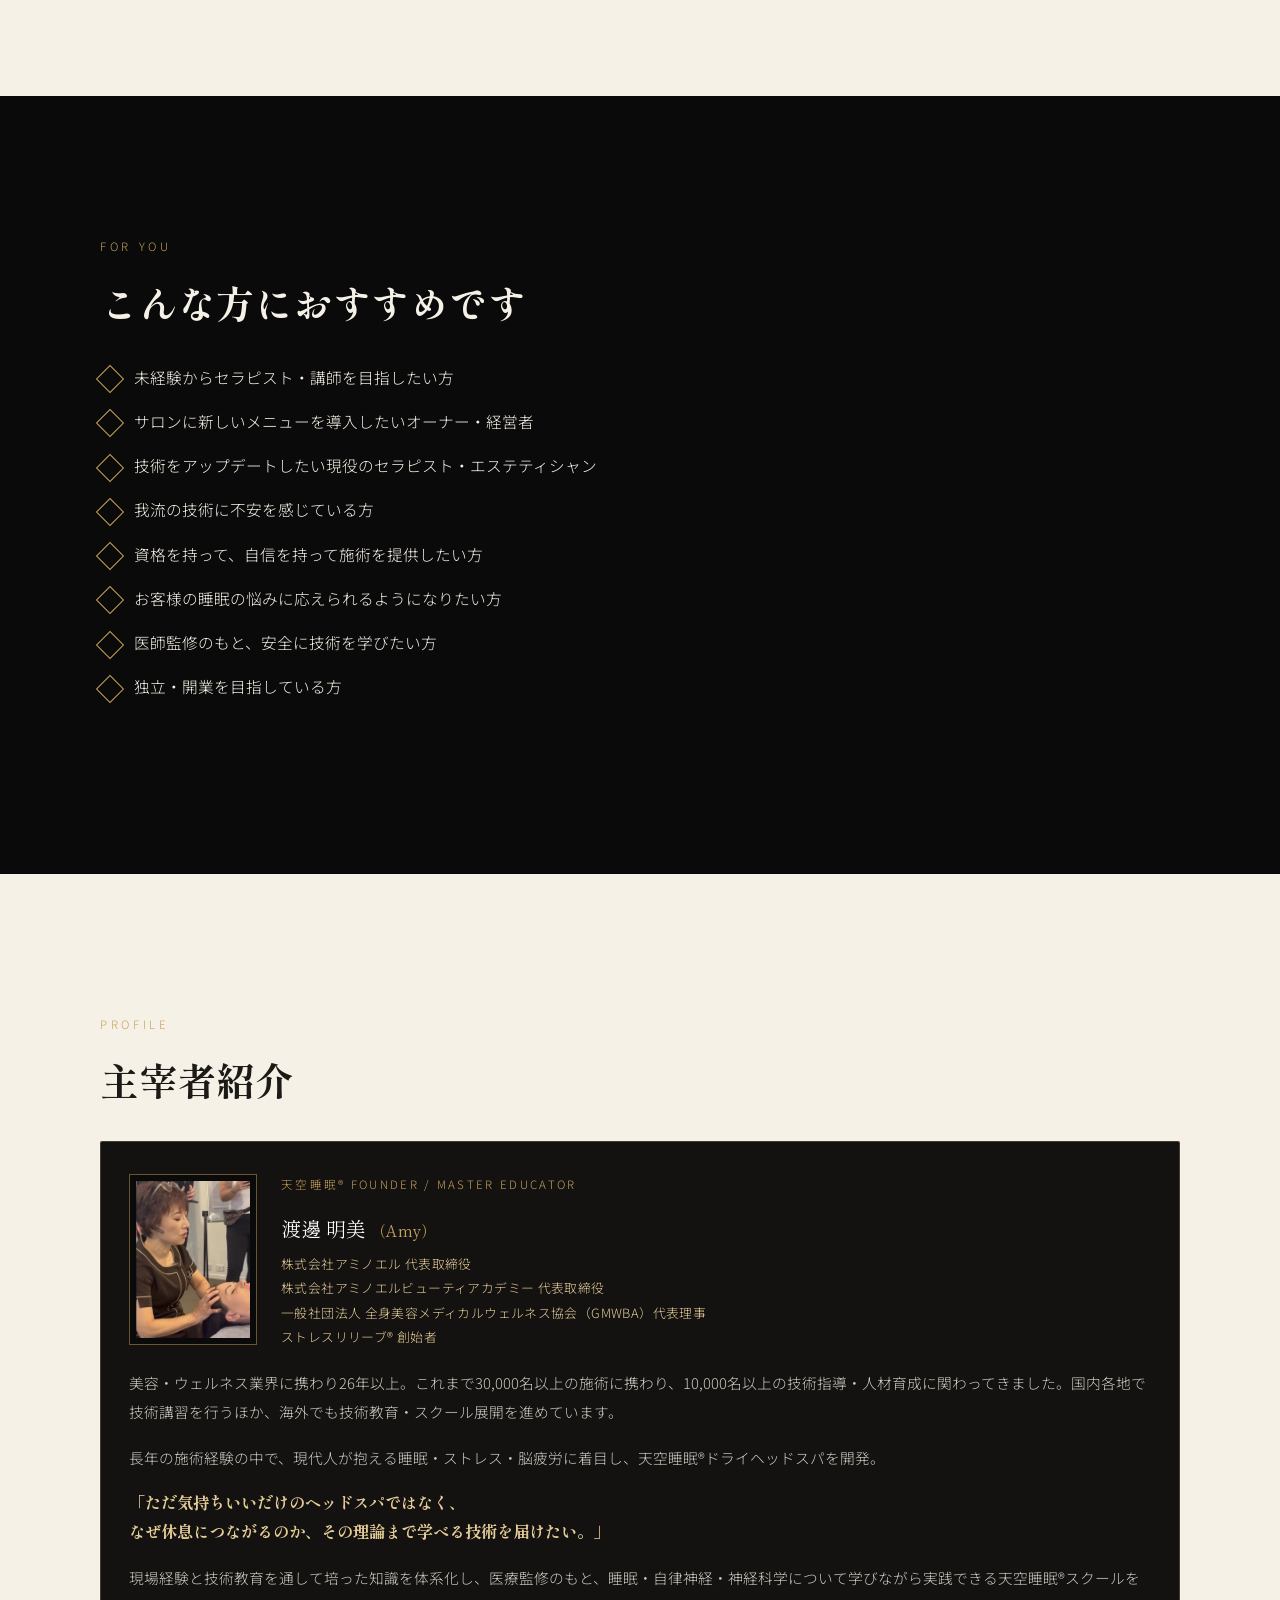
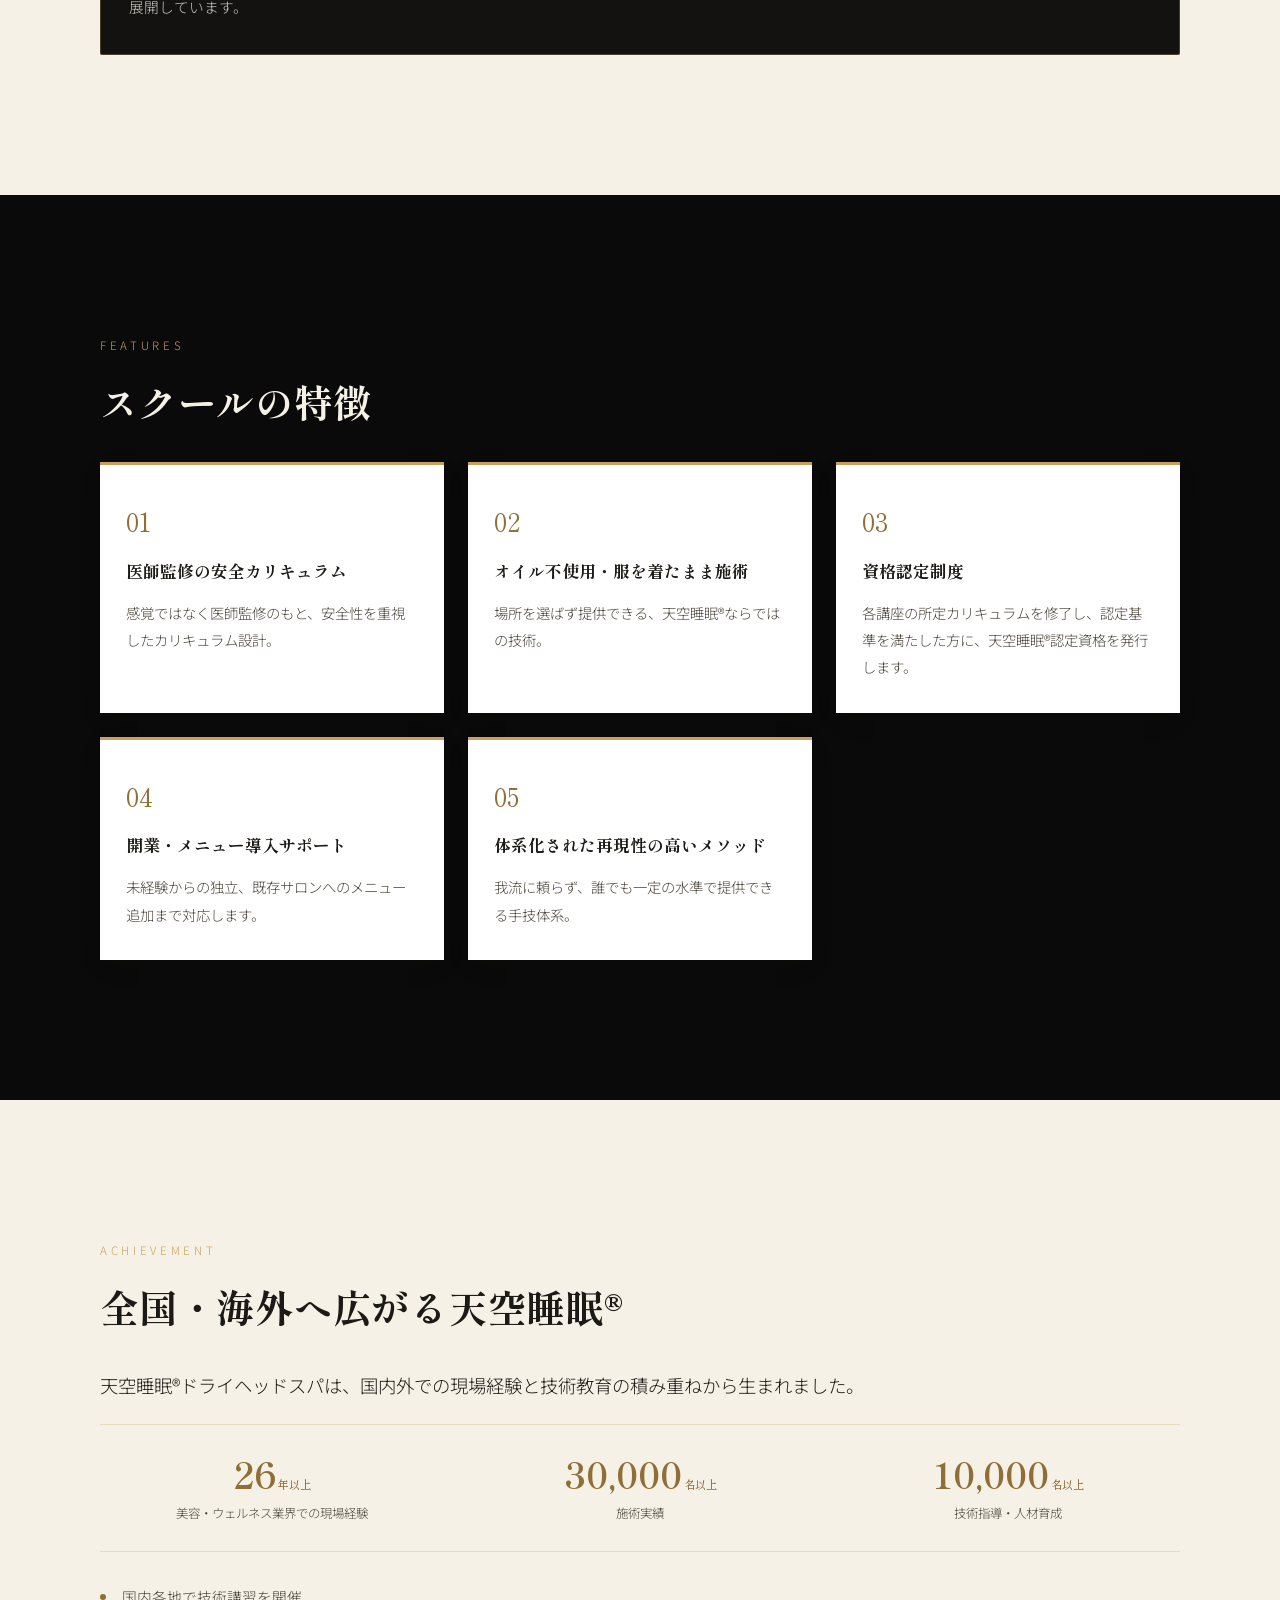
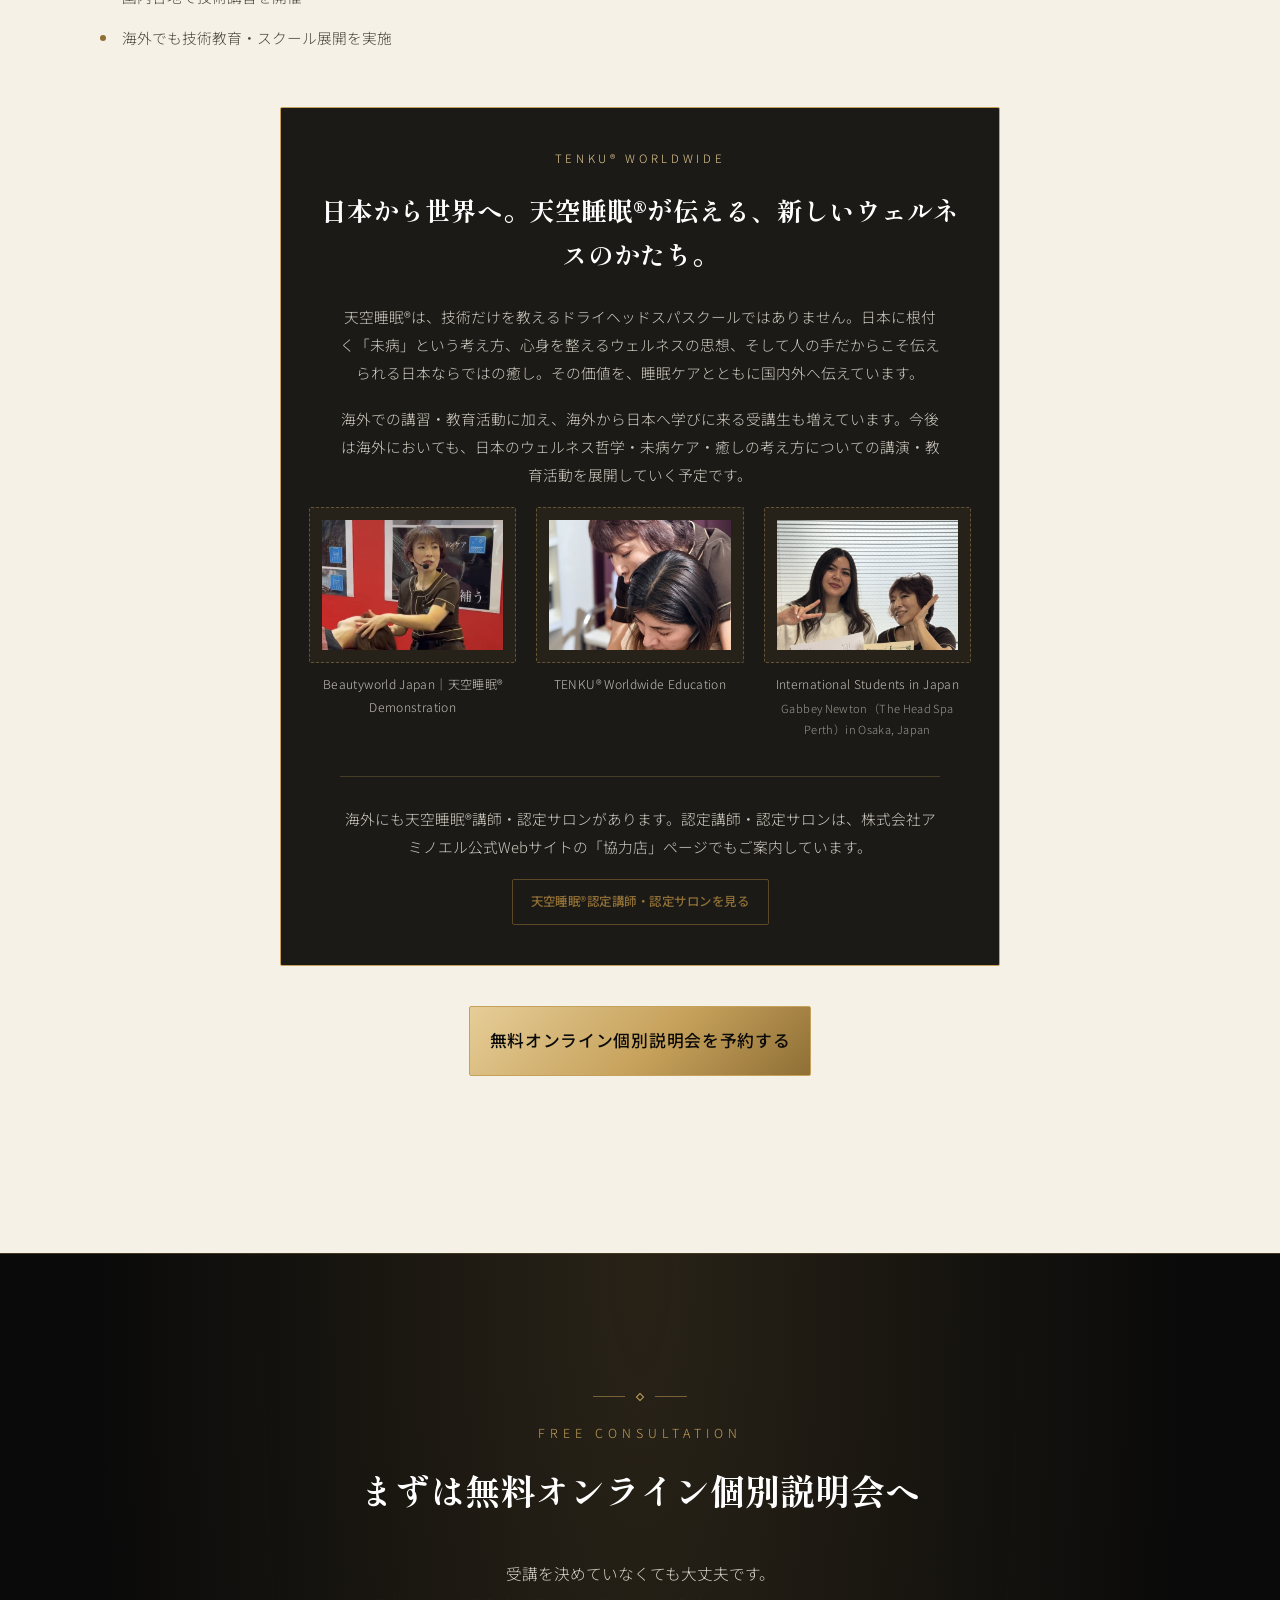
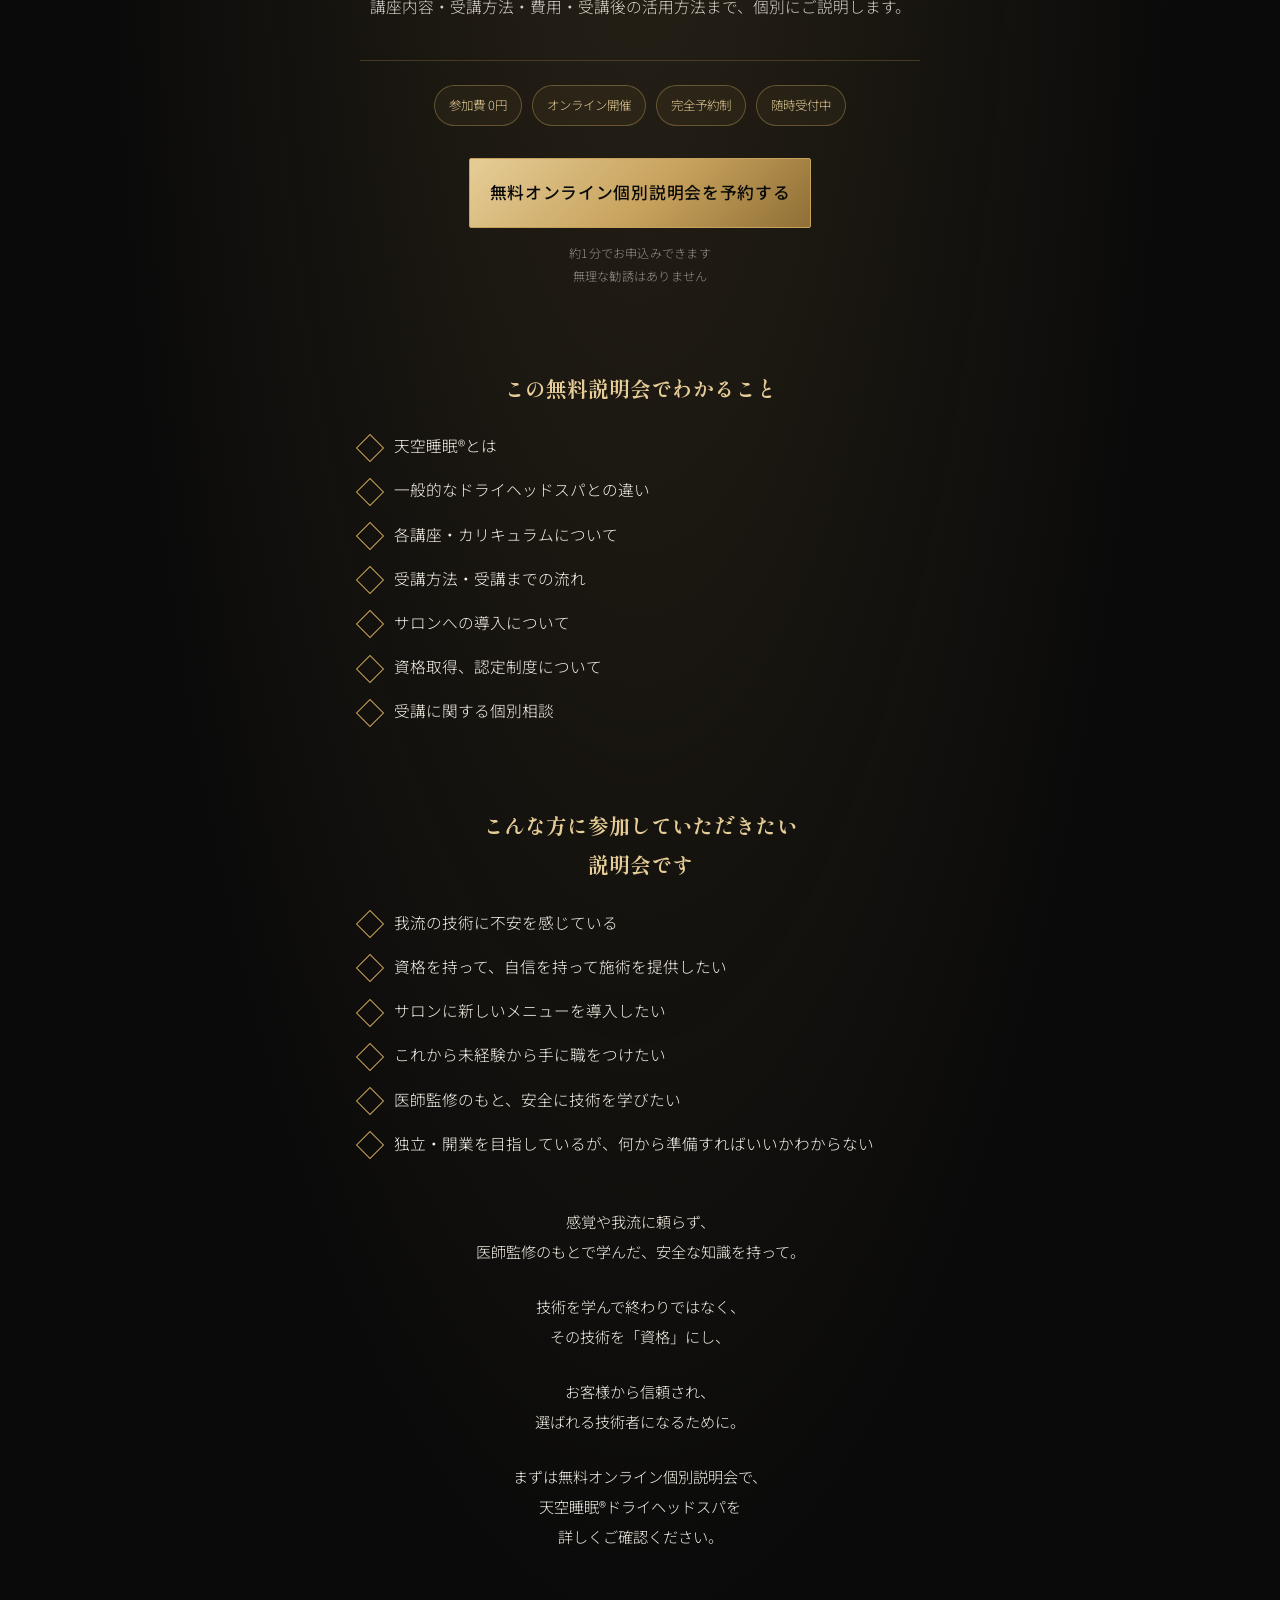
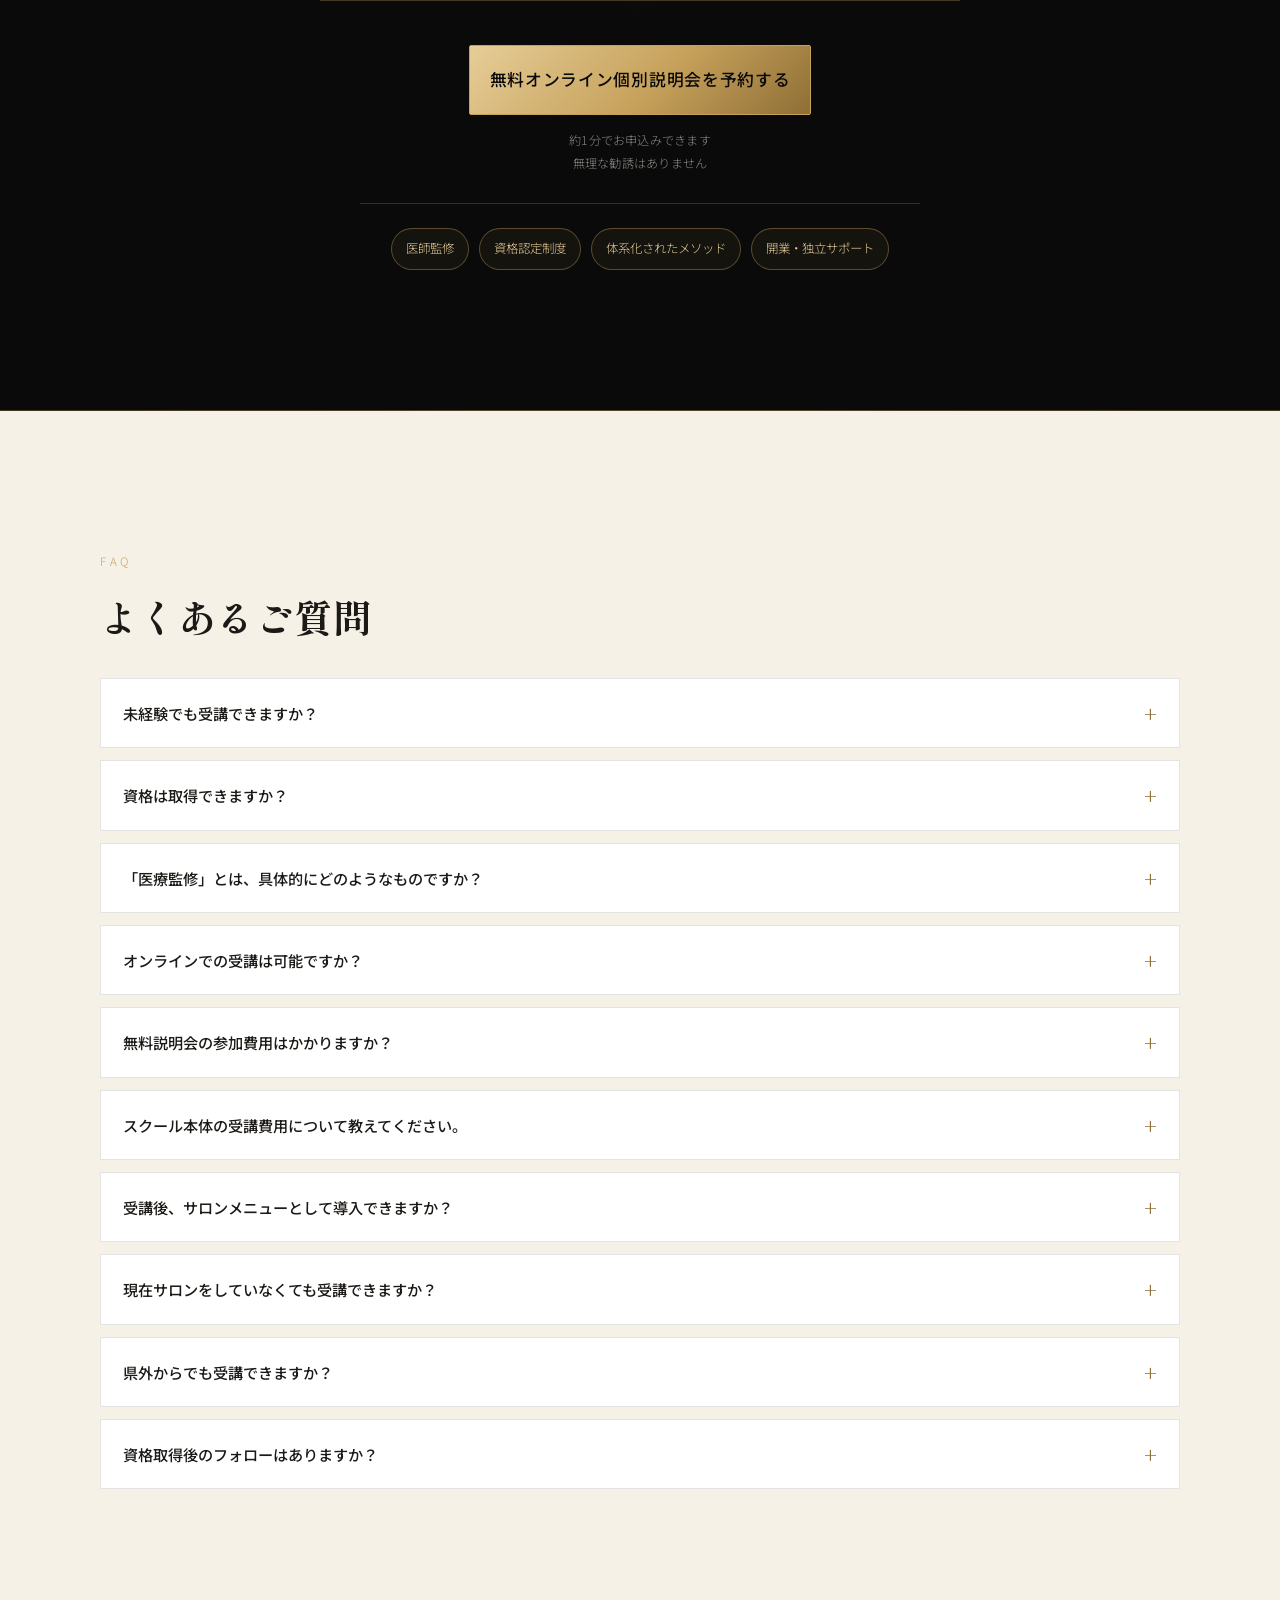
==== commit 789bc47a: "Add real photos, legal pages, and CVR/copy revisions; update LINE URL - Replace placeholder photo fr" ====
--- a/index.html
+++ b/index.html
@@ -38,7 +38,7 @@
 <header class="site-header" id="site-header">
   <div class="site-header__inner">
     <a href="#top" class="site-header__logo">天空睡眠®︎</a>
-    <a href="#" class="btn btn--small btn--gold js-cta site-header__cta">無料説明会をLINEで予約する</a>
+    <a href="#" class="btn btn--small btn--gold js-cta site-header__cta">無料オンライン個別説明会を予約する</a>
   </div>
 </header>
 
@@ -67,7 +67,7 @@
       </div>
 
       <div class="hero__cta-group">
-        <a href="#" class="btn btn--gold btn--large js-cta">無料説明会をLINEで予約する</a>
+        <a href="#" class="btn btn--gold btn--large btn--tight js-cta">無料オンライン個別説明会を予約する</a>
         <p class="hero__cta-note">タップすると公式LINEに移動します・約1分でお申込み</p>
       </div>
     </div>
@@ -146,8 +146,7 @@
       <div class="person-grid">
         <article class="person-card">
           <div class="person-card__photo">
-            <!-- 差し替え用実写真: 医療監修 周東寛先生の写真 -->
-            <div class="person-card__photo-frame"><div aria-hidden="true">写真は準備中です</div></div>
+            <div class="person-card__photo-frame"><img src="images/medical-supervision-dr-shuto.jpg" alt="医療監修 周東寛医師" loading="lazy" style="object-position: center 20%;"></div>
             <p class="person-card__photo-caption">Medical Supervision</p>
           </div>
           <p class="person-card__eyebrow">監修医師</p>
@@ -285,7 +284,7 @@
           安全と知識を持って、<br class="sp-only">眠りに向き合う力を。」
         </p>
         <p class="curriculum-closing__brand">天空睡眠®︎ドライヘッドスパスクール</p>
-        <a href="#" class="btn btn--gold btn--large js-cta">無料説明会をLINEで予約する</a>
+        <a href="#" class="btn btn--gold btn--large btn--tight js-cta">無料オンライン個別説明会を予約する</a>
         <p class="hero__cta-note">タップすると公式LINEに移動します</p>
       </div>
     </div>
@@ -317,8 +316,7 @@
       <div class="person-grid">
         <article class="person-card">
           <div class="person-card__photo">
-            <!-- 差し替え用実写真: 天空睡眠®︎創始者 Amy（渡邊明美）の写真 -->
-            <div class="person-card__photo-frame"><div aria-hidden="true">写真は準備中です</div></div>
+            <div class="person-card__photo-frame"><img src="images/amy-founder-portrait.jpg" alt="天空睡眠®︎創始者 渡邊明美（Amy）による技術指導の様子" loading="lazy" style="object-position: center 20%;"></div>
           </div>
           <p class="person-card__eyebrow">天空睡眠®︎ Founder / Master Educator</p>
           <p class="person-card__name">渡邊 明美 <span class="person-card__alias">（Amy）</span></p>
@@ -412,20 +410,17 @@
         <p class="worldwide-panel__text">海外での講習・教育活動に加え、海外から日本へ学びに来る受講生も増えています。今後は海外においても、日本のウェルネス哲学・未病ケア・癒しの考え方についての講演・教育活動を展開していく予定です。</p>
 
         <div class="photo-grid">
-          <!-- 差し替え用実写真: Beautyworld Japanでの天空睡眠®︎デモンストレーション写真 -->
           <figure class="photo-grid__item">
-            <div class="photo-grid__frame" aria-hidden="true"><span>写真は準備中です</span></div>
+            <div class="photo-grid__frame"><img src="images/beautyworld-japan-demonstration.jpg" alt="Beautyworld Japanでの天空睡眠®︎デモンストレーション" loading="lazy"></div>
             <figcaption>Beautyworld Japan｜天空睡眠®︎ Demonstration</figcaption>
           </figure>
-          <!-- 差し替え用実写真: 海外での講習写真 -->
           <figure class="photo-grid__item">
-            <div class="photo-grid__frame" aria-hidden="true"><span>写真は準備中です</span></div>
+            <div class="photo-grid__frame"><img src="images/worldwide-education-overseas.jpg" alt="海外での天空睡眠®︎技術指導の様子" loading="lazy" style="object-position: center 25%;"></div>
             <figcaption>TENKU®︎ Worldwide Education</figcaption>
           </figure>
-          <!-- 差し替え用実写真: 海外から日本へ学びに来た受講生の写真 -->
           <figure class="photo-grid__item">
-            <div class="photo-grid__frame" aria-hidden="true"><span>写真は準備中です</span></div>
-            <figcaption>International Students in Japan</figcaption>
+            <div class="photo-grid__frame"><img src="images/international-student-certificate-osaka.jpg" alt="海外から大阪へ学びに来た受講生 Gabbey Newton氏（The Head Spa Perth）の認定証授与の様子" loading="lazy" style="object-position: center 15%;"></div>
+            <figcaption>International Students in Japan<br><span class="photo-grid__sub">Gabbey Newton（The Head Spa Perth）in Osaka, Japan</span></figcaption>
           </figure>
         </div>
 
@@ -434,14 +429,14 @@
       </div>
 
       <div class="achievement-cta">
-        <a href="#" class="btn btn--gold btn--large btn--tight js-cta">無料オンライン個別説明会をLINEで予約する</a>
+        <a href="#" class="btn btn--gold btn--large btn--tight js-cta">無料オンライン個別説明会を予約する</a>
         <p class="hero__cta-note">タップすると公式LINEに移動します</p>
       </div>
     </div>
   </section>
 
-  <!-- 12. 受講生の声 -->
-  <section class="section section--dark" aria-labelledby="voice-title">
+  <!-- 12. 受講生の声（実データ準備中のため非表示。データ確定後は hidden 属性を削除するだけで復活できます） -->
+  <section class="section section--dark" aria-labelledby="voice-title" hidden>
     <div class="section__inner">
       <p class="section__eyebrow">VOICE</p>
       <h2 class="section__title" id="voice-title">受講生の声</h2>
@@ -485,7 +480,7 @@
       </ul>
 
       <div class="seminar-cta-top">
-        <a href="#" class="btn btn--gold btn--large js-cta">無料説明会をLINEで予約する</a>
+        <a href="#" class="btn btn--gold btn--large btn--tight js-cta">無料オンライン個別説明会を予約する</a>
         <p class="hero__cta-note">約1分でお申込みできます<br>無理な勧誘はありません</p>
       </div>
 
@@ -522,7 +517,7 @@
       </div>
 
       <div class="seminar-cta">
-        <a href="#" class="btn btn--gold btn--large js-cta">無料説明会をLINEで予約する</a>
+        <a href="#" class="btn btn--gold btn--large btn--tight js-cta">無料オンライン個別説明会を予約する</a>
         <p class="hero__cta-note">約1分でお申込みできます<br>無理な勧誘はありません</p>
         <ul class="seminar-badges">
           <li>医師監修</li>
@@ -562,7 +557,23 @@
         </details>
         <details class="faq-item">
           <summary class="faq-item__q">スクール本体の受講費用について教えてください。</summary>
-          <p class="faq-item__a">スクール本体の内容・費用については、無料説明会にて詳しくご案内しています。</p>
+          <p class="faq-item__a">受講する講座・資格レベルにより費用が異なります。<br><br>無料オンライン個別説明会で、現在のご経験・取得したい資格・サロンへの導入目的などを確認したうえで、受講内容と費用をご案内します。<br><br>無理な勧誘は行いませんので、まずはお気軽にご相談ください。</p>
+        </details>
+        <details class="faq-item">
+          <summary class="faq-item__q">受講後、サロンメニューとして導入できますか？</summary>
+          <p class="faq-item__a">はい。サロンを運営されている方は、受講後のメニュー導入を目指して学んでいただけます。導入方法についても無料個別説明会でご相談ください。</p>
+        </details>
+        <details class="faq-item">
+          <summary class="faq-item__q">現在サロンをしていなくても受講できますか？</summary>
+          <p class="faq-item__a">はい。現在サロンを運営していない方や、これから美容・ウェルネス分野で活動したい方も受講をご検討いただけます。経験や目的に応じた学び方をご案内します。</p>
+        </details>
+        <details class="faq-item">
+          <summary class="faq-item__q">県外からでも受講できますか？</summary>
+          <p class="faq-item__a">はい。全国各地から受講いただいています。講習開催地・日程については、無料個別説明会で最新情報をご案内します。</p>
+        </details>
+        <details class="faq-item">
+          <summary class="faq-item__q">資格取得後のフォローはありますか？</summary>
+          <p class="faq-item__a">資格取得をゴールとするのではなく、学んだ技術を現場で活かしていただくことを大切にしています。受講後のステップやサポート内容については、講座ごとに個別説明会で詳しくご案内します。</p>
         </details>
       </div>
     </div>
@@ -571,14 +582,21 @@
   <!-- 15. 最終CTA -->
   <section class="section section--dark section--final" aria-labelledby="final-title">
     <div class="section__inner">
-      <h2 class="section__title" id="final-title">感覚の先にある、<br>「根拠ある眠り」を届ける。</h2>
-      <p class="section__lead">
-        技術だけで終わらない。<br>
-        知識・安全性・再現性まで学び、<br class="sp-only">自信を持ってお客様に提供できる技術者へ。<br><br>
-        天空睡眠®︎ドライヘッドスパスクールで、<br class="sp-only">次のステージを目指しませんか。
-      </p>
-      <a href="#" class="btn btn--gold btn--large js-cta">無料説明会をLINEで予約する</a>
-      <p class="hero__cta-note">タップすると公式LINEに移動します</p>
+      <h2 class="section__title" id="final-title">感覚だけに頼らない。<br>「なぜ、この施術を行うのか」を<br class="sp-only">説明できる技術者へ。</h2>
+      <div class="prose">
+        <p>医療監修のもと、<br>安全性・身体の基礎知識・施術理論・実技を学び、</p>
+        <p>技術を習って終わるのではなく、<br>お客様から信頼され、選ばれ続ける技術者を目指す。</p>
+        <p>これからの時代に求められるのは、<br>「できる人」だけではなく、<br>「根拠を持って提供できる人」。</p>
+        <p class="prose__highlight">天空睡眠®︎ドライヘッドスパで、<br>あなたの技術に新しい専門性を。</p>
+      </div>
+      <ul class="seminar-badges">
+        <li>参加費 0円</li>
+        <li>オンライン開催</li>
+        <li>完全予約制</li>
+        <li>受講前の相談OK</li>
+      </ul>
+      <a href="#" class="btn btn--gold btn--large btn--tight js-cta">無料オンライン個別説明会を予約する</a>
+      <p class="hero__cta-note">受講を決めていなくても大丈夫です。<br>講座内容・受講方法・費用について個別にご説明します。</p>
     </div>
   </section>
 
@@ -588,9 +606,9 @@
   <div class="site-footer__inner">
     <p class="site-footer__logo">天空睡眠®︎ドライヘッドスパスクール</p>
     <nav class="site-footer__nav" aria-label="フッターナビゲーション">
-      <a href="#">プライバシーポリシー</a>
-      <a href="#">特定商取引法に基づく表記</a>
-      <a href="#">お問い合わせ</a>
+      <a href="privacy.html">プライバシーポリシー</a>
+      <a href="tokusho.html">特定商取引法に基づく表記</a>
+      <a href="contact.html">お問い合わせ</a>
     </nav>
     <p class="site-footer__copy">&copy; <span id="js-year">2026</span> 天空睡眠®︎ドライヘッドスパスクール</p>
   </div>
--- a/css/style.css
+++ b/css/style.css
@@ -653,6 +653,15 @@
   border-radius: 2px;
   text-align: center;
   padding: 12px;
+  overflow: hidden;
+}
+
+.photo-grid__frame img {
+  width: 100%;
+  height: 100%;
+  object-fit: cover;
+  object-position: center center;
+  display: block;
 }
 
 .photo-grid__item figcaption {
@@ -661,6 +670,13 @@
   font-size: 0.78rem;
   color: var(--color-ink-soft);
   letter-spacing: 0.03em;
+}
+
+.photo-grid__item figcaption .photo-grid__sub {
+  display: block;
+  margin-top: 2px;
+  font-size: 0.7rem;
+  opacity: 0.75;
 }
 
 @media (min-width: 640px) {
@@ -908,6 +924,14 @@
   line-height: 1.5;
   text-align: center;
   padding: 8px;
+}
+
+.person-card__photo-frame img {
+  display: block;
+  width: 100%;
+  height: 100%;
+  object-fit: cover;
+  object-position: center center;
 }
 
 .person-card__photo-caption {
@@ -1197,6 +1221,8 @@
 }
 .section--final .section__inner { display: flex; flex-direction: column; align-items: center; }
 .section--final .section__lead { max-width: 560px; margin-bottom: 40px; }
+.section--final .prose { max-width: 560px; margin-bottom: 8px; }
+.section--final .seminar-badges { margin-top: 32px; margin-bottom: 32px; }
 
 /* ---------- Footer ---------- */
 .site-footer {
@@ -1242,6 +1268,107 @@
   color: rgba(246, 241, 231, 0.4);
 }
 
+/* ---------- Legal pages (privacy / tokusho / contact) ---------- */
+.legal-back {
+  display: inline-block;
+  margin-bottom: 18px;
+  font-size: 0.82rem;
+  color: var(--color-gold-deep);
+  border-bottom: 1px solid transparent;
+}
+.legal-back:hover,
+.legal-back:focus-visible { border-bottom-color: var(--color-gold-deep); }
+
+.legal-updated {
+  font-size: 0.8rem;
+  color: var(--color-ink-soft);
+  margin: -8px 0 32px;
+}
+
+.legal-body h2 {
+  font-family: var(--font-serif);
+  font-weight: 700;
+  font-size: clamp(1.1rem, 3vw, 1.3rem);
+  color: var(--color-ink);
+  margin: 44px 0 16px;
+}
+.legal-body h2:first-child { margin-top: 0; }
+
+.legal-body p,
+.legal-body li {
+  font-size: 0.95rem;
+  line-height: 1.95;
+  color: var(--color-ink-soft);
+}
+.legal-body p { margin: 0 0 18px; }
+
+.legal-body ul {
+  margin: 0 0 18px;
+  padding-left: 1.4em;
+}
+.legal-body ul li { margin-bottom: 6px; }
+
+.legal-body a:not(.btn),
+.legal-table a:not(.btn) {
+  color: var(--color-gold-deep);
+  text-decoration: underline;
+  text-underline-offset: 3px;
+}
+
+.legal-note {
+  display: inline-block;
+  margin-top: 4px;
+  padding: 2px 10px;
+  border: 1px solid rgba(143, 111, 54, 0.4);
+  border-radius: 999px;
+  font-size: 0.72rem;
+  color: var(--color-gold-deep);
+  background: rgba(198, 161, 91, 0.08);
+}
+
+.legal-table {
+  width: 100%;
+  border-collapse: collapse;
+  margin: 0 0 24px;
+  font-size: 0.9rem;
+}
+.legal-table th,
+.legal-table td {
+  text-align: left;
+  padding: 16px 12px;
+  border-bottom: 1px solid rgba(143, 111, 54, 0.2);
+  vertical-align: top;
+  line-height: 1.8;
+}
+.legal-table th {
+  width: 34%;
+  color: var(--color-ink);
+  font-weight: 500;
+  white-space: nowrap;
+}
+.legal-table td { color: var(--color-ink-soft); }
+
+@media (max-width: 560px) {
+  .legal-table, .legal-table tbody, .legal-table tr, .legal-table th, .legal-table td {
+    display: block;
+    width: auto;
+  }
+  .legal-table tr { padding: 14px 0; border-bottom: 1px solid rgba(143, 111, 54, 0.2); }
+  .legal-table th, .legal-table td { border-bottom: none; padding: 2px 0; }
+  .legal-table th { color: var(--color-gold-deep); font-size: 0.78rem; letter-spacing: 0.04em; }
+}
+
+.legal-contact-card {
+  margin-top: 8px;
+  padding: 32px 24px;
+  border: 1px solid rgba(198, 161, 91, 0.35);
+  border-radius: 2px;
+  background: rgba(198, 161, 91, 0.05);
+  text-align: center;
+}
+.legal-contact-card p { color: var(--color-ink-soft); margin: 0 0 20px; }
+.legal-contact-card .hero__cta-note { color: var(--color-ink-soft); opacity: 0.85; }
+
 /* ---------- Larger breakpoints ---------- */
 @media (min-width: 900px) {
   :root { --section-pad-x: clamp(40px, 6vw, 80px); }
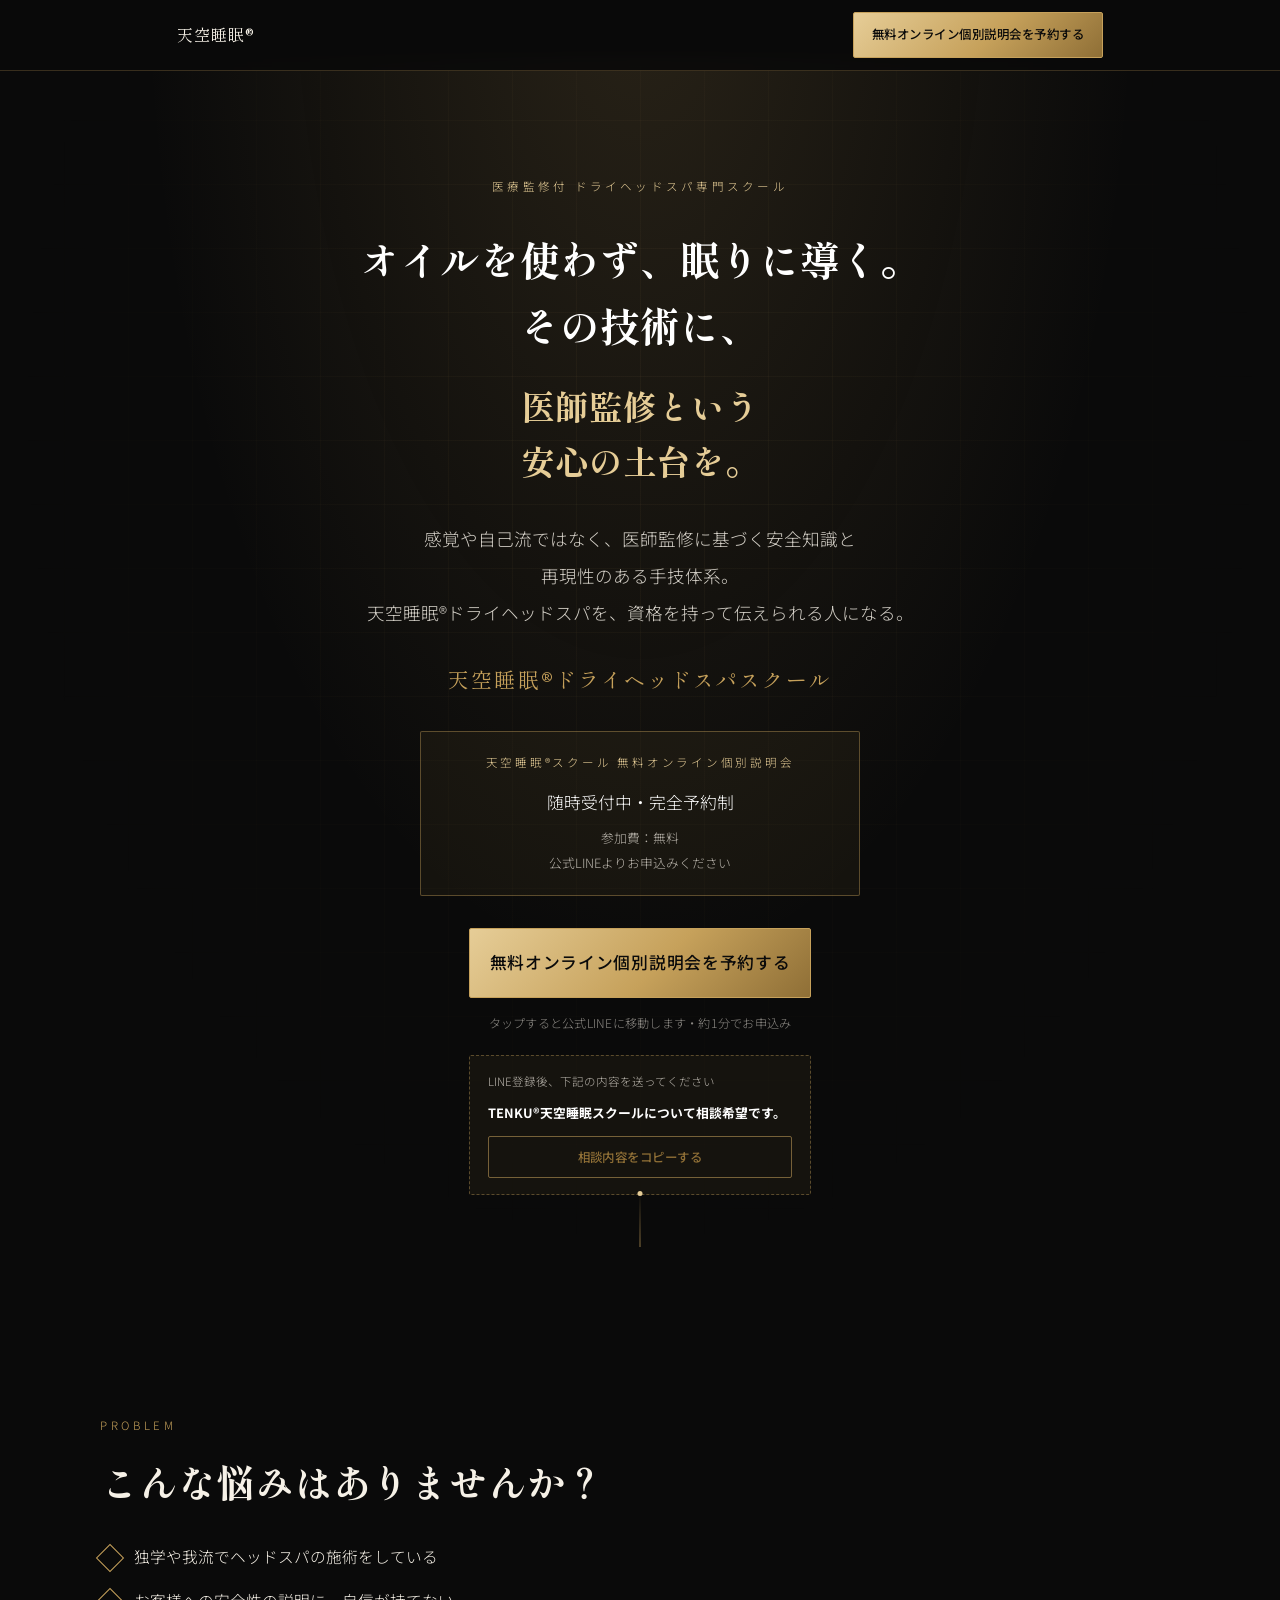
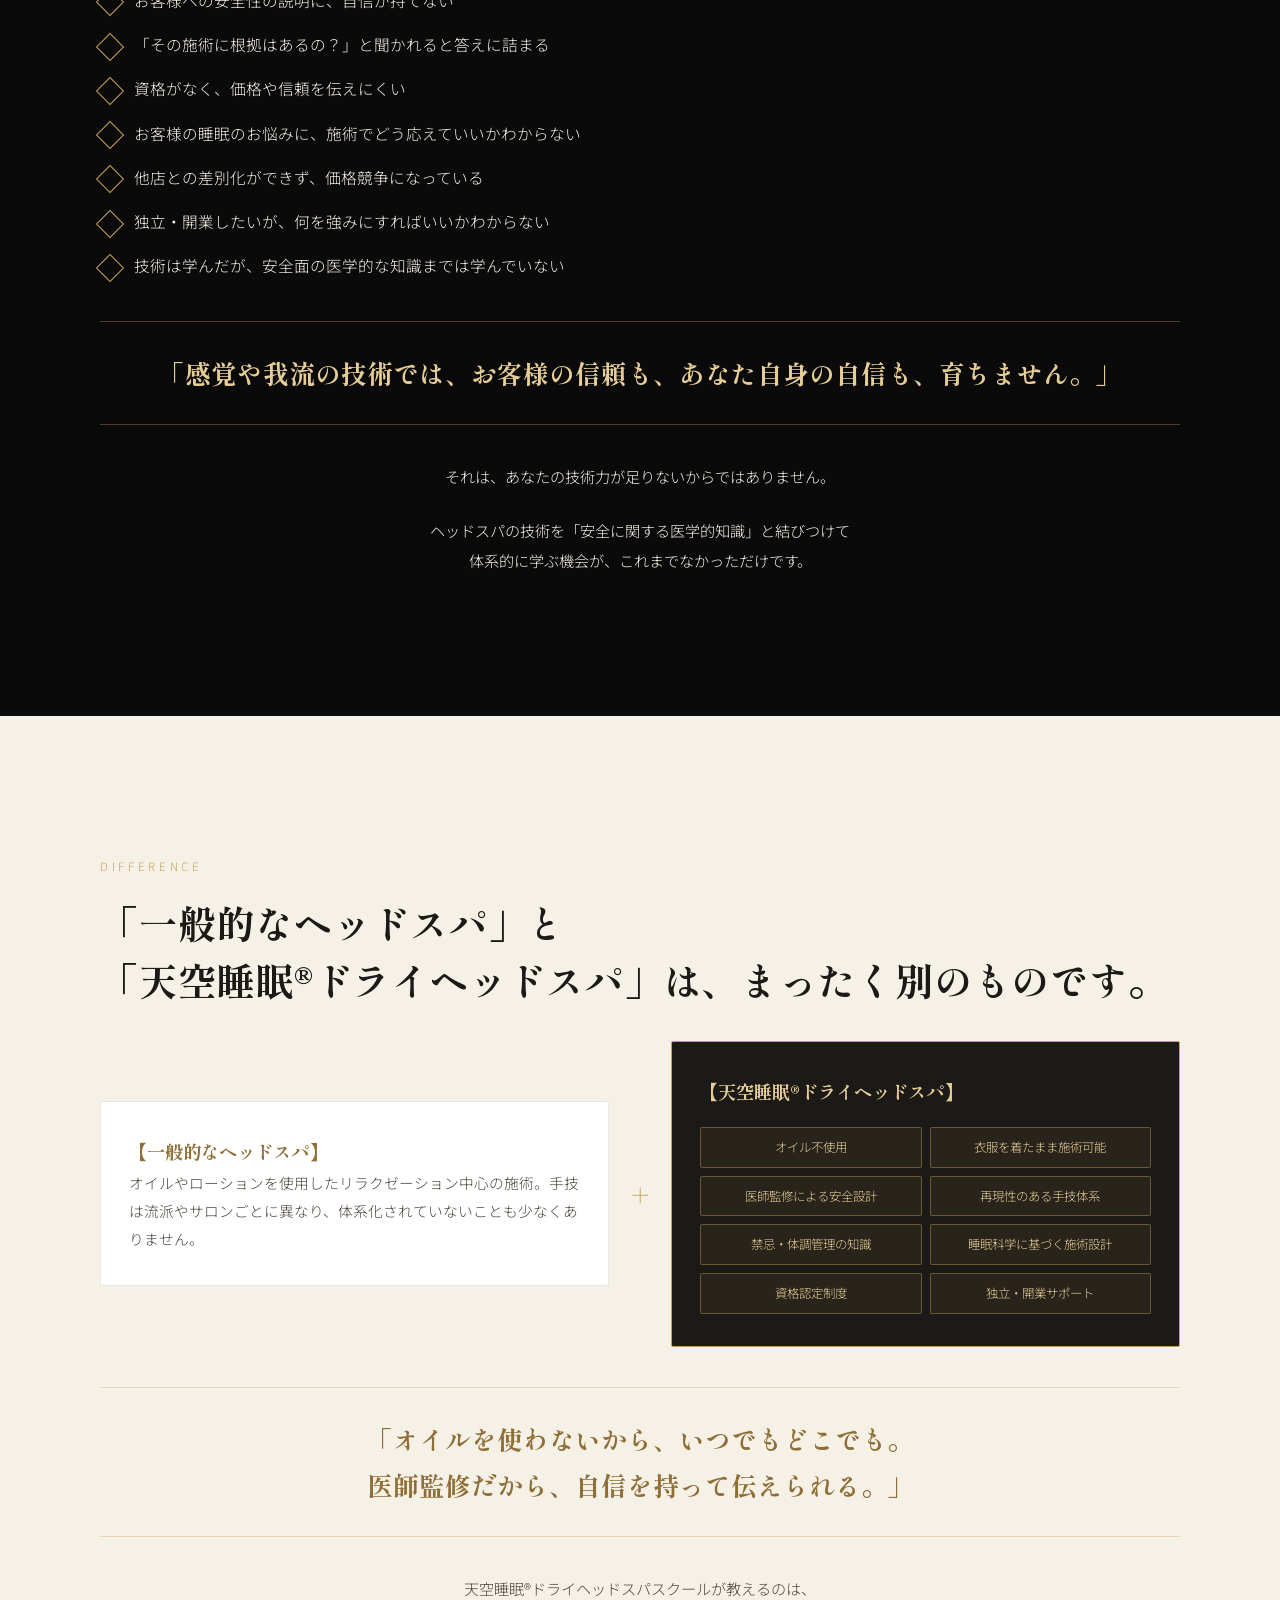
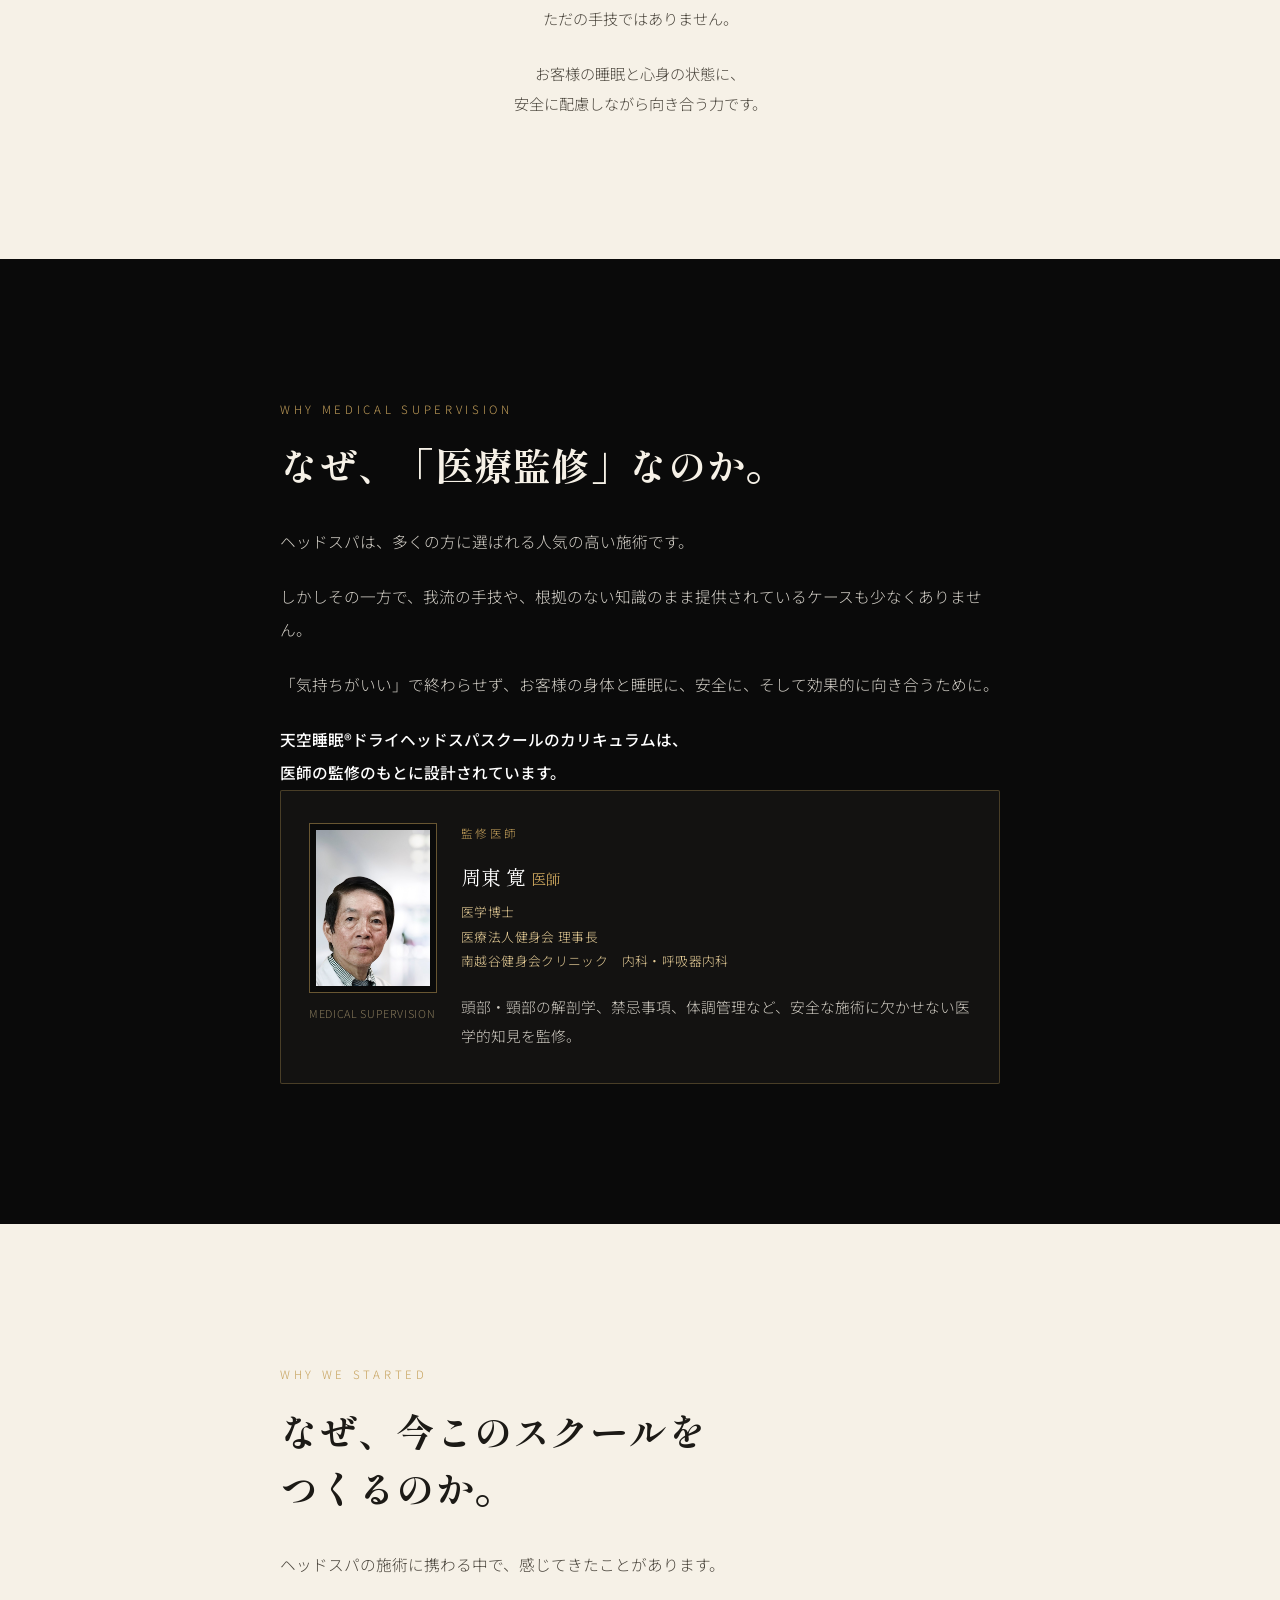
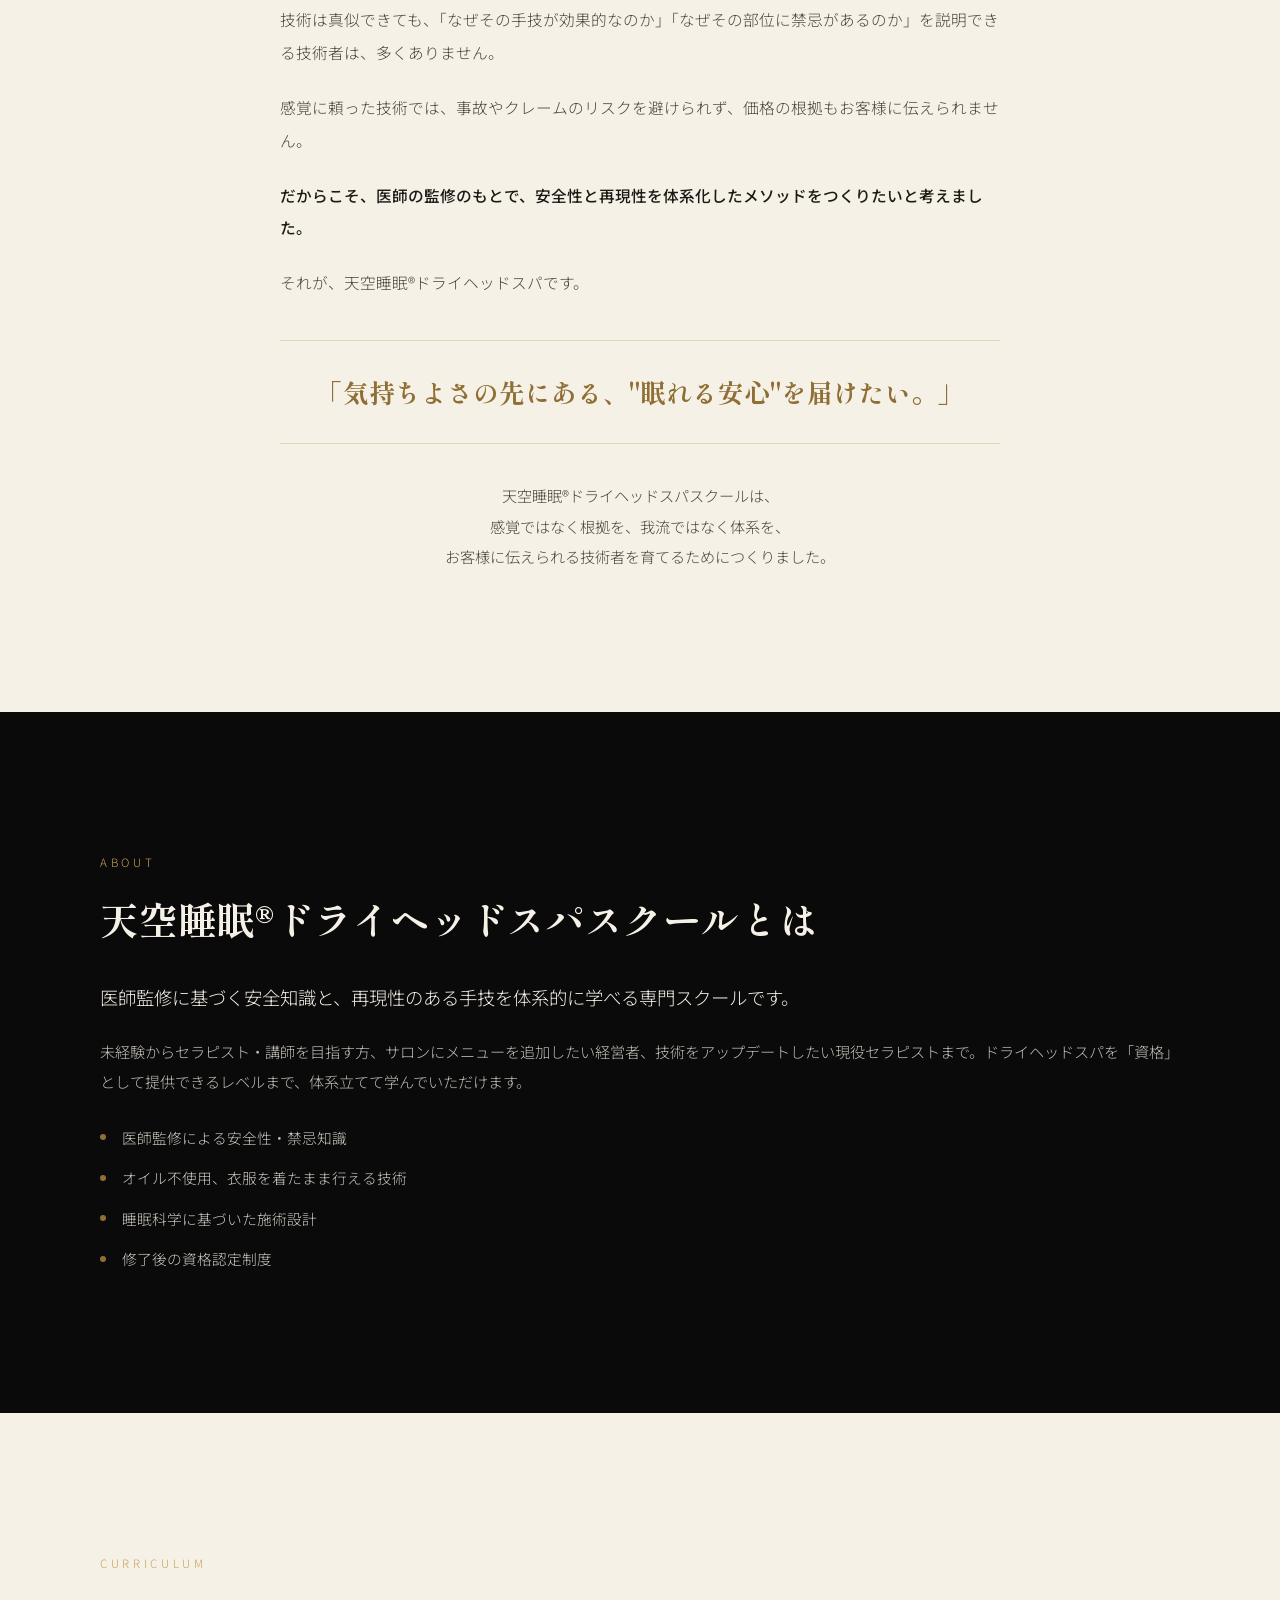
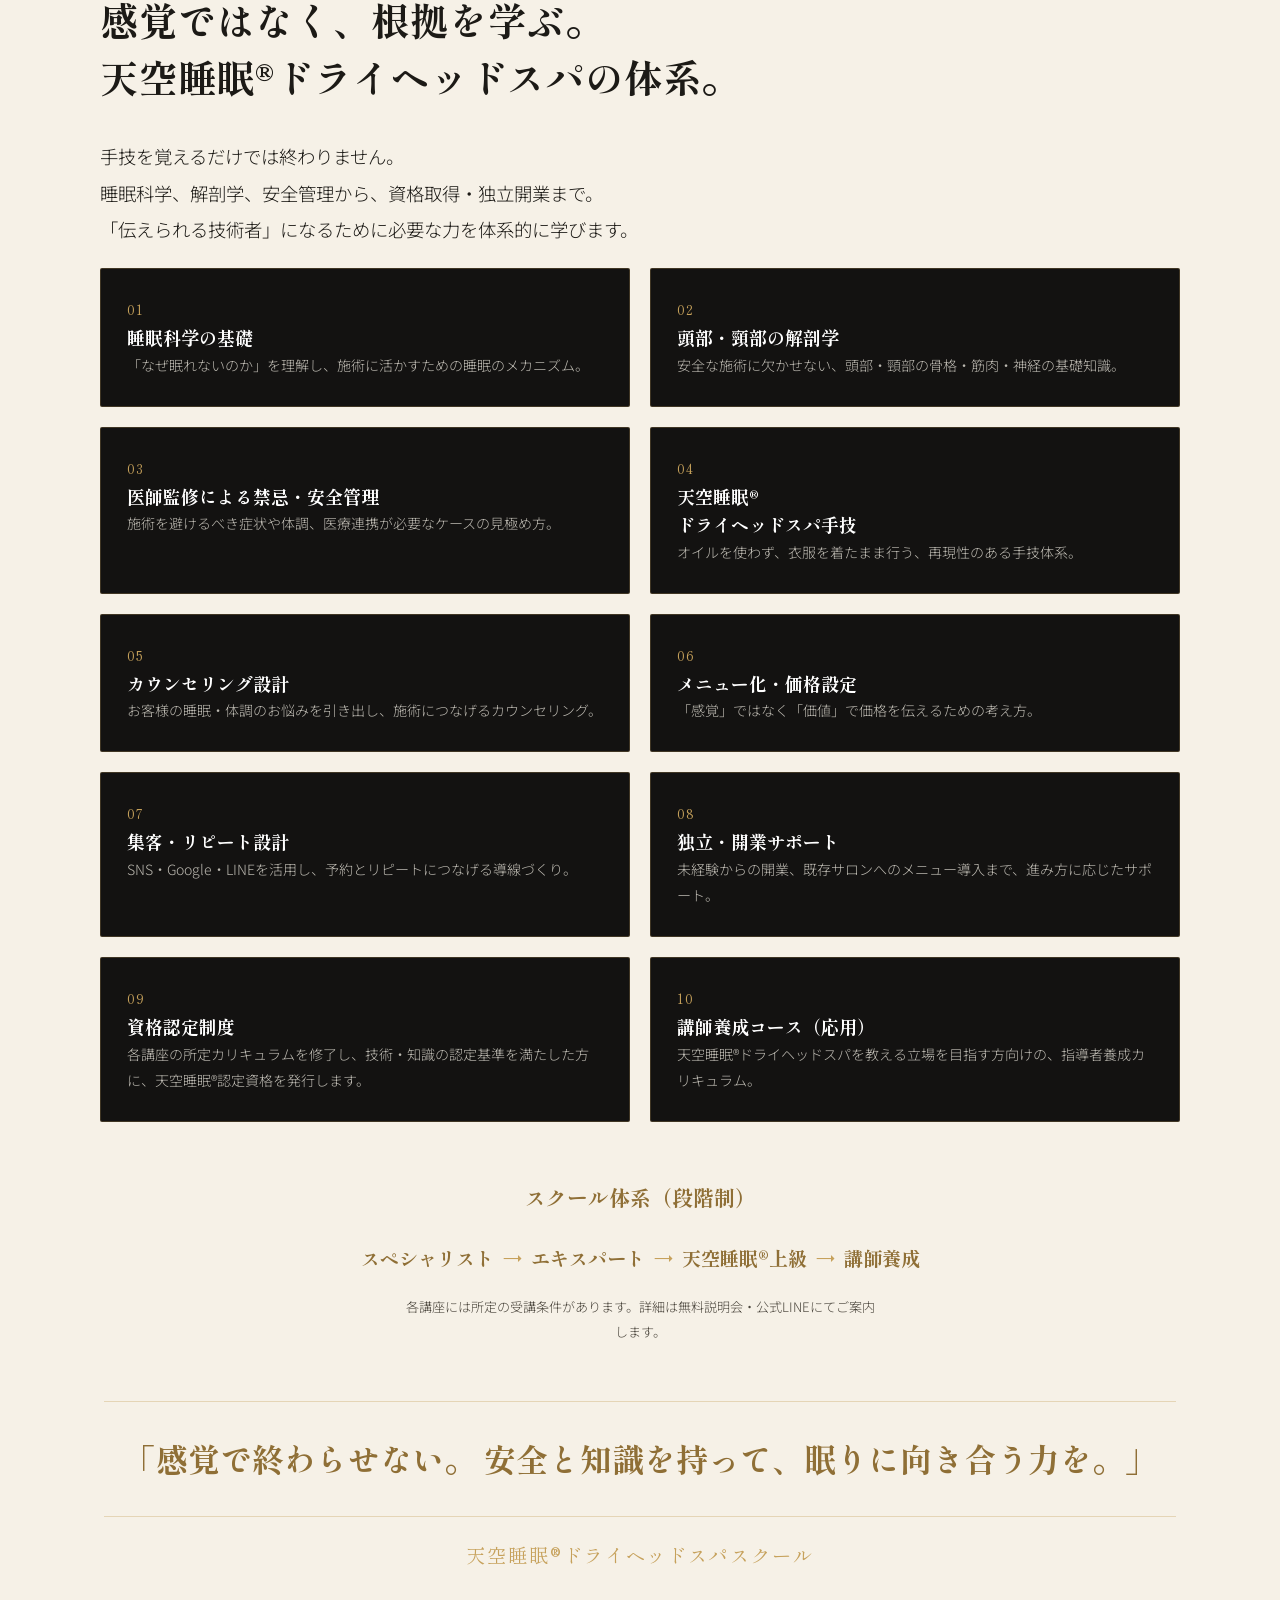
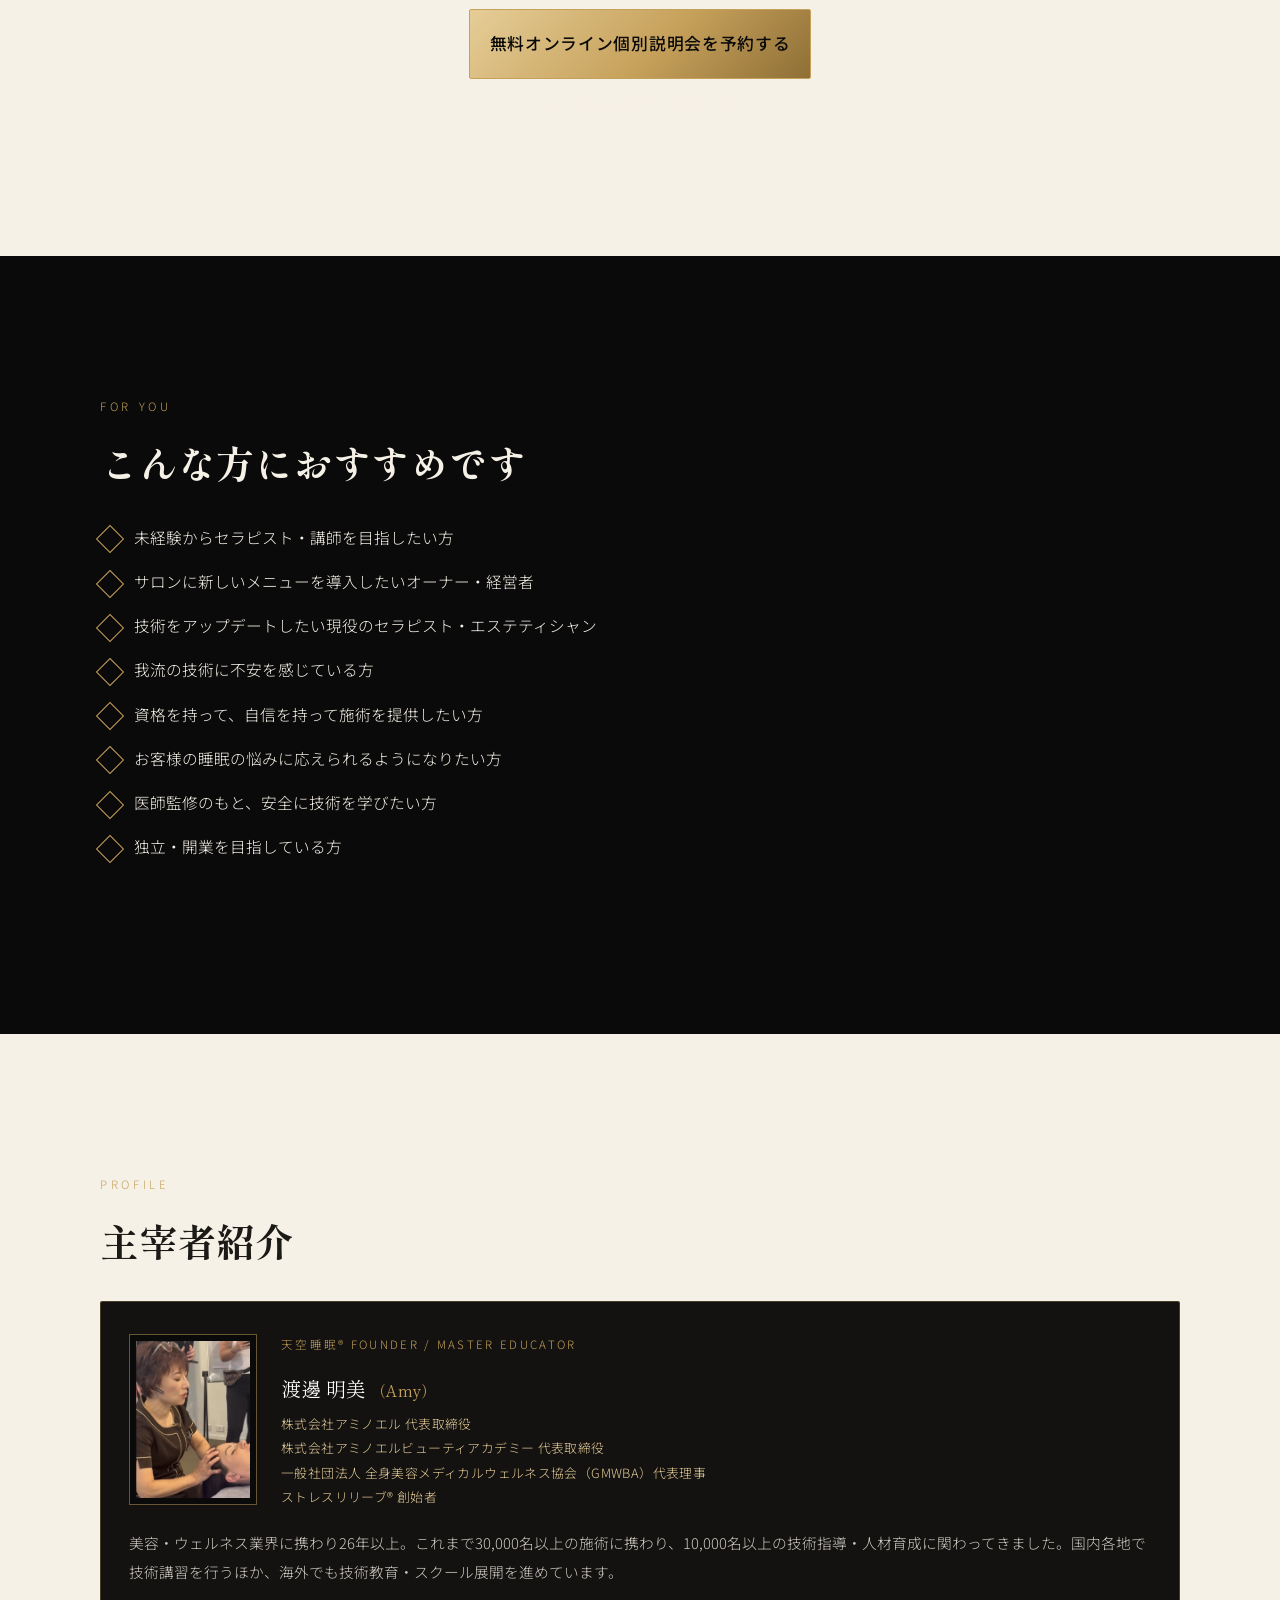
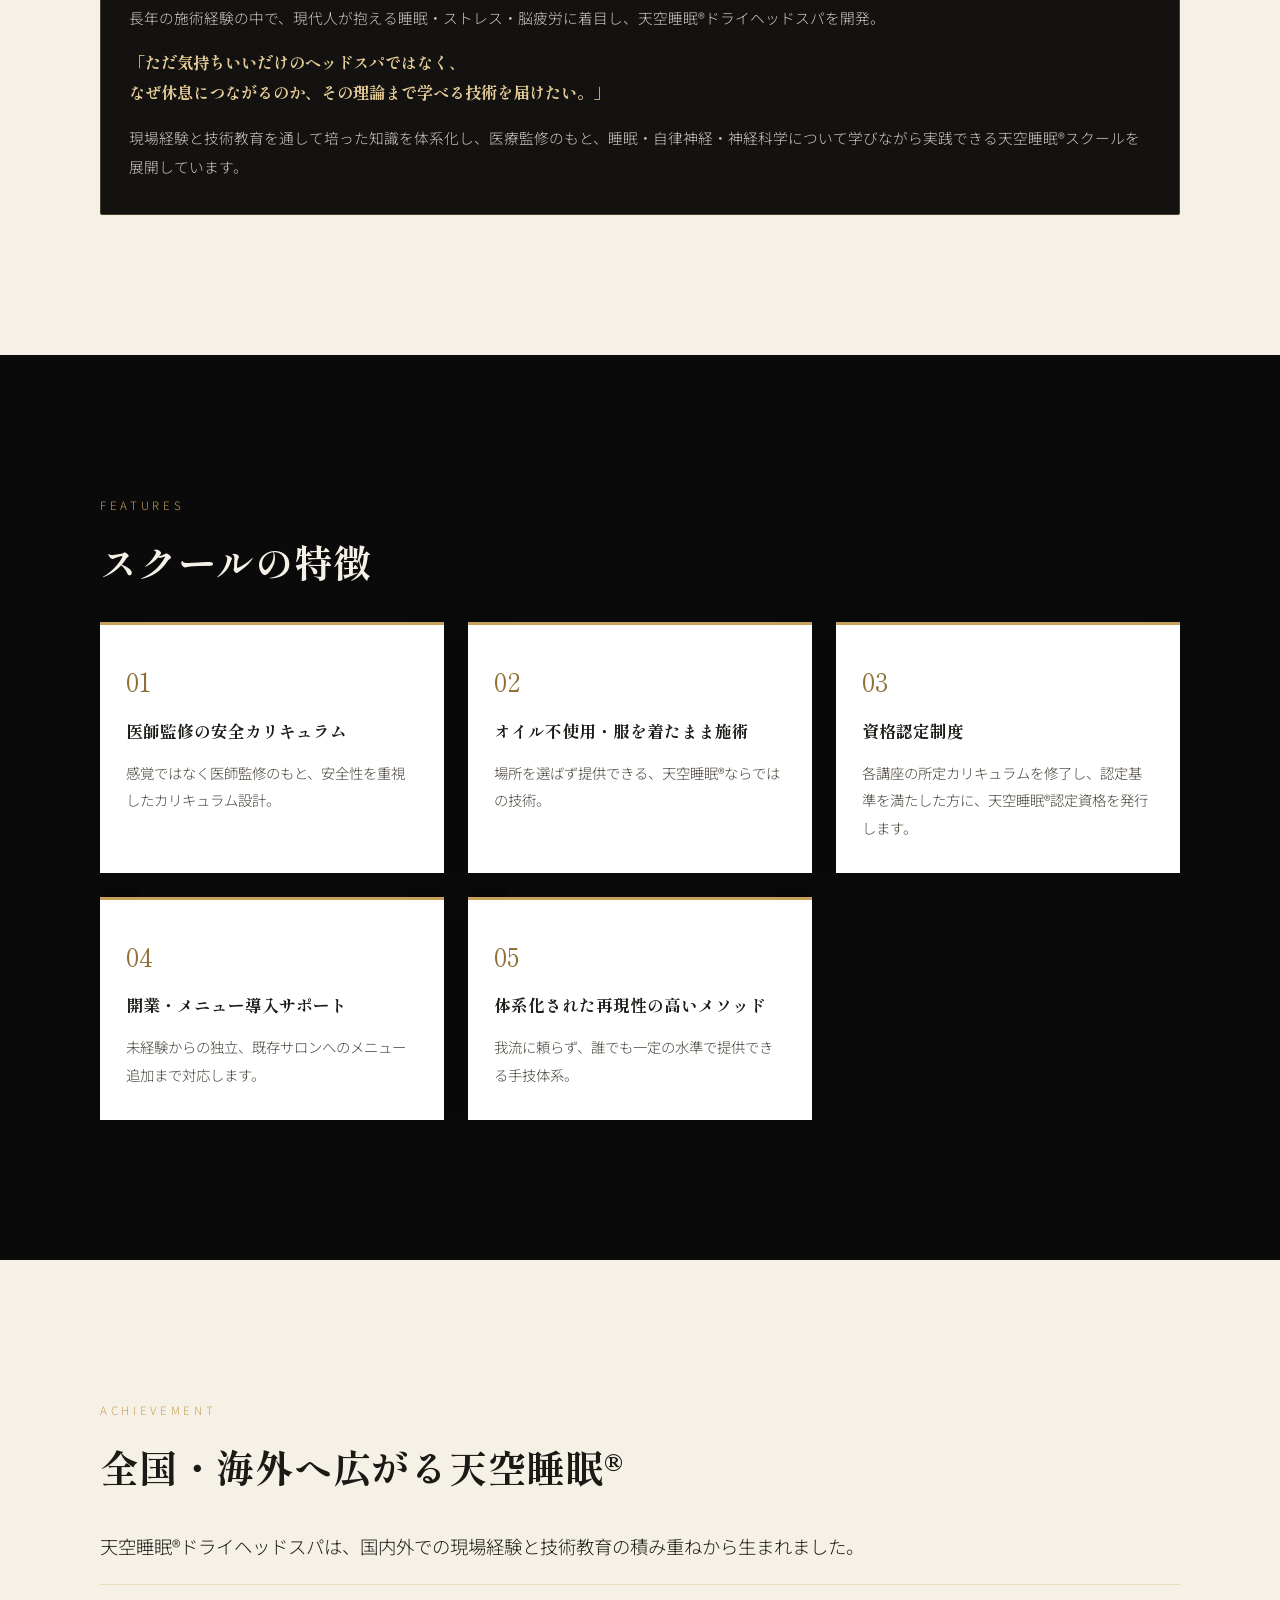
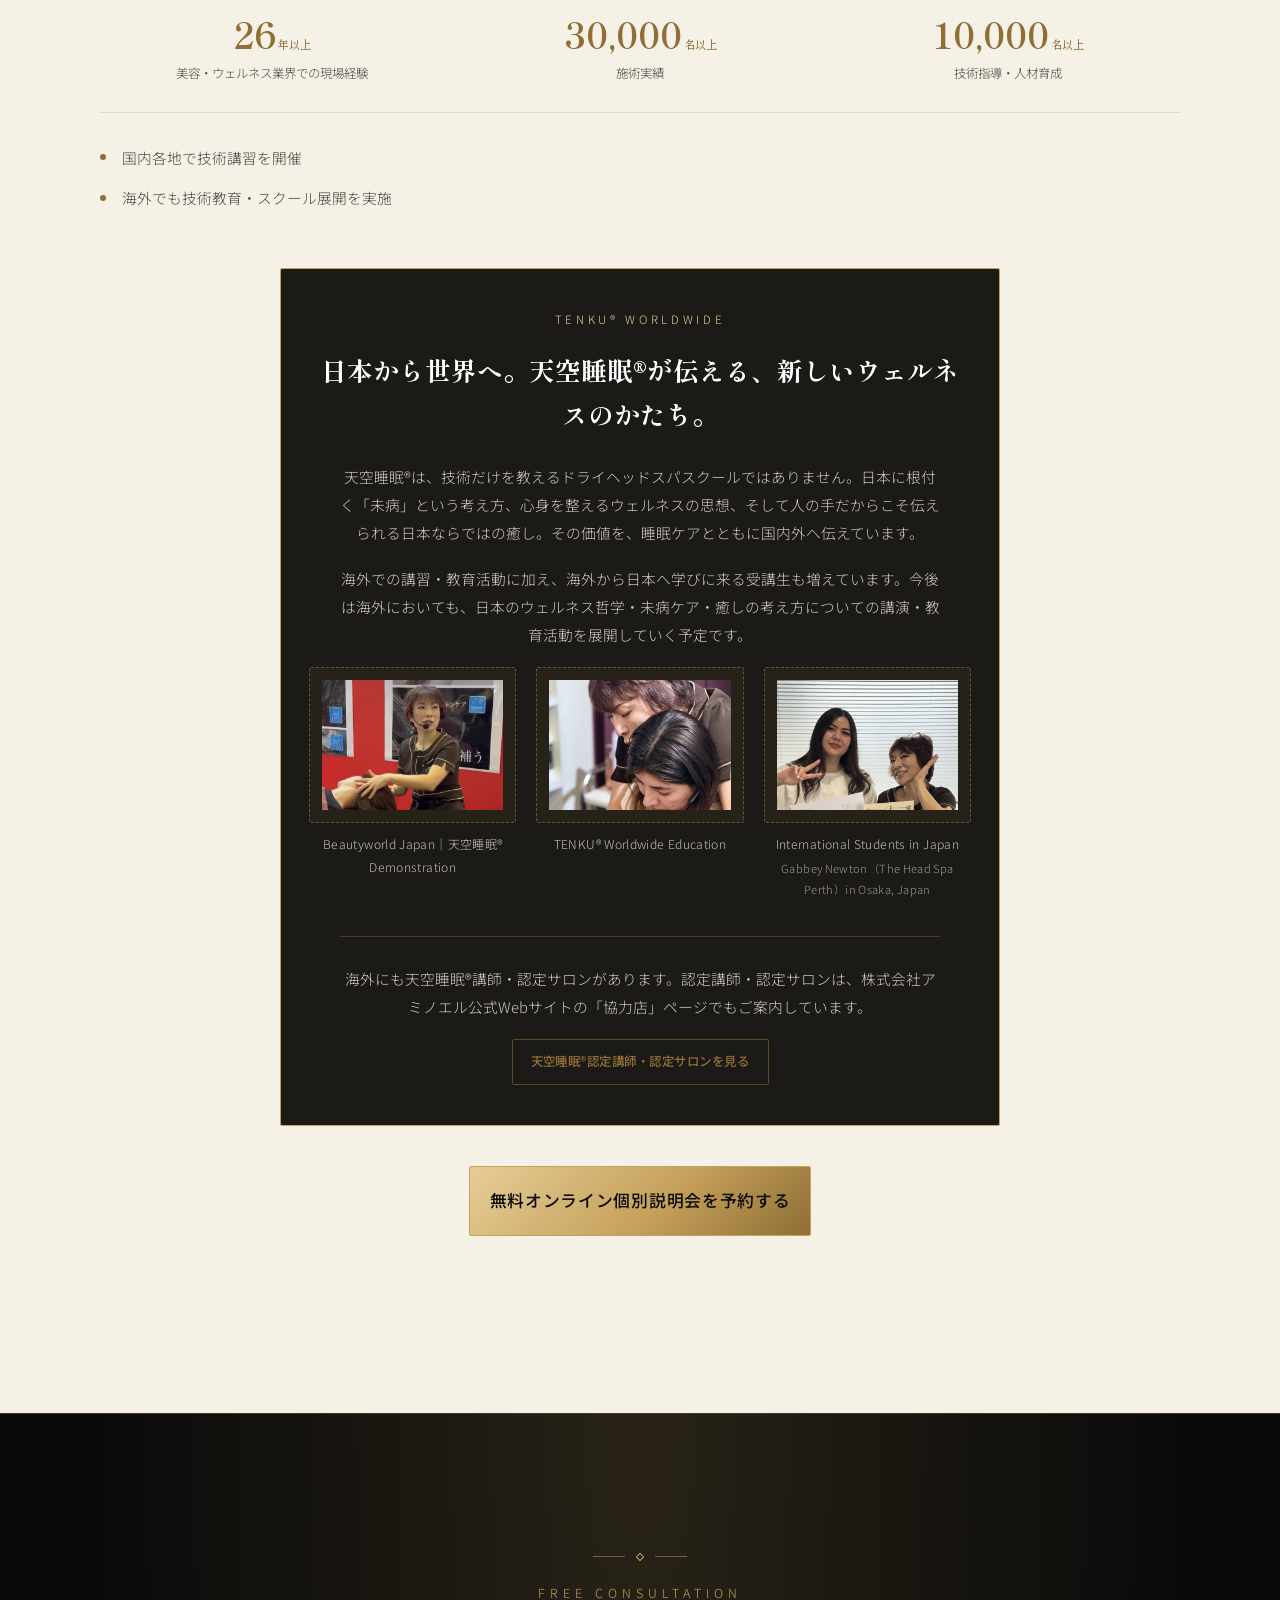
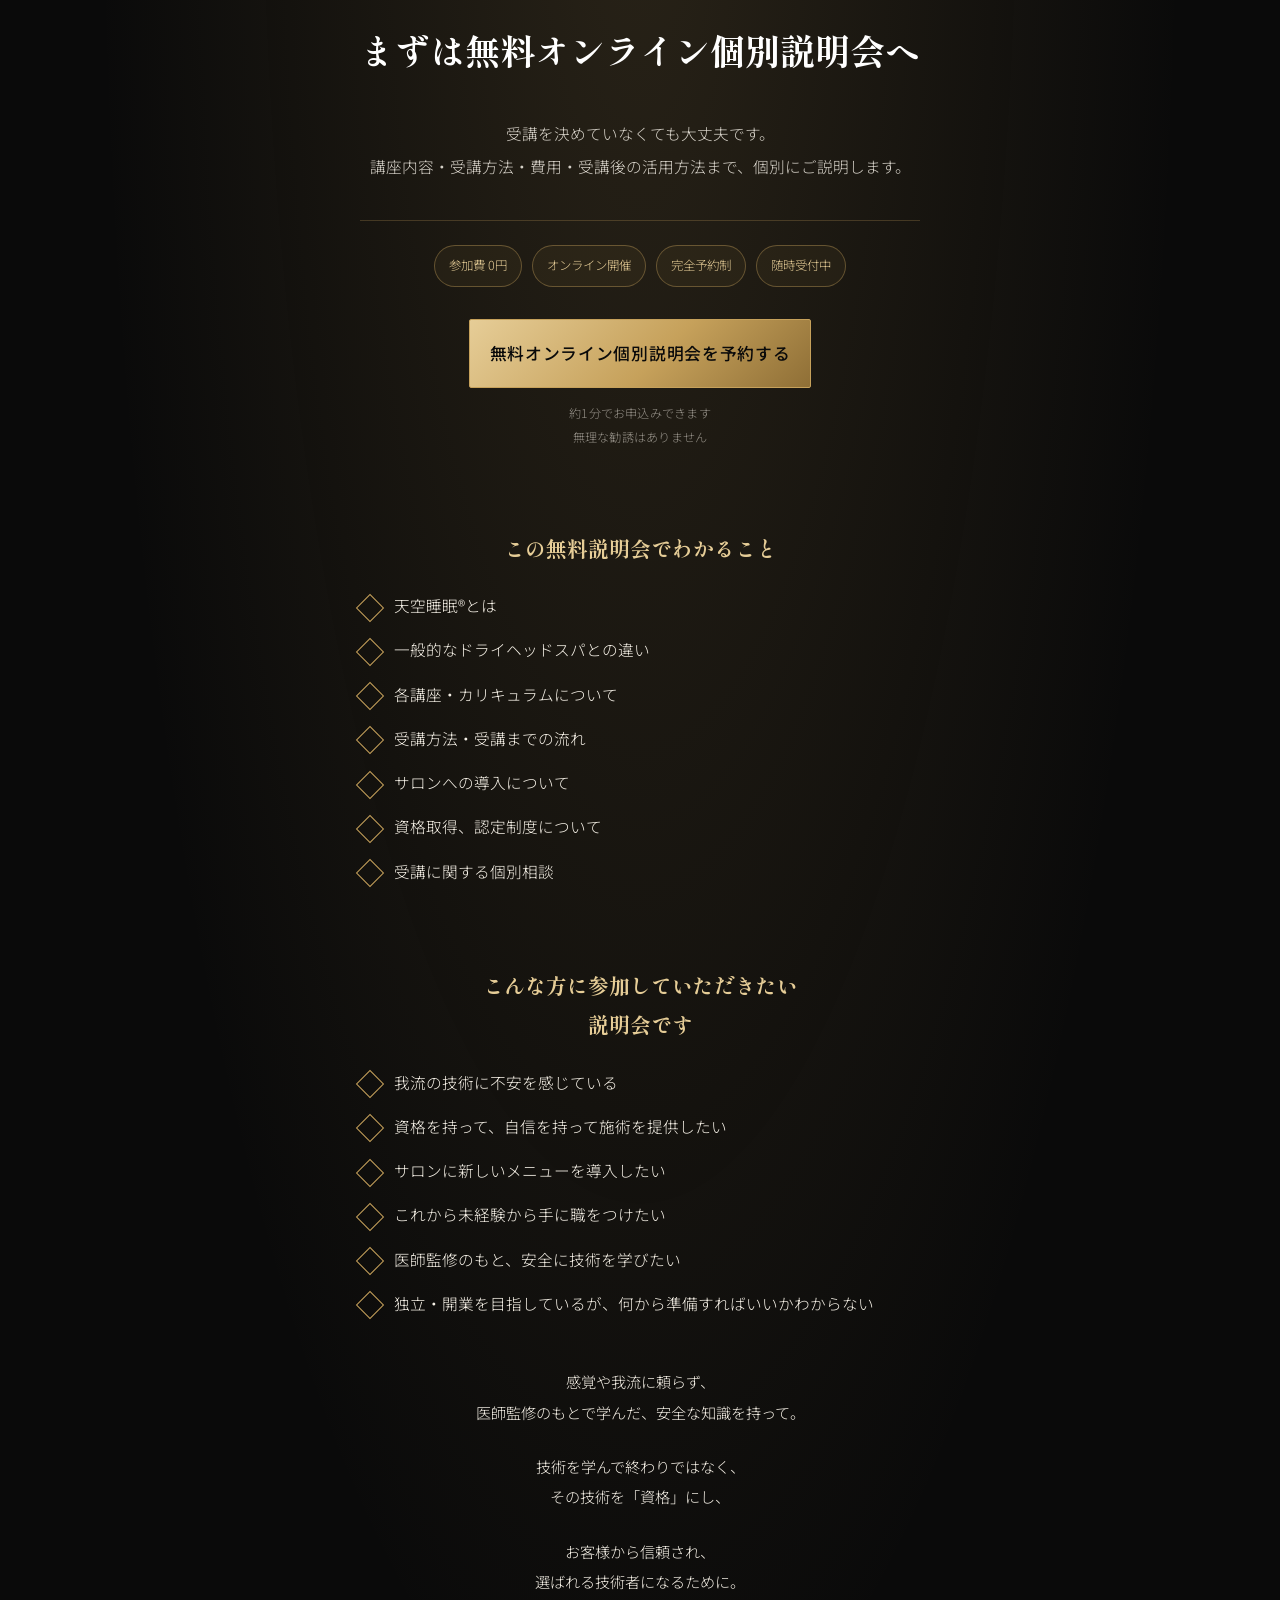
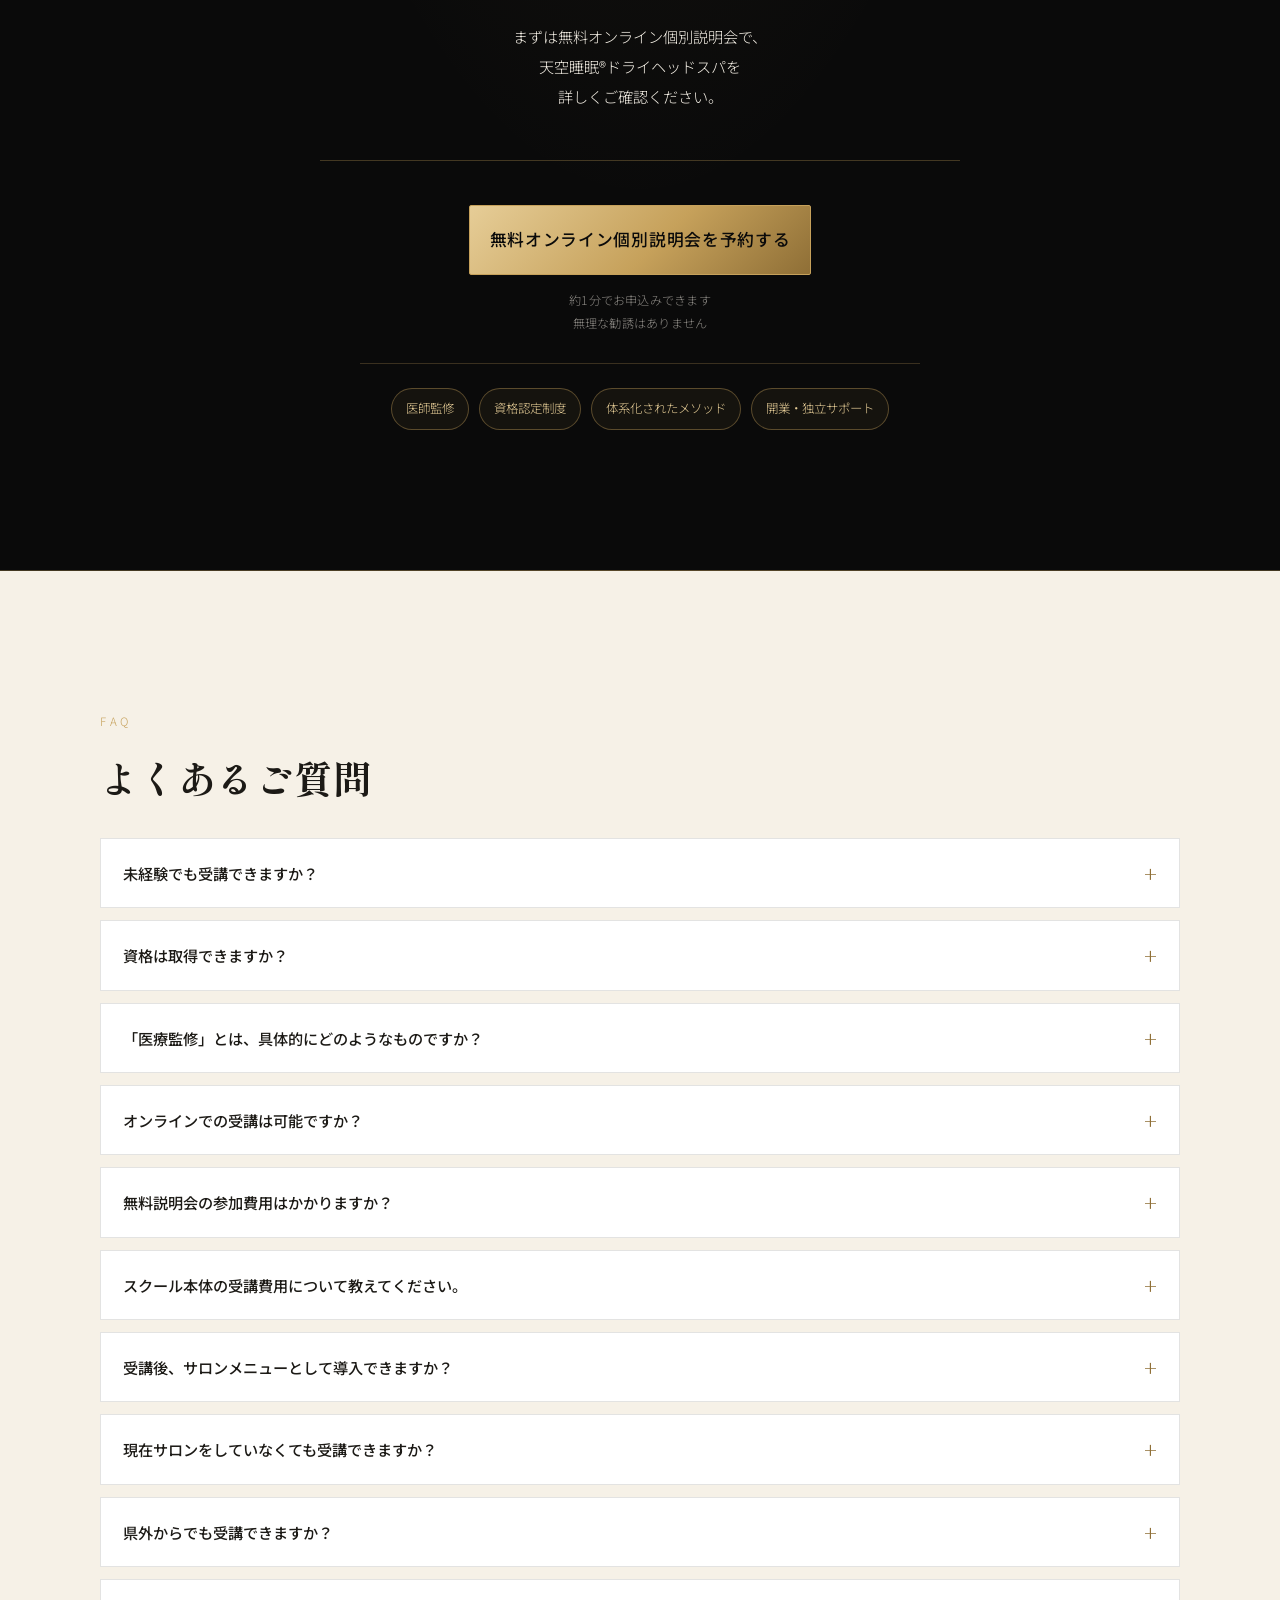
==== commit f03d1e90: "公式LINE相談メッセージのコピー案内を追加 - ヒーロー・最終CTAのボタン付近に、LINE登録後に送る相談メッセージ   「TENKU®︎天空睡眠スクールについて相談希望です。」を   コピーでき" ====
--- a/index.html
+++ b/index.html
@@ -69,6 +69,14 @@
       <div class="hero__cta-group">
         <a href="#" class="btn btn--gold btn--large btn--tight js-cta">無料オンライン個別説明会を予約する</a>
         <p class="hero__cta-note">タップすると公式LINEに移動します・約1分でお申込み</p>
+
+        <div class="line-guide">
+          <p class="line-guide__label">LINE登録後、下記の内容を送ってください</p>
+          <div class="line-guide__box">
+            <strong>TENKU®︎天空睡眠スクールについて相談希望です。</strong>
+          </div>
+          <button type="button" class="btn-copy js-copy-line-message">相談内容をコピーする</button>
+        </div>
       </div>
     </div>
     <div class="hero__scroll" aria-hidden="true"><span></span></div>
@@ -597,6 +605,14 @@
       </ul>
       <a href="#" class="btn btn--gold btn--large btn--tight js-cta">無料オンライン個別説明会を予約する</a>
       <p class="hero__cta-note">受講を決めていなくても大丈夫です。<br>講座内容・受講方法・費用について個別にご説明します。</p>
+
+      <div class="line-guide">
+        <p class="line-guide__label">LINE登録後、下記の内容を送ってください</p>
+        <div class="line-guide__box">
+          <strong>TENKU®︎天空睡眠スクールについて相談希望です。</strong>
+        </div>
+        <button type="button" class="btn-copy js-copy-line-message">相談内容をコピーする</button>
+      </div>
     </div>
   </section>
 
@@ -614,7 +630,10 @@
   </div>
 </footer>
 
+<p class="copy-toast" role="status" aria-live="polite"></p>
+
 <script src="js/config.js"></script>
 <script src="js/script.js"></script>
+<script src="js/line-guide.js"></script>
 </body>
 </html>
--- a/css/style.css
+++ b/css/style.css
@@ -1373,3 +1373,75 @@
 @media (min-width: 900px) {
   :root { --section-pad-x: clamp(40px, 6vw, 80px); }
 }
+
+/* ---------- LINE相談メッセージのコピー案内 ---------- */
+.line-guide {
+  margin: 20px 0 0;
+  padding: 16px 18px;
+  border: 1px dashed rgba(198, 161, 91, 0.4);
+  background: rgba(198, 161, 91, 0.06);
+  border-radius: 2px;
+  max-width: 440px;
+  width: 100%;
+  text-align: left;
+}
+.line-guide__label {
+  font-size: 0.72rem;
+  line-height: 1.6;
+  color: rgba(246, 241, 231, 0.72);
+  margin: 0 0 10px;
+}
+.line-guide__box {
+  font-size: 0.8rem;
+  line-height: 1.85;
+  color: rgba(246, 241, 231, 0.72);
+  margin: 0 0 12px;
+}
+.line-guide__box strong {
+  display: block;
+  font-weight: 700;
+  font-size: 0.8rem;
+  color: var(--color-white);
+}
+
+.btn-copy {
+  display: inline-flex;
+  align-items: center;
+  justify-content: center;
+  width: 100%;
+  padding: 11px 16px;
+  font-family: var(--font-sans);
+  font-size: 0.78rem;
+  font-weight: 500;
+  letter-spacing: 0.04em;
+  border-radius: 2px;
+  border: 1px solid rgba(198, 161, 91, 0.55);
+  background: transparent;
+  color: var(--color-gold-deep);
+  cursor: pointer;
+  transition: background 0.2s ease, transform 0.2s ease;
+}
+.btn-copy:hover { background: rgba(198, 161, 91, 0.08); }
+.btn-copy:active { transform: translateY(1px); }
+
+.copy-toast {
+  position: fixed;
+  left: 50%;
+  bottom: 24px;
+  transform: translateX(-50%) translateY(8px);
+  width: calc(100% - 40px);
+  max-width: 340px;
+  padding: 13px 18px;
+  border-radius: 2px;
+  background: rgba(10, 10, 10, 0.96);
+  border: 1px solid rgba(198, 161, 91, 0.5);
+  color: var(--color-ivory);
+  font-size: 0.78rem;
+  line-height: 1.6;
+  text-align: center;
+  z-index: 600;
+  opacity: 0;
+  pointer-events: none;
+  transition: opacity 0.25s ease, transform 0.25s ease;
+}
+.copy-toast.is-visible { opacity: 1; transform: translateX(-50%) translateY(0); }
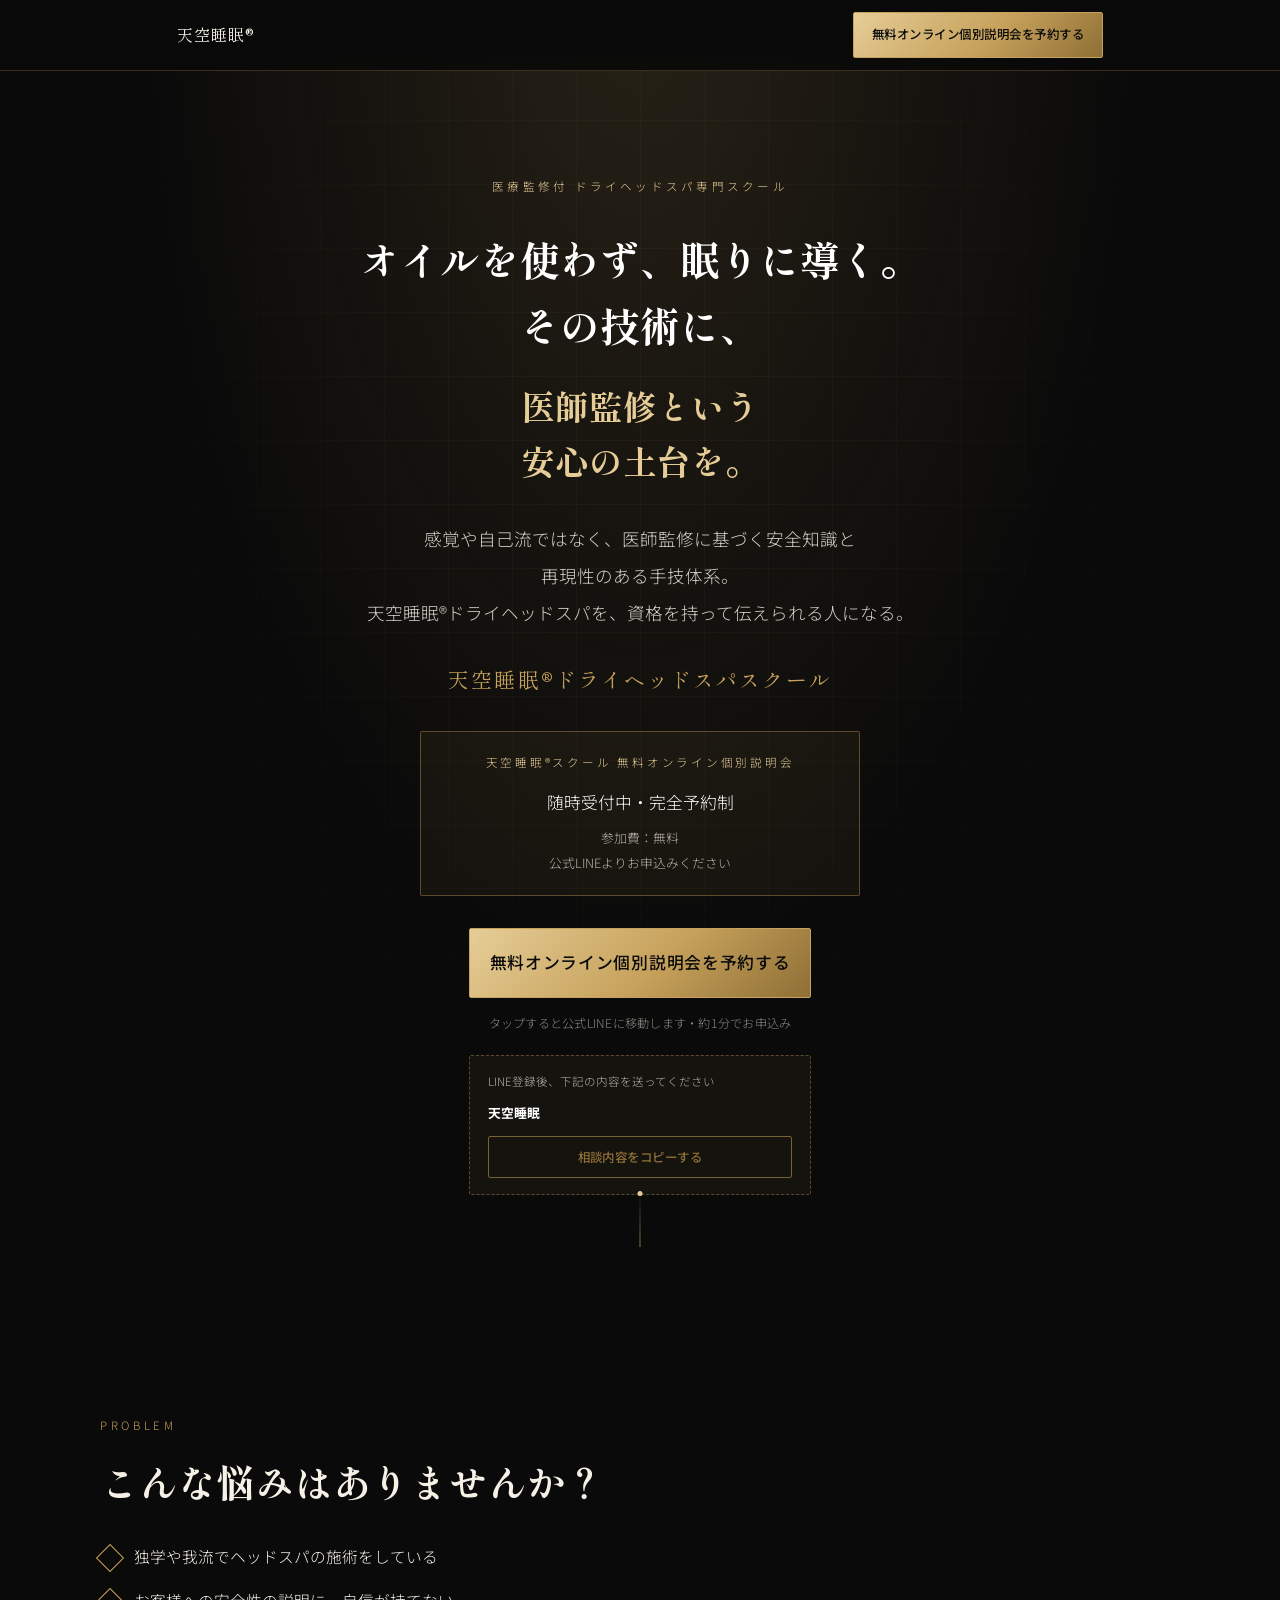
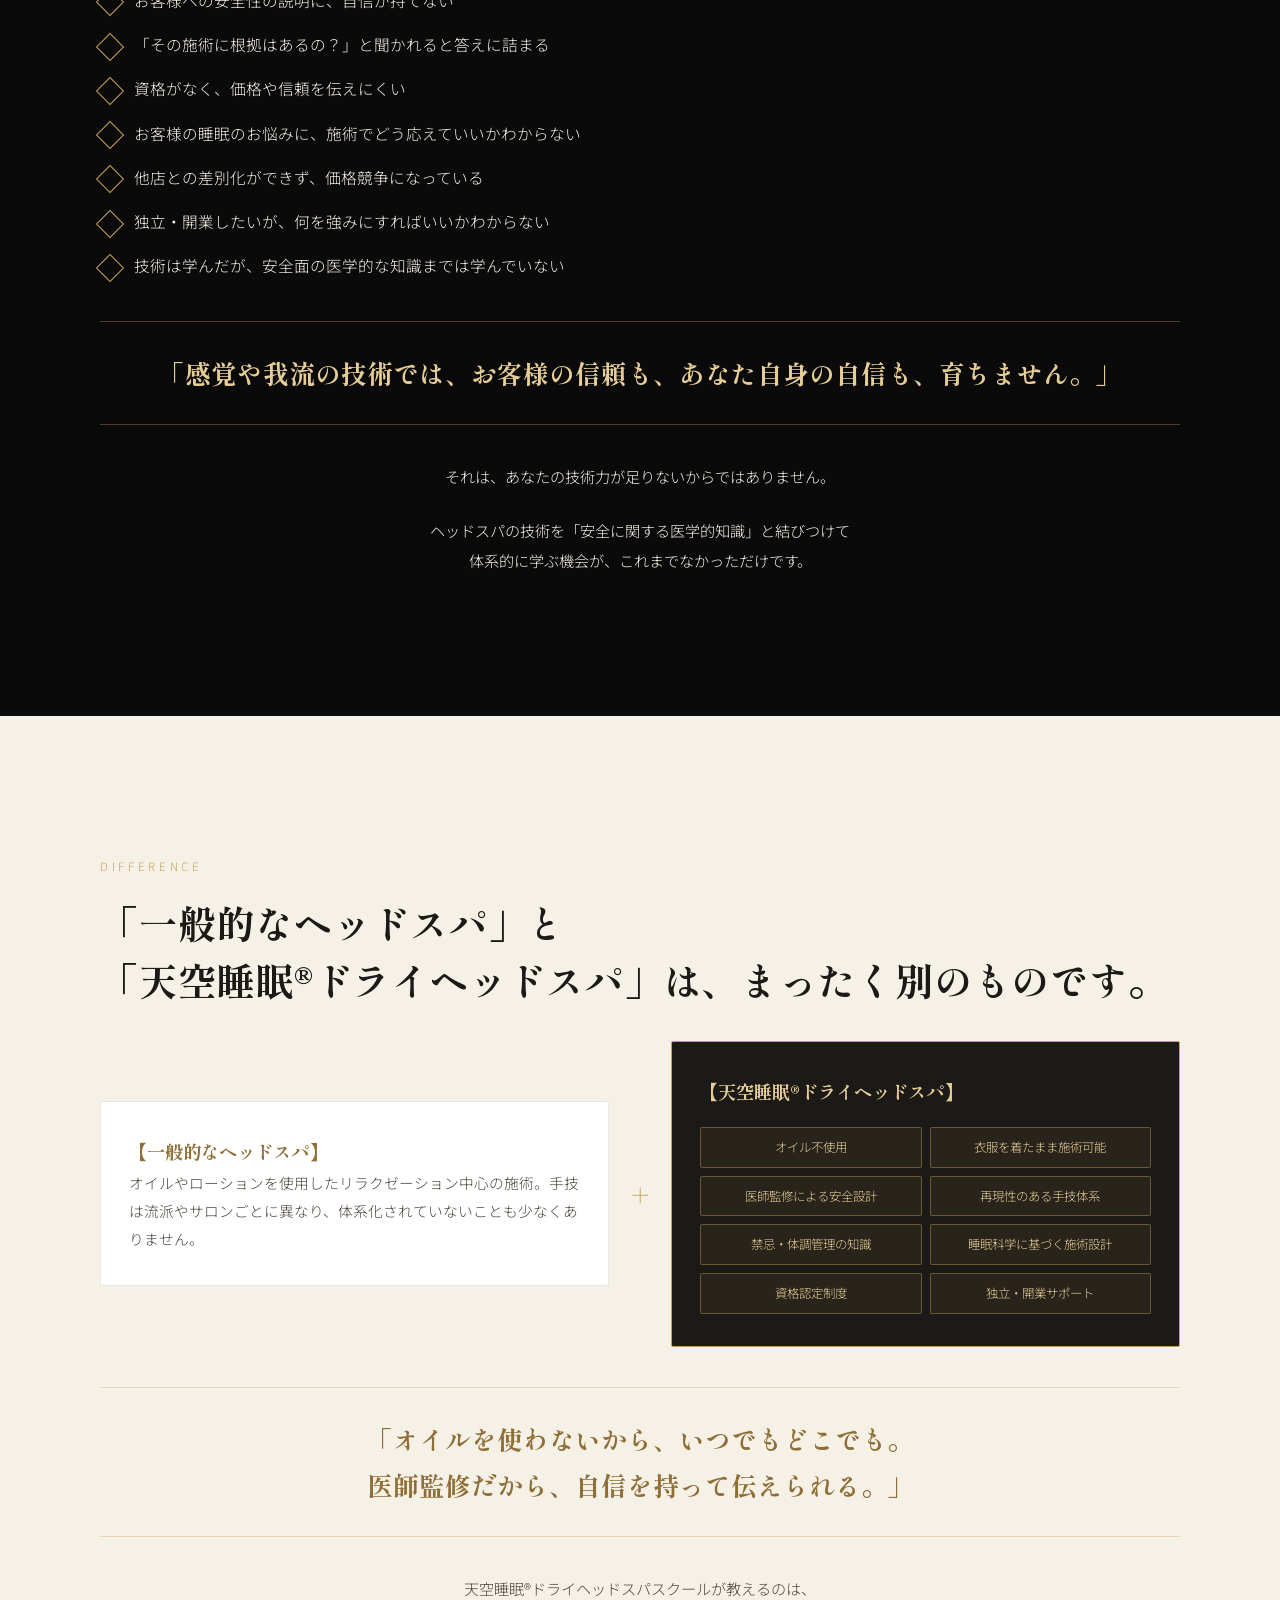
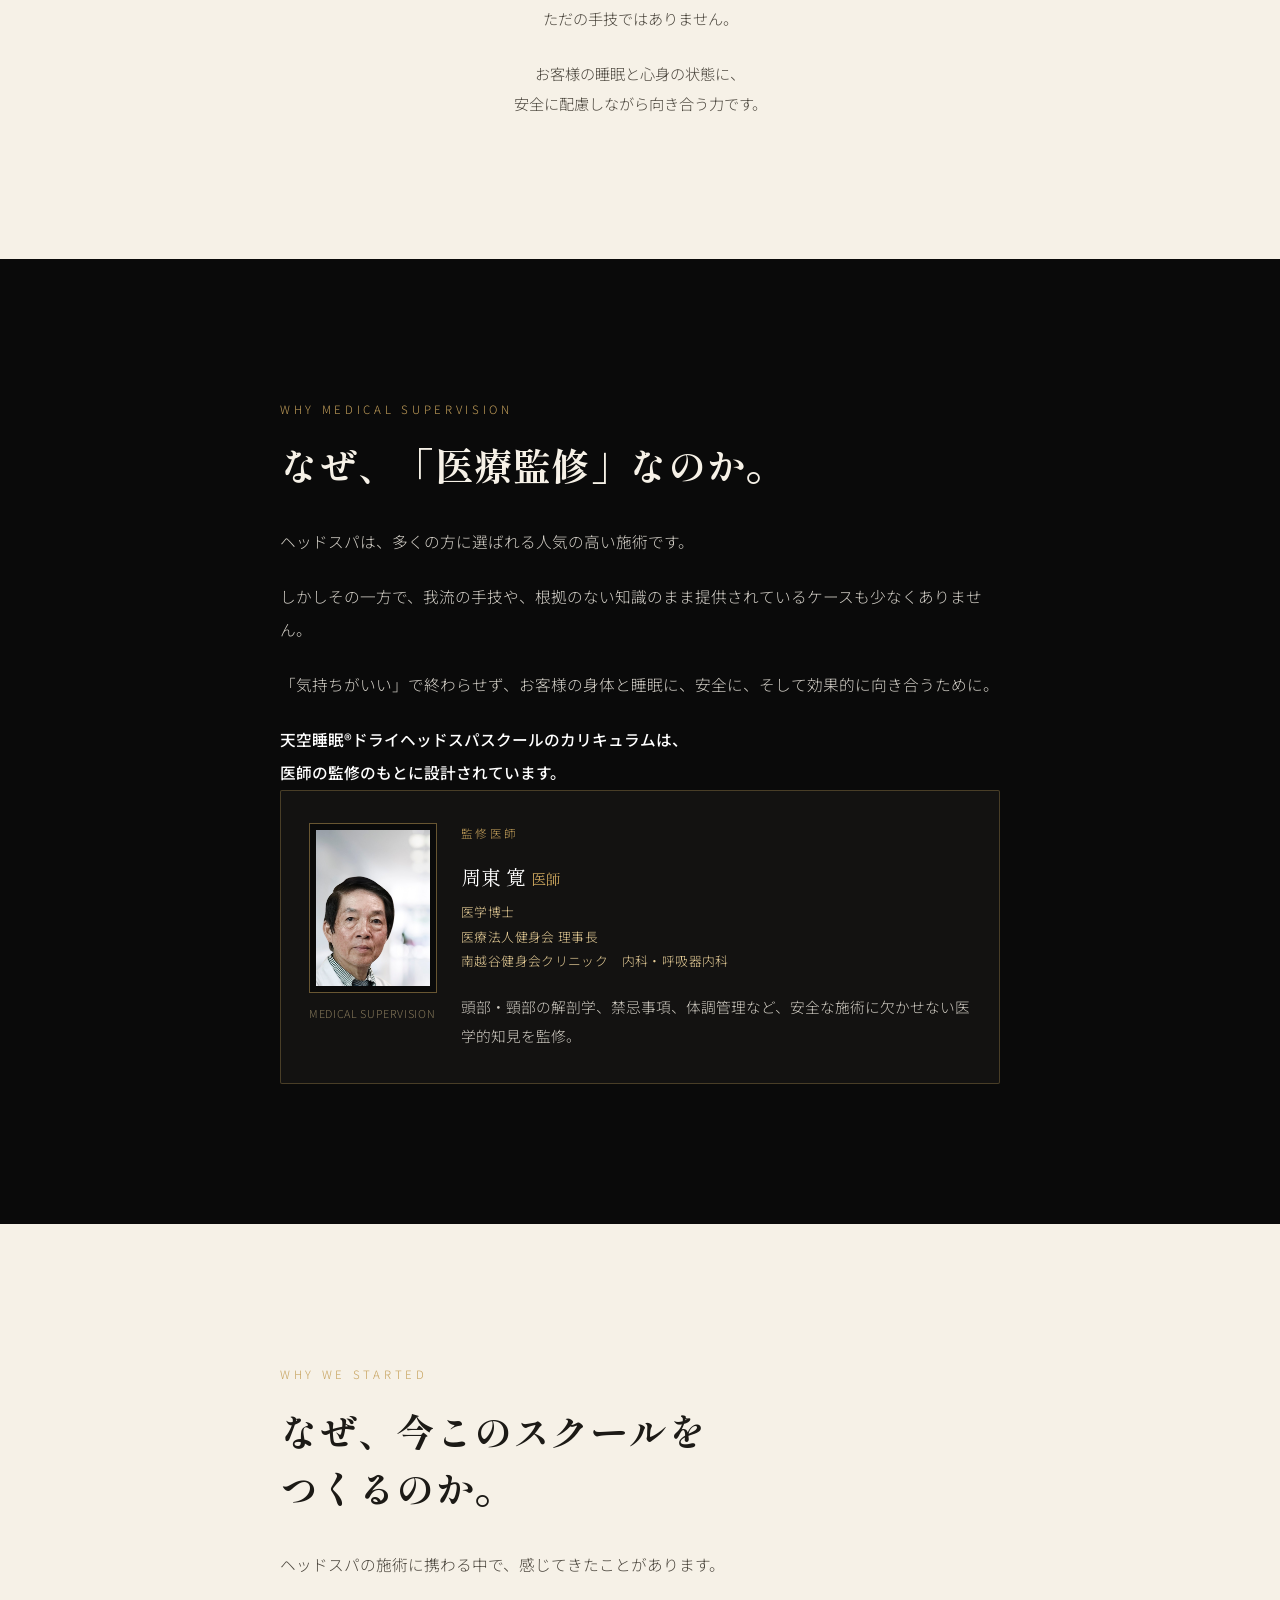
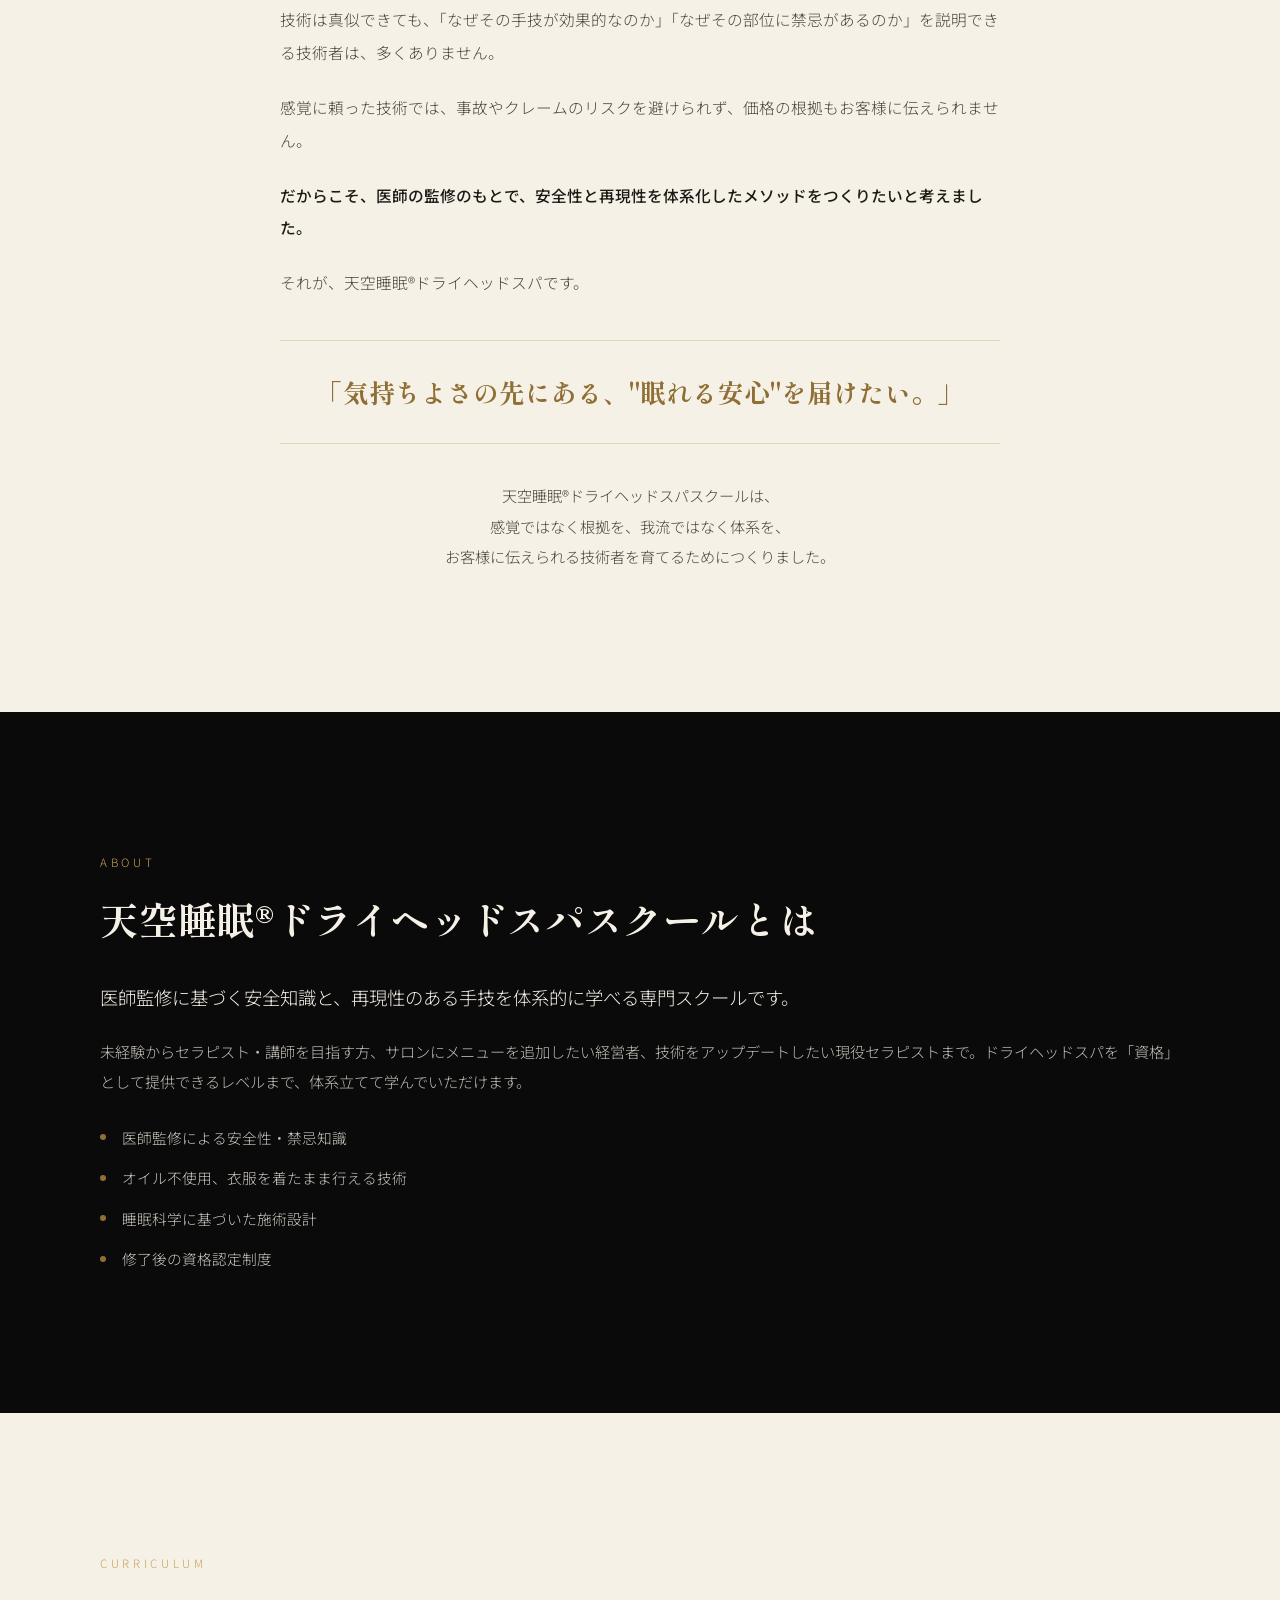
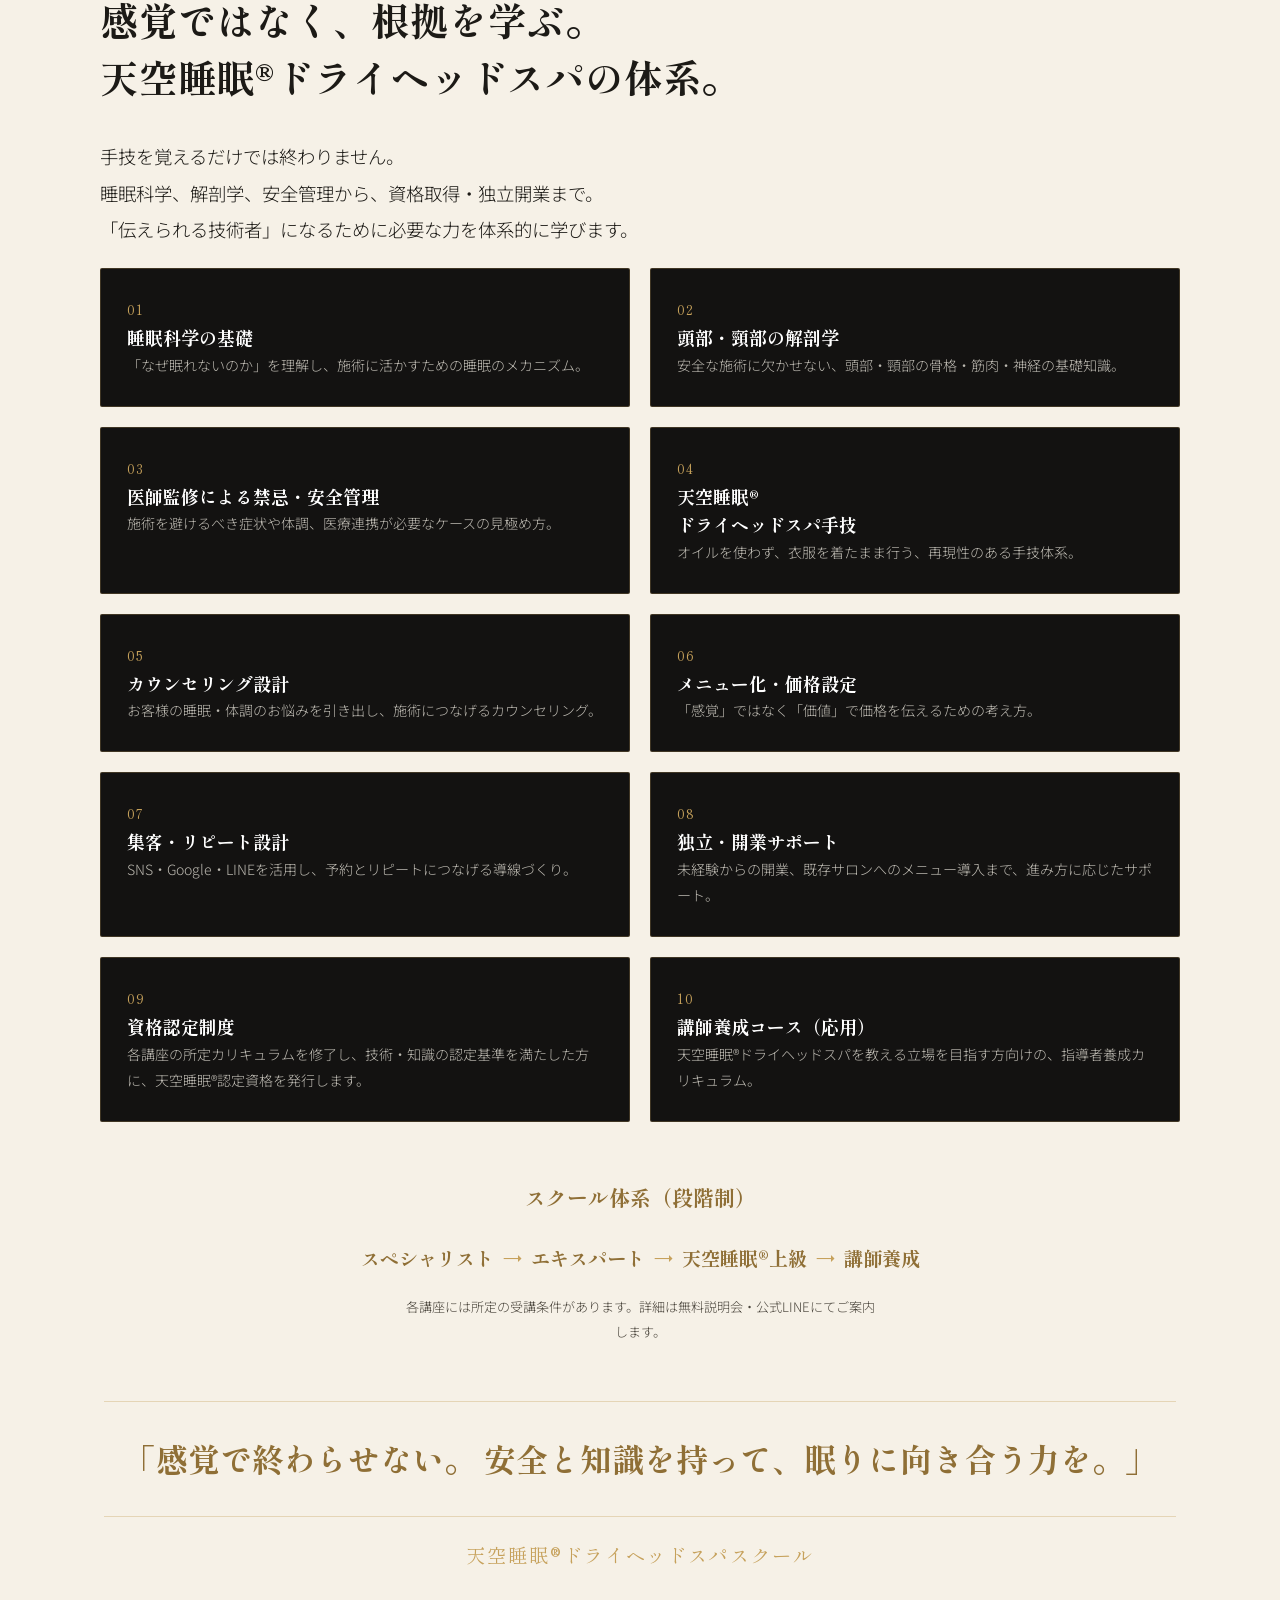
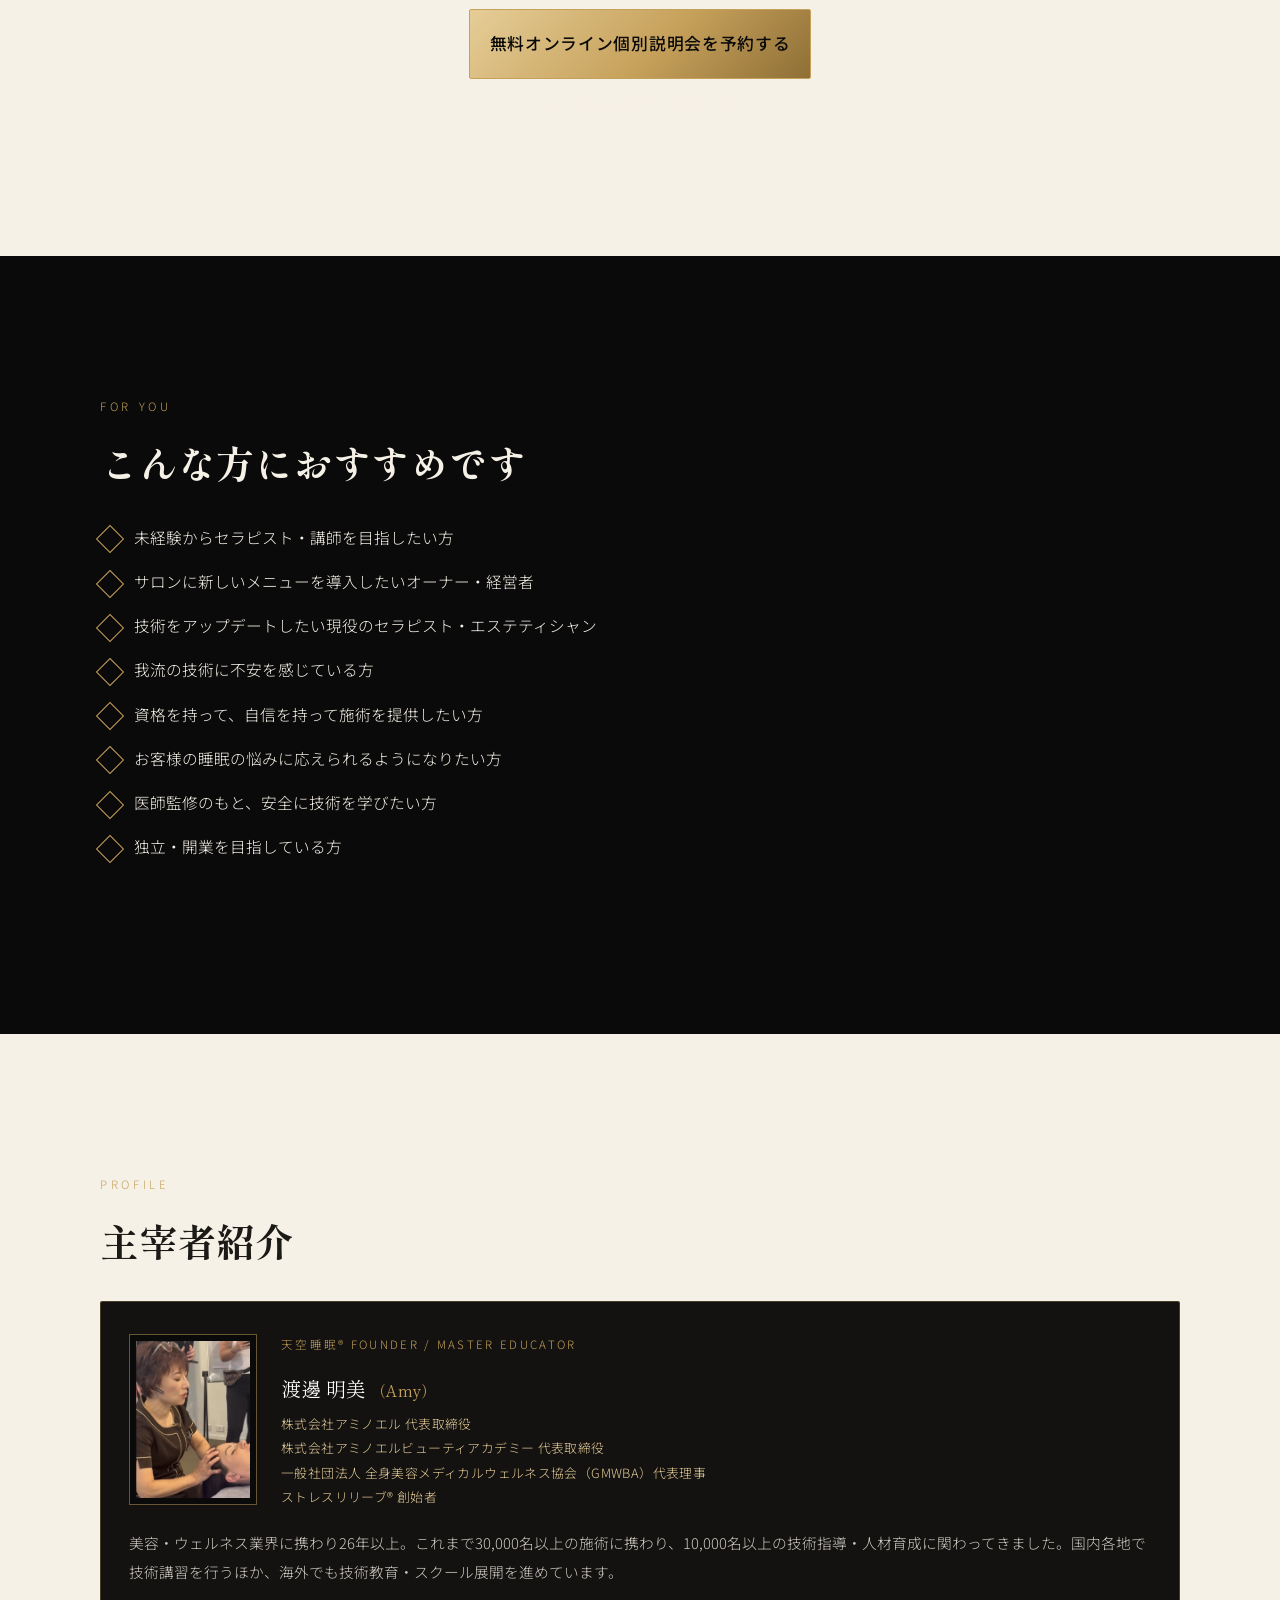
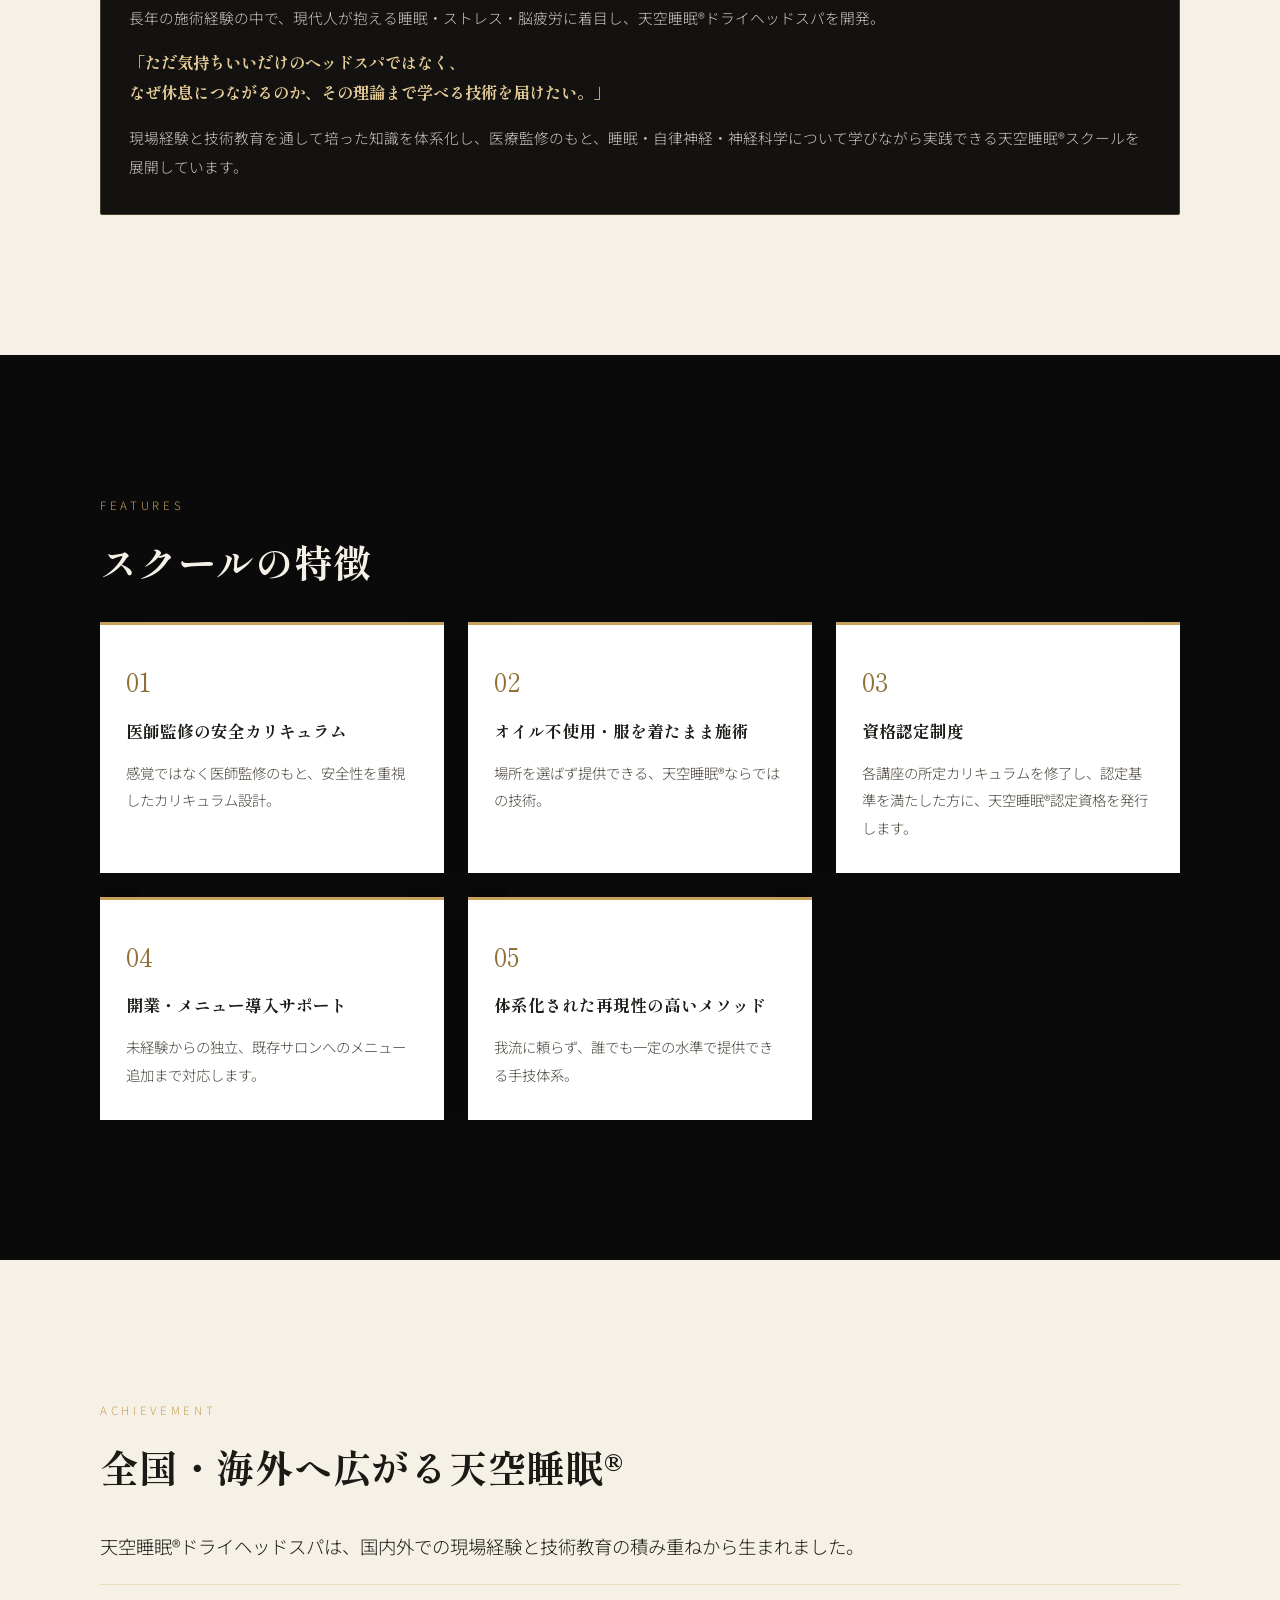
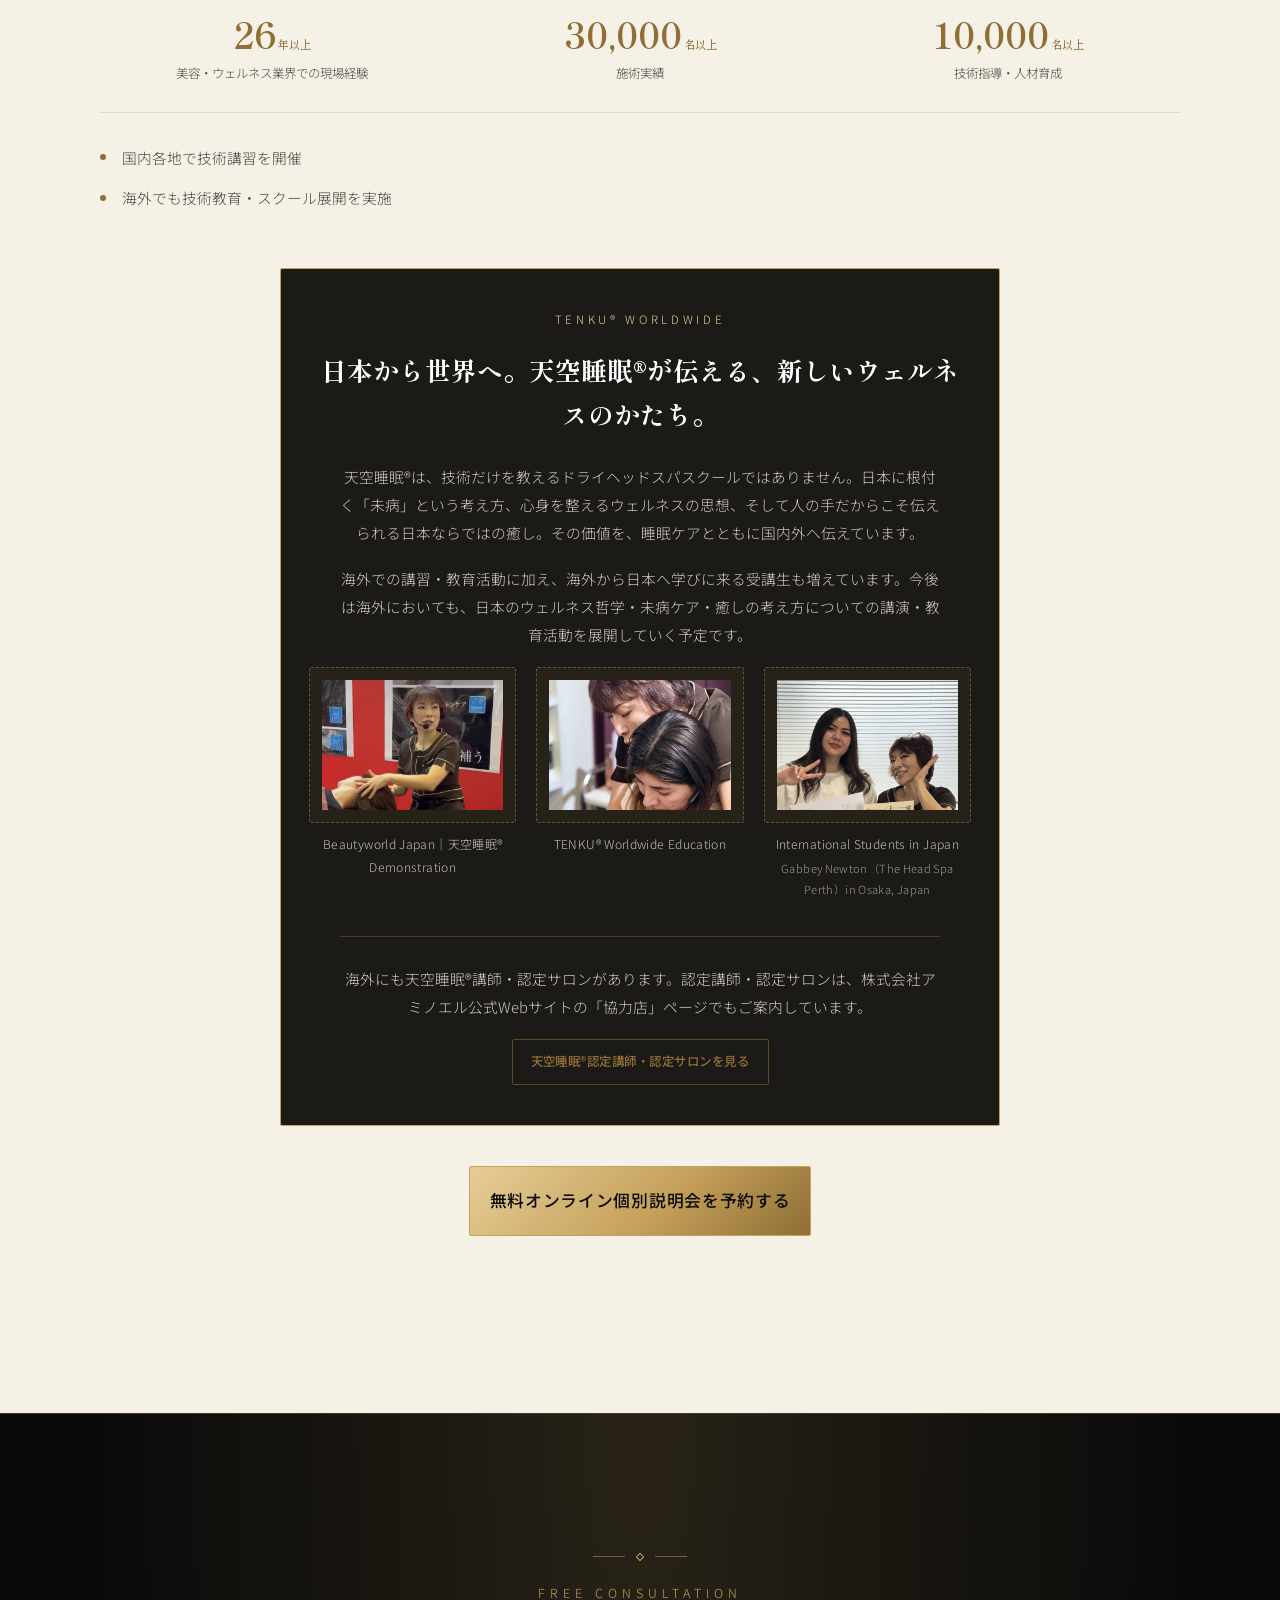
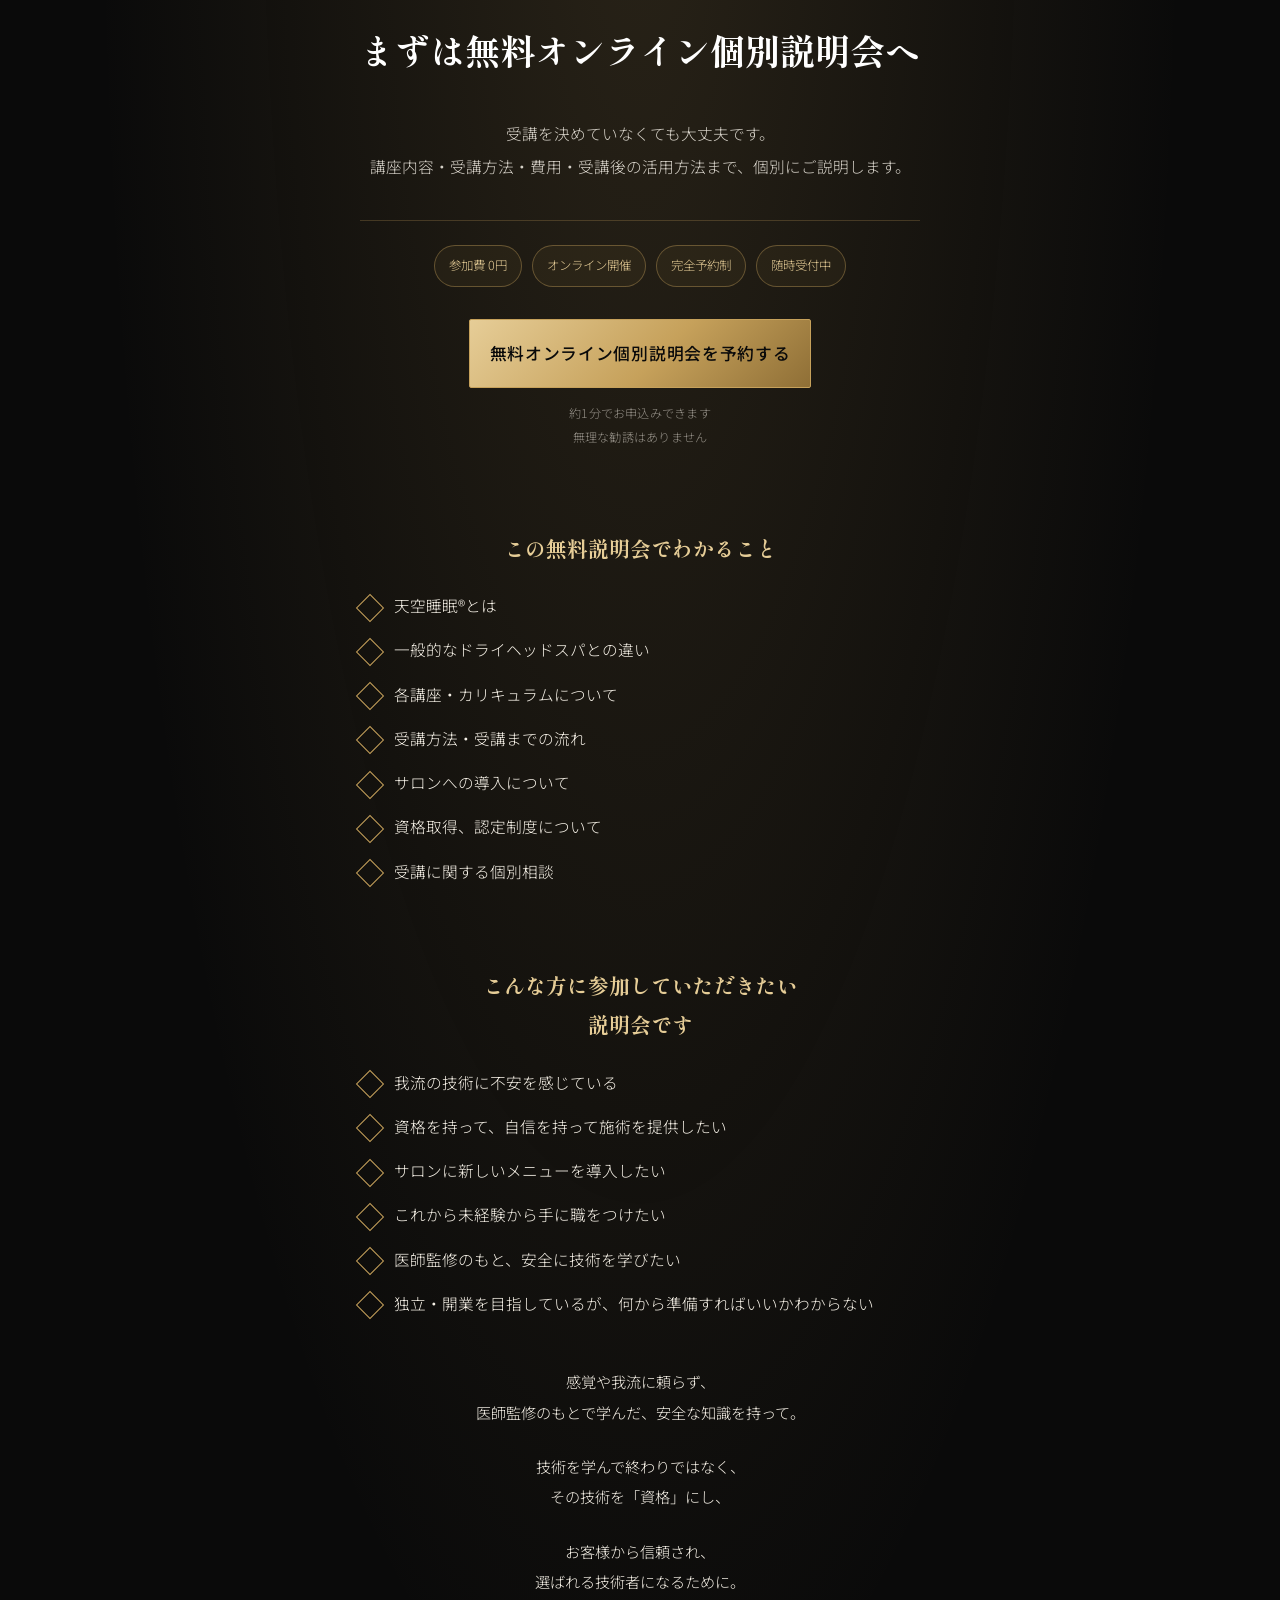
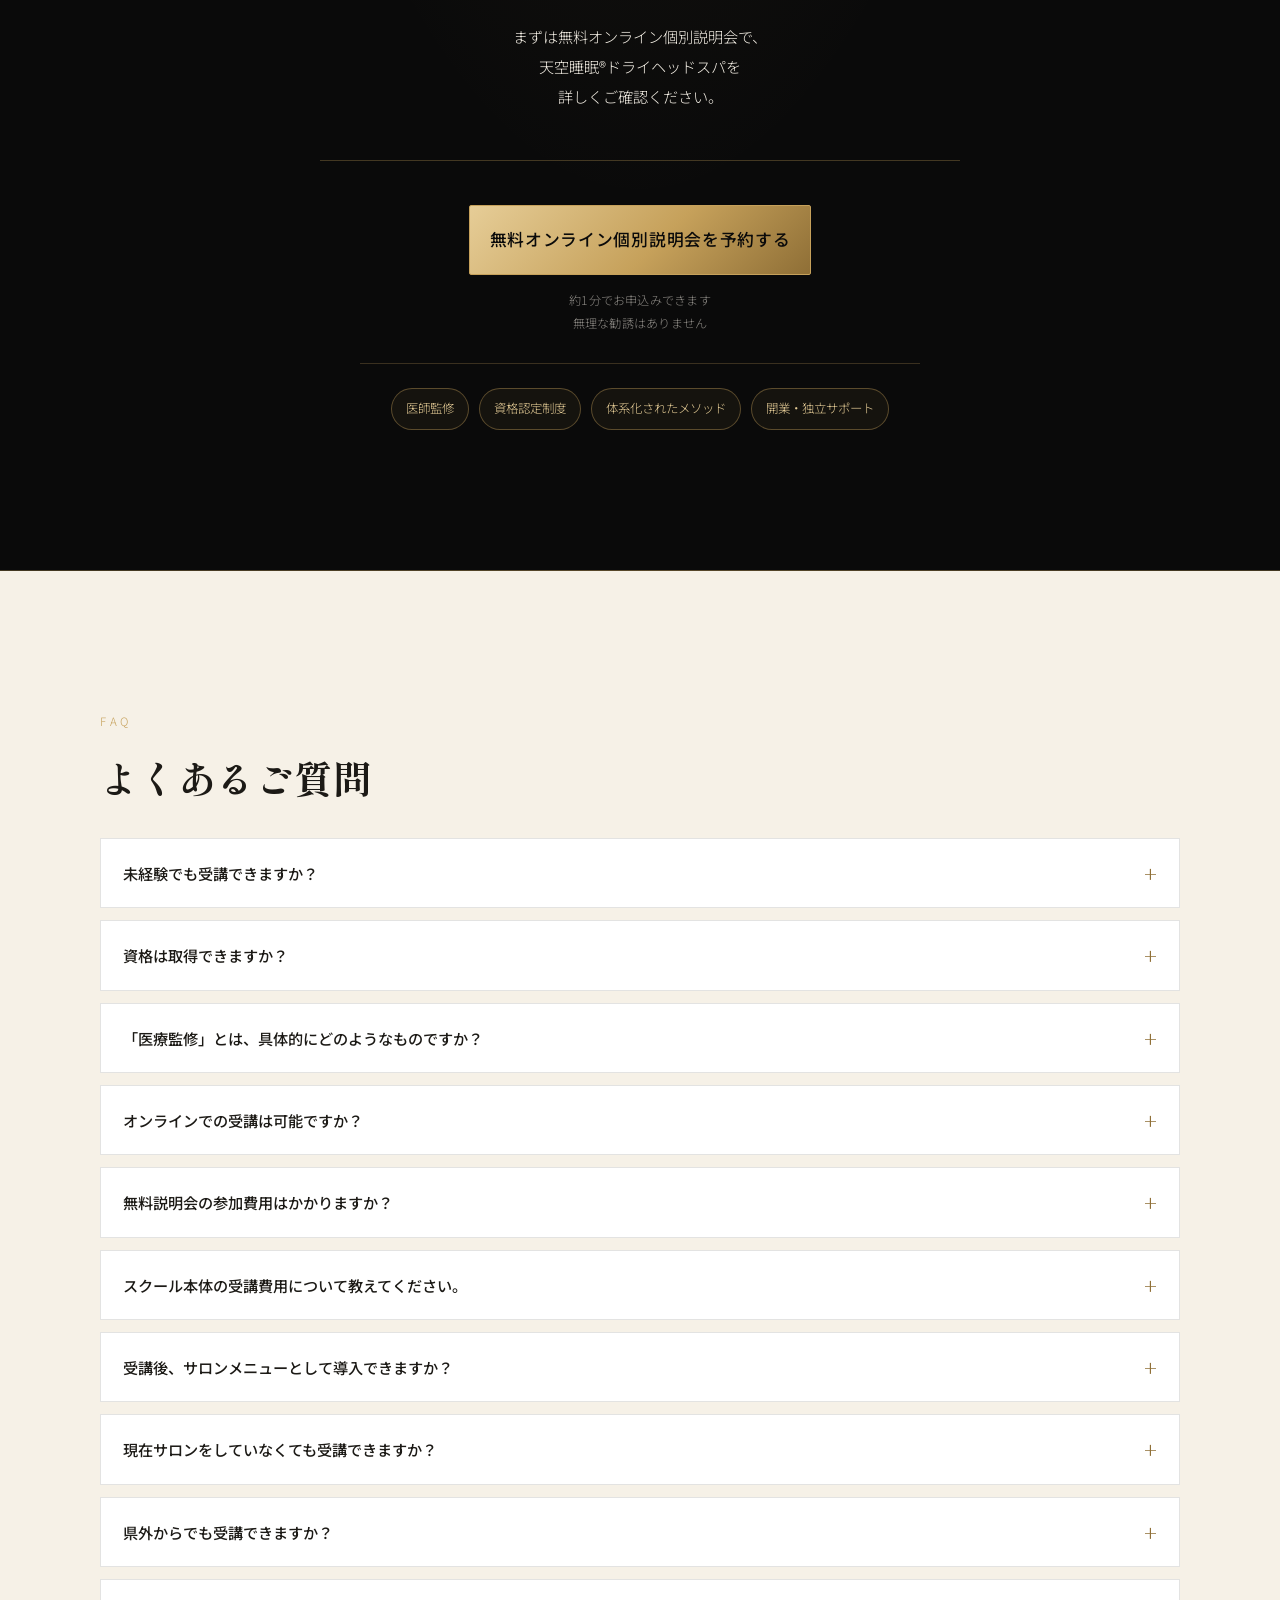
==== commit d40f5038: "LINE相談メッセージをキーワード完全一致に変更 - LINE公式アカウントのキーワード応答が完全一致方式のため、   コピー・自動送信される文言を長文から「天空睡眠」の   キーワードのみに変更 -" ====
--- a/index.html
+++ b/index.html
@@ -73,7 +73,7 @@
         <div class="line-guide">
           <p class="line-guide__label">LINE登録後、下記の内容を送ってください</p>
           <div class="line-guide__box">
-            <strong>TENKU®︎天空睡眠スクールについて相談希望です。</strong>
+            <strong>天空睡眠</strong>
           </div>
           <button type="button" class="btn-copy js-copy-line-message">相談内容をコピーする</button>
         </div>
@@ -609,7 +609,7 @@
       <div class="line-guide">
         <p class="line-guide__label">LINE登録後、下記の内容を送ってください</p>
         <div class="line-guide__box">
-          <strong>TENKU®︎天空睡眠スクールについて相談希望です。</strong>
+          <strong>天空睡眠</strong>
         </div>
         <button type="button" class="btn-copy js-copy-line-message">相談内容をコピーする</button>
       </div>
